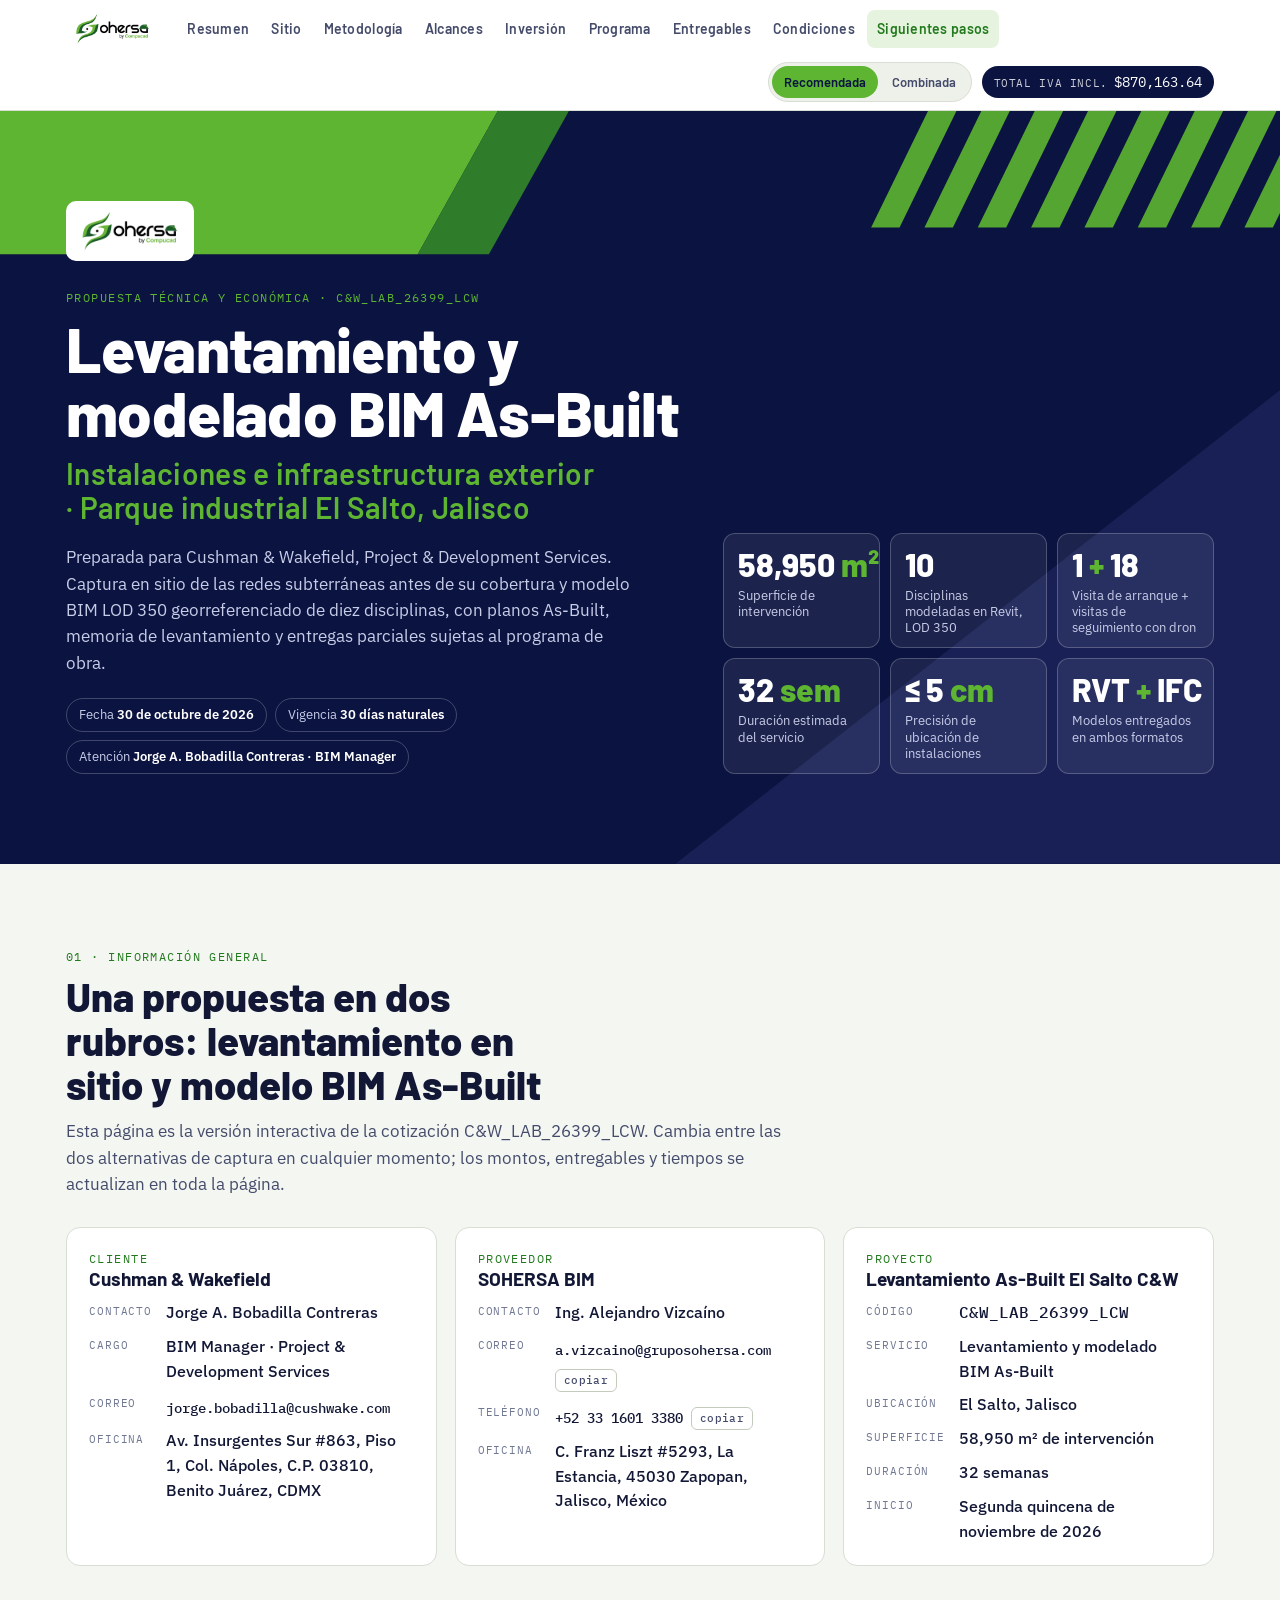
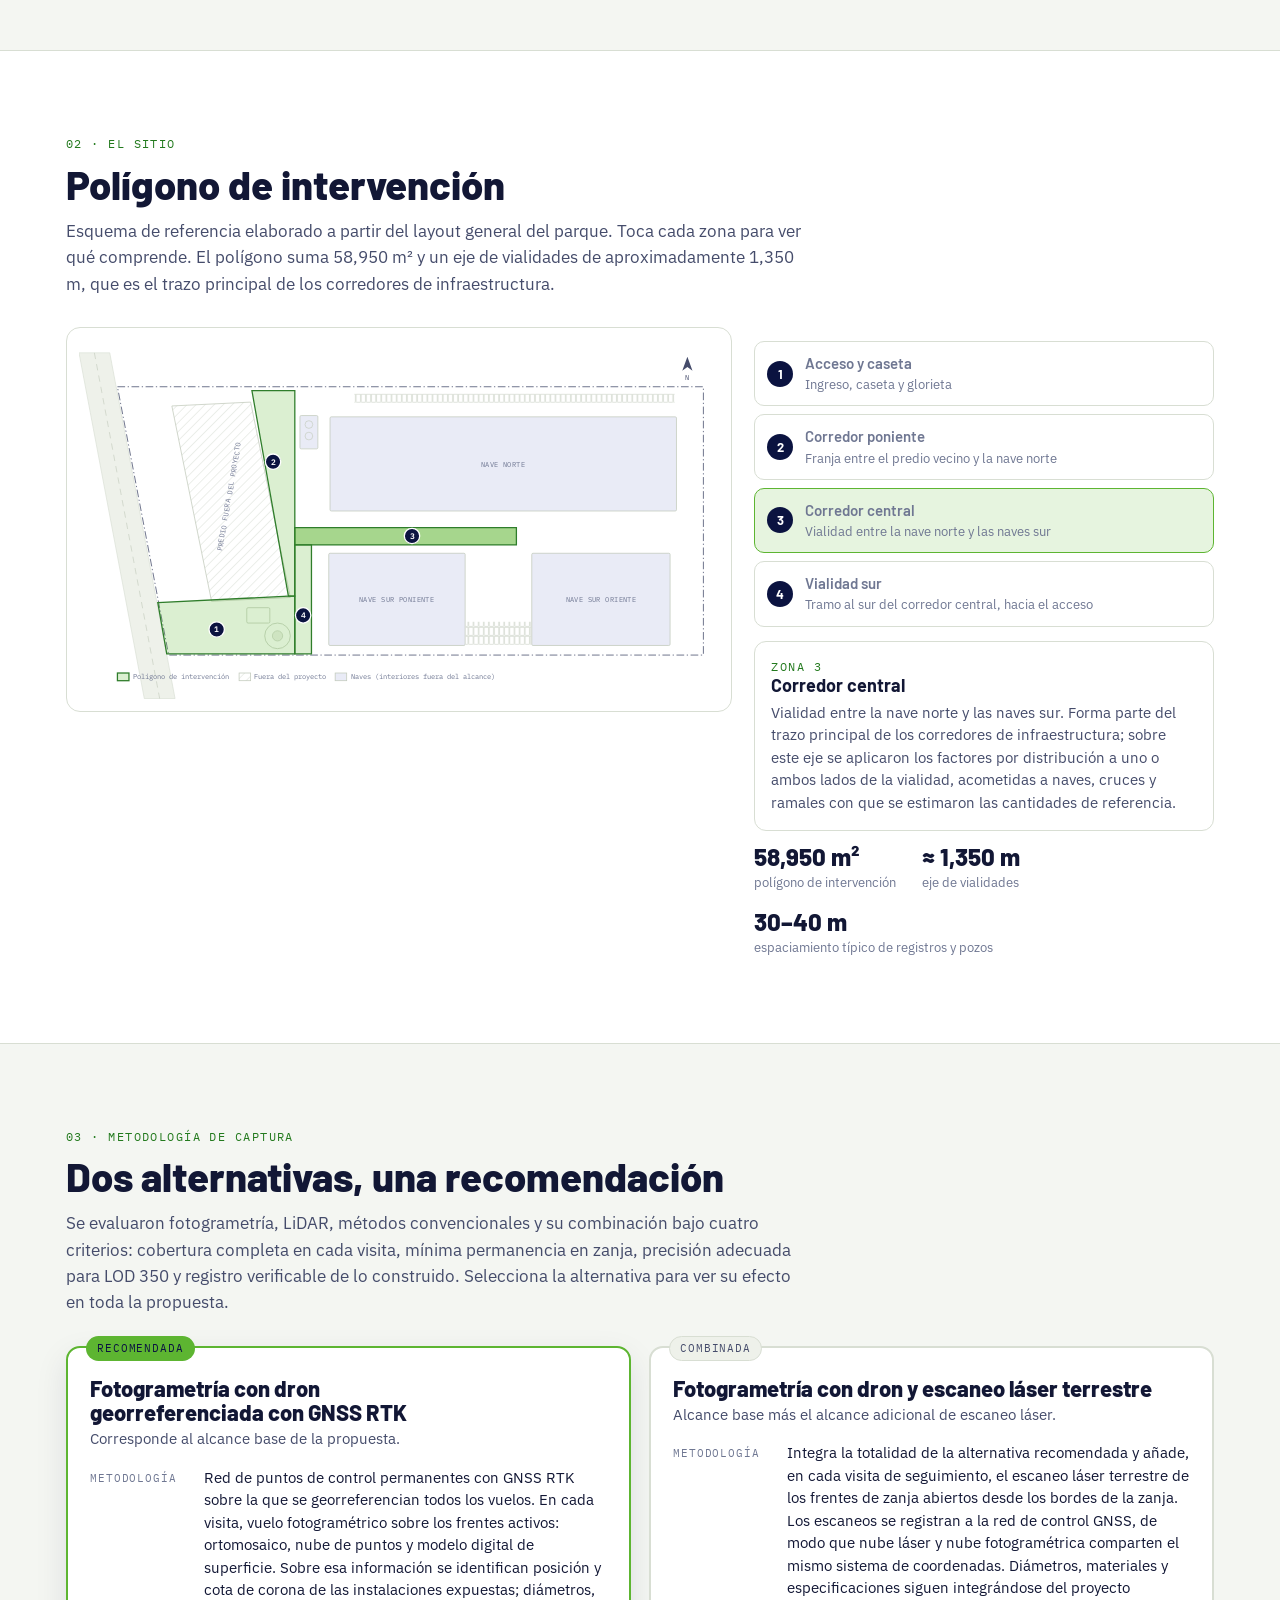
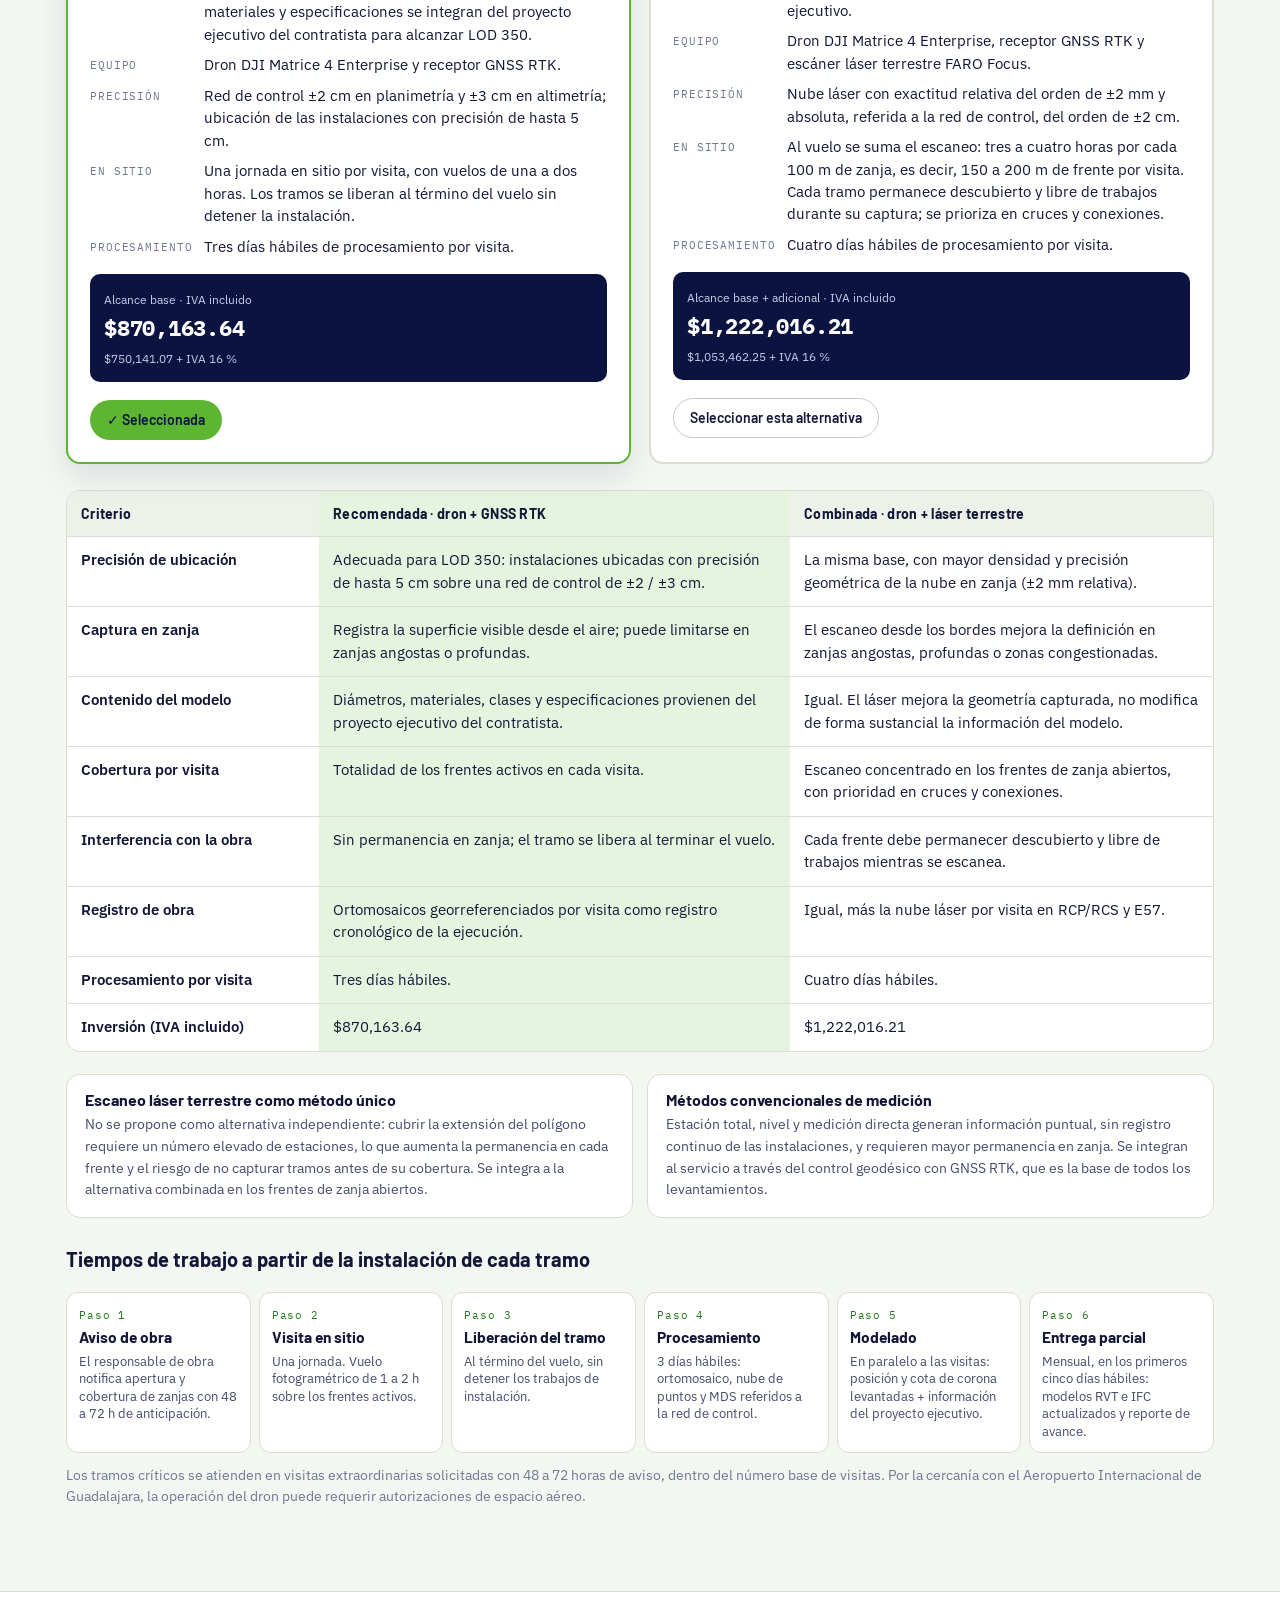
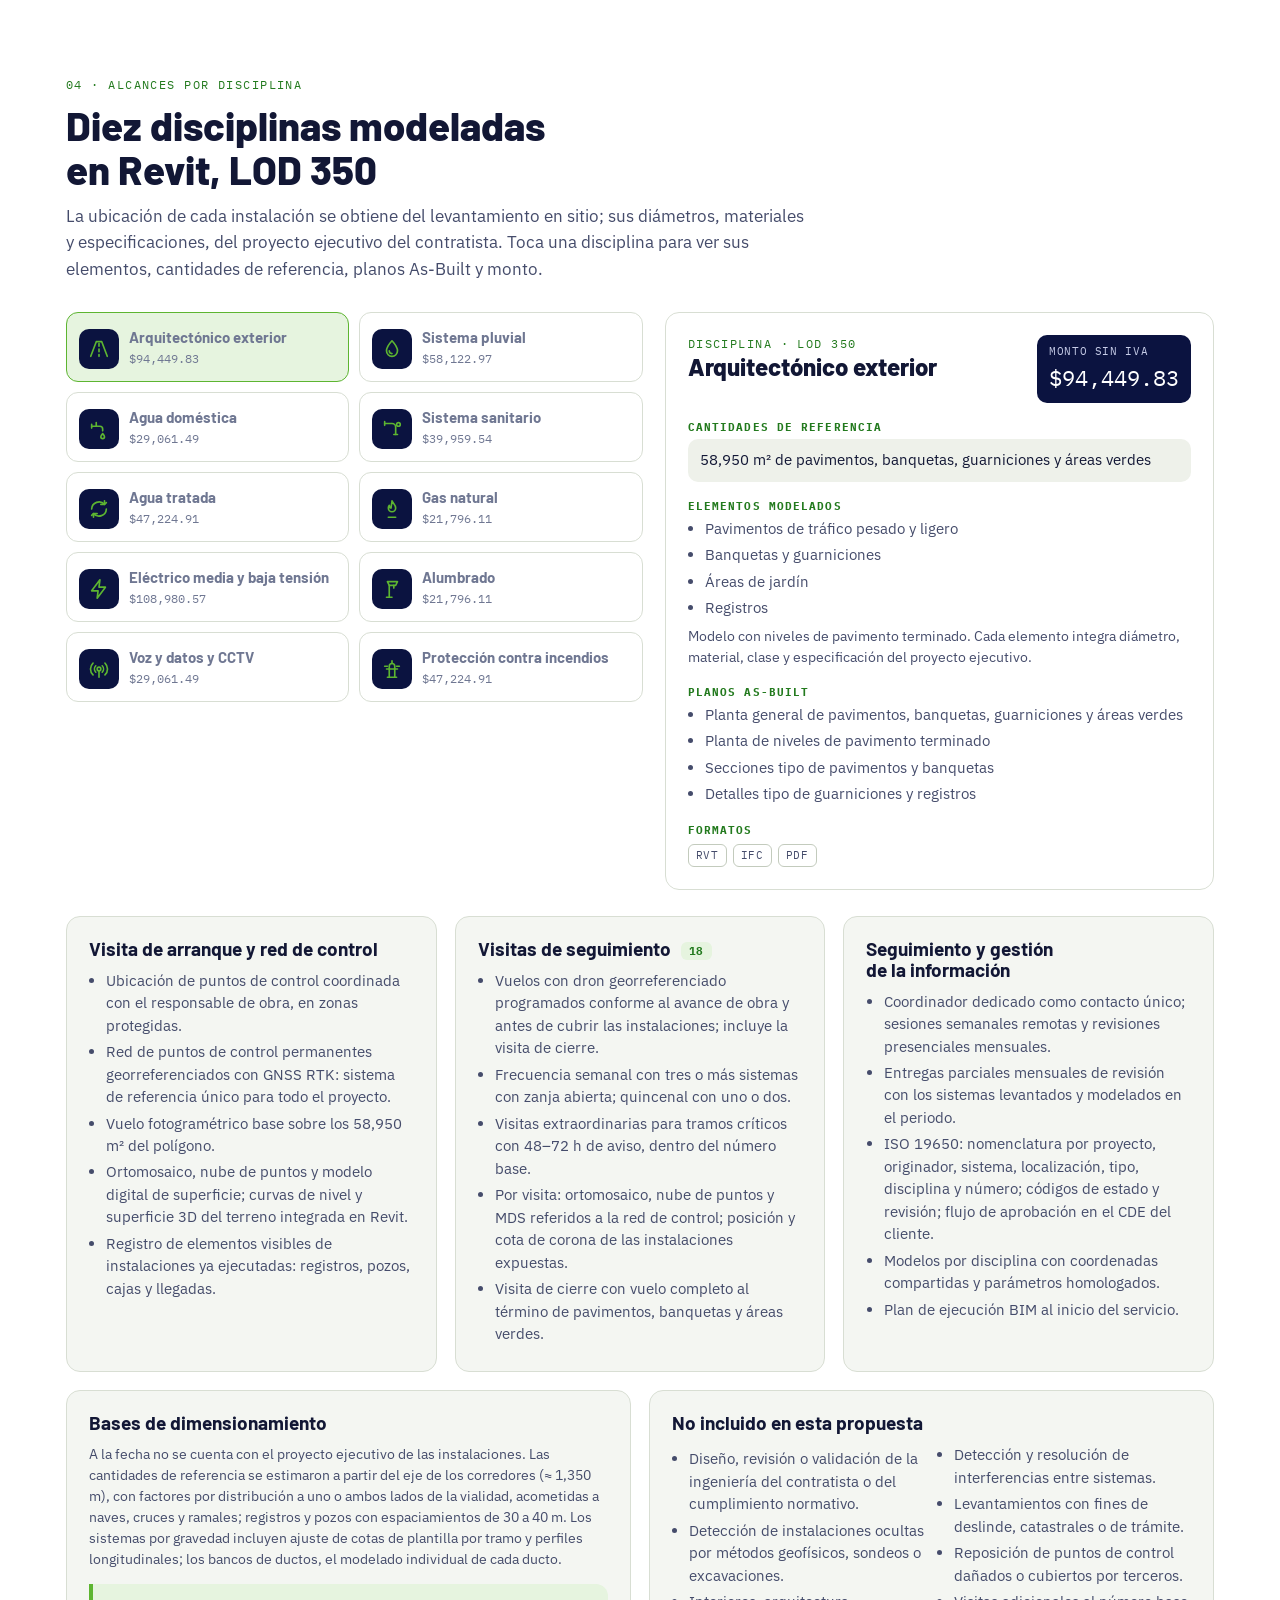
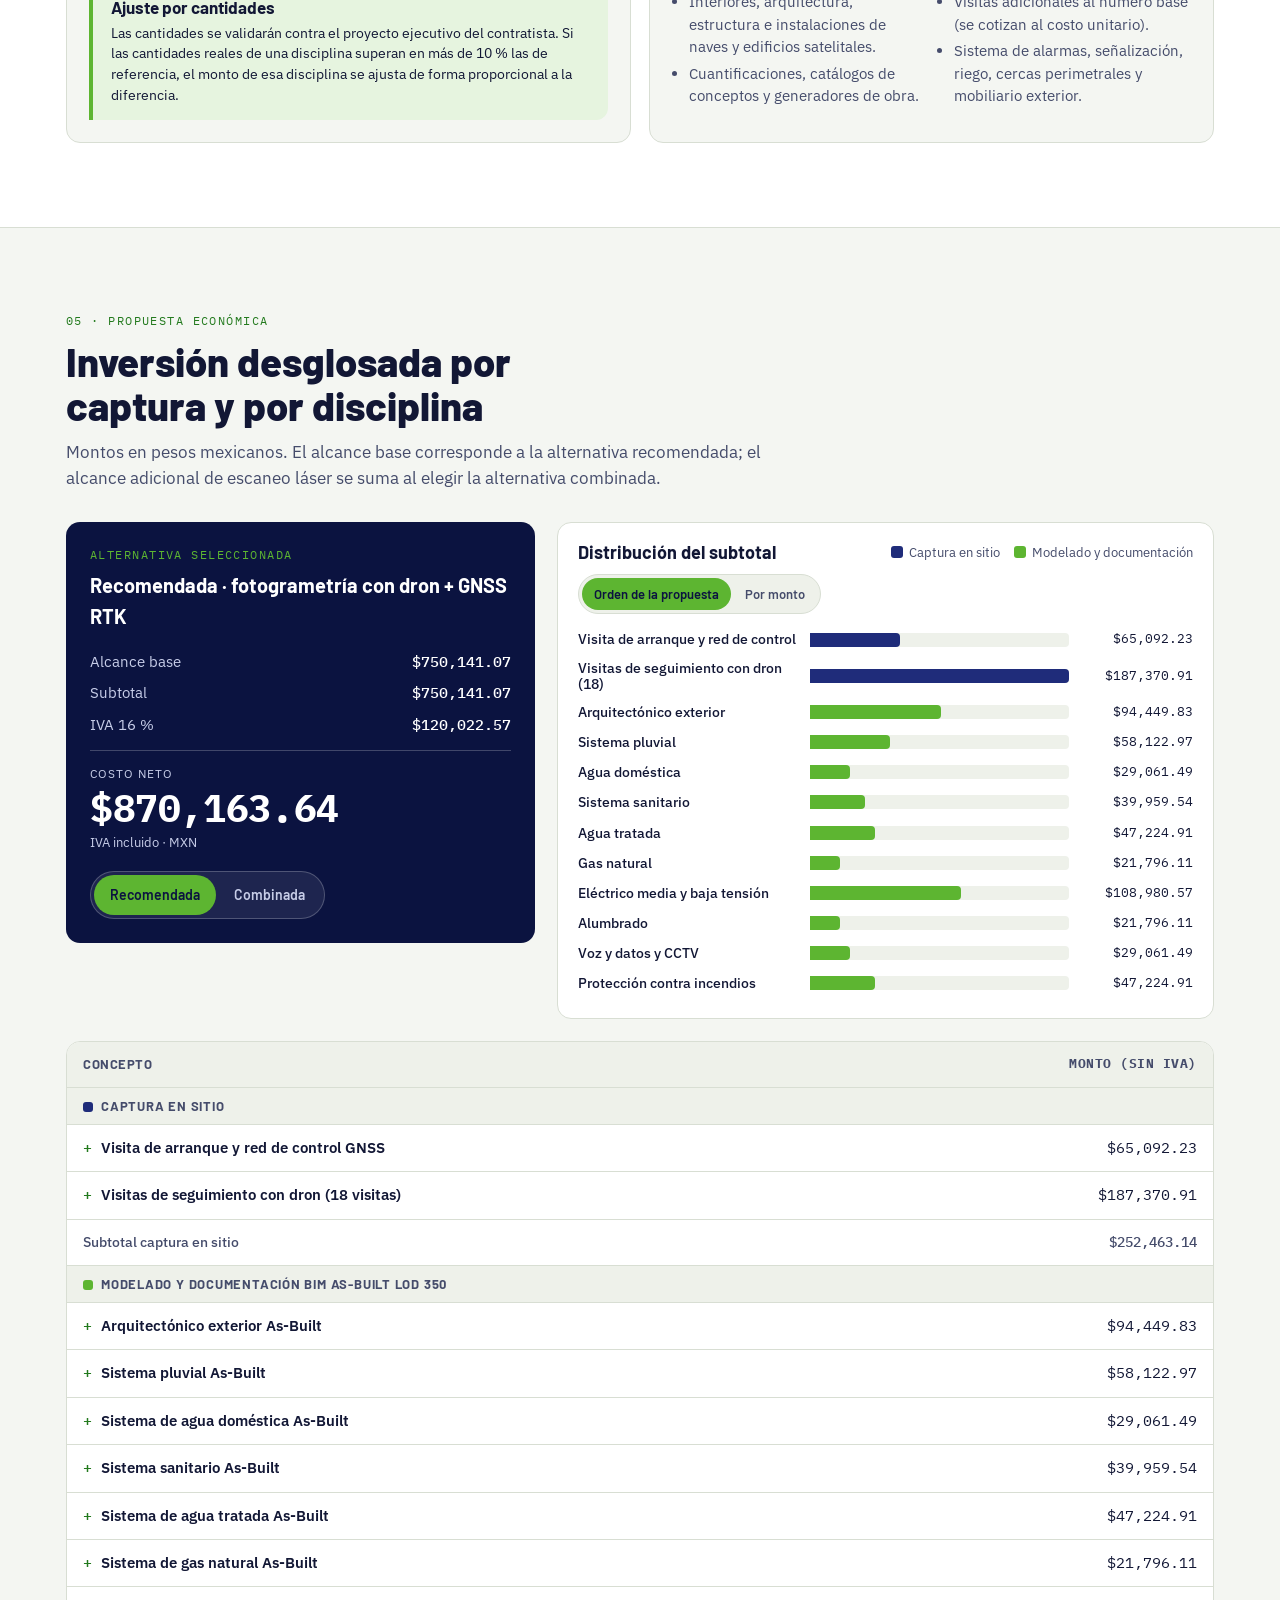
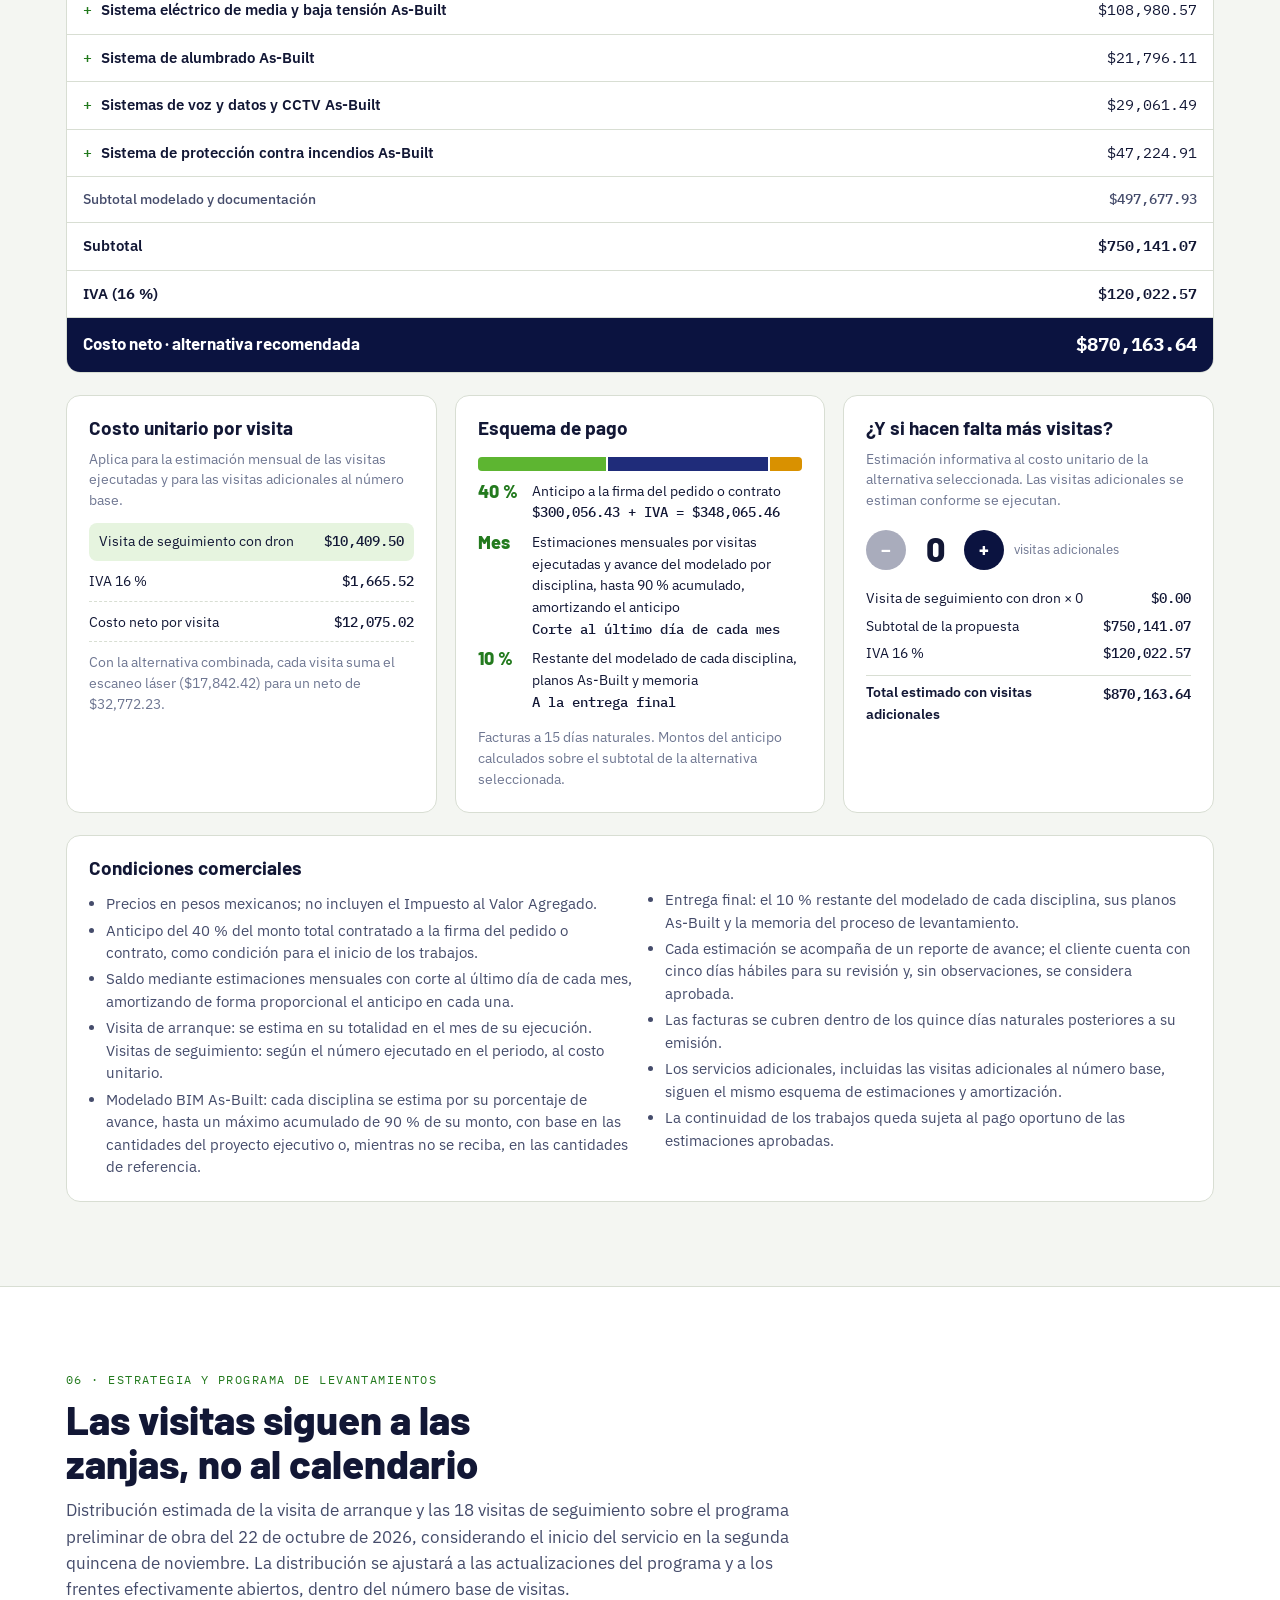
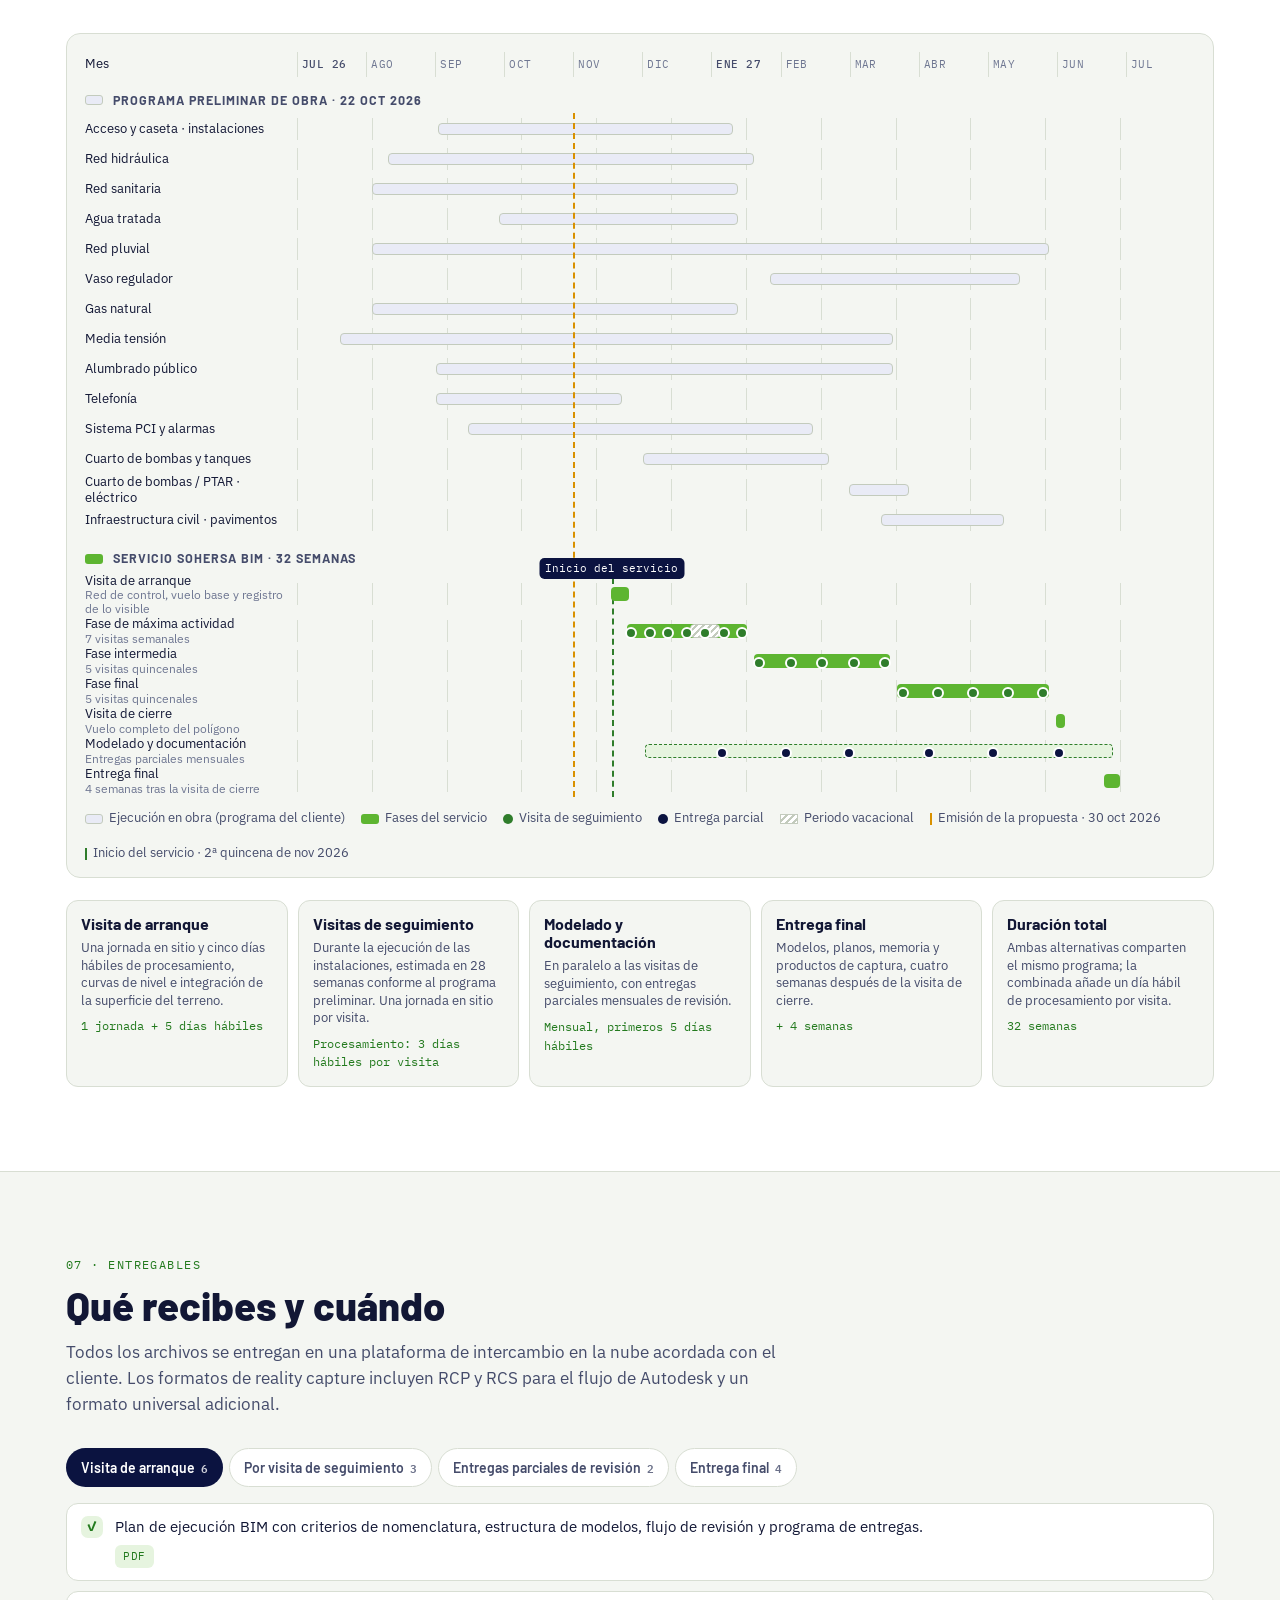
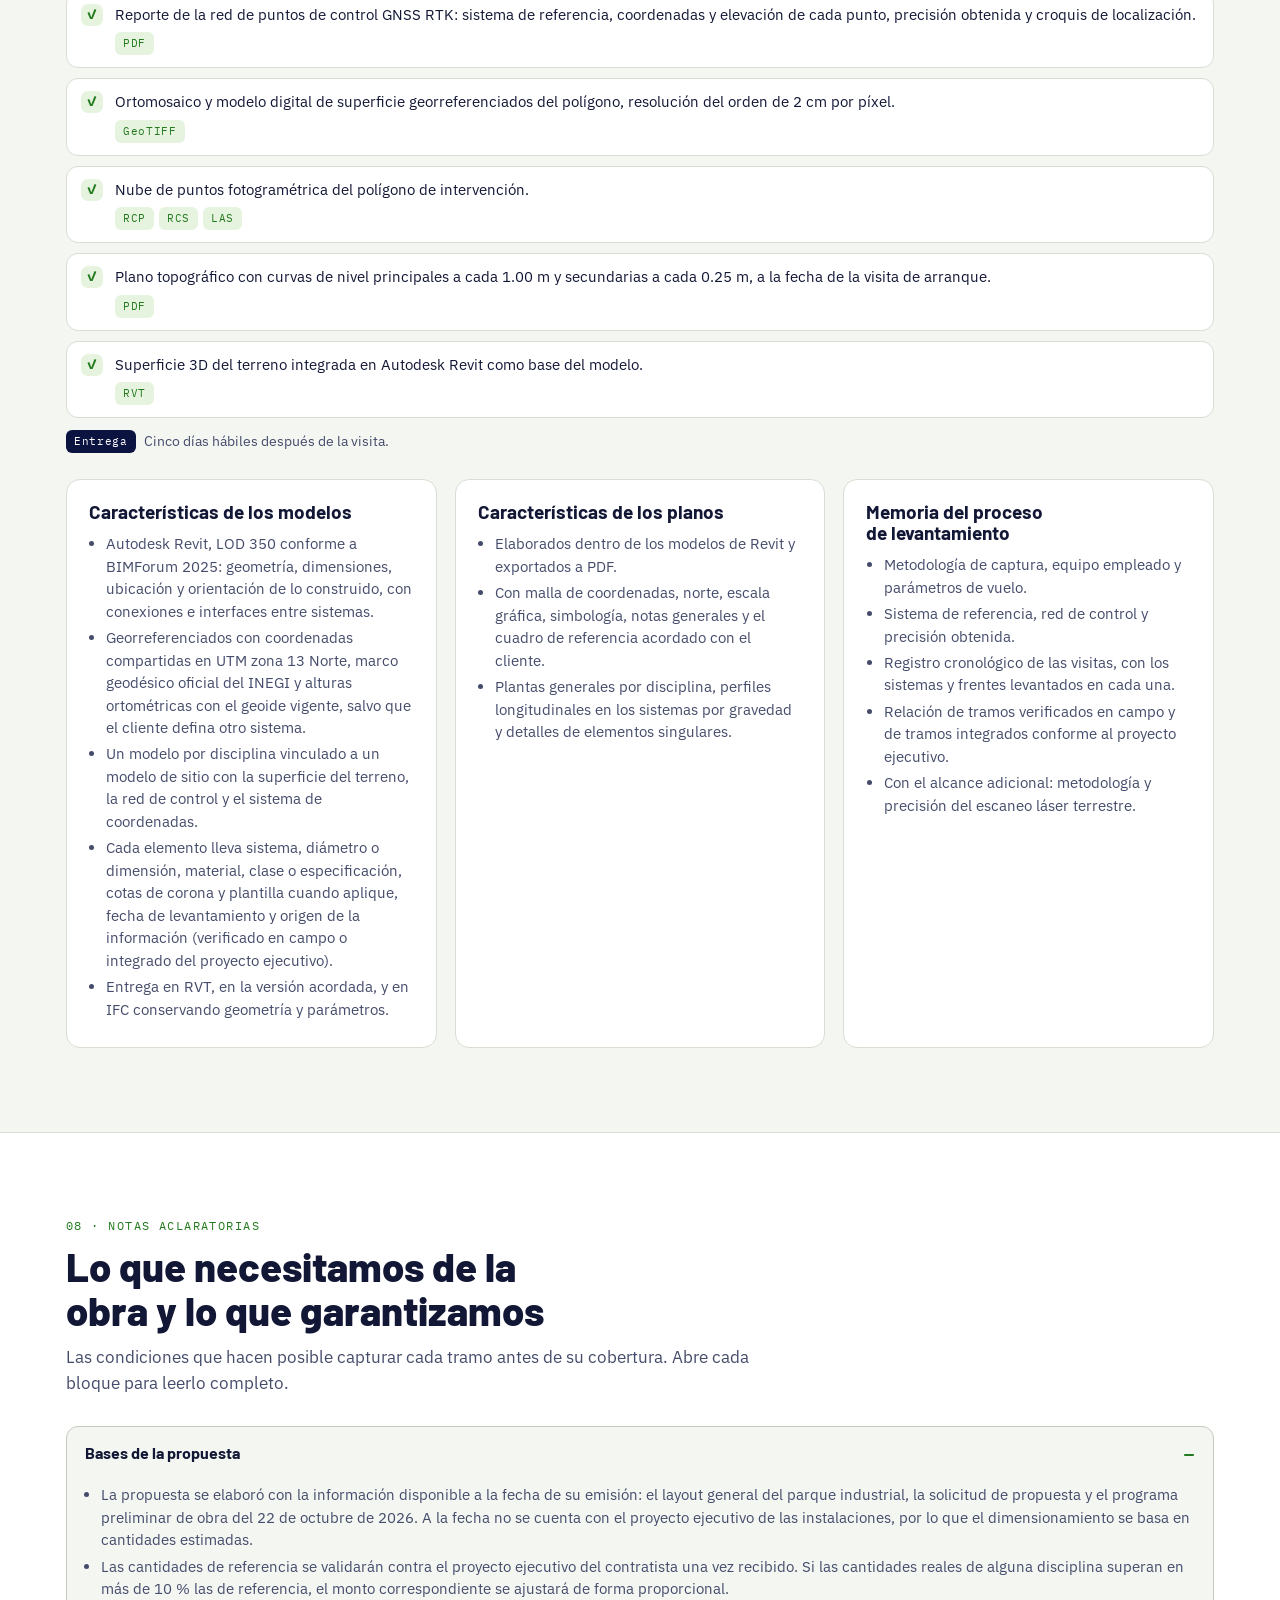
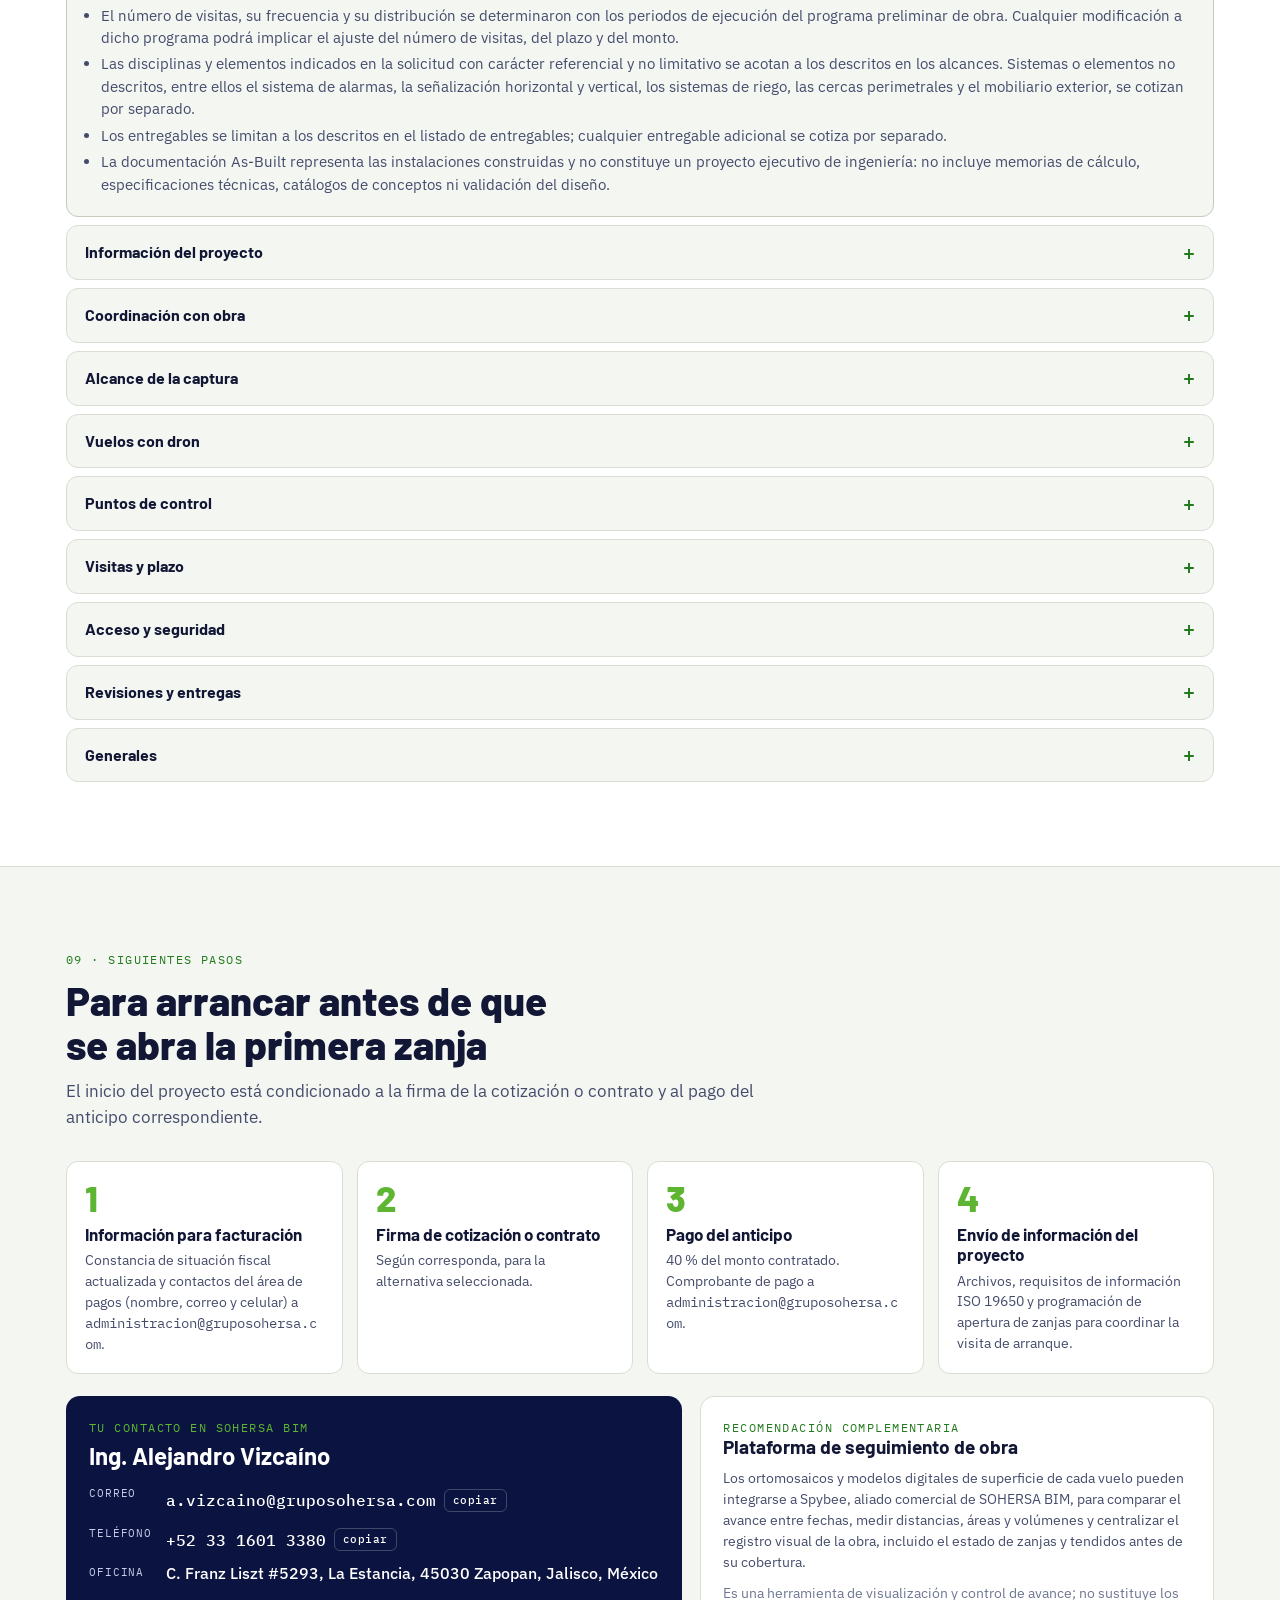
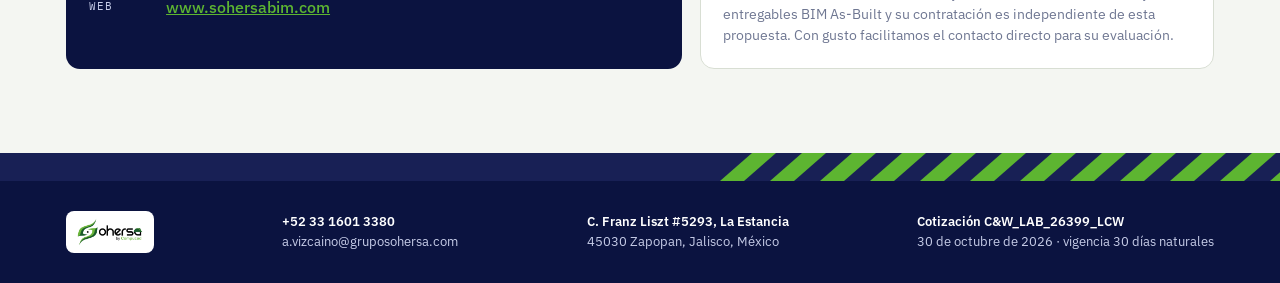
==== cw-el-salto/index.html @ f45a9fca "Agregar propuesta C&W El Salto" ====
<!doctype html>
<html lang="es">
<head>
<meta charset="utf-8">
<meta name="viewport" content="width=device-width,initial-scale=1,viewport-fit=cover">
<title>Sohersa BIM | As-Built El Salto · Cushman & Wakefield</title>
<meta name="description" content="Propuesta interactiva C&W_LAB_26399_LCW: levantamiento y modelado BIM As-Built LOD 350 del parque industrial El Salto, Jalisco. SOHERSA BIM.">
<meta name="robots" content="noindex,nofollow">
<meta property="og:type" content="website">
<meta property="og:title" content="Sohersa BIM | As-Built El Salto · Cushman & Wakefield">
<meta property="og:description" content="Propuesta interactiva para Cushman & Wakefield: alcances, costos, programa y entregables.">
<link rel="icon" type="image/png" href="logo-sohersa.png">
<style>:root{padding-top:env(safe-area-inset-top,0px);padding-bottom:env(safe-area-inset-bottom,0px)}body{margin:0;font:14px system-ui}img{max-width:100%}[hidden]{display:none!important}</style>
<link rel="preconnect" href="https://fonts.googleapis.com">
<link rel="stylesheet" href="https://fonts.googleapis.com/css2?family=Barlow:wght@500;600;700;800&family=IBM+Plex+Sans:wght@400;500;600&family=IBM+Plex+Mono:wght@400;500&display=swap">
<style>
/* Layout: one long proposal, sticky brand bar carrying the capture-alternative switch and the live total;
   sections alternate flat ground and white bands; the hero and footer reuse the diagonal green/navy cuts
   and the chevron strip of SOHERSA's printed quotation. */
:root{
  --green:#5DB531; --green-deep:#2F7D2B; --green-tint:#E6F4DF; --green-ink:#237A1E; --on-green:#0B1340;
  --navy:#0B1340; --navy-2:#182055; --navy-tint:#E9EBF6;
  --bg:#F4F6F2; --surface:#FFFFFF; --surface-2:#EEF1EA; --line:#D8DED3; --line-2:#C3CBBD;
  --fg:#121735; --fg-2:#454C6B; --muted:#6F7792;
  --on-navy:#FFFFFF; --on-navy-2:#C7CDE8; --hero-line:rgba(255,255,255,.22); --hero-tile:rgba(255,255,255,.07);
  --plate:#FFFFFF; --logo-plate:transparent;
  --c-captura:#1F2C7A; --c-modelado:#5DB531; --c-adicional:#D99100;
  --warn-tint:#FFF4DC; --warn-ink:#8A5A00;
  --shadow:0 12px 32px rgba(11,19,64,.10);
  --radius:14px;
  --font-display:'Barlow',system-ui,sans-serif;
  --font-body:'IBM Plex Sans',system-ui,sans-serif;
  --font-mono:'IBM Plex Mono',ui-monospace,SFMono-Regular,monospace;
}
@media (prefers-color-scheme: dark){
  :root:not([data-theme="light"]){
    --green:#6FCB47; --green-deep:#9ADF7E; --green-tint:#17301A; --green-ink:#8EDB73; --on-green:#0B1340;
    --navy:#060A1F; --navy-2:#0F1640; --navy-tint:#161D45;
    --bg:#0A0F26; --surface:#111838; --surface-2:#182051; --line:#283267; --line-2:#36418A;
    --fg:#EDF0F8; --fg-2:#B9C0DB; --muted:#8A93BA;
    --on-navy:#FFFFFF; --on-navy-2:#C7CDE8; --hero-line:rgba(255,255,255,.18); --hero-tile:rgba(255,255,255,.06);
    --plate:#FFFFFF; --logo-plate:#FFFFFF;
    --c-captura:#8FA3FF; --c-modelado:#6FCB47; --c-adicional:#F2B33D;
    --warn-tint:#3A2C0A; --warn-ink:#F2C675;
    --shadow:0 12px 32px rgba(0,0,0,.45);
    color-scheme:dark;
  }
}
:root[data-theme="dark"]{
  --green:#6FCB47; --green-deep:#9ADF7E; --green-tint:#17301A; --green-ink:#8EDB73; --on-green:#0B1340;
  --navy:#060A1F; --navy-2:#0F1640; --navy-tint:#161D45;
  --bg:#0A0F26; --surface:#111838; --surface-2:#182051; --line:#283267; --line-2:#36418A;
  --fg:#EDF0F8; --fg-2:#B9C0DB; --muted:#8A93BA;
  --on-navy:#FFFFFF; --on-navy-2:#C7CDE8; --hero-line:rgba(255,255,255,.18); --hero-tile:rgba(255,255,255,.06);
  --plate:#FFFFFF; --logo-plate:#FFFFFF;
  --c-captura:#8FA3FF; --c-modelado:#6FCB47; --c-adicional:#F2B33D;
  --warn-tint:#3A2C0A; --warn-ink:#F2C675;
  --shadow:0 12px 32px rgba(0,0,0,.45);
  color-scheme:dark;
}

*{box-sizing:border-box}
html{scroll-behavior:smooth;-webkit-text-size-adjust:100%}
@media (prefers-reduced-motion:reduce){html{scroll-behavior:auto} *,*::before,*::after{transition:none!important;animation:none!important}}
body{margin:0;background:var(--bg);color:var(--fg);font-family:var(--font-body);font-size:16px;line-height:1.55}
body::before{content:"";position:fixed;inset:0 0 auto;height:env(safe-area-inset-top,0px);z-index:60;background:var(--surface)}
h1,h2,h3,h4{font-family:var(--font-display);line-height:1.1;margin:0;text-wrap:balance}
p{margin:0}
ul{margin:0;padding-left:1.2em}
li{margin:4px 0}
a{color:var(--green-ink)}
img{max-width:100%}
button{font:inherit;color:inherit;background:none;border:0;padding:0;cursor:pointer;text-align:left}
:focus-visible{outline:3px solid var(--green);outline-offset:2px}
.wrap{max-width:1180px;margin-inline:auto;padding-left:max(16px,env(safe-area-inset-left,0px));padding-right:max(16px,env(safe-area-inset-right,0px))}
.mono,.num{font-family:var(--font-mono);font-variant-numeric:tabular-nums}
.eyebrow{font-family:var(--font-mono);font-size:12px;letter-spacing:.12em;text-transform:uppercase;color:var(--green-ink)}
.muted{color:var(--muted)}
.small{font-size:13.5px}
.tag{display:inline-block;font-family:var(--font-mono);font-size:11px;letter-spacing:.06em;padding:2px 7px;border-radius:6px;border:1px solid var(--line-2);color:var(--fg-2);background:var(--surface);white-space:nowrap}
.tag.green{background:var(--green-tint);border-color:transparent;color:var(--green-ink)}
.tag.navy{background:var(--navy);border-color:transparent;color:var(--on-navy)}
.note{background:var(--warn-tint);color:var(--warn-ink);border-radius:10px;padding:12px 14px;font-size:14px;line-height:1.45}
.callout{border-left:4px solid var(--green);background:var(--green-tint);border-radius:0 12px 12px 0;padding:14px 18px}
.callout h4{font-size:17px;margin-bottom:6px}

/* ---------- top bar ---------- */
.topbar{position:sticky;top:env(safe-area-inset-top,0px);z-index:50;background:var(--surface);border-bottom:1px solid var(--line)}
.topbar .wrap{display:flex;align-items:center;gap:12px 18px;min-height:64px;flex-wrap:wrap;padding-block:8px}
.brand{display:flex;align-items:center;gap:10px;text-decoration:none;color:inherit}
.logo-plate{display:inline-flex;align-items:center;background:var(--logo-plate);border-radius:8px;padding:4px 8px}
.logo-plate img{height:34px;width:auto;display:block}
.nav{display:flex;gap:2px;overflow-x:auto;scrollbar-width:none;flex:1 1 360px;min-width:0;order:3}
.nav::-webkit-scrollbar{display:none}
.nav a{white-space:nowrap;text-decoration:none;color:var(--fg-2);font-family:var(--font-display);font-weight:600;font-size:14px;letter-spacing:.02em;padding:8px 10px;border-radius:8px}
.nav a:hover{background:var(--surface-2);color:var(--fg)}
.nav a.is-active{color:var(--green-ink);background:var(--green-tint)}
.topbar-right{display:flex;align-items:center;gap:10px;margin-left:auto;order:2}
.total-pill{font-family:var(--font-mono);font-size:14px;background:var(--navy);color:var(--on-navy);padding:8px 12px;border-radius:999px;white-space:nowrap;line-height:1.2}
.total-pill small{opacity:.8;font-size:10.5px;margin-right:6px;letter-spacing:.06em;text-transform:uppercase}
@media (min-width:1080px){.nav{order:2;flex:1 1 auto}.topbar-right{order:3}}
@media (max-width:1079px){.nav{flex-basis:100%;margin-top:-4px}}
@media (max-width:700px){.topbar .seg{display:none}.topbar .logo-plate img{height:28px}.topbar .wrap{min-height:52px;gap:2px 10px;padding-block:6px}.nav a{padding:6px 8px;font-size:13px}.total-pill{font-size:12.5px;padding:7px 10px}.total-pill small{display:none}}
section[id],#top{scroll-margin-top:84px}
@media (max-width:1079px){section[id],#top{scroll-margin-top:118px}}
@media (max-width:700px){section[id],#top{scroll-margin-top:100px}}

/* segmented control */
.seg{display:inline-flex;background:var(--surface-2);border:1px solid var(--line);border-radius:999px;padding:3px;gap:2px}
.seg-btn{padding:6px 12px;border-radius:999px;font-family:var(--font-display);font-weight:600;font-size:13px;color:var(--fg-2);white-space:nowrap;transition:background .2s,color .2s}
.seg-btn:hover{color:var(--fg)}
.seg-btn.is-on{background:var(--green);color:var(--on-green)}
.seg.lg .seg-btn{padding:9px 16px;font-size:14px}

/* ---------- hero ---------- */
.hero{position:relative;background:var(--navy);color:var(--on-navy);overflow:hidden;isolation:isolate}
.hero-art{position:absolute;inset:0;width:100%;height:100%;z-index:-1}
.hero .wrap{padding-block:clamp(44px,7vw,92px);display:grid;grid-template-columns:minmax(0,1.25fr) minmax(0,1fr);gap:44px;align-items:end}
.hero-logo{display:inline-flex;background:var(--plate);border-radius:10px;padding:8px 14px;margin-bottom:28px}
.hero-logo img{height:44px;width:auto;display:block}
.hero .eyebrow{color:var(--green)}
.hero h1{font-size:clamp(34px,5vw,62px);font-weight:800;letter-spacing:-.01em;line-height:1.02;margin-top:10px;color:var(--on-navy)}
.hero h1 small{display:block;color:var(--green);font-weight:600;font-size:.48em;letter-spacing:.01em;margin-top:12px;line-height:1.15}
.hero .lead{color:var(--on-navy-2);max-width:58ch;font-size:17px;margin-top:20px}
.chips{display:flex;flex-wrap:wrap;gap:8px;margin-top:22px}
.chip{border:1px solid var(--hero-line);border-radius:999px;padding:6px 12px;font-size:13px;color:var(--on-navy-2)}
.chip b{color:var(--on-navy);font-weight:600}
.kpis{display:grid;grid-template-columns:repeat(3,minmax(0,1fr));gap:10px}
.kpi{background:var(--hero-tile);border:1px solid var(--hero-line);border-radius:12px;padding:14px 14px 12px;min-width:0}
.kpi b{display:block;font-family:var(--font-display);font-size:clamp(24px,2.6vw,32px);font-weight:800;line-height:1;color:var(--on-navy);white-space:nowrap}
.kpi b em{font-style:normal;color:var(--green)}
.kpi span{display:block;font-size:12.5px;color:var(--on-navy-2);margin-top:7px;line-height:1.3}
@media (max-width:900px){.hero .wrap{grid-template-columns:1fr;gap:30px}}
@media (max-width:700px){.hero-art{height:150px}.hero-logo{margin-top:6px}}
@media (max-width:480px){.kpis{grid-template-columns:repeat(2,minmax(0,1fr))}}

/* ---------- sections ---------- */
section{padding-block:clamp(44px,7vw,84px)}
.band{background:var(--surface);border-top:1px solid var(--line);border-bottom:1px solid var(--line)}
.sec-head{max-width:74ch;margin-bottom:30px}
.sec-head h2{font-size:clamp(28px,3.6vw,40px);font-weight:800;margin-top:8px}
.sec-head p{color:var(--fg-2);margin-top:12px;font-size:17px}
.card{background:var(--surface);border:1px solid var(--line);border-radius:var(--radius);padding:22px;min-width:0}
.band .card{background:var(--bg)}
.card h3{font-size:19px;font-weight:700;margin-bottom:10px}
.card h3 .tag{vertical-align:middle;margin-left:6px}
.grid-2{display:grid;grid-template-columns:repeat(2,minmax(0,1fr));gap:18px}
.grid-3{display:grid;grid-template-columns:repeat(3,minmax(0,1fr));gap:18px}
@media (max-width:900px){.grid-3{grid-template-columns:1fr}.grid-2{grid-template-columns:1fr}}
dl.kv{display:grid;grid-template-columns:auto minmax(0,1fr);gap:9px 14px;margin:0}
dl.kv dt{font-family:var(--font-mono);font-size:11px;text-transform:uppercase;letter-spacing:.08em;color:var(--muted);padding-top:3px;white-space:nowrap}
dl.kv dd{margin:0;font-weight:500;min-width:0;overflow-wrap:anywhere}
.contact-line{display:flex;align-items:center;gap:8px;flex-wrap:wrap;margin-top:6px}
.copy{font-family:var(--font-mono);font-size:11px;letter-spacing:.04em;border:1px solid var(--line-2);border-radius:6px;padding:2px 8px;color:var(--fg-2);background:var(--surface)}
.copy:hover{border-color:var(--green);color:var(--green-ink)}
.copy.done{background:var(--green-tint);color:var(--green-ink);border-color:transparent}

/* ---------- site map ---------- */
.site{display:grid;grid-template-columns:minmax(0,1.45fr) minmax(0,1fr);gap:22px;align-items:start}
@media (max-width:900px){.site{grid-template-columns:1fr}}
.map{background:var(--surface);border:1px solid var(--line);border-radius:var(--radius);padding:12px;overflow:hidden}
.map svg{width:100%;height:auto;display:block}
.map text{font-family:var(--font-mono);font-size:11px;fill:var(--muted);letter-spacing:.06em;text-transform:uppercase}
.map .bld{fill:var(--navy-tint);stroke:var(--line-2);stroke-width:1.2}
.map .road{fill:var(--surface-2);stroke:var(--line);stroke-width:1}
.map .edge{fill:none;stroke:var(--fg-2);stroke-width:1.2;stroke-dasharray:12 4 2 4}
.map .out{fill:url(#hatch);stroke:var(--line-2);stroke-width:1.2}
.map .zone{fill:var(--green);fill-opacity:.22;stroke:var(--green-deep);stroke-width:2;cursor:pointer;transition:fill-opacity .2s}
.map .zone:hover,.map .zone.is-on{fill-opacity:.55}
.map .pin circle{fill:var(--navy);stroke:var(--plate);stroke-width:2}
.map .pin text{fill:var(--on-navy);font-size:12px;font-weight:600;text-anchor:middle;dominant-baseline:central;letter-spacing:0;pointer-events:none}
.map .north text{fill:var(--fg-2)}
.map .legend{font-size:11px}
.zone-list{display:grid;gap:8px;margin-top:14px}
.zone-btn{display:flex;align-items:center;gap:12px;border:1px solid var(--line);border-radius:10px;padding:10px 12px;background:var(--surface);transition:border-color .2s,background .2s}
.zone-btn:hover{border-color:var(--green)}
.zone-btn.is-on{border-color:var(--green);background:var(--green-tint)}
.zone-btn .n{flex:0 0 26px;height:26px;border-radius:50%;background:var(--navy);color:var(--on-navy);font-family:var(--font-display);font-weight:700;display:grid;place-items:center;font-size:13px}
.zone-btn b{font-family:var(--font-display);font-weight:600;font-size:15px;display:block}
.zone-btn span{font-size:13px;color:var(--muted);display:block}
.zone-desc{margin-top:14px;padding:16px;border-radius:12px;background:var(--surface);border:1px solid var(--line);min-height:120px}
.zone-desc h4{font-size:18px;margin-bottom:6px}
.zone-desc p{color:var(--fg-2);font-size:14.5px}
.stat-row{display:flex;flex-wrap:wrap;gap:16px 26px;margin-top:14px}
.stat-row div b{display:block;font-family:var(--font-display);font-size:24px;font-weight:800;line-height:1}
.stat-row div span{font-size:12.5px;color:var(--muted)}

/* ---------- methodology ---------- */
.alts{display:grid;grid-template-columns:repeat(2,minmax(0,1fr));gap:18px}
@media (max-width:900px){.alts{grid-template-columns:1fr}}
.alt-card{position:relative;background:var(--surface);border:2px solid var(--line);border-radius:var(--radius);padding:22px;transition:border-color .2s,box-shadow .2s}
.band .alt-card{background:var(--bg)}
.alt-card.is-on{border-color:var(--green);box-shadow:var(--shadow)}
.alt-card .flag{position:absolute;top:-12px;left:18px;font-family:var(--font-mono);font-size:11px;letter-spacing:.08em;text-transform:uppercase;padding:3px 10px;border-radius:999px;background:var(--surface-2);color:var(--fg-2);border:1px solid var(--line)}
.alt-card.is-on .flag{background:var(--green);color:var(--on-green);border-color:transparent}
.alt-card h3{font-size:22px;font-weight:800;margin-top:6px}
.alt-card .sub{color:var(--fg-2);margin-top:4px;font-size:14.5px}
.alt-card .price{margin-top:16px;padding:12px 14px;border-radius:10px;background:var(--navy);color:var(--on-navy)}
.alt-card .price b{display:block;font-family:var(--font-mono);font-size:22px;letter-spacing:-.01em}
.alt-card .price span{font-size:12px;color:var(--on-navy-2)}
.spec{display:grid;grid-template-columns:auto minmax(0,1fr);gap:8px 12px;margin-top:16px;font-size:14.5px}
.spec dt{font-family:var(--font-mono);font-size:11px;text-transform:uppercase;letter-spacing:.08em;color:var(--muted);padding-top:3px;white-space:nowrap}
.spec dd{margin:0;color:var(--fg)}
.alt-pick{margin-top:18px;display:inline-flex;align-items:center;gap:8px;border:1px solid var(--line-2);border-radius:999px;padding:8px 16px;font-family:var(--font-display);font-weight:600;font-size:14px}
.alt-card.is-on .alt-pick{background:var(--green);color:var(--on-green);border-color:transparent}
.cmp-wrap{overflow-x:auto;margin-top:26px;border:1px solid var(--line);border-radius:var(--radius);background:var(--surface)}
.band .cmp-wrap{background:var(--bg)}
table.cmp{width:100%;border-collapse:collapse;min-width:640px;font-size:14.5px}
table.cmp th,table.cmp td{text-align:left;padding:12px 14px;border-bottom:1px solid var(--line);vertical-align:top}
table.cmp th{font-family:var(--font-display);font-weight:700;font-size:14px;letter-spacing:.02em;background:var(--surface-2)}
table.cmp td:first-child{font-weight:600;width:22%}
table.cmp th.on,table.cmp td.on{background:var(--green-tint)}
table.cmp tr:last-child td{border-bottom:0}
.flow{display:grid;grid-template-columns:repeat(6,minmax(0,1fr));gap:8px;margin-top:22px}
@media (max-width:980px){.flow{grid-template-columns:repeat(3,minmax(0,1fr))}}
@media (max-width:520px){.flow{grid-template-columns:repeat(2,minmax(0,1fr))}}
.step{position:relative;background:var(--surface);border:1px solid var(--line);border-radius:12px;padding:14px 12px 12px;min-width:0}
.band .step{background:var(--bg)}
.step i{display:block;font-style:normal;font-family:var(--font-mono);font-size:11px;color:var(--green-ink);letter-spacing:.08em}
.step b{display:block;font-family:var(--font-display);font-size:15.5px;font-weight:700;margin-top:4px;line-height:1.2}
.step span{display:block;font-size:13px;color:var(--fg-2);margin-top:6px;line-height:1.35}
.mini{display:grid;grid-template-columns:repeat(2,minmax(0,1fr));gap:14px;margin-top:22px}
@media (max-width:700px){.mini{grid-template-columns:1fr}}
.mini .card{padding:16px 18px}
.mini .card h4{font-size:16px;margin-bottom:6px}
.mini .card p{font-size:14px;color:var(--fg-2)}

/* ---------- disciplines explorer ---------- */
.explorer{display:grid;grid-template-columns:minmax(0,1.05fr) minmax(0,1fr);gap:22px;align-items:start}
@media (max-width:900px){.explorer{grid-template-columns:1fr}}
.dgrid{display:grid;grid-template-columns:repeat(2,minmax(0,1fr));gap:10px}
@media (max-width:460px){.dgrid{grid-template-columns:1fr}}
.dcard{display:grid;grid-template-columns:40px minmax(0,1fr);gap:10px;align-items:center;background:var(--surface);border:1px solid var(--line);border-radius:12px;padding:12px;transition:border-color .2s,transform .2s}
.dcard:hover{border-color:var(--green);transform:translateY(-1px)}
.dcard.is-on{border-color:var(--green);background:var(--green-tint)}
.dcard .ic{width:40px;height:40px;border-radius:10px;background:var(--navy);color:var(--green);display:grid;place-items:center}
.dcard .ic svg{width:22px;height:22px;stroke:currentColor;fill:none;stroke-width:1.8;stroke-linecap:round;stroke-linejoin:round}
.dcard b{display:block;font-family:var(--font-display);font-weight:700;font-size:15px;line-height:1.15}
.dcard span{display:block;font-family:var(--font-mono);font-size:12px;color:var(--muted);margin-top:4px}
.detail{position:sticky;top:calc(84px + env(safe-area-inset-top,0px));background:var(--surface);border:1px solid var(--line);border-radius:var(--radius);padding:22px}
.detail .head{display:flex;justify-content:space-between;gap:14px;align-items:flex-start;flex-wrap:wrap}
.detail h3{font-size:24px;font-weight:800}
.detail .amount{font-family:var(--font-mono);font-size:22px;background:var(--navy);color:var(--on-navy);padding:8px 12px;border-radius:10px;white-space:nowrap}
.detail .amount small{display:block;font-size:10.5px;color:var(--on-navy-2);letter-spacing:.06em;text-transform:uppercase;margin-bottom:2px}
.detail h4{font-family:var(--font-mono);font-size:11px;letter-spacing:.1em;text-transform:uppercase;color:var(--green-ink);margin:18px 0 6px}
.detail ul{font-size:14.5px;color:var(--fg-2)}
.detail .qty{font-size:14.5px;background:var(--surface-2);border-radius:10px;padding:10px 12px}
.detail .tags{display:flex;flex-wrap:wrap;gap:6px;margin-top:8px}
.incl{margin-top:26px}
.incl .card ul{font-size:14.5px;color:var(--fg-2)}
.excl{margin-top:18px}
.excl ul{columns:2;column-gap:28px;font-size:14.5px;color:var(--fg-2)}
@media (max-width:700px){.excl ul{columns:1}}

/* ---------- investment ---------- */
.inv-top{display:grid;grid-template-columns:minmax(0,1fr) minmax(0,1.4fr);gap:22px;align-items:start}
@media (max-width:900px){.inv-top{grid-template-columns:1fr}}
.summary{background:var(--navy);color:var(--on-navy);border-radius:var(--radius);padding:24px;position:relative;overflow:hidden}
.summary .eyebrow{color:var(--green)}
.summary .alt-name{font-family:var(--font-display);font-weight:700;font-size:20px;margin-top:6px}
.summary .rows{margin-top:18px;display:grid;gap:8px}
.summary .row{display:flex;justify-content:space-between;gap:12px;align-items:baseline;font-size:15px;color:var(--on-navy-2)}
.summary .row b{font-family:var(--font-mono);font-weight:500;color:var(--on-navy)}
.summary .row.sub{font-size:13.5px}
.summary .total{margin-top:14px;padding-top:14px;border-top:1px solid var(--hero-line)}
.summary .total span{display:block;font-size:12px;letter-spacing:.08em;text-transform:uppercase;color:var(--on-navy-2)}
.summary .total b{display:block;font-family:var(--font-mono);font-size:clamp(28px,3.4vw,38px);letter-spacing:-.01em;line-height:1.1;margin-top:4px}
.summary .total i{display:block;font-style:normal;font-size:13px;color:var(--on-navy-2);margin-top:4px}
.summary .seg{margin-top:18px;background:rgba(255,255,255,.08);border-color:var(--hero-line)}
.summary .seg-btn{color:var(--on-navy-2)}
.summary .seg-btn.is-on{color:var(--on-green)}
.chart{background:var(--surface);border:1px solid var(--line);border-radius:var(--radius);padding:20px}
.chart .head{display:flex;justify-content:space-between;align-items:center;gap:12px;flex-wrap:wrap;margin-bottom:12px}
.chart h3{font-size:18px;font-weight:700}
.legend{display:flex;gap:14px;flex-wrap:wrap;font-size:12.5px;color:var(--fg-2)}
.legend i{display:inline-block;width:12px;height:12px;border-radius:3px;margin-right:6px;vertical-align:-1px}
.bar-row{display:grid;grid-template-columns:minmax(150px,220px) minmax(0,1fr) 112px;gap:12px;align-items:center;padding:5px 0;border-radius:8px}
.bar-row:hover{background:var(--surface-2)}
.bar-row.dim{opacity:.35}
.bar-label{font-size:13.5px;font-weight:500;line-height:1.2;min-width:0}
.bar-track{height:14px;background:var(--surface-2);border-radius:4px;position:relative;min-width:0}
.bar-fill{position:absolute;inset:0 auto 0 0;border-radius:0 4px 4px 0;transition:width .4s}
.bar-fill.captura{background:var(--c-captura)}
.bar-fill.modelado{background:var(--c-modelado)}
.bar-fill.adicional{background:var(--c-adicional)}
.bar-val{font-family:var(--font-mono);font-size:13px;text-align:right;white-space:nowrap}
.legend i.captura{background:var(--c-captura)}.legend i.modelado{background:var(--c-modelado)}.legend i.adicional{background:var(--c-adicional)}
@media (max-width:640px){.bar-row{grid-template-columns:minmax(0,1fr) auto;gap:6px 10px}.bar-label{grid-column:1;grid-row:1}.bar-val{grid-column:2;grid-row:1}.bar-track{grid-column:1/-1;grid-row:2}}
.tbl-wrap{margin-top:22px;background:var(--surface);border:1px solid var(--line);border-radius:var(--radius);overflow:hidden}
table.cost{width:100%;border-collapse:collapse;font-size:14.5px}
table.cost th,table.cost td{padding:12px 16px;text-align:left;vertical-align:top;border-bottom:1px solid var(--line)}
table.cost th{font-family:var(--font-display);font-size:13px;letter-spacing:.04em;text-transform:uppercase;color:var(--fg-2);background:var(--surface-2)}
table.cost td.amt,table.cost th.amt{text-align:right;font-family:var(--font-mono);white-space:nowrap}
table.cost tr.grp td{font-family:var(--font-display);font-weight:700;font-size:13px;letter-spacing:.06em;text-transform:uppercase;color:var(--fg-2);background:var(--surface-2);padding-block:8px}
table.cost tr.grp td i{display:inline-block;width:10px;height:10px;border-radius:3px;margin-right:8px;vertical-align:-1px}
table.cost tr.item{cursor:pointer}
table.cost tr.item:hover td{background:var(--surface-2)}
table.cost tr.item td:first-child{padding-left:16px}
table.cost .ttl{font-weight:600}
table.cost .ttl::before{content:"+";display:inline-block;width:18px;color:var(--green-ink);font-family:var(--font-mono);font-weight:500}
table.cost tr.item.open .ttl::before{content:"\2212"}
table.cost .desc{display:none;color:var(--fg-2);font-size:13.5px;margin-top:6px;padding-left:18px;max-width:70ch}
table.cost tr.item.open .desc{display:block}
table.cost tr.sum td{font-weight:600}
table.cost tr.sum.sub td{color:var(--fg-2);font-weight:500;font-size:13.5px}
table.cost tr.total td{background:var(--navy);color:var(--on-navy);font-family:var(--font-display);font-size:17px;font-weight:700;border-bottom:0}
table.cost tr.total td.amt{font-family:var(--font-mono);font-size:19px}
@media (max-width:640px){table.cost th,table.cost td{padding:10px 12px}table.cost td:first-child{padding-left:12px}}
.inv-cards{display:grid;grid-template-columns:repeat(3,minmax(0,1fr));gap:18px;margin-top:22px}
@media (max-width:980px){.inv-cards{grid-template-columns:1fr}}
.unit{display:grid;gap:10px}
.unit .u{display:flex;justify-content:space-between;gap:10px;align-items:baseline;border-bottom:1px dashed var(--line);padding-bottom:8px;font-size:14px}
.unit .u b{font-family:var(--font-mono);font-weight:500;white-space:nowrap}
.unit .u.hl{background:var(--green-tint);border-radius:8px;padding:8px 10px;border-bottom:0}
.pay{display:grid;gap:8px;margin-top:8px}
.pay .p{display:grid;grid-template-columns:auto minmax(0,1fr);gap:10px;align-items:start;font-size:14px}
.pay .p i{font-style:normal;font-family:var(--font-display);font-weight:800;font-size:18px;color:var(--green-ink);min-width:44px;line-height:1.2}
.pay .p b{display:block;font-family:var(--font-mono);font-weight:500}
.pay .bar{display:flex;height:14px;border-radius:4px;overflow:hidden;margin:8px 0 2px;gap:2px}
.pay .bar i{display:block;height:100%}
.sim .stepper{display:flex;align-items:center;gap:10px;margin:12px 0}
.sim .stepper button{width:40px;height:40px;border-radius:50%;background:var(--navy);color:var(--on-navy);display:grid;place-items:center;font-family:var(--font-display);font-size:20px;font-weight:700}
.sim .stepper button:disabled{opacity:.35;cursor:default}
.sim .stepper output{font-family:var(--font-display);font-size:34px;font-weight:800;min-width:2ch;text-align:center}
.sim .stepper small{font-size:13px;color:var(--muted)}
.sim .res{display:grid;gap:6px;font-size:14px}
.sim .res div{display:flex;justify-content:space-between;gap:10px}
.sim .res b{font-family:var(--font-mono);font-weight:500}
.sim .res .t{border-top:1px solid var(--line);padding-top:6px;margin-top:4px;font-weight:600}
.sim .res .t b{font-weight:600}
.terms{margin-top:22px}
.terms ul{columns:2;column-gap:32px;font-size:14.5px;color:var(--fg-2)}
.terms li{break-inside:avoid}
@media (max-width:800px){.terms ul{columns:1}}

/* ---------- gantt ---------- */
.gantt{background:var(--surface);border:1px solid var(--line);border-radius:var(--radius);padding:18px 18px 14px;overflow:hidden}
.band .gantt{background:var(--bg)}
.g-head,.g-row{display:grid;grid-template-columns:200px minmax(0,1fr);gap:12px;align-items:center}
.g-head{margin-bottom:6px}
.g-months{display:grid;grid-template-columns:repeat(12,minmax(0,1fr));font-family:var(--font-mono);font-size:11px;color:var(--muted);letter-spacing:.04em;text-transform:uppercase}
.g-months span{padding:4px 0;border-left:1px solid var(--line);padding-left:4px;overflow:hidden;white-space:nowrap}
.g-months span.y{color:var(--fg-2);font-weight:500}
.g-group{font-family:var(--font-display);font-size:12.5px;font-weight:700;letter-spacing:.08em;text-transform:uppercase;color:var(--fg-2);margin:14px 0 4px;display:flex;align-items:center;gap:10px}
.g-group i{display:inline-block;width:18px;height:10px;border-radius:3px}
.g-group i.obra{background:var(--navy-tint);border:1px solid var(--line-2)}
.g-group i.serv{background:var(--green)}
.g-row{min-height:30px}
.g-label{font-size:13px;line-height:1.2;color:var(--fg);min-width:0}
.g-label small{display:block;font-size:11.5px;color:var(--muted)}
.g-track{position:relative;height:22px;background-image:repeating-linear-gradient(90deg,var(--line) 0 1px,transparent 1px 8.3333%);border-radius:0}
.g-bar{position:absolute;top:4px;height:14px;border-radius:4px;min-width:3px;cursor:default}
.g-bar.obra{background:var(--navy-tint);border:1px solid var(--line-2);top:5px;height:12px}
.g-bar.serv{background:var(--green)}
.g-bar.serv.soft{background:var(--green-tint);border:1px dashed var(--green-deep)}
.g-bar.gap{background:repeating-linear-gradient(135deg,var(--surface) 0 3px,var(--line-2) 3px 5px);border:1px solid var(--line-2)}
.g-dot{position:absolute;top:7px;width:8px;height:8px;border-radius:50%;background:var(--navy);border:2px solid var(--plate);transform:translateX(-50%);box-sizing:content-box}
.g-dot.d{background:var(--green-deep)}
.gantt{position:relative}
.g-overlay{position:absolute;inset:0;pointer-events:none}
.g-line{position:absolute;width:0;border-left:2px dashed var(--c-adicional);pointer-events:auto}
.g-line.start{border-color:var(--green-deep)}
.g-flag{position:absolute;transform:translateX(-50%);font-family:var(--font-mono);font-size:10.5px;background:var(--navy);color:var(--on-navy);padding:2px 6px;border-radius:5px;white-space:nowrap}
@media (max-width:700px){.g-head,.g-row{grid-template-columns:118px minmax(0,1fr);gap:8px}.g-label{font-size:12px}.g-label small{display:none}.g-months span{font-size:9.5px;padding-left:2px}.g-flag{display:none}}
.g-key{display:flex;gap:16px;flex-wrap:wrap;font-size:12.5px;color:var(--fg-2);margin-top:12px}
.g-key i{display:inline-block;vertical-align:middle;margin-right:6px}
.stages{display:grid;grid-template-columns:repeat(5,minmax(0,1fr));gap:10px;margin-top:22px}
@media (max-width:980px){.stages{grid-template-columns:repeat(2,minmax(0,1fr))}}
@media (max-width:480px){.stages{grid-template-columns:1fr}}
.stage{background:var(--surface);border:1px solid var(--line);border-radius:12px;padding:14px;min-width:0}
.band .stage{background:var(--bg)}
.stage b{display:block;font-family:var(--font-display);font-size:16px;font-weight:700;line-height:1.15}
.stage span{display:block;font-size:13px;color:var(--fg-2);margin-top:6px;line-height:1.35}
.stage em{display:block;font-style:normal;font-family:var(--font-mono);font-size:12px;color:var(--green-ink);margin-top:8px}

/* ---------- deliverables ---------- */
.tabs{display:flex;gap:6px;flex-wrap:wrap;margin-bottom:16px}
.tab{border:1px solid var(--line);border-radius:999px;padding:8px 14px;font-family:var(--font-display);font-weight:600;font-size:14px;color:var(--fg-2);background:var(--surface)}
.tab:hover{border-color:var(--green)}
.tab.is-on{background:var(--navy);color:var(--on-navy);border-color:transparent}
.tab .n{font-family:var(--font-mono);font-size:11px;margin-left:6px;opacity:.8}
.dlist{display:grid;gap:10px}
.ditem{display:grid;grid-template-columns:22px minmax(0,1fr);gap:12px;align-items:start;background:var(--surface);border:1px solid var(--line);border-radius:12px;padding:12px 14px}
.ditem .chk{width:22px;height:22px;border-radius:7px;background:var(--green-tint);color:var(--green-ink);display:grid;place-items:center;font-size:13px;font-weight:700}
.ditem p{font-size:14.5px}
.ditem .fmts{display:flex;flex-wrap:wrap;gap:5px;margin-top:6px}
.dwhen{margin-top:12px;font-size:14px;color:var(--fg-2);display:flex;gap:8px;align-items:center;flex-wrap:wrap}
.specs{margin-top:26px}
.specs .card ul{font-size:14.5px;color:var(--fg-2)}

/* ---------- conditions ---------- */
.acc{display:grid;gap:8px}
details{background:var(--surface);border:1px solid var(--line);border-radius:12px;padding:0}
.band details{background:var(--bg)}
details[open]{border-color:var(--line-2)}
summary{list-style:none;cursor:pointer;display:flex;justify-content:space-between;align-items:center;gap:12px;padding:14px 18px;font-family:var(--font-display);font-weight:700;font-size:16px}
summary::-webkit-details-marker{display:none}
summary::after{content:"+";font-family:var(--font-mono);font-size:20px;color:var(--green-ink);font-weight:500;line-height:1}
details[open] summary::after{content:"\2212"}
details .body{padding:0 18px 16px;font-size:14.5px;color:var(--fg-2)}
details .body ul{padding-left:1.1em}

/* ---------- next steps ---------- */
.steps{display:grid;grid-template-columns:repeat(4,minmax(0,1fr));gap:14px}
@media (max-width:980px){.steps{grid-template-columns:repeat(2,minmax(0,1fr))}}
@media (max-width:520px){.steps{grid-template-columns:1fr}}
.nstep{background:var(--surface);border:1px solid var(--line);border-radius:12px;padding:18px;min-width:0}
.nstep i{display:block;font-style:normal;font-family:var(--font-display);font-size:36px;font-weight:800;color:var(--green);line-height:1}
.nstep b{display:block;font-family:var(--font-display);font-size:17px;font-weight:700;margin-top:8px;line-height:1.2}
.nstep p{font-size:13.5px;color:var(--fg-2);margin-top:6px;overflow-wrap:anywhere}
.contact{margin-top:22px;display:grid;grid-template-columns:minmax(0,1.2fr) minmax(0,1fr);gap:18px}
@media (max-width:900px){.contact{grid-template-columns:1fr}}
.contact .card.navy{background:var(--navy);color:var(--on-navy);border-color:transparent}
.contact .card.navy .eyebrow{color:var(--green)}
.contact .card.navy dl.kv dt{color:var(--on-navy-2)}
.contact .card.navy .copy{background:transparent;color:var(--on-navy);border-color:var(--hero-line)}
.contact .card.navy .copy.done{background:var(--green);color:var(--on-green)}
.contact .card.navy a{color:var(--green)}

/* ---------- footer ---------- */
footer{background:var(--navy);color:var(--on-navy-2)}
footer .f-strip{height:28px;background:var(--navy-2);overflow:hidden}
footer .f-strip svg{width:100%;height:28px;display:block}
footer .wrap{padding-block:30px;display:flex;flex-wrap:wrap;gap:18px 40px;align-items:center;justify-content:space-between}
footer .f-logo{background:var(--plate);border-radius:8px;padding:6px 10px;display:inline-flex}
footer .f-logo img{height:30px;width:auto;display:block}
footer .f-col{font-size:13px;line-height:1.5}
footer .f-col b{color:var(--on-navy);font-weight:600}

/* ---------- tooltip ---------- */
.tip{position:fixed;z-index:70;pointer-events:none;background:var(--navy);color:var(--on-navy);font-size:12.5px;line-height:1.4;padding:8px 10px;border-radius:8px;max-width:280px;box-shadow:var(--shadow);opacity:0;transform:translateY(4px);transition:opacity .15s,transform .15s}
.tip.show{opacity:1;transform:none}
.tip b{display:block;font-family:var(--font-display);font-size:13.5px;color:var(--green)}
.toast{position:fixed;left:50%;bottom:calc(20px + env(safe-area-inset-bottom,0px));transform:translate(-50%,20px);background:var(--navy);color:var(--on-navy);padding:10px 16px;border-radius:999px;font-size:14px;opacity:0;transition:opacity .2s,transform .2s;z-index:70;pointer-events:none}
.toast.show{opacity:1;transform:translate(-50%,0)}
</style>
</head>
<body>

<!-- ============ TOP BAR ============ -->
<div class="topbar">
  <div class="wrap">
    <a class="brand" href="#top" aria-label="SOHERSA BIM, inicio"><span class="logo-plate"><img src="logo-sohersa.png" alt="SOHERSA BIM"></span></a>
    <nav class="nav" aria-label="Secciones">
      <a href="#resumen">Resumen</a><a href="#sitio">Sitio</a><a href="#metodologia">Metodología</a><a href="#alcances">Alcances</a><a href="#inversion">Inversión</a><a href="#programa">Programa</a><a href="#entregables">Entregables</a><a href="#condiciones">Condiciones</a><a href="#pasos">Siguientes pasos</a>
    </nav>
    <div class="topbar-right">
      <div class="seg" role="radiogroup" aria-label="Alternativa de captura">
        <button class="seg-btn" data-alt="base" role="radio" aria-checked="true">Recomendada</button>
        <button class="seg-btn" data-alt="combinada" role="radio" aria-checked="false">Combinada</button>
      </div>
      <div class="total-pill"><small>Total IVA incl.</small><span data-sum="total">$870,163.64</span></div>
    </div>
  </div>
</div>

<!-- ============ HERO ============ -->
<header class="hero" id="top">
  <svg class="hero-art" viewBox="0 0 1440 620" preserveAspectRatio="none" aria-hidden="true">
    <polygon points="0,0 560,0 470,118 0,118" style="fill:var(--green)"/>
    <polygon points="560,0 640,0 550,118 470,118" style="fill:var(--green-deep)"/>
    <polygon points="760,620 1440,620 1440,230" style="fill:var(--navy-2)"/>
    <g style="fill:var(--green)" opacity=".9">
      <polygon points="980,96 1012,96 1076,0 1044,0"/><polygon points="1040,96 1072,96 1136,0 1104,0"/><polygon points="1100,96 1132,96 1196,0 1164,0"/><polygon points="1160,96 1192,96 1256,0 1224,0"/><polygon points="1220,96 1252,96 1316,0 1284,0"/><polygon points="1280,96 1312,96 1376,0 1344,0"/><polygon points="1340,96 1372,96 1436,0 1404,0"/><polygon points="1400,96 1432,96 1496,0 1464,0"/>
    </g>
  </svg>
  <div class="wrap">
    <div>
      <div class="hero-logo"><img src="logo-sohersa.png" alt="SOHERSA BIM"></div>
      <div class="eyebrow">Propuesta técnica y económica · C&amp;W_LAB_26399_LCW</div>
      <h1>Levantamiento y modelado BIM As-Built<small>Instalaciones e infraestructura exterior · Parque industrial El Salto, Jalisco</small></h1>
      <p class="lead">Preparada para Cushman &amp; Wakefield, Project &amp; Development Services. Captura en sitio de las redes subterráneas antes de su cobertura y modelo BIM LOD 350 georreferenciado de diez disciplinas, con planos As-Built, memoria de levantamiento y entregas parciales sujetas al programa de obra.</p>
      <div class="chips">
        <span class="chip">Fecha <b>30 de octubre de 2026</b></span>
        <span class="chip">Vigencia <b>30 días naturales</b></span>
        <span class="chip">Atención <b>Jorge A. Bobadilla Contreras · BIM Manager</b></span>
      </div>
    </div>
    <div class="kpis" aria-label="Cifras clave de la propuesta">
      <div class="kpi"><b>58,950 <em>m²</em></b><span>Superficie de intervención</span></div>
      <div class="kpi"><b>10</b><span>Disciplinas modeladas en Revit, LOD 350</span></div>
      <div class="kpi"><b>1 <em>+</em> 18</b><span>Visita de arranque + visitas de seguimiento con dron</span></div>
      <div class="kpi"><b>32 <em>sem</em></b><span>Duración estimada del servicio</span></div>
      <div class="kpi"><b>≤ 5 <em>cm</em></b><span>Precisión de ubicación de instalaciones</span></div>
      <div class="kpi"><b>RVT <em>+</em> IFC</b><span>Modelos entregados en ambos formatos</span></div>
    </div>
  </div>
</header>

<main>
<!-- ============ RESUMEN ============ -->
<section id="resumen">
  <div class="wrap">
    <div class="sec-head">
      <div class="eyebrow">01 · Información general</div>
      <h2>Una propuesta en dos rubros: levantamiento en sitio y modelo BIM As-Built</h2>
      <p>Esta página es la versión interactiva de la cotización C&amp;W_LAB_26399_LCW. Cambia entre las dos alternativas de captura en cualquier momento; los montos, entregables y tiempos se actualizan en toda la página.</p>
    </div>
    <div class="grid-3">
      <div class="card">
        <div class="eyebrow">Cliente</div>
        <h3>Cushman &amp; Wakefield</h3>
        <dl class="kv">
          <dt>Contacto</dt><dd>Jorge A. Bobadilla Contreras</dd>
          <dt>Cargo</dt><dd>BIM Manager · Project &amp; Development Services</dd>
          <dt>Correo</dt><dd><span class="contact-line"><span class="mono small">jorge.bobadilla@cushwake.com</span></span></dd>
          <dt>Oficina</dt><dd>Av. Insurgentes Sur #863, Piso 1, Col. Nápoles, C.P. 03810, Benito Juárez, CDMX</dd>
        </dl>
      </div>
      <div class="card">
        <div class="eyebrow">Proveedor</div>
        <h3>SOHERSA BIM</h3>
        <dl class="kv">
          <dt>Contacto</dt><dd>Ing. Alejandro Vizcaíno</dd>
          <dt>Correo</dt><dd><span class="contact-line"><span class="mono small">a.vizcaino@gruposohersa.com</span> <button class="copy" data-copy="a.vizcaino@gruposohersa.com">copiar</button></span></dd>
          <dt>Teléfono</dt><dd><span class="contact-line"><span class="mono small">+52 33 1601 3380</span> <button class="copy" data-copy="+52 33 1601 3380">copiar</button></span></dd>
          <dt>Oficina</dt><dd>C. Franz Liszt #5293, La Estancia, 45030 Zapopan, Jalisco, México</dd>
        </dl>
      </div>
      <div class="card">
        <div class="eyebrow">Proyecto</div>
        <h3>Levantamiento As-Built El Salto C&amp;W</h3>
        <dl class="kv">
          <dt>Código</dt><dd class="mono">C&amp;W_LAB_26399_LCW</dd>
          <dt>Servicio</dt><dd>Levantamiento y modelado BIM As-Built</dd>
          <dt>Ubicación</dt><dd>El Salto, Jalisco</dd>
          <dt>Superficie</dt><dd>58,950 m² de intervención</dd>
          <dt>Duración</dt><dd>32 semanas</dd>
          <dt>Inicio</dt><dd>Segunda quincena de noviembre de 2026</dd>
        </dl>
      </div>
    </div>
  </div>
</section>

<!-- ============ SITIO ============ -->
<section id="sitio" class="band">
  <div class="wrap">
    <div class="sec-head">
      <div class="eyebrow">02 · El sitio</div>
      <h2>Polígono de intervención</h2>
      <p>Esquema de referencia elaborado a partir del layout general del parque. Toca cada zona para ver qué comprende. El polígono suma 58,950 m² y un eje de vialidades de aproximadamente 1,350 m, que es el trazo principal de los corredores de infraestructura.</p>
    </div>
    <div class="site">
      <div class="map">
        <svg viewBox="0 0 1000 560" role="img" aria-label="Esquema del parque industrial con el polígono de intervención: acceso y caseta, corredor poniente, corredor central y vialidad sur">
          <defs>
            <pattern id="hatch" width="10" height="10" patternUnits="userSpaceOnUse" patternTransform="rotate(45)"><line x1="0" y1="0" x2="0" y2="10" style="stroke:var(--line-2);stroke-width:1"/></pattern>
            <pattern id="park" width="8" height="14" patternUnits="userSpaceOnUse"><rect x="1" y="1" width="6" height="12" style="fill:none;stroke:var(--line-2);stroke-width:.8"/></pattern>
          </defs>
          <!-- avenue -->
          <polygon class="road" points="0,20 48,20 150,560 102,560"/>
          <line x1="24" y1="20" x2="126" y2="560" style="stroke:var(--line-2);stroke-dasharray:10 8;stroke-width:1"/>
          <!-- site boundary -->
          <polygon class="edge" points="60,73 975,73 975,492 140,492"/>
          <!-- parking rows (north) -->
          <rect x="430" y="84" width="500" height="14" fill="url(#park)"/>
          <rect x="604" y="440" width="102" height="36" fill="url(#park)"/>
          <!-- predio fuera del proyecto -->
          <polygon class="out" points="145,103 268,97 330,402 207,408"/>
          <text x="238" y="245" text-anchor="middle" transform="rotate(-80 238 245)">Predio fuera del proyecto</text>
          <!-- naves -->
          <rect class="bld" x="392" y="120" width="541" height="147" rx="2"/>
          <text x="662" y="198" text-anchor="middle">Nave norte</text>
          <rect class="bld" x="345" y="118" width="28" height="52" rx="2"/>
          <circle cx="359" cy="132" r="6" style="fill:none;stroke:var(--line-2)"/><circle cx="359" cy="150" r="6" style="fill:none;stroke:var(--line-2)"/>
          <rect class="bld" x="390" y="333" width="213" height="144" rx="2"/>
          <text x="496" y="409" text-anchor="middle">Nave sur poniente</text>
          <rect class="bld" x="707" y="333" width="216" height="144" rx="2"/>
          <text x="815" y="409" text-anchor="middle">Nave sur oriente</text>
          <!-- access: glorieta y caseta -->
          <circle cx="310" cy="462" r="20" style="fill:var(--surface);stroke:var(--line-2);stroke-width:1.2"/>
          <circle cx="310" cy="462" r="8" style="fill:var(--surface-2);stroke:var(--line-2)"/>
          <rect x="262" y="418" width="36" height="24" rx="2" style="fill:var(--surface);stroke:var(--line-2);stroke-width:1.2"/>
          <!-- zones -->
          <polygon class="zone" data-zone="acceso" points="123,410 327,400 337,400 337,490 137,490"><title>Acceso y caseta</title></polygon>
          <polygon class="zone" data-zone="poniente" points="270,79 337,79 337,400 327,400"><title>Corredor poniente</title></polygon>
          <polygon class="zone" data-zone="central" points="337,293 683,293 683,320 337,320"><title>Corredor central</title></polygon>
          <polygon class="zone" data-zone="sur" points="337,320 363,320 363,490 337,490"><title>Vialidad sur</title></polygon>
          <!-- pins -->
          <g class="pin" data-zone="acceso" pointer-events="none"><circle cx="215" cy="452" r="12"/><text x="215" y="452">1</text></g>
          <g class="pin" data-zone="poniente" pointer-events="none"><circle cx="303" cy="190" r="12"/><text x="303" y="190">2</text></g>
          <g class="pin" data-zone="central" pointer-events="none"><circle cx="520" cy="306" r="12"/><text x="520" y="306">3</text></g>
          <g class="pin" data-zone="sur" pointer-events="none"><circle cx="350" cy="430" r="12"/><text x="350" y="430">4</text></g>
          <!-- north -->
          <g class="north"><polygon points="950,26 958,48 950,42 942,48" style="fill:var(--fg-2)"/><text x="950" y="62" text-anchor="middle">N</text></g>
          <!-- legend -->
          <g class="legend"><rect x="60" y="520" width="18" height="12" class="zone" style="cursor:default"/><text x="84" y="530" style="text-transform:none;letter-spacing:0;font-size:11px">Polígono de intervención</text>
          <rect x="250" y="520" width="18" height="12" class="out"/><text x="274" y="530" style="text-transform:none;letter-spacing:0;font-size:11px">Fuera del proyecto</text>
          <rect x="400" y="520" width="18" height="12" class="bld"/><text x="424" y="530" style="text-transform:none;letter-spacing:0;font-size:11px">Naves (interiores fuera del alcance)</text></g>
        </svg>
      </div>
      <div>
        <div class="zone-list" id="zoneList"></div>
        <div class="zone-desc" id="zoneDesc"></div>
        <div class="stat-row">
          <div><b>58,950 m²</b><span>polígono de intervención</span></div>
          <div><b>≈ 1,350 m</b><span>eje de vialidades</span></div>
          <div><b>30–40 m</b><span>espaciamiento típico de registros y pozos</span></div>
        </div>
      </div>
    </div>
  </div>
</section>

<!-- ============ METODOLOGÍA ============ -->
<section id="metodologia">
  <div class="wrap">
    <div class="sec-head">
      <div class="eyebrow">03 · Metodología de captura</div>
      <h2>Dos alternativas, una recomendación</h2>
      <p>Se evaluaron fotogrametría, LiDAR, métodos convencionales y su combinación bajo cuatro criterios: cobertura completa en cada visita, mínima permanencia en zanja, precisión adecuada para LOD 350 y registro verificable de lo construido. Selecciona la alternativa para ver su efecto en toda la propuesta.</p>
    </div>
    <div class="alts" id="alts"></div>

    <div class="cmp-wrap">
      <table class="cmp" id="cmpTable">
        <thead><tr><th>Criterio</th><th data-col="base">Recomendada · dron + GNSS RTK</th><th data-col="combinada">Combinada · dron + láser terrestre</th></tr></thead>
        <tbody></tbody>
      </table>
    </div>

    <div class="mini">
      <div class="card"><h4>Escaneo láser terrestre como método único</h4><p>No se propone como alternativa independiente: cubrir la extensión del polígono requiere un número elevado de estaciones, lo que aumenta la permanencia en cada frente y el riesgo de no capturar tramos antes de su cobertura. Se integra a la alternativa combinada en los frentes de zanja abiertos.</p></div>
      <div class="card"><h4>Métodos convencionales de medición</h4><p>Estación total, nivel y medición directa generan información puntual, sin registro continuo de las instalaciones, y requieren mayor permanencia en zanja. Se integran al servicio a través del control geodésico con GNSS RTK, que es la base de todos los levantamientos.</p></div>
    </div>

    <h3 style="font-size:20px;margin-top:30px">Tiempos de trabajo a partir de la instalación de cada tramo</h3>
    <div class="flow" id="flow"></div>
    <p class="small muted" style="margin-top:12px">Los tramos críticos se atienden en visitas extraordinarias solicitadas con 48 a 72 horas de aviso, dentro del número base de visitas. Por la cercanía con el Aeropuerto Internacional de Guadalajara, la operación del dron puede requerir autorizaciones de espacio aéreo.</p>
  </div>
</section>

<!-- ============ ALCANCES ============ -->
<section id="alcances" class="band">
  <div class="wrap">
    <div class="sec-head">
      <div class="eyebrow">04 · Alcances por disciplina</div>
      <h2>Diez disciplinas modeladas en Revit, LOD 350</h2>
      <p>La ubicación de cada instalación se obtiene del levantamiento en sitio; sus diámetros, materiales y especificaciones, del proyecto ejecutivo del contratista. Toca una disciplina para ver sus elementos, cantidades de referencia, planos As-Built y monto.</p>
    </div>
    <div class="explorer">
      <div class="dgrid" id="dgrid"></div>
      <div class="detail" id="detail"></div>
    </div>

    <div class="incl grid-3">
      <div class="card">
        <h3>Visita de arranque y red de control</h3>
        <ul>
          <li>Ubicación de puntos de control coordinada con el responsable de obra, en zonas protegidas.</li>
          <li>Red de puntos de control permanentes georreferenciados con GNSS RTK: sistema de referencia único para todo el proyecto.</li>
          <li>Vuelo fotogramétrico base sobre los 58,950 m² del polígono.</li>
          <li>Ortomosaico, nube de puntos y modelo digital de superficie; curvas de nivel y superficie 3D del terreno integrada en Revit.</li>
          <li>Registro de elementos visibles de instalaciones ya ejecutadas: registros, pozos, cajas y llegadas.</li>
        </ul>
      </div>
      <div class="card">
        <h3>Visitas de seguimiento <span class="tag green">18</span></h3>
        <ul>
          <li>Vuelos con dron georreferenciado programados conforme al avance de obra y antes de cubrir las instalaciones; incluye la visita de cierre.</li>
          <li>Frecuencia semanal con tres o más sistemas con zanja abierta; quincenal con uno o dos.</li>
          <li>Visitas extraordinarias para tramos críticos con 48–72 h de aviso, dentro del número base.</li>
          <li>Por visita: ortomosaico, nube de puntos y MDS referidos a la red de control; posición y cota de corona de las instalaciones expuestas.</li>
          <li>Visita de cierre con vuelo completo al término de pavimentos, banquetas y áreas verdes.</li>
        </ul>
      </div>
      <div class="card">
        <h3>Seguimiento y gestión de la información</h3>
        <ul>
          <li>Coordinador dedicado como contacto único; sesiones semanales remotas y revisiones presenciales mensuales.</li>
          <li>Entregas parciales mensuales de revisión con los sistemas levantados y modelados en el periodo.</li>
          <li>ISO 19650: nomenclatura por proyecto, originador, sistema, localización, tipo, disciplina y número; códigos de estado y revisión; flujo de aprobación en el CDE del cliente.</li>
          <li>Modelos por disciplina con coordenadas compartidas y parámetros homologados.</li>
          <li>Plan de ejecución BIM al inicio del servicio.</li>
        </ul>
      </div>
    </div>

    <div class="grid-2 excl">
      <div class="card">
        <h3>Bases de dimensionamiento</h3>
        <p class="small" style="color:var(--fg-2)">A la fecha no se cuenta con el proyecto ejecutivo de las instalaciones. Las cantidades de referencia se estimaron a partir del eje de los corredores (≈ 1,350 m), con factores por distribución a uno o ambos lados de la vialidad, acometidas a naves, cruces y ramales; registros y pozos con espaciamientos de 30 a 40 m. Los sistemas por gravedad incluyen ajuste de cotas de plantilla por tramo y perfiles longitudinales; los bancos de ductos, el modelado individual de cada ducto.</p>
        <div class="callout" style="margin-top:14px"><h4>Ajuste por cantidades</h4><p class="small">Las cantidades se validarán contra el proyecto ejecutivo del contratista. Si las cantidades reales de una disciplina superan en más de 10 % las de referencia, el monto de esa disciplina se ajusta de forma proporcional a la diferencia.</p></div>
      </div>
      <div class="card">
        <h3>No incluido en esta propuesta</h3>
        <ul>
          <li>Diseño, revisión o validación de la ingeniería del contratista o del cumplimiento normativo.</li>
          <li>Detección de instalaciones ocultas por métodos geofísicos, sondeos o excavaciones.</li>
          <li>Interiores, arquitectura, estructura e instalaciones de naves y edificios satelitales.</li>
          <li>Cuantificaciones, catálogos de conceptos y generadores de obra.</li>
          <li>Detección y resolución de interferencias entre sistemas.</li>
          <li>Levantamientos con fines de deslinde, catastrales o de trámite.</li>
          <li>Reposición de puntos de control dañados o cubiertos por terceros.</li>
          <li>Visitas adicionales al número base (se cotizan al costo unitario).</li>
          <li>Sistema de alarmas, señalización, riego, cercas perimetrales y mobiliario exterior.</li>
        </ul>
      </div>
    </div>
  </div>
</section>

<!-- ============ INVERSIÓN ============ -->
<section id="inversion">
  <div class="wrap">
    <div class="sec-head">
      <div class="eyebrow">05 · Propuesta económica</div>
      <h2>Inversión desglosada por captura y por disciplina</h2>
      <p>Montos en pesos mexicanos. El alcance base corresponde a la alternativa recomendada; el alcance adicional de escaneo láser se suma al elegir la alternativa combinada.</p>
    </div>
    <div class="inv-top">
      <div class="summary">
        <div class="eyebrow">Alternativa seleccionada</div>
        <div class="alt-name" data-sum="altname">Recomendada · fotogrametría con dron + GNSS RTK</div>
        <div class="rows">
          <div class="row"><span>Alcance base</span><b data-sum="base">$750,141.07</b></div>
          <div class="row" data-sum="adrow" hidden><span>Alcance adicional · escaneo láser</span><b data-sum="adicional">$303,321.18</b></div>
          <div class="row"><span>Subtotal</span><b data-sum="subtotal">$750,141.07</b></div>
          <div class="row"><span>IVA 16 %</span><b data-sum="iva">$120,022.57</b></div>
        </div>
        <div class="total"><span>Costo neto</span><b data-sum="total">$870,163.64</b><i>IVA incluido · MXN</i></div>
        <div class="seg lg" role="radiogroup" aria-label="Alternativa de captura">
          <button class="seg-btn" data-alt="base" role="radio" aria-checked="true">Recomendada</button>
          <button class="seg-btn" data-alt="combinada" role="radio" aria-checked="false">Combinada</button>
        </div>
      </div>
      <div class="chart">
        <div class="head">
          <h3>Distribución del subtotal</h3>
          <div class="legend"><span><i class="captura"></i>Captura en sitio</span><span><i class="modelado"></i>Modelado y documentación</span><span data-sum="legad" hidden><i class="adicional"></i>Alcance adicional</span></div>
        </div>
        <div class="seg" style="margin-bottom:10px" role="radiogroup" aria-label="Orden de las barras">
          <button class="seg-btn is-on" data-order="prop" role="radio" aria-checked="true">Orden de la propuesta</button>
          <button class="seg-btn" data-order="amt" role="radio" aria-checked="false">Por monto</button>
        </div>
        <div id="bars"></div>
      </div>
    </div>

    <div class="tbl-wrap">
      <table class="cost" id="costTable">
        <thead><tr><th>Concepto</th><th class="amt">Monto (sin IVA)</th></tr></thead>
        <tbody></tbody>
      </table>
    </div>

    <div class="inv-cards">
      <div class="card">
        <h3>Costo unitario por visita</h3>
        <p class="small muted" style="margin-bottom:12px">Aplica para la estimación mensual de las visitas ejecutadas y para las visitas adicionales al número base.</p>
        <div class="unit" id="unitBox"></div>
      </div>
      <div class="card">
        <h3>Esquema de pago</h3>
        <div class="pay" id="payBox"></div>
      </div>
      <div class="card sim">
        <h3>¿Y si hacen falta más visitas?</h3>
        <p class="small muted">Estimación informativa al costo unitario de la alternativa seleccionada. Las visitas adicionales se estiman conforme se ejecutan.</p>
        <div class="stepper">
          <button id="simMinus" aria-label="Quitar una visita">−</button>
          <output id="simN" aria-live="polite">0</output>
          <button id="simPlus" aria-label="Agregar una visita">+</button>
          <small>visitas adicionales</small>
        </div>
        <div class="res" id="simRes"></div>
      </div>
    </div>

    <div class="terms card">
      <h3>Condiciones comerciales</h3>
      <ul>
        <li>Precios en pesos mexicanos; no incluyen el Impuesto al Valor Agregado.</li>
        <li>Anticipo del 40 % del monto total contratado a la firma del pedido o contrato, como condición para el inicio de los trabajos.</li>
        <li>Saldo mediante estimaciones mensuales con corte al último día de cada mes, amortizando de forma proporcional el anticipo en cada una.</li>
        <li>Visita de arranque: se estima en su totalidad en el mes de su ejecución. Visitas de seguimiento: según el número ejecutado en el periodo, al costo unitario.</li>
        <li>Modelado BIM As-Built: cada disciplina se estima por su porcentaje de avance, hasta un máximo acumulado de 90 % de su monto, con base en las cantidades del proyecto ejecutivo o, mientras no se reciba, en las cantidades de referencia.</li>
        <li>Entrega final: el 10 % restante del modelado de cada disciplina, sus planos As-Built y la memoria del proceso de levantamiento.</li>
        <li>Cada estimación se acompaña de un reporte de avance; el cliente cuenta con cinco días hábiles para su revisión y, sin observaciones, se considera aprobada.</li>
        <li>Las facturas se cubren dentro de los quince días naturales posteriores a su emisión.</li>
        <li>Los servicios adicionales, incluidas las visitas adicionales al número base, siguen el mismo esquema de estimaciones y amortización.</li>
        <li>La continuidad de los trabajos queda sujeta al pago oportuno de las estimaciones aprobadas.</li>
      </ul>
    </div>
  </div>
</section>

<!-- ============ PROGRAMA ============ -->
<section id="programa" class="band">
  <div class="wrap">
    <div class="sec-head">
      <div class="eyebrow">06 · Estrategia y programa de levantamientos</div>
      <h2>Las visitas siguen a las zanjas, no al calendario</h2>
      <p>Distribución estimada de la visita de arranque y las 18 visitas de seguimiento sobre el programa preliminar de obra del 22 de octubre de 2026, considerando el inicio del servicio en la segunda quincena de noviembre. La distribución se ajustará a las actualizaciones del programa y a los frentes efectivamente abiertos, dentro del número base de visitas.</p>
    </div>
    <div class="gantt" id="gantt"></div>
    <div class="stages" id="stages"></div>
  </div>
</section>

<!-- ============ ENTREGABLES ============ -->
<section id="entregables">
  <div class="wrap">
    <div class="sec-head">
      <div class="eyebrow">07 · Entregables</div>
      <h2>Qué recibes y cuándo</h2>
      <p>Todos los archivos se entregan en una plataforma de intercambio en la nube acordada con el cliente. Los formatos de reality capture incluyen RCP y RCS para el flujo de Autodesk y un formato universal adicional.</p>
    </div>
    <div class="tabs" id="dtabs" role="tablist"></div>
    <div class="dlist" id="dlist"></div>
    <div class="dwhen" id="dwhen"></div>

    <div class="specs grid-3">
      <div class="card">
        <h3>Características de los modelos</h3>
        <ul>
          <li>Autodesk Revit, LOD 350 conforme a BIMForum 2025: geometría, dimensiones, ubicación y orientación de lo construido, con conexiones e interfaces entre sistemas.</li>
          <li>Georreferenciados con coordenadas compartidas en UTM zona 13 Norte, marco geodésico oficial del INEGI y alturas ortométricas con el geoide vigente, salvo que el cliente defina otro sistema.</li>
          <li>Un modelo por disciplina vinculado a un modelo de sitio con la superficie del terreno, la red de control y el sistema de coordenadas.</li>
          <li>Cada elemento lleva sistema, diámetro o dimensión, material, clase o especificación, cotas de corona y plantilla cuando aplique, fecha de levantamiento y origen de la información (verificado en campo o integrado del proyecto ejecutivo).</li>
          <li>Entrega en RVT, en la versión acordada, y en IFC conservando geometría y parámetros.</li>
        </ul>
      </div>
      <div class="card">
        <h3>Características de los planos</h3>
        <ul>
          <li>Elaborados dentro de los modelos de Revit y exportados a PDF.</li>
          <li>Con malla de coordenadas, norte, escala gráfica, simbología, notas generales y el cuadro de referencia acordado con el cliente.</li>
          <li>Plantas generales por disciplina, perfiles longitudinales en los sistemas por gravedad y detalles de elementos singulares.</li>
        </ul>
      </div>
      <div class="card">
        <h3>Memoria del proceso de levantamiento</h3>
        <ul>
          <li>Metodología de captura, equipo empleado y parámetros de vuelo.</li>
          <li>Sistema de referencia, red de control y precisión obtenida.</li>
          <li>Registro cronológico de las visitas, con los sistemas y frentes levantados en cada una.</li>
          <li>Relación de tramos verificados en campo y de tramos integrados conforme al proyecto ejecutivo.</li>
          <li>Con el alcance adicional: metodología y precisión del escaneo láser terrestre.</li>
        </ul>
      </div>
    </div>
  </div>
</section>

<!-- ============ CONDICIONES ============ -->
<section id="condiciones" class="band">
  <div class="wrap">
    <div class="sec-head">
      <div class="eyebrow">08 · Notas aclaratorias</div>
      <h2>Lo que necesitamos de la obra y lo que garantizamos</h2>
      <p>Las condiciones que hacen posible capturar cada tramo antes de su cobertura. Abre cada bloque para leerlo completo.</p>
    </div>
    <div class="acc" id="acc"></div>
  </div>
</section>

<!-- ============ SIGUIENTES PASOS ============ -->
<section id="pasos">
  <div class="wrap">
    <div class="sec-head">
      <div class="eyebrow">09 · Siguientes pasos</div>
      <h2>Para arrancar antes de que se abra la primera zanja</h2>
      <p>El inicio del proyecto está condicionado a la firma de la cotización o contrato y al pago del anticipo correspondiente.</p>
    </div>
    <div class="steps">
      <div class="nstep"><i>1</i><b>Información para facturación</b><p>Constancia de situación fiscal actualizada y contactos del área de pagos (nombre, correo y celular) a <span class="mono">administracion@gruposohersa.com</span>.</p></div>
      <div class="nstep"><i>2</i><b>Firma de cotización o contrato</b><p>Según corresponda, para la alternativa seleccionada.</p></div>
      <div class="nstep"><i>3</i><b>Pago del anticipo</b><p>40 % del monto contratado. Comprobante de pago a <span class="mono">administracion@gruposohersa.com</span>.</p></div>
      <div class="nstep"><i>4</i><b>Envío de información del proyecto</b><p>Archivos, requisitos de información ISO 19650 y programación de apertura de zanjas para coordinar la visita de arranque.</p></div>
    </div>
    <div class="contact">
      <div class="card navy">
        <div class="eyebrow">Tu contacto en SOHERSA BIM</div>
        <h3 style="font-size:24px;margin-top:6px">Ing. Alejandro Vizcaíno</h3>
        <dl class="kv" style="margin-top:12px">
          <dt>Correo</dt><dd><span class="contact-line"><span class="mono">a.vizcaino@gruposohersa.com</span> <button class="copy" data-copy="a.vizcaino@gruposohersa.com">copiar</button></span></dd>
          <dt>Teléfono</dt><dd><span class="contact-line"><span class="mono">+52 33 1601 3380</span> <button class="copy" data-copy="+52 33 1601 3380">copiar</button></span></dd>
          <dt>Oficina</dt><dd>C. Franz Liszt #5293, La Estancia, 45030 Zapopan, Jalisco, México</dd>
          <dt>Web</dt><dd><a href="https://www.sohersabim.com" target="_blank" rel="noopener">www.sohersabim.com</a></dd>
        </dl>
      </div>
      <div class="card">
        <div class="eyebrow">Recomendación complementaria</div>
        <h3>Plataforma de seguimiento de obra</h3>
        <p class="small" style="color:var(--fg-2)">Los ortomosaicos y modelos digitales de superficie de cada vuelo pueden integrarse a Spybee, aliado comercial de SOHERSA BIM, para comparar el avance entre fechas, medir distancias, áreas y volúmenes y centralizar el registro visual de la obra, incluido el estado de zanjas y tendidos antes de su cobertura.</p>
        <p class="small muted" style="margin-top:10px">Es una herramienta de visualización y control de avance; no sustituye los entregables BIM As-Built y su contratación es independiente de esta propuesta. Con gusto facilitamos el contacto directo para su evaluación.</p>
      </div>
    </div>
  </div>
</section>
</main>

<footer>
  <div class="f-strip" aria-hidden="true"><svg viewBox="0 0 1440 28" preserveAspectRatio="xMaxYMid slice"><g style="fill:var(--green)"><polygon points="880,28 904,28 936,0 912,0"/><polygon points="930,28 954,28 986,0 962,0"/><polygon points="980,28 1004,28 1036,0 1012,0"/><polygon points="1030,28 1054,28 1086,0 1062,0"/><polygon points="1080,28 1104,28 1136,0 1112,0"/><polygon points="1130,28 1154,28 1186,0 1162,0"/><polygon points="1180,28 1204,28 1236,0 1212,0"/><polygon points="1230,28 1254,28 1286,0 1262,0"/><polygon points="1280,28 1304,28 1336,0 1312,0"/><polygon points="1330,28 1354,28 1386,0 1362,0"/><polygon points="1380,28 1404,28 1436,0 1412,0"/><polygon points="1430,28 1454,28 1486,0 1462,0"/></g></svg></div>
  <div class="wrap">
    <div class="f-logo"><img src="logo-sohersa.png" alt="SOHERSA BIM"></div>
    <div class="f-col"><b>+52 33 1601 3380</b><br>a.vizcaino@gruposohersa.com</div>
    <div class="f-col"><b>C. Franz Liszt #5293, La Estancia</b><br>45030 Zapopan, Jalisco, México</div>
    <div class="f-col"><b>Cotización C&amp;W_LAB_26399_LCW</b><br>30 de octubre de 2026 · vigencia 30 días naturales</div>
  </div>
</footer>

<div class="tip" id="tip" role="tooltip"></div>
<div class="toast" id="toast" aria-live="polite"></div>

<script>
(function(){
'use strict';
var IVA = 0.16;
var fmtMoney = new Intl.NumberFormat('es-MX',{style:'currency',currency:'MXN',minimumFractionDigits:2,maximumFractionDigits:2});
function r2(v){ return Math.round(v*100)/100; }
function money(v){ return fmtMoney.format(r2(v)); }
function esc(s){ return String(s).replace(/&/g,'&amp;').replace(/</g,'&lt;').replace(/>/g,'&gt;').replace(/"/g,'&quot;'); }
function h(tag, attrs, html){ var el=document.createElement(tag); if(attrs){ for(var k in attrs){ if(k==='class') el.className=attrs[k]; else if(k==='hidden'){ el.hidden=!!attrs[k]; } else el.setAttribute(k,attrs[k]); } } if(html!=null) el.innerHTML=html; return el; }

/* ---------------- data ---------------- */
var ICONS = {
  arq:'<svg viewBox="0 0 24 24"><path d="M3 20 9 4h6l6 16"/><path d="M12 6v3M12 12v3M12 18v2"/></svg>',
  plu:'<svg viewBox="0 0 24 24"><path d="M12 3s6 6.5 6 11a6 6 0 0 1-12 0c0-4.5 6-11 6-11z"/><path d="M9 14a3 3 0 0 0 3 3"/></svg>',
  agd:'<svg viewBox="0 0 24 24"><path d="M4 9h9a3 3 0 0 1 3 3v2"/><path d="M4 7v4M9 5v4"/><path d="M16 17s2 2.2 2 3.5a2 2 0 0 1-4 0c0-1.3 2-3.5 2-3.5z"/></svg>',
  san:'<svg viewBox="0 0 24 24"><path d="M4 6h8a4 4 0 0 1 4 4v8"/><path d="M4 4v4M14 18h4"/><circle cx="19" cy="7" r="2"/></svg>',
  agt:'<svg viewBox="0 0 24 24"><path d="M4 12a8 8 0 0 1 14-5l2-2"/><path d="M20 12a8 8 0 0 1-14 5l-2 2"/><path d="M18 3v4h-4M6 21v-4h4"/></svg>',
  gas:'<svg viewBox="0 0 24 24"><path d="M12 3c1 3 4 4 4 8a4 4 0 0 1-8 0c0-2 1-3 1-3s0 3 2 3c0-3 1-5 1-8z"/><path d="M8 21h8"/></svg>',
  ele:'<svg viewBox="0 0 24 24"><path d="M13 2 4 14h7l-1 8 9-12h-7l1-8z"/></svg>',
  alu:'<svg viewBox="0 0 24 24"><path d="M6 21h6M9 21V8"/><path d="M9 8h7l2-4H7z"/><path d="M14 8v3"/></svg>',
  vdc:'<svg viewBox="0 0 24 24"><circle cx="12" cy="12" r="2"/><path d="M8.5 8.5a5 5 0 0 0 0 7M15.5 8.5a5 5 0 0 1 0 7"/><path d="M5.5 5.5a9 9 0 0 0 0 13M18.5 5.5a9 9 0 0 1 0 13"/><path d="M12 14v7"/></svg>',
  pci:'<svg viewBox="0 0 24 24"><path d="M9 21V9a3 3 0 0 1 6 0v12"/><path d="M7 21h10M6 12h12M12 3v3"/><path d="M4 9h3M17 9h3"/></svg>',
  arr:'<svg viewBox="0 0 24 24"><circle cx="12" cy="12" r="3"/><path d="M12 2v4M12 18v4M2 12h4M18 12h4"/></svg>',
  seg:'<svg viewBox="0 0 24 24"><path d="M4 8h16M4 16h16"/><circle cx="7" cy="8" r="2"/><circle cx="17" cy="16" r="2"/></svg>',
  las:'<svg viewBox="0 0 24 24"><path d="M12 20v-6"/><circle cx="12" cy="11" r="3"/><path d="M5 21h14"/><path d="M3 9a9 9 0 0 1 18 0"/></svg>'
};

var ITEMS = [
  {id:'arr', grupo:'captura', nombre:'Visita de arranque y red de control GNSS', corto:'Visita de arranque y red de control', monto:65092.23,
   desc:'Establecimiento de la red de puntos de control georreferenciados con GNSS RTK en ubicaciones coordinadas con el sitio, vuelo fotogramétrico base del polígono, procesamiento de información y generación de curvas de nivel y superficie 3D del terreno integrada en Autodesk Revit.'},
  {id:'seg', grupo:'captura', nombre:'Visitas de seguimiento con dron (18 visitas)', corto:'Visitas de seguimiento con dron (18)', monto:187370.91,
   desc:'Dieciocho visitas de levantamiento fotogramétrico con dron georreferenciado con GNSS durante la ejecución de las instalaciones subterráneas y previo a su cobertura, con procesamiento de ortomosaico y nube de puntos por visita; las visitas adicionales se cotizan al costo unitario equivalente.'},
  {id:'arq', grupo:'modelado', nombre:'Arquitectónico exterior As-Built', corto:'Arquitectónico exterior', monto:94449.83,
   desc:'Modelado BIM georreferenciado LOD 350 y planos As-Built de pavimentos de tráfico pesado y ligero, banquetas, guarniciones, áreas de jardín y registros.',
   qty:'58,950 m² de pavimentos, banquetas, guarniciones y áreas verdes',
   elems:['Pavimentos de tráfico pesado y ligero','Banquetas y guarniciones','Áreas de jardín','Registros'],
   modelo:'Modelo con niveles de pavimento terminado.',
   planos:['Planta general de pavimentos, banquetas, guarniciones y áreas verdes','Planta de niveles de pavimento terminado','Secciones tipo de pavimentos y banquetas','Detalles tipo de guarniciones y registros']},
  {id:'plu', grupo:'modelado', nombre:'Sistema pluvial As-Built', corto:'Sistema pluvial', monto:58122.97,
   desc:'Modelado BIM georreferenciado LOD 350 y planos As-Built del sistema pluvial, incluyendo tuberías, canal, pozos, coladeras y vaso regulador.',
   qty:'1,800 ml de tubería, canal, 60 pozos y coladeras, y vaso regulador',
   elems:['Tuberías y canal','Pozos y coladeras','Vaso regulador'],
   modelo:'Sistema por gravedad: cotas de plantilla y pendientes ajustadas por tramo.',
   planos:['Planta general de la red','Perfiles longitudinales por línea','Planta y secciones del canal y del vaso regulador','Detalles tipo de pozos y coladeras','Tabla de pozos con cotas de tapa y plantilla']},
  {id:'agd', grupo:'modelado', nombre:'Sistema de agua doméstica As-Built', corto:'Agua doméstica', monto:29061.49,
   desc:'Modelado BIM georreferenciado LOD 350 y planos As-Built de la red de agua doméstica, incluyendo tuberías, válvulas, cajas y tomas.',
   qty:'1,500 ml de tubería',
   elems:['Tuberías','Válvulas y cajas','Tomas'],
   modelo:'Red a presión con válvulas, cajas y tomas localizadas.',
   planos:['Planta general de la red con localización de válvulas, cajas y tomas','Detalles tipo de cajas de válvulas y tomas']},
  {id:'san', grupo:'modelado', nombre:'Sistema sanitario As-Built', corto:'Sistema sanitario', monto:39959.54,
   desc:'Modelado BIM georreferenciado LOD 350 y planos As-Built de la red sanitaria, incluyendo tuberías, pozos de visita y descargas.',
   qty:'1,400 ml de tubería y 45 pozos de visita',
   elems:['Tuberías','Pozos de visita','Descargas'],
   modelo:'Sistema por gravedad: cotas de plantilla y pendientes ajustadas por tramo.',
   planos:['Planta general de la red','Perfiles longitudinales por colector','Detalles tipo de pozos de visita y descargas','Tabla de pozos con cotas de tapa y plantilla']},
  {id:'agt', grupo:'modelado', nombre:'Sistema de agua tratada As-Built', corto:'Agua tratada', monto:47224.91,
   desc:'Modelado BIM georreferenciado LOD 350 y planos As-Built de la red de agua tratada y de la planta de tratamiento de aguas residuales.',
   qty:'1,300 ml de tubería y planta de tratamiento',
   elems:['Red de distribución','Planta de tratamiento de aguas residuales (PTAR)'],
   modelo:'El interior de la planta se modela conforme al proyecto ejecutivo; no forma parte de la captura en sitio.',
   planos:['Planta general de la red','Arreglo general de la planta de tratamiento']},
  {id:'gas', grupo:'modelado', nombre:'Sistema de gas natural As-Built', corto:'Gas natural', monto:21796.11,
   desc:'Modelado BIM georreferenciado LOD 350 y planos As-Built de la red de gas natural, incluyendo tuberías, válvulas y estación de regulación y medición.',
   qty:'1,300 ml de tubería y estación de regulación y medición',
   elems:['Tuberías','Válvulas','Estación de regulación y medición'],
   modelo:'Red a presión con válvulas y ERM localizadas.',
   planos:['Planta general de la red con localización de válvulas','Arreglo de la estación de regulación y medición']},
  {id:'ele', grupo:'modelado', nombre:'Sistema eléctrico de media y baja tensión As-Built', corto:'Eléctrico media y baja tensión', monto:108980.57,
   desc:'Modelado BIM georreferenciado LOD 350 y planos As-Built de la red eléctrica de media y baja tensión, incluyendo bancos de ductos, registros, transformadores y equipos de distribución.',
   qty:'2,000 ml de bancos de ductos, 60 registros, transformadores y equipos de distribución',
   elems:['Bancos de ductos con modelado individual de cada ducto','Registros','Transformadores y equipos de distribución'],
   modelo:'Modelo con arreglo de ductos por banco.',
   planos:['Planta general de media tensión','Planta general de baja tensión','Cortes tipo de bancos de ductos','Detalles tipo de registros','Localización de transformadores y equipos de distribución']},
  {id:'alu', grupo:'modelado', nombre:'Sistema de alumbrado As-Built', corto:'Alumbrado', monto:21796.11,
   desc:'Modelado BIM georreferenciado LOD 350 y planos As-Built del sistema de alumbrado exterior, incluyendo canalizaciones, registros, bases y postes.',
   qty:'1,400 ml de canalización y 60 postes',
   elems:['Canalizaciones','Registros','Bases y postes'],
   modelo:'Canalizaciones y postes localizados sobre el modelo de sitio.',
   planos:['Planta general de canalizaciones, registros y postes','Detalle tipo de base de poste']},
  {id:'vdc', grupo:'modelado', nombre:'Sistemas de voz y datos y CCTV As-Built', corto:'Voz y datos y CCTV', monto:29061.49,
   desc:'Modelado BIM georreferenciado LOD 350 y planos As-Built de las canalizaciones, registros y dispositivos de los sistemas de voz y datos y CCTV.',
   qty:'1,500 ml de canalización, registros y dispositivos',
   elems:['Canalizaciones','Registros','Dispositivos y cámaras'],
   modelo:'Canalizaciones compartidas de voz y datos y CCTV en un mismo modelo.',
   planos:['Planta general de canalizaciones y registros','Localización de cámaras y dispositivos','Cortes tipo de canalización']},
  {id:'pci', grupo:'modelado', nombre:'Sistema de protección contra incendios As-Built', corto:'Protección contra incendios', monto:47224.91,
   desc:'Modelado BIM georreferenciado LOD 350 y planos As-Built de la red de protección contra incendios, incluyendo tuberías, hidrantes, válvulas, tanques de almacenamiento y cuarto de bombas.',
   qty:'1,800 ml de tubería, hidrantes, tanques de almacenamiento y cuarto de bombas',
   elems:['Tuberías e hidrantes','Válvulas','Tanques de almacenamiento','Cuarto de bombas'],
   modelo:'Los interiores del cuarto de bombas y los tanques se modelan conforme al proyecto ejecutivo.',
   planos:['Planta general de la red con localización de hidrantes y válvulas','Arreglo general del cuarto de bombas y de los tanques de almacenamiento','Detalles tipo de hidrantes y válvulas']},
  {id:'las', grupo:'adicional', nombre:'Escaneo láser terrestre complementario (17 visitas)', corto:'Escaneo láser terrestre (17)', monto:303321.18,
   desc:'Escaneo láser terrestre con equipo FARO Focus en los frentes de zanja abiertos durante diecisiete visitas de seguimiento, complementario al vuelo fotogramétrico, con registro de la nube de puntos a la red de control GNSS del proyecto; las visitas adicionales se cotizan al costo unitario equivalente.'}
];
var UNIT = { dron:10409.50, laser:17842.42 };
var ALT = {
  base:{ key:'base', flag:'Recomendada', nombre:'Fotogrametría con dron georreferenciada con GNSS RTK', sub:'Corresponde al alcance base de la propuesta.',
    metodo:'Red de puntos de control permanentes con GNSS RTK sobre la que se georreferencian todos los vuelos. En cada visita, vuelo fotogramétrico sobre los frentes activos: ortomosaico, nube de puntos y modelo digital de superficie. Sobre esa información se identifican posición y cota de corona de las instalaciones expuestas; diámetros, materiales y especificaciones se integran del proyecto ejecutivo del contratista para alcanzar LOD 350.',
    equipo:'Dron DJI Matrice 4 Enterprise y receptor GNSS RTK.',
    precision:'Red de control ±2 cm en planimetría y ±3 cm en altimetría; ubicación de las instalaciones con precisión de hasta 5 cm.',
    sitio:'Una jornada en sitio por visita, con vuelos de una a dos horas. Los tramos se liberan al término del vuelo sin detener la instalación.',
    proceso:'Tres días hábiles de procesamiento por visita.',
    procDias:3, altname:'Recomendada · fotogrametría con dron + GNSS RTK', unitTxt:'Visita de seguimiento con dron' },
  combinada:{ key:'combinada', flag:'Combinada', nombre:'Fotogrametría con dron y escaneo láser terrestre', sub:'Alcance base más el alcance adicional de escaneo láser.',
    metodo:'Integra la totalidad de la alternativa recomendada y añade, en cada visita de seguimiento, el escaneo láser terrestre de los frentes de zanja abiertos desde los bordes de la zanja. Los escaneos se registran a la red de control GNSS, de modo que nube láser y nube fotogramétrica comparten el mismo sistema de coordenadas. Diámetros, materiales y especificaciones siguen integrándose del proyecto ejecutivo.',
    equipo:'Dron DJI Matrice 4 Enterprise, receptor GNSS RTK y escáner láser terrestre FARO Focus.',
    precision:'Nube láser con exactitud relativa del orden de ±2 mm y absoluta, referida a la red de control, del orden de ±2 cm.',
    sitio:'Al vuelo se suma el escaneo: tres a cuatro horas por cada 100 m de zanja, es decir, 150 a 200 m de frente por visita. Cada tramo permanece descubierto y libre de trabajos durante su captura; se prioriza en cruces y conexiones.',
    proceso:'Cuatro días hábiles de procesamiento por visita.',
    procDias:4, altname:'Combinada · dron + escaneo láser terrestre', unitTxt:'Visita de seguimiento con dron y escaneo láser' }
};
var CMP = [
  ['Precisión de ubicación','Adecuada para LOD 350: instalaciones ubicadas con precisión de hasta 5 cm sobre una red de control de ±2 / ±3 cm.','La misma base, con mayor densidad y precisión geométrica de la nube en zanja (±2 mm relativa).'],
  ['Captura en zanja','Registra la superficie visible desde el aire; puede limitarse en zanjas angostas o profundas.','El escaneo desde los bordes mejora la definición en zanjas angostas, profundas o zonas congestionadas.'],
  ['Contenido del modelo','Diámetros, materiales, clases y especificaciones provienen del proyecto ejecutivo del contratista.','Igual. El láser mejora la geometría capturada, no modifica de forma sustancial la información del modelo.'],
  ['Cobertura por visita','Totalidad de los frentes activos en cada visita.','Escaneo concentrado en los frentes de zanja abiertos, con prioridad en cruces y conexiones.'],
  ['Interferencia con la obra','Sin permanencia en zanja; el tramo se libera al terminar el vuelo.','Cada frente debe permanecer descubierto y libre de trabajos mientras se escanea.'],
  ['Registro de obra','Ortomosaicos georreferenciados por visita como registro cronológico de la ejecución.','Igual, más la nube láser por visita en RCP/RCS y E57.'],
  ['Procesamiento por visita','Tres días hábiles.','Cuatro días hábiles.'],
  ['Inversión (IVA incluido)','$870,163.64','$1,222,016.21']
];
var ZONES = [
  {id:'acceso', n:1, nombre:'Acceso y caseta', corto:'Ingreso, caseta y glorieta', desc:'Zona de ingreso al parque sobre la vialidad principal, con la caseta de control y la glorieta de distribución. Según el programa preliminar, aquí se ejecutan instalaciones de voz y datos, hidráulica, sanitaria y agua tratada entre septiembre de 2026 y enero de 2027, además de la obra civil del acceso.'},
  {id:'poniente', n:2, nombre:'Corredor poniente', corto:'Franja entre el predio vecino y la nave norte', desc:'Franja de vialidad y estacionamiento que corre de norte a sur entre el predio fuera del proyecto y la nave norte. Forma parte del eje de vialidades de aproximadamente 1,350 m sobre el que se estimaron las longitudes de cada red.'},
  {id:'central', n:3, nombre:'Corredor central', corto:'Vialidad entre la nave norte y las naves sur', desc:'Vialidad entre la nave norte y las naves sur. Forma parte del trazo principal de los corredores de infraestructura; sobre este eje se aplicaron los factores por distribución a uno o ambos lados de la vialidad, acometidas a naves, cruces y ramales con que se estimaron las cantidades de referencia.'},
  {id:'sur', n:4, nombre:'Vialidad sur', corto:'Tramo al sur del corredor central, hacia el acceso', desc:'Tramo de vialidad al sur del corredor central, hacia la zona de acceso. Completa el eje de vialidades de aproximadamente 1,350 m sobre el que se dimensionó el servicio. Las cantidades de referencia se validarán contra el proyecto ejecutivo del contratista.'}
];
var FLOW = [
  {i:'Paso 1', b:'Aviso de obra', s:'El responsable de obra notifica apertura y cobertura de zanjas con 48 a 72 h de anticipación.'},
  {i:'Paso 2', b:'Visita en sitio', s:{base:'Una jornada. Vuelo fotogramétrico de 1 a 2 h sobre los frentes activos.', combinada:'Una jornada. Vuelo de 1 a 2 h más escaneo láser: 150–200 m de frente de zanja por visita.'}},
  {i:'Paso 3', b:'Liberación del tramo', s:{base:'Al término del vuelo, sin detener los trabajos de instalación.', combinada:'Al término del escaneo de cada tramo; el frente permanece descubierto durante la captura.'}},
  {i:'Paso 4', b:'Procesamiento', s:{base:'3 días hábiles: ortomosaico, nube de puntos y MDS referidos a la red de control.', combinada:'4 días hábiles: ortomosaico, nube fotogramétrica y nube láser registradas a la red.'}},
  {i:'Paso 5', b:'Modelado', s:'En paralelo a las visitas: posición y cota de corona levantadas + información del proyecto ejecutivo.'},
  {i:'Paso 6', b:'Entrega parcial', s:'Mensual, en los primeros cinco días hábiles: modelos RVT e IFC actualizados y reporte de avance.'}
];
var OBRA = [
  ['Acceso y caseta · instalaciones','2026-09-01','2027-01-09','Voz y datos, hidráulica, sanitaria y agua tratada del acceso'],
  ['Red hidráulica','2026-08-10','2027-01-18'],
  ['Red sanitaria','2026-08-03','2027-01-11'],
  ['Agua tratada','2026-09-28','2027-01-11'],
  ['Red pluvial','2026-08-03','2027-05-28'],
  ['Vaso regulador','2027-01-25','2027-05-15'],
  ['Gas natural','2026-08-03','2027-01-11'],
  ['Media tensión','2026-07-20','2027-03-20'],
  ['Alumbrado público','2026-08-31','2027-03-20'],
  ['Telefonía','2026-08-31','2026-11-21'],
  ['Sistema PCI y alarmas','2026-09-14','2027-02-13'],
  ['Cuarto de bombas y tanques','2026-11-30','2027-02-20'],
  ['Cuarto de bombas / PTAR · eléctrico','2027-03-01','2027-03-27'],
  ['Infraestructura civil · pavimentos','2027-03-15','2027-05-08']
];
var SERV = [
  {l:'Visita de arranque', s:'Red de control, vuelo base y registro de lo visible', a:'2026-11-16', b:'2026-11-24', cls:'serv', tip:'Una jornada en sitio y cinco días hábiles de procesamiento: red de control GNSS RTK, vuelo base del polígono, curvas de nivel y superficie 3D del terreno.'},
  {l:'Fase de máxima actividad', s:'7 visitas semanales', a:'2026-11-23', b:'2027-01-15', cls:'serv', dots:7, gap:['2026-12-21','2027-01-03'], tip:'Noviembre de 2026 a mediados de enero de 2027. Ejecución simultánea de agua doméstica, sanitaria, agua tratada, pluvial, gas, media tensión, alumbrado, voz y datos y PCI, más el acceso y la caseta. En el periodo vacacional se suspenden las visitas ordinarias y se mantiene disponibilidad para extraordinarias.'},
  {l:'Fase intermedia', s:'5 visitas quincenales', a:'2027-01-18', b:'2027-03-19', cls:'serv', dots:5, tip:'Mediados de enero a mediados de marzo de 2027. Conclusión de pluvial, media tensión, alumbrado y PCI; ejecución del vaso regulador, cuarto de bombas, tanques y planta de tratamiento.'},
  {l:'Fase final', s:'5 visitas quincenales', a:'2027-03-22', b:'2027-05-28', cls:'serv', dots:5, tip:'Finales de marzo a mayo de 2027. Conclusión del sistema pluvial y del vaso regulador; pavimentos y banquetas.'},
  {l:'Visita de cierre', s:'Vuelo completo del polígono', a:'2027-05-31', b:'2027-06-04', cls:'serv', tip:'Vuelo completo al término de pavimentos, banquetas y áreas verdes. Forma parte de las 18 visitas de seguimiento.'},
  {l:'Modelado y documentación', s:'Entregas parciales mensuales', a:'2026-12-01', b:'2027-06-25', cls:'serv soft', marks:['2027-01-04','2027-02-01','2027-03-01','2027-04-05','2027-05-03','2027-06-01'], tip:'En paralelo a las visitas. Entregas parciales de revisión en los primeros cinco días hábiles de cada mes, con modelos RVT e IFC y reporte de avance.'},
  {l:'Entrega final', s:'4 semanas tras la visita de cierre', a:'2027-06-21', b:'2027-06-28', cls:'serv', tip:'Modelos As-Built RVT e IFC, planos PDF, memoria del proceso de levantamiento y productos de captura por fecha de visita.'}
];
var STAGES = [
  {b:'Visita de arranque', s:'Una jornada en sitio y cinco días hábiles de procesamiento, curvas de nivel e integración de la superficie del terreno.', e:'1 jornada + 5 días hábiles'},
  {b:'Visitas de seguimiento', s:'Durante la ejecución de las instalaciones, estimada en 28 semanas conforme al programa preliminar. Una jornada en sitio por visita.', e:{base:'Procesamiento: 3 días hábiles por visita', combinada:'Procesamiento: 4 días hábiles por visita'}},
  {b:'Modelado y documentación', s:'En paralelo a las visitas de seguimiento, con entregas parciales mensuales de revisión.', e:'Mensual, primeros 5 días hábiles'},
  {b:'Entrega final', s:'Modelos, planos, memoria y productos de captura, cuatro semanas después de la visita de cierre.', e:'+ 4 semanas'},
  {b:'Duración total', s:'Ambas alternativas comparten el mismo programa; la combinada añade un día hábil de procesamiento por visita.', e:'32 semanas'}
];
var DELIV = {
  arranque:{ t:'Visita de arranque', when:'Cinco días hábiles después de la visita.', items:[
    {t:'Plan de ejecución BIM con criterios de nomenclatura, estructura de modelos, flujo de revisión y programa de entregas.', f:['PDF']},
    {t:'Reporte de la red de puntos de control GNSS RTK: sistema de referencia, coordenadas y elevación de cada punto, precisión obtenida y croquis de localización.', f:['PDF']},
    {t:'Ortomosaico y modelo digital de superficie georreferenciados del polígono, resolución del orden de 2 cm por píxel.', f:['GeoTIFF']},
    {t:'Nube de puntos fotogramétrica del polígono de intervención.', f:['RCP','RCS','LAS']},
    {t:'Plano topográfico con curvas de nivel principales a cada 1.00 m y secundarias a cada 0.25 m, a la fecha de la visita de arranque.', f:['PDF']},
    {t:'Superficie 3D del terreno integrada en Autodesk Revit como base del modelo.', f:['RVT']}
  ]},
  visita:{ t:'Por visita de seguimiento', when:{base:'Tres días hábiles después de cada visita.', combinada:'Cuatro días hábiles después de cada visita.'}, items:[
    {t:'Ortomosaico y modelo digital de superficie georreferenciados, resolución del orden de 2 cm por píxel.', f:['GeoTIFF']},
    {t:'Nube de puntos fotogramétrica referida a la red de control.', f:['RCP','RCS','LAS']},
    {t:'Reporte de visita: fecha, condiciones de captura, sistemas y frentes levantados, y tramos cubiertos o sin acceso al momento de la visita.', f:['PDF']}
  ]},
  adicional:{ t:'Alcance adicional', when:'Con cada visita de seguimiento escaneada; cuatro días hábiles después de la visita.', items:[
    {t:'Nube de puntos láser por visita, registrada a la red de control del proyecto.', f:['RCP','RCS','E57']},
    {t:'Metodología y precisión del escaneo láser terrestre integradas en la memoria del proceso de levantamiento.', f:['PDF']}
  ]},
  parcial:{ t:'Entregas parciales de revisión', when:'Mensuales, durante los primeros cinco días hábiles de cada mes.', items:[
    {t:'Modelos por disciplina actualizados con los sistemas levantados y modelados en el periodo.', f:['RVT','IFC']},
    {t:'Reporte mensual de avance con las visitas ejecutadas y los elementos modelados por sistema.', f:['PDF']}
  ]},
  final:{ t:'Entrega final', when:'Cuatro semanas después de la visita de cierre.', items:[
    {t:'Modelos BIM As-Built LOD 350 de las diez disciplinas, georreferenciados y vinculados al modelo de sitio.', f:['RVT','IFC']},
    {t:'Planos As-Built por disciplina: plantas generales, perfiles longitudinales en sistemas por gravedad y detalles de elementos singulares.', f:['PDF']},
    {t:'Memoria del proceso de levantamiento de instalaciones As-Built.', f:['PDF']},
    {t:'Conjunto completo de los productos de captura organizados por fecha de visita.', f:['GeoTIFF','RCP','RCS','LAS']}
  ]}
};
var COND = [
  {h:'Bases de la propuesta', items:[
    'La propuesta se elaboró con la información disponible a la fecha de su emisión: el layout general del parque industrial, la solicitud de propuesta y el programa preliminar de obra del 22 de octubre de 2026. A la fecha no se cuenta con el proyecto ejecutivo de las instalaciones, por lo que el dimensionamiento se basa en cantidades estimadas.',
    'Las cantidades de referencia se validarán contra el proyecto ejecutivo del contratista una vez recibido. Si las cantidades reales de alguna disciplina superan en más de 10 % las de referencia, el monto correspondiente se ajustará de forma proporcional.',
    'El número de visitas, su frecuencia y su distribución se determinaron con los periodos de ejecución del programa preliminar de obra. Cualquier modificación a dicho programa podrá implicar el ajuste del número de visitas, del plazo y del monto.',
    'Las disciplinas y elementos indicados en la solicitud con carácter referencial y no limitativo se acotan a los descritos en los alcances. Sistemas o elementos no descritos, entre ellos el sistema de alarmas, la señalización horizontal y vertical, los sistemas de riego, las cercas perimetrales y el mobiliario exterior, se cotizan por separado.',
    'Los entregables se limitan a los descritos en el listado de entregables; cualquier entregable adicional se cotiza por separado.',
    'La documentación As-Built representa las instalaciones construidas y no constituye un proyecto ejecutivo de ingeniería: no incluye memorias de cálculo, especificaciones técnicas, catálogos de conceptos ni validación del diseño.'
  ]},
  {h:'Información del proyecto', items:[
    'El LOD 350 se alcanza integrando el levantamiento en sitio con la información del proyecto ejecutivo del contratista. El cliente proporcionará dicho proyecto en formato editable, con fichas técnicas de materiales y equipos, antes del inicio del modelado de cada disciplina. Los retrasos en esta información desplazan en la misma proporción las fechas de entrega.',
    'SOHERSA BIM no es responsable de errores, omisiones o inconsistencias en la información proporcionada por terceros. Diámetros, materiales, clases y especificaciones se integran conforme a dicha información, sin validación de ingeniería.',
    'En caso de discrepancia entre lo levantado en sitio y el proyecto ejecutivo, prevalece la ubicación levantada y la discrepancia se reporta al cliente para su aclaración con el contratista.'
  ]},
  {h:'Coordinación con obra', items:[
    'La correcta ejecución depende de la coordinación oportuna con la obra. El cliente designará un responsable que informe semanalmente a SOHERSA BIM el avance de las instalaciones y la programación de apertura y cobertura de zanjas.',
    'La apertura y la cobertura de zanjas se notificarán con una anticipación mínima de 48 a 72 horas. Los tramos cubiertos sin notificación previa o antes de la visita programada se modelan conforme al proyecto ejecutivo, sin verificación en campo, y su posición no se considera verificada.',
    'Las instalaciones ejecutadas y cubiertas antes del inicio del servicio se modelan conforme al proyecto ejecutivo y a los elementos visibles en superficie, sin verificación de su posición en campo.'
  ]},
  {h:'Alcance de la captura', items:[
    'El levantamiento fotogramétrico con dron registra únicamente los elementos visibles al momento del vuelo. Los tramos cubiertos por agua, lodo, relleno, plásticos, maquinaria, materiales u otros objetos no podrán capturarse.',
    'La precisión de hasta 5 cm corresponde a condiciones normales de visibilidad y operación; puede verse afectada por sombras, vegetación, polvo, profundidad o anchura reducida de las zanjas.',
    'La profundidad de plantilla se obtiene a partir de la cota de corona levantada y del diámetro indicado en el proyecto ejecutivo.',
    'Los interiores del cuarto de bombas, la planta de tratamiento y los tanques de almacenamiento se modelan conforme al proyecto ejecutivo, ya que no forman parte de la captura en sitio.',
    'En el alcance adicional, la capacidad de escaneo es del orden de 150 a 200 m de frente de zanja por visita; cuando los frentes abiertos excedan esa capacidad, el escaneo se prioriza en cruces entre sistemas y conexiones a registros y pozos.'
  ]},
  {h:'Vuelos con dron', items:[
    'La ejecución de los vuelos está sujeta a condiciones meteorológicas favorables. Las visitas que no puedan realizarse por lluvia, viento, baja visibilidad u otras condiciones adversas se reprograman en la fecha viable más próxima; SOHERSA BIM no es responsable de los tramos que se cubran durante la reprogramación.',
    'Por la cercanía del sitio con el Aeropuerto Internacional de Guadalajara, la operación del dron puede requerir autorizaciones o estar sujeta a restricciones del espacio aéreo. Los retrasos derivados no son imputables a SOHERSA BIM; si las restricciones impiden la operación, se acordará un método de captura alterno con el ajuste económico correspondiente.',
    'El cliente garantizará una zona de vuelo libre de obstáculos y de operaciones de grúas o maquinaria que impidan el vuelo seguro durante las visitas programadas.'
  ]},
  {h:'Puntos de control', items:[
    'La ubicación de los puntos de control se acuerda con el responsable de obra, en zonas protegidas contra afectaciones durante la construcción.',
    'La preservación de los puntos de control durante la obra es responsabilidad del cliente y del contratista. La reposición de puntos dañados, removidos o cubiertos por terceros se cotiza por separado.'
  ]},
  {h:'Visitas y plazo', items:[
    'Las visitas que excedan el número base de dieciocho visitas de seguimiento, incluidas las extraordinarias, se cotizan al costo unitario establecido en la propuesta económica.',
    'Si el periodo de ejecución de las instalaciones se extiende más allá del programa de referencia por causas ajenas a SOHERSA BIM, el seguimiento y la coordinación del periodo adicional se cotizan por separado.',
    'En caso de suspensión de la obra por más de treinta días naturales, la reanudación del servicio se sujeta a una nueva programación acordada con el cliente y a la disponibilidad del equipo de trabajo.'
  ]},
  {h:'Acceso y seguridad', items:[
    'El cliente facilitará el acceso a obra del personal y del equipo de SOHERSA BIM en las fechas programadas. Las visitas que no puedan realizarse por falta de acceso, por instrucción del contratista o por causas imputables al cliente se consideran ejecutadas.',
    'SOHERSA BIM cumplirá con el equipo de protección personal y con las altas ante el IMSS de su personal. Los requerimientos adicionales de capacitación, certificación, exámenes médicos o equipo especial se cotizan por separado.',
    'El personal de SOHERSA BIM no ingresa al interior de las zanjas. En el alcance adicional, el escaneo láser se realiza desde los bordes, siempre que existan condiciones seguras de acceso y estabilidad de taludes.'
  ]},
  {h:'Revisiones y entregas', items:[
    'Las entregas parciales corresponden a los sistemas levantados y modelados en cada periodo y tienen carácter de revisión; el contenido final del modelo se valida en la entrega final.',
    'El cliente cuenta con cinco días hábiles para emitir comentarios sobre cada entrega; transcurrido ese plazo sin comentarios, la entrega se considera aceptada.',
    'Cada entrega incluye una ronda de atención de comentarios. Las rondas adicionales y las modificaciones derivadas de cambios a las instalaciones o al proyecto ejecutivo posteriores al modelado de la disciplina se consideran trabajos adicionales.',
    'Las revisiones presenciales se realizan en el sitio del proyecto o en oficinas del cliente dentro de la Zona Metropolitana de Guadalajara; las adicionales a las mensuales programadas se cotizan por separado.',
    'Los modelos se entregan en la versión de Autodesk Revit acordada al inicio del servicio. Las licencias de software para consultar los entregables no forman parte de esta propuesta.',
    'La nomenclatura, los códigos de estado y el flujo de intercambio se adecuan a los requisitos de información que el cliente establezca con base en ISO 19650, que deberán proporcionarse antes del inicio del servicio. El entorno común de datos será el que defina el cliente.'
  ]},
  {h:'Generales', items:[
    'La plataforma de seguimiento de obra sugerida es independiente del servicio cotizado y su contratación no forma parte de los alcances.',
    'La presente propuesta tiene una vigencia de treinta días naturales a partir de su fecha de emisión, el 30 de octubre de 2026.'
  ]}
];

/* ---------------- state ---------------- */
var state = { alt:'base', extra:0, order:'prop', disc:'arq', zone:'central', dtab:'arranque' };
function baseSubtotal(){ return r2(ITEMS.filter(function(i){return i.grupo!=='adicional';}).reduce(function(a,i){return a+i.monto;},0)); }
function adicional(){ return r2(ITEMS.filter(function(i){return i.grupo==='adicional';}).reduce(function(a,i){return a+i.monto;},0)); }
function subtotal(){ return r2(baseSubtotal() + (state.alt==='combinada' ? adicional() : 0)); }
function unitVisit(){ return state.alt==='combinada' ? r2(UNIT.dron+UNIT.laser) : UNIT.dron; }
function pick(v){ return (v && typeof v==='object') ? v[state.alt] : v; }

/* ---------------- renderers ---------------- */
function renderTotals(){
  var sub = subtotal(), iva = r2(sub*IVA), tot = r2(sub+iva);
  document.querySelectorAll('[data-sum="total"]').forEach(function(e){ e.textContent = money(tot); });
  document.querySelectorAll('[data-sum="subtotal"]').forEach(function(e){ e.textContent = money(sub); });
  document.querySelectorAll('[data-sum="iva"]').forEach(function(e){ e.textContent = money(iva); });
  document.querySelectorAll('[data-sum="base"]').forEach(function(e){ e.textContent = money(baseSubtotal()); });
  document.querySelectorAll('[data-sum="adicional"]').forEach(function(e){ e.textContent = money(adicional()); });
  document.querySelectorAll('[data-sum="adrow"],[data-sum="legad"]').forEach(function(e){ e.hidden = state.alt!=='combinada'; });
  document.querySelectorAll('[data-sum="altname"]').forEach(function(e){ e.textContent = ALT[state.alt].altname; });
  document.querySelectorAll('.seg-btn[data-alt]').forEach(function(b){ var on=b.dataset.alt===state.alt; b.classList.toggle('is-on',on); b.setAttribute('aria-checked',on?'true':'false'); });
}
function renderAlts(){
  var box=document.getElementById('alts'); box.innerHTML='';
  ['base','combinada'].forEach(function(k){
    var a=ALT[k], sub=r2(baseSubtotal()+(k==='combinada'?adicional():0)), tot=r2(sub*(1+IVA));
    var card=h('div',{class:'alt-card'+(state.alt===k?' is-on':''),'data-alt-card':k});
    card.innerHTML='<span class="flag">'+a.flag+'</span><h3>'+esc(a.nombre)+'</h3><p class="sub">'+esc(a.sub)+'</p>'+
      '<dl class="spec"><dt>Metodología</dt><dd>'+esc(a.metodo)+'</dd><dt>Equipo</dt><dd>'+esc(a.equipo)+'</dd><dt>Precisión</dt><dd>'+esc(a.precision)+'</dd><dt>En sitio</dt><dd>'+esc(a.sitio)+'</dd><dt>Procesamiento</dt><dd>'+esc(a.proceso)+'</dd></dl>'+
      '<div class="price"><span>'+(k==='combinada'?'Alcance base + adicional · IVA incluido':'Alcance base · IVA incluido')+'</span><b>'+money(tot)+'</b><span>'+money(sub)+' + IVA 16 %</span></div>'+
      '<button class="alt-pick" data-alt="'+k+'">'+(state.alt===k?'✓ Seleccionada':'Seleccionar esta alternativa')+'</button>';
    box.appendChild(card);
  });
  var tb=document.querySelector('#cmpTable tbody'); tb.innerHTML='';
  CMP.forEach(function(r){ var tr=h('tr'); tr.innerHTML='<td>'+esc(r[0])+'</td><td data-col="base" class="'+(state.alt==='base'?'on':'')+'">'+esc(r[1])+'</td><td data-col="combinada" class="'+(state.alt==='combinada'?'on':'')+'">'+esc(r[2])+'</td>'; tb.appendChild(tr); });
  document.querySelectorAll('#cmpTable th[data-col]').forEach(function(th){ th.classList.toggle('on', th.dataset.col===state.alt); });
  var fl=document.getElementById('flow'); fl.innerHTML='';
  FLOW.forEach(function(s){ fl.appendChild(h('div',{class:'step'},'<i>'+esc(s.i)+'</i><b>'+esc(s.b)+'</b><span>'+esc(pick(s.s))+'</span>')); });
}
function renderDisc(){
  var grid=document.getElementById('dgrid'); grid.innerHTML='';
  ITEMS.filter(function(i){return i.grupo==='modelado';}).forEach(function(d){
    var b=h('button',{class:'dcard'+(state.disc===d.id?' is-on':''),'data-disc':d.id,'aria-pressed':state.disc===d.id?'true':'false'});
    b.innerHTML='<span class="ic">'+ICONS[d.id]+'</span><span><b>'+esc(d.corto)+'</b><span>'+money(d.monto)+'</span></span>';
    grid.appendChild(b);
  });
  var d=ITEMS.filter(function(i){return i.id===state.disc;})[0];
  var det=document.getElementById('detail');
  det.innerHTML='<div class="head"><div><div class="eyebrow">Disciplina · LOD 350</div><h3>'+esc(d.nombre.replace(' As-Built',''))+'</h3></div><div class="amount"><small>Monto sin IVA</small>'+money(d.monto)+'</div></div>'+
    '<h4>Cantidades de referencia</h4><div class="qty">'+esc(d.qty)+'</div>'+
    '<h4>Elementos modelados</h4><ul>'+d.elems.map(function(e){return '<li>'+esc(e)+'</li>';}).join('')+'</ul>'+
    '<p class="small" style="color:var(--fg-2);margin-top:6px">'+esc(d.modelo)+' Cada elemento integra diámetro, material, clase y especificación del proyecto ejecutivo.</p>'+
    '<h4>Planos As-Built</h4><ul>'+d.planos.map(function(e){return '<li>'+esc(e)+'</li>';}).join('')+'</ul>'+
    '<h4>Formatos</h4><div class="tags"><span class="tag">RVT</span><span class="tag">IFC</span><span class="tag">PDF</span></div>';
}
function visibleItems(){ return ITEMS.filter(function(i){ return i.grupo!=='adicional' || state.alt==='combinada'; }); }
function renderBars(){
  var box=document.getElementById('bars'); box.innerHTML='';
  var items=visibleItems().slice(); if(state.order==='amt') items.sort(function(a,b){return b.monto-a.monto;});
  var max=Math.max.apply(null,items.map(function(i){return i.monto;})); var sub=subtotal();
  items.forEach(function(i){
    var row=h('div',{class:'bar-row','data-tip':'<b>'+esc(i.corto)+'</b>'+money(i.monto)+' · '+(i.monto/sub*100).toFixed(1)+' % del subtotal'});
    row.innerHTML='<div class="bar-label">'+esc(i.corto)+'</div><div class="bar-track"><div class="bar-fill '+i.grupo+'" style="width:'+(i.monto/max*100).toFixed(2)+'%"></div></div><div class="bar-val">'+money(i.monto)+'</div>';
    box.appendChild(row);
  });
  document.querySelectorAll('.seg-btn[data-order]').forEach(function(b){ var on=b.dataset.order===state.order; b.classList.toggle('is-on',on); b.setAttribute('aria-checked',on?'true':'false'); });
}
function renderTable(){
  var tb=document.querySelector('#costTable tbody'); tb.innerHTML='';
  var groups=[['captura','Captura en sitio','captura en sitio'],['modelado','Modelado y documentación BIM As-Built LOD 350','modelado y documentación'],['adicional','Alcance adicional · alternativa combinada','alcance adicional']];
  groups.forEach(function(g){
    var rows=visibleItems().filter(function(i){return i.grupo===g[0];}); if(!rows.length) return;
    var tr=h('tr',{class:'grp'}); tr.innerHTML='<td colspan="2"><i style="background:var(--c-'+g[0]+')"></i>'+esc(g[1])+'</td>'; tb.appendChild(tr);
    rows.forEach(function(i){
      var r=h('tr',{class:'item','data-item':i.id,tabindex:'0',role:'button','aria-expanded':'false'});
      r.innerHTML='<td><div class="ttl">'+esc(i.nombre)+'</div><div class="desc">'+esc(i.desc)+'</div></td><td class="amt">'+money(i.monto)+'</td>';
      tb.appendChild(r);
    });
    var gs=r2(rows.reduce(function(a,i){return a+i.monto;},0));
    var s=h('tr',{class:'sum sub'}); s.innerHTML='<td>Subtotal '+esc(g[2])+'</td><td class="amt">'+money(gs)+'</td>'; tb.appendChild(s);
  });
  var sub=subtotal(), iva=r2(sub*IVA), tot=r2(sub+iva);
  var t1=h('tr',{class:'sum'}); t1.innerHTML='<td>Subtotal</td><td class="amt">'+money(sub)+'</td>'; tb.appendChild(t1);
  var t2=h('tr',{class:'sum'}); t2.innerHTML='<td>IVA (16 %)</td><td class="amt">'+money(iva)+'</td>'; tb.appendChild(t2);
  var t3=h('tr',{class:'total'}); t3.innerHTML='<td>Costo neto · '+esc(ALT[state.alt].flag.toLowerCase()==='combinada'?'alternativa combinada':'alternativa recomendada')+'</td><td class="amt">'+money(tot)+'</td>'; tb.appendChild(t3);
}
function renderUnit(){
  var u=document.getElementById('unitBox');
  var dron=UNIT.dron, laser=UNIT.laser, comb=r2(dron+laser);
  var html='';
  if(state.alt==='base'){
    html+='<div class="u hl"><span>Visita de seguimiento con dron</span><b>'+money(dron)+'</b></div>'+
          '<div class="u"><span>IVA 16 %</span><b>'+money(r2(dron*IVA))+'</b></div>'+
          '<div class="u"><span>Costo neto por visita</span><b>'+money(r2(dron*(1+IVA)))+'</b></div>'+
          '<p class="small muted">Con la alternativa combinada, cada visita suma el escaneo láser ('+money(laser)+') para un neto de '+money(r2(comb*(1+IVA)))+'.</p>';
  } else {
    html+='<div class="u"><span>Visita de seguimiento con dron</span><b>'+money(dron)+'</b></div>'+
          '<div class="u"><span>Escaneo láser terrestre complementario</span><b>'+money(laser)+'</b></div>'+
          '<div class="u hl"><span>Subtotal por visita combinada</span><b>'+money(comb)+'</b></div>'+
          '<div class="u"><span>IVA 16 %</span><b>'+money(r2(comb*IVA))+'</b></div>'+
          '<div class="u"><span>Costo neto por visita</span><b>'+money(r2(comb*(1+IVA)))+'</b></div>';
  }
  u.innerHTML=html;
}
function renderPay(){
  var sub=subtotal(), ant=r2(sub*0.4), antIva=r2(ant*(1+IVA));
  var p=document.getElementById('payBox');
  p.innerHTML='<div class="bar" aria-hidden="true"><i style="width:40%;background:var(--green)"></i><i style="width:50%;background:var(--c-captura)"></i><i style="width:10%;background:var(--c-adicional)"></i></div>'+
    '<div class="p"><i>40 %</i><div>Anticipo a la firma del pedido o contrato<b>'+money(ant)+' + IVA = '+money(antIva)+'</b></div></div>'+
    '<div class="p"><i>Mes</i><div>Estimaciones mensuales por visitas ejecutadas y avance del modelado por disciplina, hasta 90 % acumulado, amortizando el anticipo<b>Corte al último día de cada mes</b></div></div>'+
    '<div class="p"><i>10 %</i><div>Restante del modelado de cada disciplina, planos As-Built y memoria<b>A la entrega final</b></div></div>'+
    '<p class="small muted" style="margin-top:6px">Facturas a 15 días naturales. Montos del anticipo calculados sobre el subtotal de la alternativa seleccionada.</p>';
}
function renderSim(){
  var n=state.extra, u=unitVisit(), extra=r2(n*u), sub=subtotal(), nsub=r2(sub+extra), ntot=r2(nsub*(1+IVA));
  document.getElementById('simN').textContent=n;
  document.getElementById('simMinus').disabled=n<=0; document.getElementById('simPlus').disabled=n>=12;
  var label=ALT[state.alt].unitTxt;
  document.getElementById('simRes').innerHTML=
    '<div><span>'+esc(label)+' × '+n+'</span><b>'+money(extra)+'</b></div>'+
    '<div><span>Subtotal de la propuesta</span><b>'+money(sub)+'</b></div>'+
    '<div><span>IVA 16 %</span><b>'+money(r2(nsub*IVA))+'</b></div>'+
    '<div class="t"><span>Total estimado con visitas adicionales</span><b>'+money(ntot)+'</b></div>';
}
function dateP(s){ var p=s.split('-'); return new Date(+p[0],+p[1]-1,+p[2]); }
function fmtD(d){ return d.toLocaleDateString('es-MX',{day:'numeric',month:'short',year:'numeric'}).replace(/\./g,''); }
function renderGantt(){
  var T0=new Date(2026,6,1), T1=new Date(2027,6,31); var span=T1-T0;
  function pct(d){ return Math.max(0,Math.min(100,(d-T0)/span*100)); }
  var g=document.getElementById('gantt'); g.innerHTML='';
  var months=['Jul 26','Ago','Sep','Oct','Nov','Dic','Ene 27','Feb','Mar','Abr','May','Jun','Jul'];
  var head=h('div',{class:'g-head'}); head.innerHTML='<div class="g-label muted small">Mes</div><div class="g-months" style="grid-template-columns:repeat(13,minmax(0,1fr))">'+months.map(function(m,i){return '<span class="'+(i===0||i===6?'y':'')+'">'+m+'</span>';}).join('')+'</div>';
  g.appendChild(head);
  var g1=h('div',{class:'g-group'},'<i class="obra"></i>Programa preliminar de obra · 22 oct 2026'); g.appendChild(g1);
  OBRA.forEach(function(o){
    var a=dateP(o[1]), b=dateP(o[2]);
    var row=h('div',{class:'g-row'}); row.innerHTML='<div class="g-label">'+esc(o[0])+'</div><div class="g-track"></div>';
    var bar=h('div',{class:'g-bar obra','data-tip':'<b>'+esc(o[0])+'</b>'+fmtD(a)+' → '+fmtD(b)+(o[3]?'<br>'+esc(o[3]):'')});
    bar.style.left=pct(a)+'%'; bar.style.width=Math.max(0.4,pct(b)-pct(a))+'%';
    row.querySelector('.g-track').appendChild(bar); g.appendChild(row);
  });
  var g2=h('div',{class:'g-group'},'<i class="serv"></i>Servicio SOHERSA BIM · 32 semanas'); g.appendChild(g2);
  SERV.forEach(function(s,idx){
    var a=dateP(s.a), b=dateP(s.b);
    var row=h('div',{class:'g-row serv-row'}); row.innerHTML='<div class="g-label">'+esc(s.l)+'<small>'+esc(s.s)+'</small></div><div class="g-track"></div>';
    var tr=row.querySelector('.g-track');
    var bar=h('div',{class:'g-bar '+s.cls,'data-tip':'<b>'+esc(s.l)+'</b>'+fmtD(a)+' → '+fmtD(b)+'<br>'+esc(s.tip)});
    bar.style.left=pct(a)+'%'; bar.style.width=Math.max(0.6,pct(b)-pct(a))+'%'; bar.style.zIndex='1'; tr.appendChild(bar);
    if(s.gap){ var ga=dateP(s.gap[0]), gb=dateP(s.gap[1]); var gp=h('div',{class:'g-bar gap','data-tip':'<b>Periodo vacacional</b>Se suspenden las visitas ordinarias; disponibilidad para visitas extraordinarias.'}); gp.style.left=pct(ga)+'%'; gp.style.width=(pct(gb)-pct(ga))+'%'; gp.style.zIndex='2'; tr.appendChild(gp); }
    if(s.dots){ var n=s.dots, A=pct(a), B=pct(b); var inner=(B-A)*0.92, off=A+(B-A)*0.04;
      for(var i=0;i<n;i++){ var d=h('div',{class:'g-dot d','data-tip':'<b>Visita de seguimiento</b>'+esc(s.s)+' · fecha conforme al avance de obra'}); d.style.left=(off+inner*(n===1?0.5:i/(n-1)))+'%'; d.style.zIndex='3'; tr.appendChild(d); } }
    if(s.marks){ s.marks.forEach(function(m){ var d=h('div',{class:'g-dot','data-tip':'<b>Entrega parcial</b>Primeros cinco días hábiles de '+dateP(m).toLocaleDateString('es-MX',{month:'long',year:'numeric'})}); d.style.left=pct(dateP(m))+'%'; d.style.zIndex='3'; tr.appendChild(d); }); }
    g.appendChild(row);
  });
  var ov=h('div',{class:'g-overlay'});
  var prop=h('div',{class:'g-line','data-x':pct(new Date(2026,9,30)),'data-from':'obra','data-tip':'<b>Emisión de la propuesta</b>30 de octubre de 2026'}); ov.appendChild(prop);
  var ln=h('div',{class:'g-line start','data-x':pct(dateP(SERV[0].a)),'data-from':'serv','data-tip':'<b>Inicio del servicio</b>Segunda quincena de noviembre de 2026'}); ov.appendChild(ln);
  var fl=h('div',{class:'g-flag','data-x':pct(dateP(SERV[0].a)),'data-from':'serv'},'Inicio del servicio'); ov.appendChild(fl);
  g.appendChild(ov);
  var key=h('div',{class:'g-key'},'<span><i style="width:18px;height:10px;border-radius:3px;background:var(--navy-tint);border:1px solid var(--line-2)"></i>Ejecución en obra (programa del cliente)</span><span><i style="width:18px;height:10px;border-radius:3px;background:var(--green)"></i>Fases del servicio</span><span><i style="width:10px;height:10px;border-radius:50%;background:var(--green-deep)"></i>Visita de seguimiento</span><span><i style="width:10px;height:10px;border-radius:50%;background:var(--navy)"></i>Entrega parcial</span><span><i style="width:18px;height:10px;background:repeating-linear-gradient(135deg,var(--surface) 0 3px,var(--line-2) 3px 5px);border:1px solid var(--line-2)"></i>Periodo vacacional</span><span><i style="width:0;height:12px;border-left:2px dashed var(--c-adicional)"></i>Emisión de la propuesta · 30 oct 2026</span><span><i style="width:0;height:12px;border-left:2px dashed var(--green-deep)"></i>Inicio del servicio · 2ª quincena de nov 2026</span>');
  g.appendChild(key);
  layoutGanttLines();
}
function layoutGanttLines(){
  var g=document.getElementById('gantt'); var ov=g.querySelector('.g-overlay'); if(!ov) return;
  var tracks=g.querySelectorAll('.g-row .g-track'); if(!tracks.length) return;
  var gr=g.getBoundingClientRect(), first=tracks[0].getBoundingClientRect(), last=tracks[tracks.length-1].getBoundingClientRect();
  var sTrack=g.querySelector('.serv-row .g-track'); var sFirst=sTrack?sTrack.getBoundingClientRect():first;
  ov.querySelectorAll('[data-x]').forEach(function(el){
    var x=first.left-gr.left+first.width*parseFloat(el.dataset.x)/100;
    var fromTop=(el.dataset.from==='serv'?sFirst.top:first.top)-gr.top;
    el.style.left=x+'px';
    if(el.classList.contains('g-flag')){ el.style.top=(fromTop-26)+'px'; }
    else { el.style.top=(fromTop-6)+'px'; el.style.height=(last.bottom-gr.top-fromTop+10)+'px'; }
  });
}
var rzT; window.addEventListener('resize',function(){ clearTimeout(rzT); rzT=setTimeout(layoutGanttLines,120); });
if(document.fonts && document.fonts.ready){ document.fonts.ready.then(function(){ layoutGanttLines(); }); }
function renderStages(){
  var s=document.getElementById('stages'); s.innerHTML='';
  STAGES.forEach(function(st){ s.appendChild(h('div',{class:'stage'},'<b>'+esc(st.b)+'</b><span>'+esc(st.s)+'</span><em>'+esc(pick(st.e))+'</em>')); });
}
function renderDeliv(){
  var tabs=document.getElementById('dtabs'); tabs.innerHTML='';
  var keys=['arranque','visita','adicional','parcial','final'];
  if(state.alt!=='combinada' && state.dtab==='adicional') state.dtab='visita';
  keys.forEach(function(k){
    if(k==='adicional' && state.alt!=='combinada') return;
    var b=h('button',{class:'tab'+(state.dtab===k?' is-on':''),'data-dtab':k,role:'tab','aria-selected':state.dtab===k?'true':'false'},esc(DELIV[k].t)+'<span class="n">'+DELIV[k].items.length+'</span>');
    tabs.appendChild(b);
  });
  var d=DELIV[state.dtab]; var list=document.getElementById('dlist'); list.innerHTML='';
  d.items.forEach(function(it){ list.appendChild(h('div',{class:'ditem'},'<span class="chk">✓</span><div><p>'+esc(it.t)+'</p><div class="fmts">'+it.f.map(function(f){return '<span class="tag green">'+f+'</span>';}).join('')+'</div></div>')); });
  document.getElementById('dwhen').innerHTML='<span class="tag navy">Entrega</span><span>'+esc(pick(d.when))+'</span>';
}
function renderZones(){
  var l=document.getElementById('zoneList'); l.innerHTML='';
  ZONES.forEach(function(z){ l.appendChild(h('button',{class:'zone-btn'+(state.zone===z.id?' is-on':''),'data-zone-btn':z.id,'aria-pressed':state.zone===z.id?'true':'false'},'<span class="n">'+z.n+'</span><span><b>'+esc(z.nombre)+'</b><span>'+esc(z.corto)+'</span></span>')); });
  var z=ZONES.filter(function(x){return x.id===state.zone;})[0];
  document.getElementById('zoneDesc').innerHTML='<div class="eyebrow">Zona '+z.n+'</div><h4>'+esc(z.nombre)+'</h4><p>'+esc(z.desc)+'</p>';
  document.querySelectorAll('.map .zone[data-zone]').forEach(function(p){ p.classList.toggle('is-on',p.dataset.zone===state.zone); });
}
function renderCond(){
  var a=document.getElementById('acc'); a.innerHTML='';
  COND.forEach(function(c,i){ var d=h('details',i===0?{open:''}:{}); d.innerHTML='<summary>'+esc(c.h)+'</summary><div class="body"><ul>'+c.items.map(function(t){return '<li>'+esc(t)+'</li>';}).join('')+'</ul></div>'; a.appendChild(d); });
}
function renderAll(){ renderTotals(); renderAlts(); renderBars(); renderTable(); renderUnit(); renderPay(); renderSim(); renderStages(); renderDeliv(); }
function setAlt(k){ if(!ALT[k]) return; state.alt=k; renderAll(); toast(k==='combinada'?'Alternativa combinada seleccionada':'Alternativa recomendada seleccionada'); }

/* ---------------- interactions ---------------- */
var toastT;
function toast(msg){ var t=document.getElementById('toast'); t.textContent=msg; t.classList.add('show'); clearTimeout(toastT); toastT=setTimeout(function(){t.classList.remove('show');},1800); }
document.addEventListener('click',function(e){
  var b=e.target.closest('[data-alt]'); if(b){ setAlt(b.dataset.alt); return; }
  var o=e.target.closest('[data-order]'); if(o){ state.order=o.dataset.order; renderBars(); return; }
  var d=e.target.closest('[data-disc]'); if(d){ state.disc=d.dataset.disc; renderDisc(); return; }
  var z=e.target.closest('[data-zone-btn]'); if(z){ state.zone=z.dataset.zoneBtn; renderZones(); return; }
  var zp=e.target.closest('.map .zone[data-zone]'); if(zp){ state.zone=zp.dataset.zone; renderZones(); return; }
  var t=e.target.closest('[data-dtab]'); if(t){ state.dtab=t.dataset.dtab; renderDeliv(); return; }
  var row=e.target.closest('tr.item'); if(row){ row.classList.toggle('open'); row.setAttribute('aria-expanded',row.classList.contains('open')?'true':'false'); return; }
  var c=e.target.closest('.copy'); if(c){ var txt=c.dataset.copy; var done=function(){ c.textContent='copiado'; c.classList.add('done'); setTimeout(function(){c.textContent='copiar';c.classList.remove('done');},1600); };
    try{ navigator.clipboard.writeText(txt).then(done,function(){ fallbackCopy(txt); done(); }); }catch(err){ fallbackCopy(txt); done(); } return; }
});
function fallbackCopy(t){ var ta=document.createElement('textarea'); ta.value=t; ta.style.position='fixed'; ta.style.opacity='0'; document.body.appendChild(ta); ta.select(); try{document.execCommand('copy');}catch(e){} document.body.removeChild(ta); }
document.addEventListener('keydown',function(e){ if((e.key==='Enter'||e.key===' ') && e.target.matches('tr.item')){ e.preventDefault(); e.target.click(); } });
document.getElementById('simPlus').addEventListener('click',function(){ if(state.extra<12){state.extra++; renderSim();} });
document.getElementById('simMinus').addEventListener('click',function(){ if(state.extra>0){state.extra--; renderSim();} });

/* tooltip */
var tip=document.getElementById('tip');
function showTip(el,x,y){ tip.innerHTML=el.dataset.tip; tip.classList.add('show'); moveTip(x,y); }
function moveTip(x,y){ var w=tip.offsetWidth, hh=tip.offsetHeight; var left=x+14, top=y+14; if(left+w>window.innerWidth-8) left=x-w-14; if(top+hh>window.innerHeight-8) top=y-hh-14; tip.style.left=Math.max(8,left)+'px'; tip.style.top=Math.max(8,top)+'px'; }
document.addEventListener('mouseover',function(e){ var el=e.target.closest('[data-tip]'); if(el) showTip(el,e.clientX,e.clientY); });
document.addEventListener('mousemove',function(e){ if(tip.classList.contains('show')){ var el=e.target.closest('[data-tip]'); if(el) moveTip(e.clientX,e.clientY); else tip.classList.remove('show'); } });
document.addEventListener('mouseout',function(e){ var el=e.target.closest('[data-tip]'); if(el && !(e.relatedTarget && e.relatedTarget.closest && e.relatedTarget.closest('[data-tip]')===el)) tip.classList.remove('show'); });
document.addEventListener('touchstart',function(e){ var el=e.target.closest('[data-tip]'); if(el){ var r=el.getBoundingClientRect(); showTip(el,r.left+r.width/2,r.top); setTimeout(function(){tip.classList.remove('show');},2500); } else tip.classList.remove('show'); },{passive:true});

/* active nav */
var links=Array.prototype.slice.call(document.querySelectorAll('.nav a'));
if('IntersectionObserver' in window){
  var io=new IntersectionObserver(function(entries){ entries.forEach(function(en){ if(en.isIntersecting){ links.forEach(function(a){ a.classList.toggle('is-active',a.getAttribute('href')==='#'+en.target.id); }); } }); },{rootMargin:'-30% 0px -60% 0px'});
  document.querySelectorAll('main section[id]').forEach(function(s){ io.observe(s); });
}

/* boot */
renderZones(); renderDisc(); renderGantt(); renderCond(); renderAll();
if(location.hash){ var target=document.getElementById(location.hash.slice(1)); if(target) setTimeout(function(){ target.scrollIntoView(); },50); }
})();
</script>

</body>
</html>
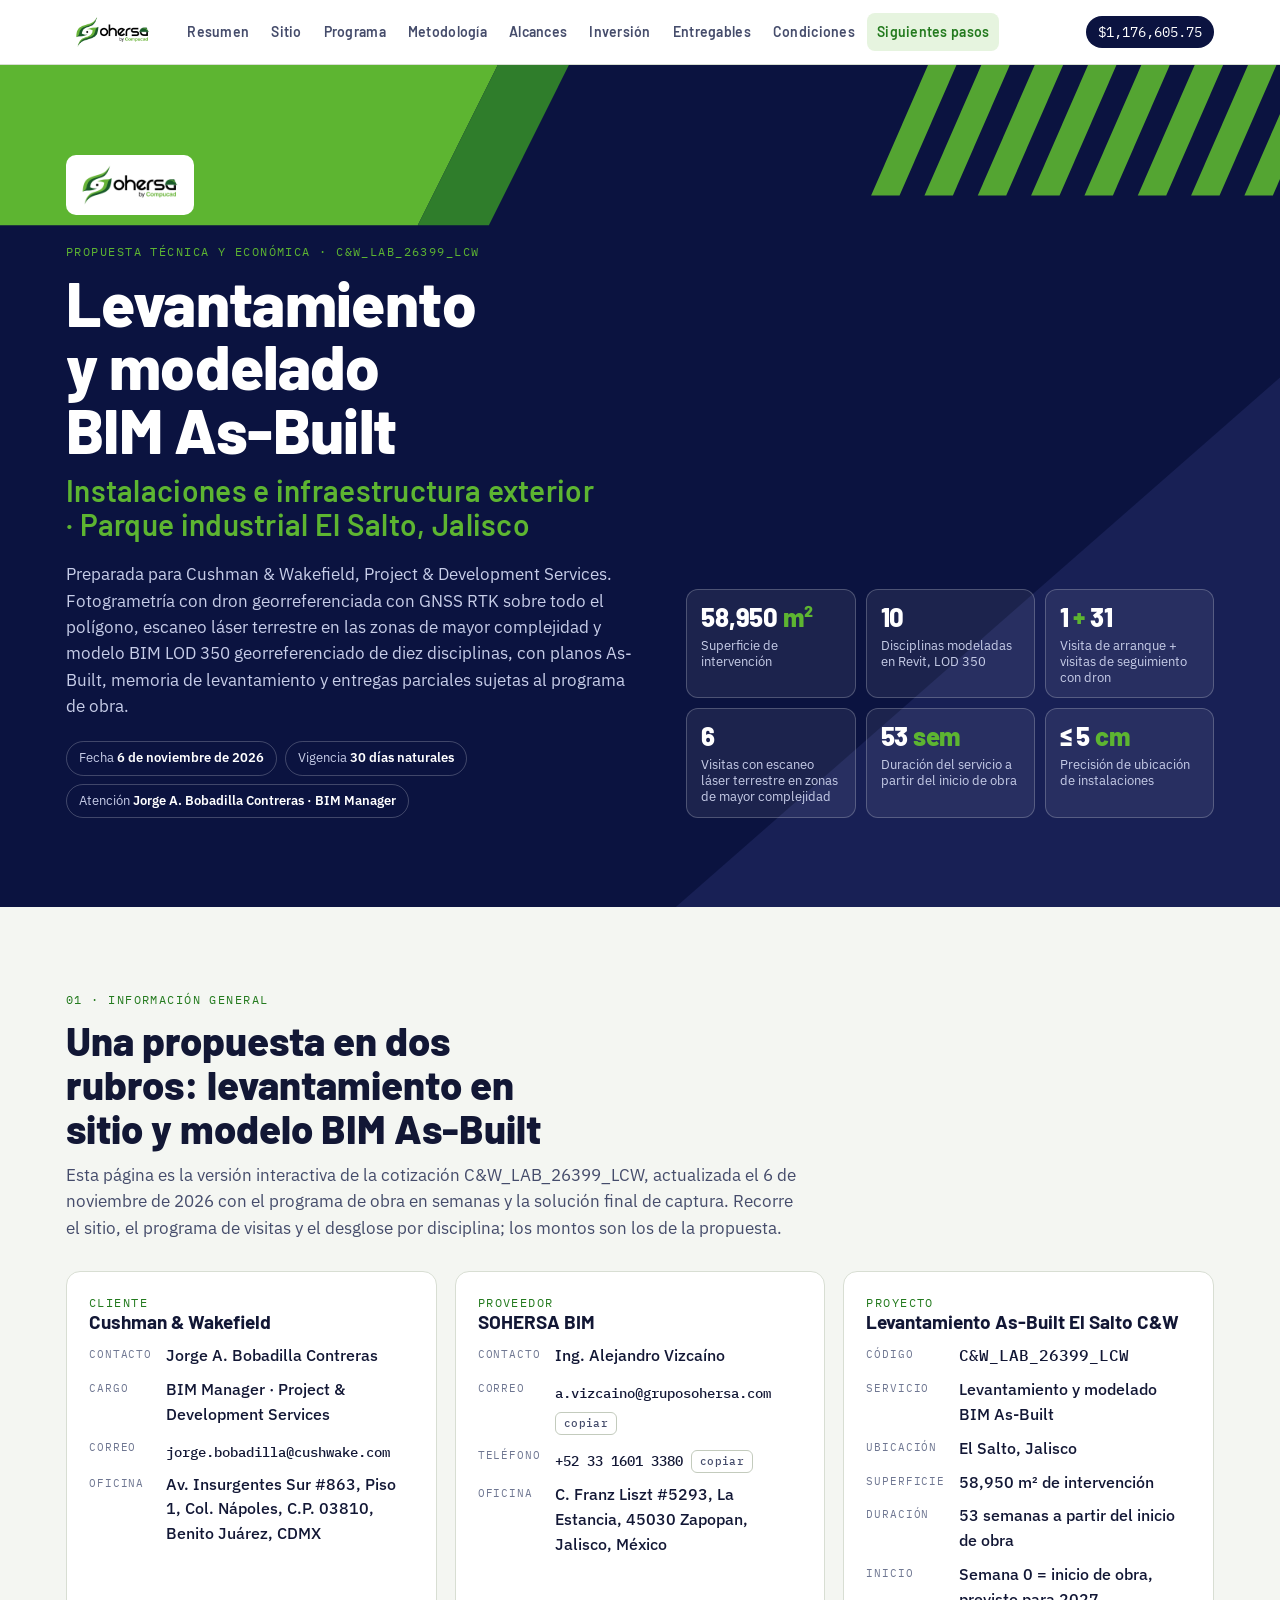
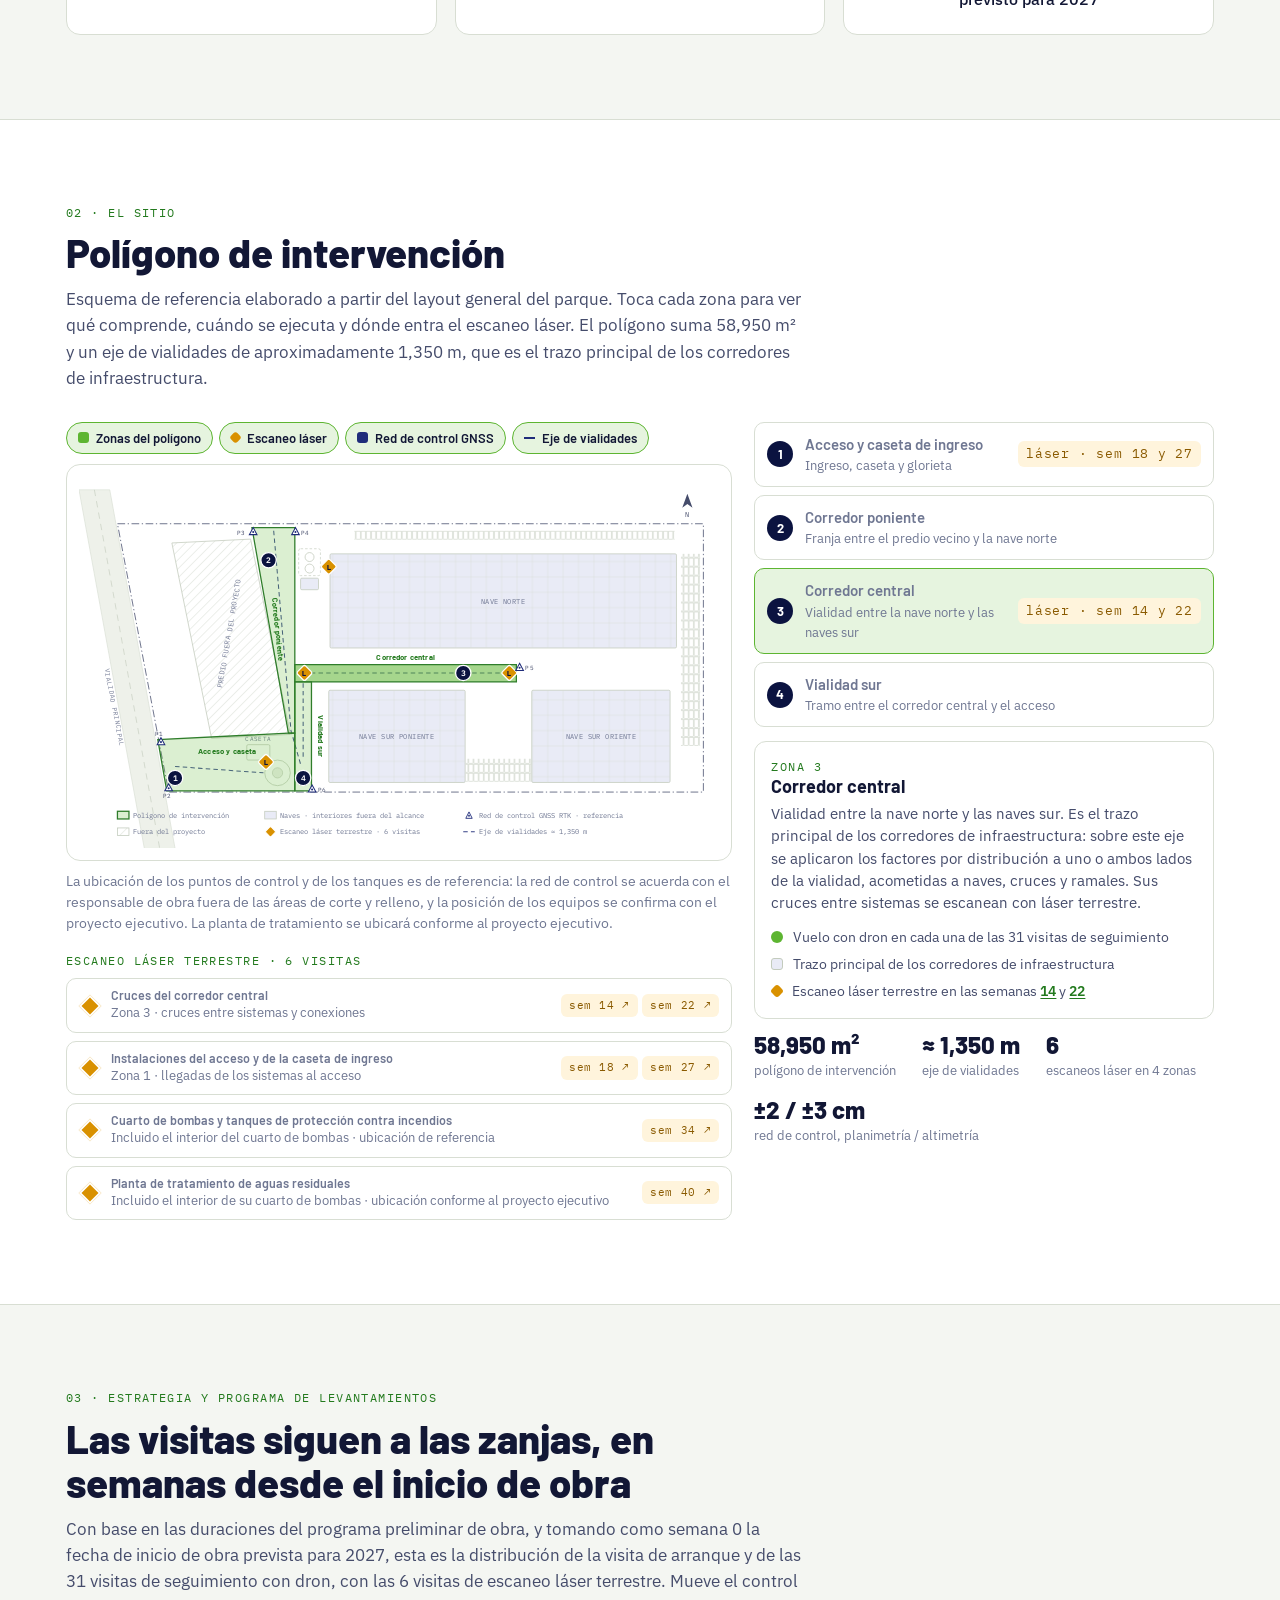
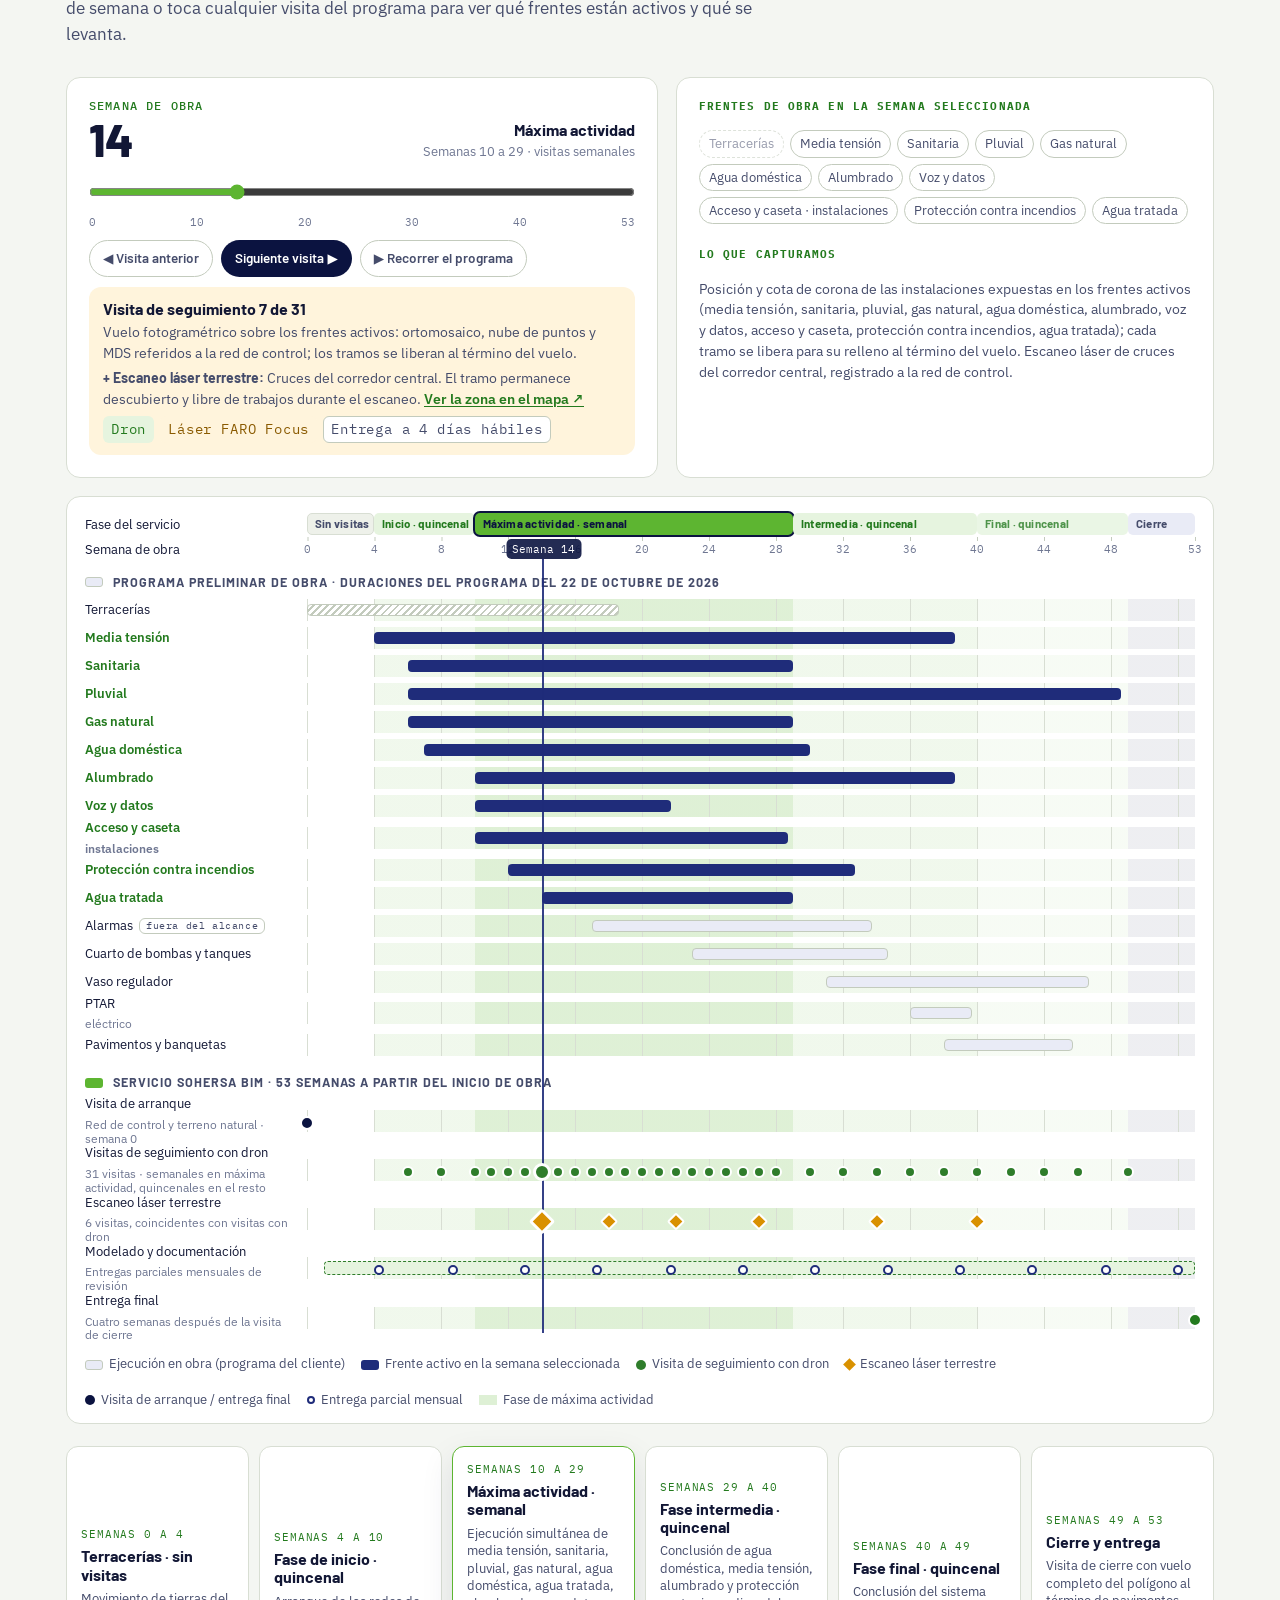
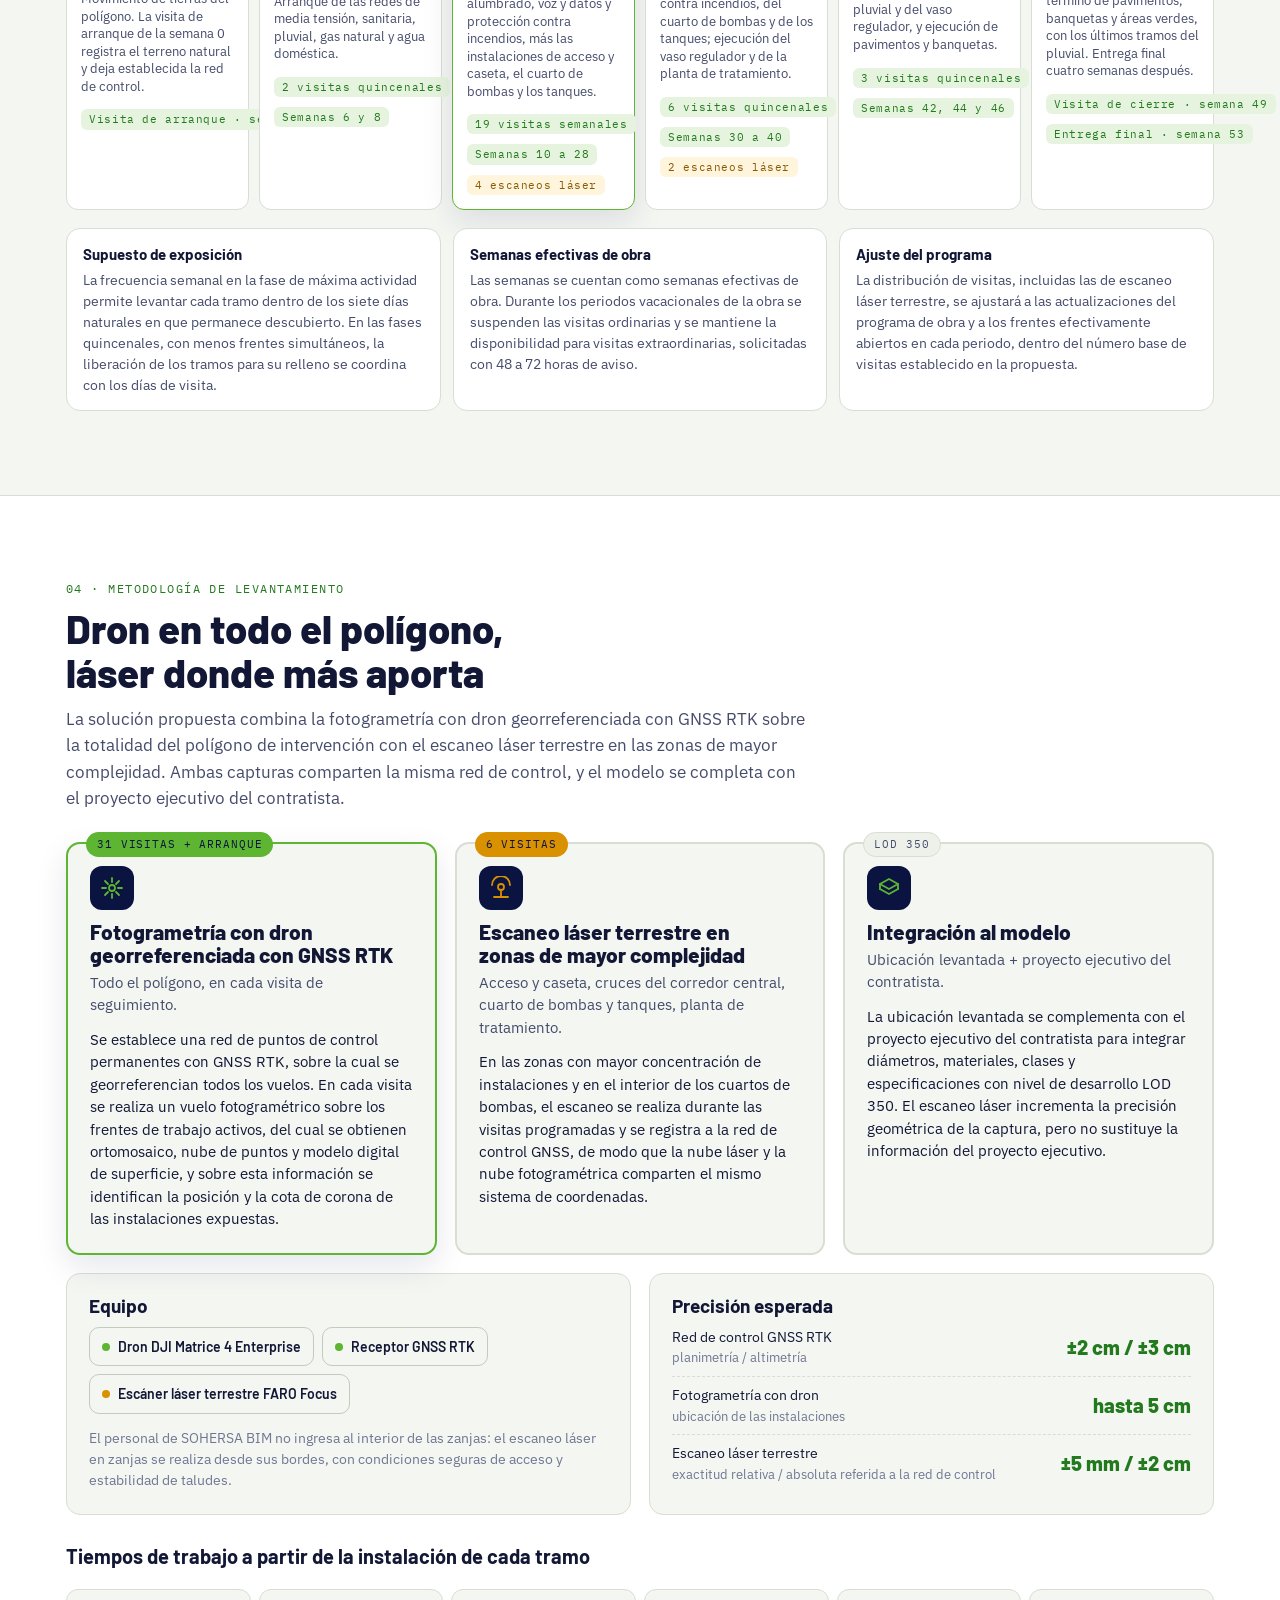
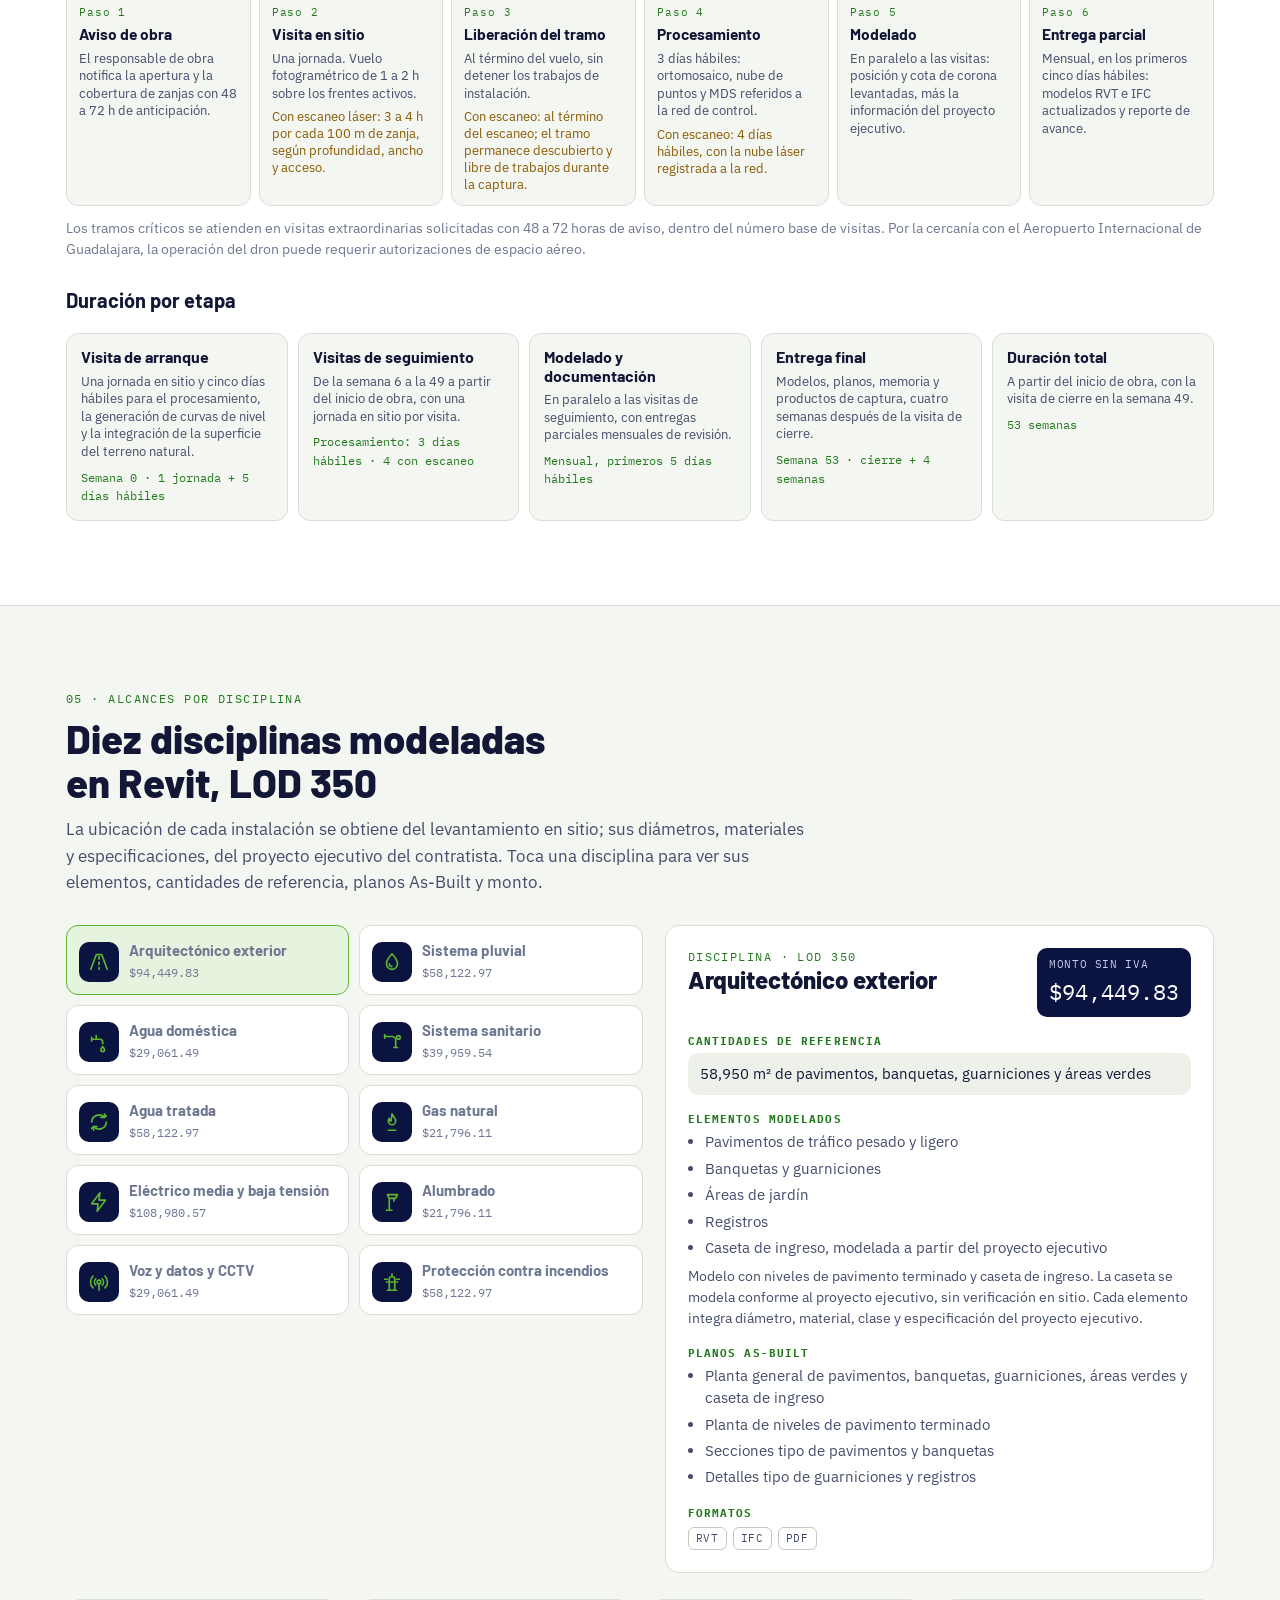
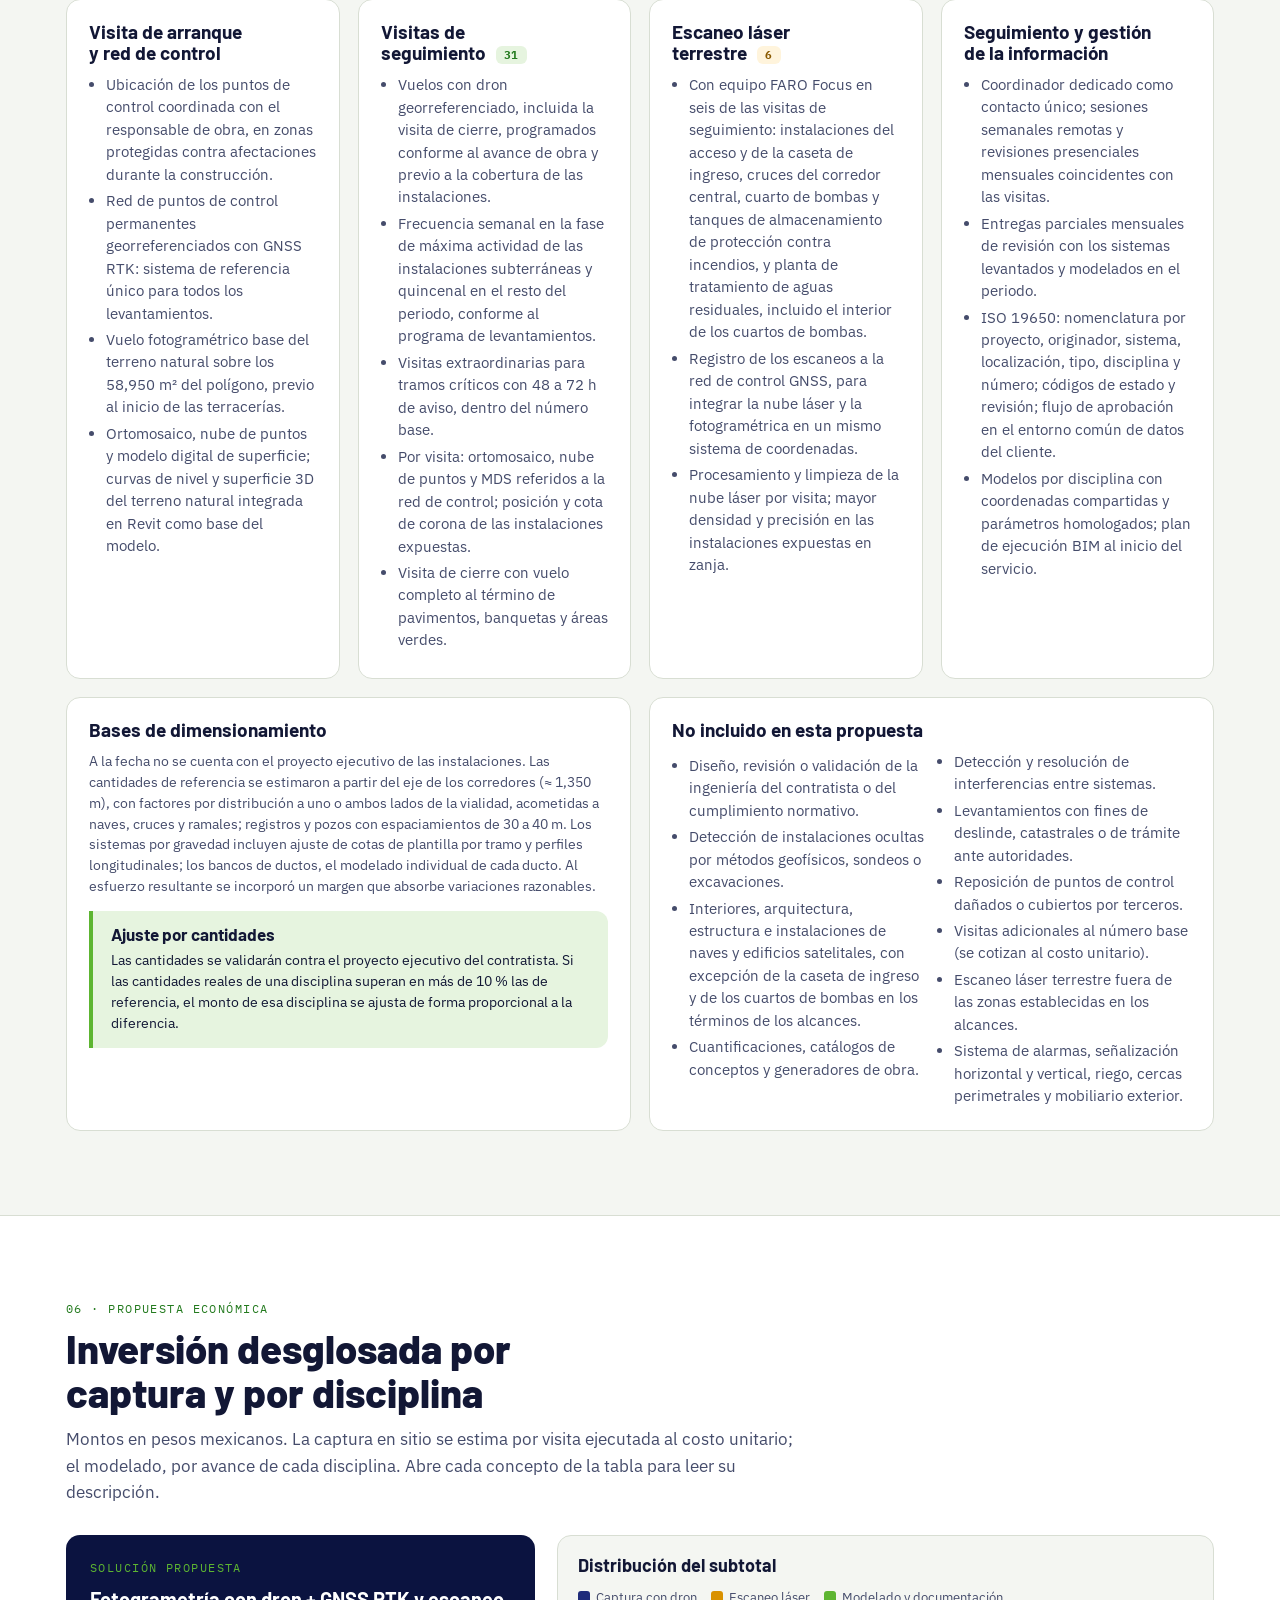
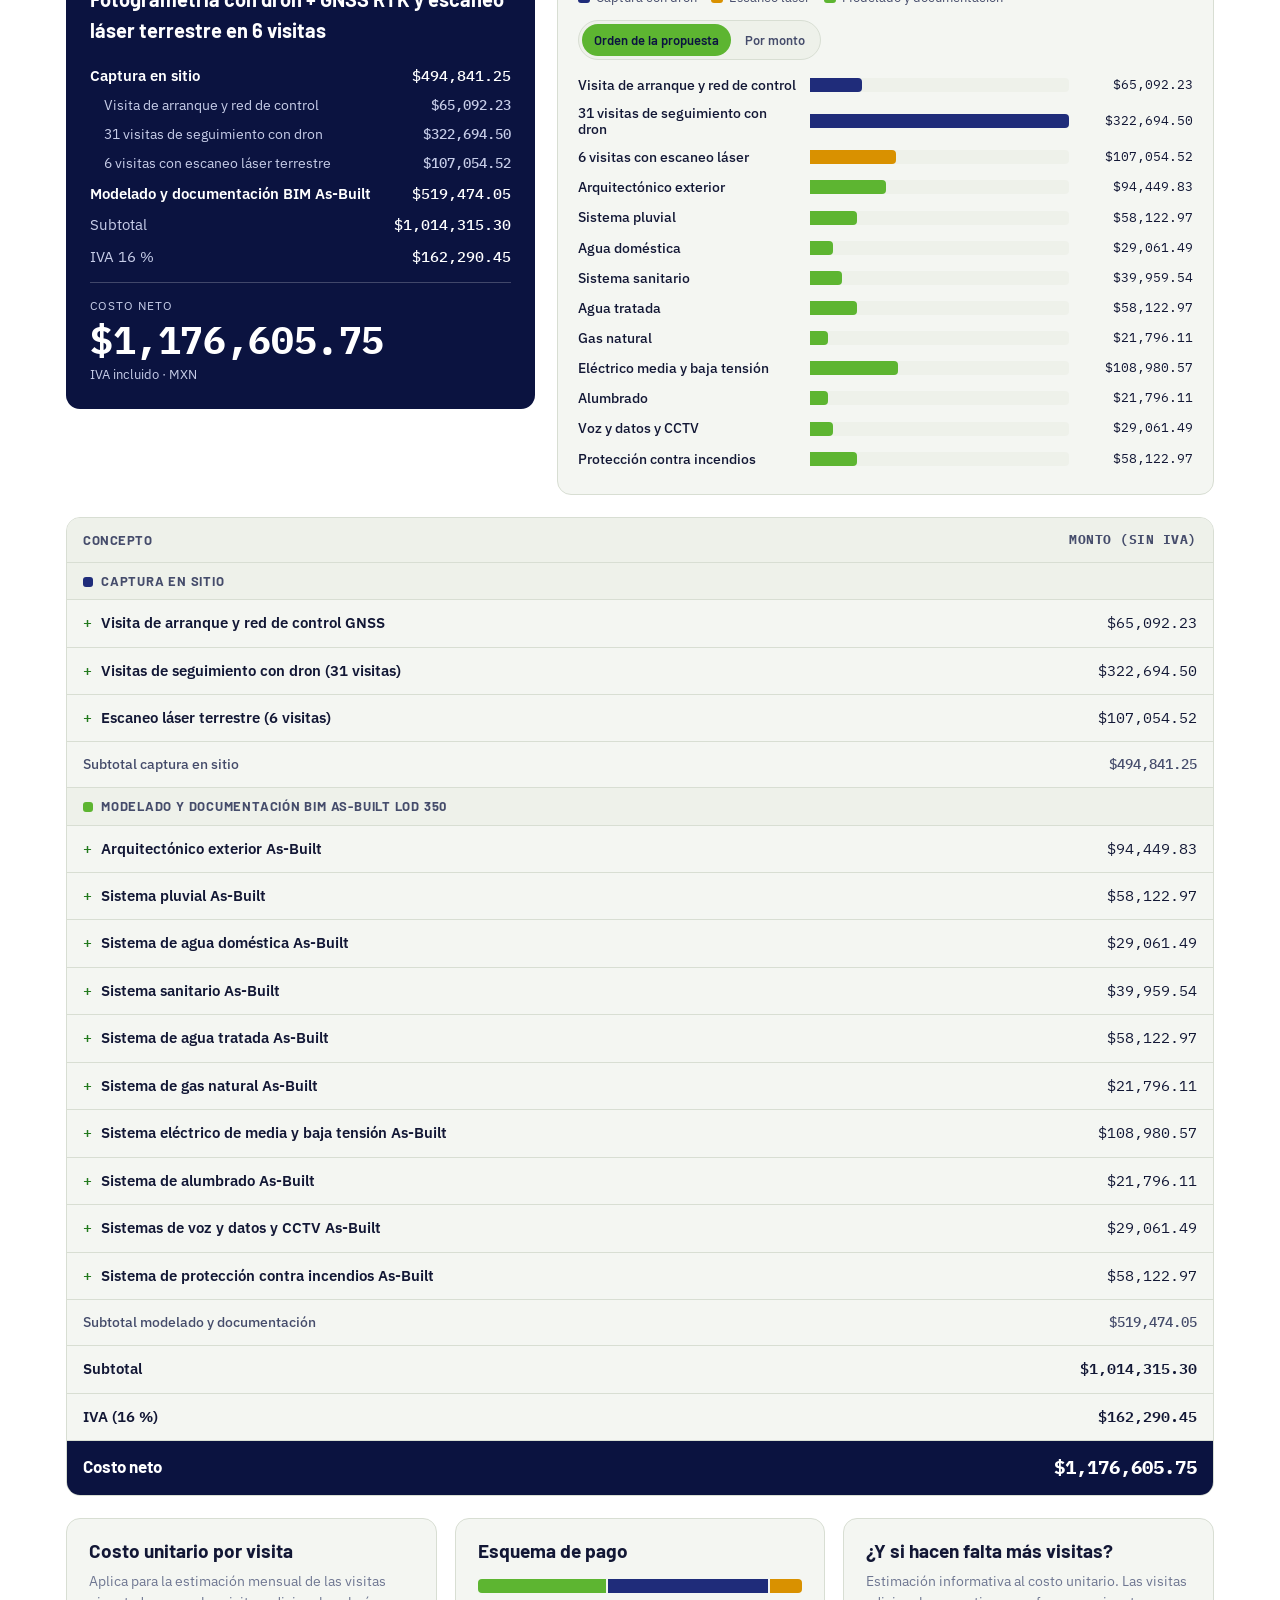
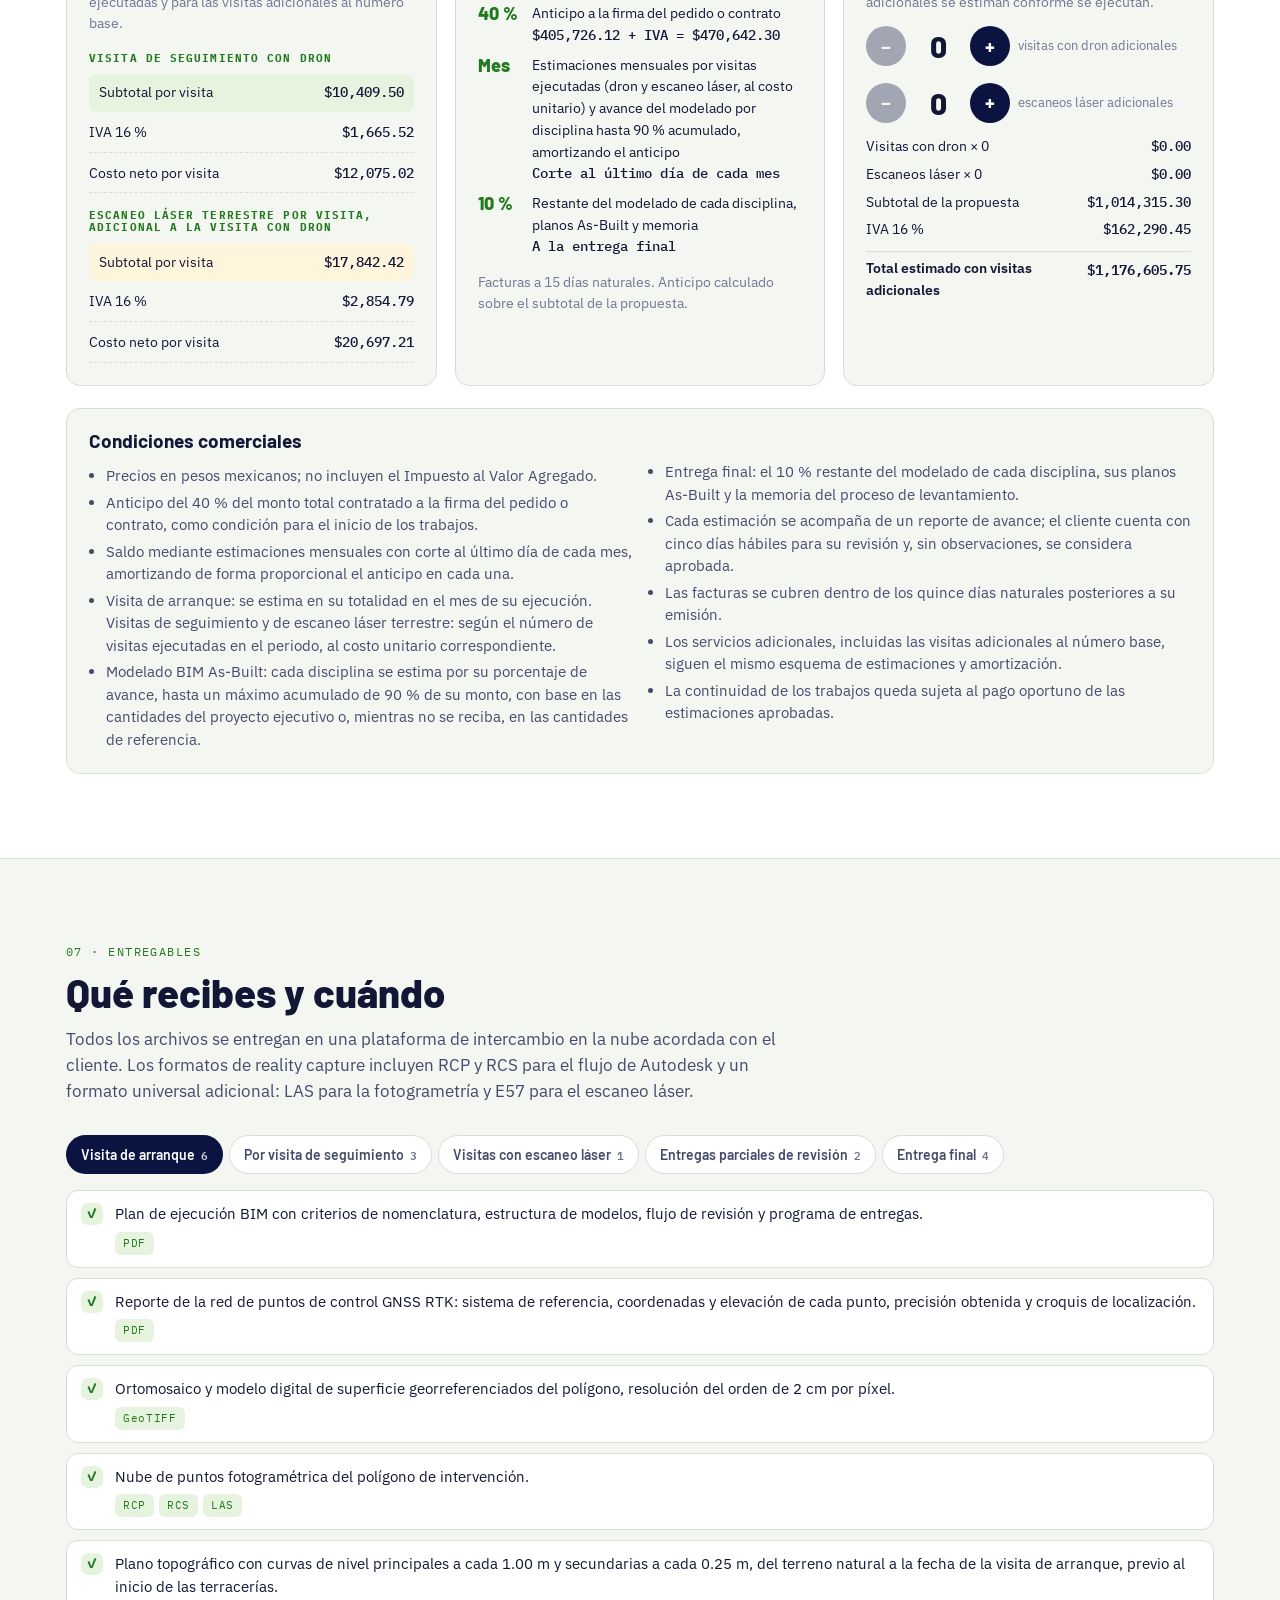
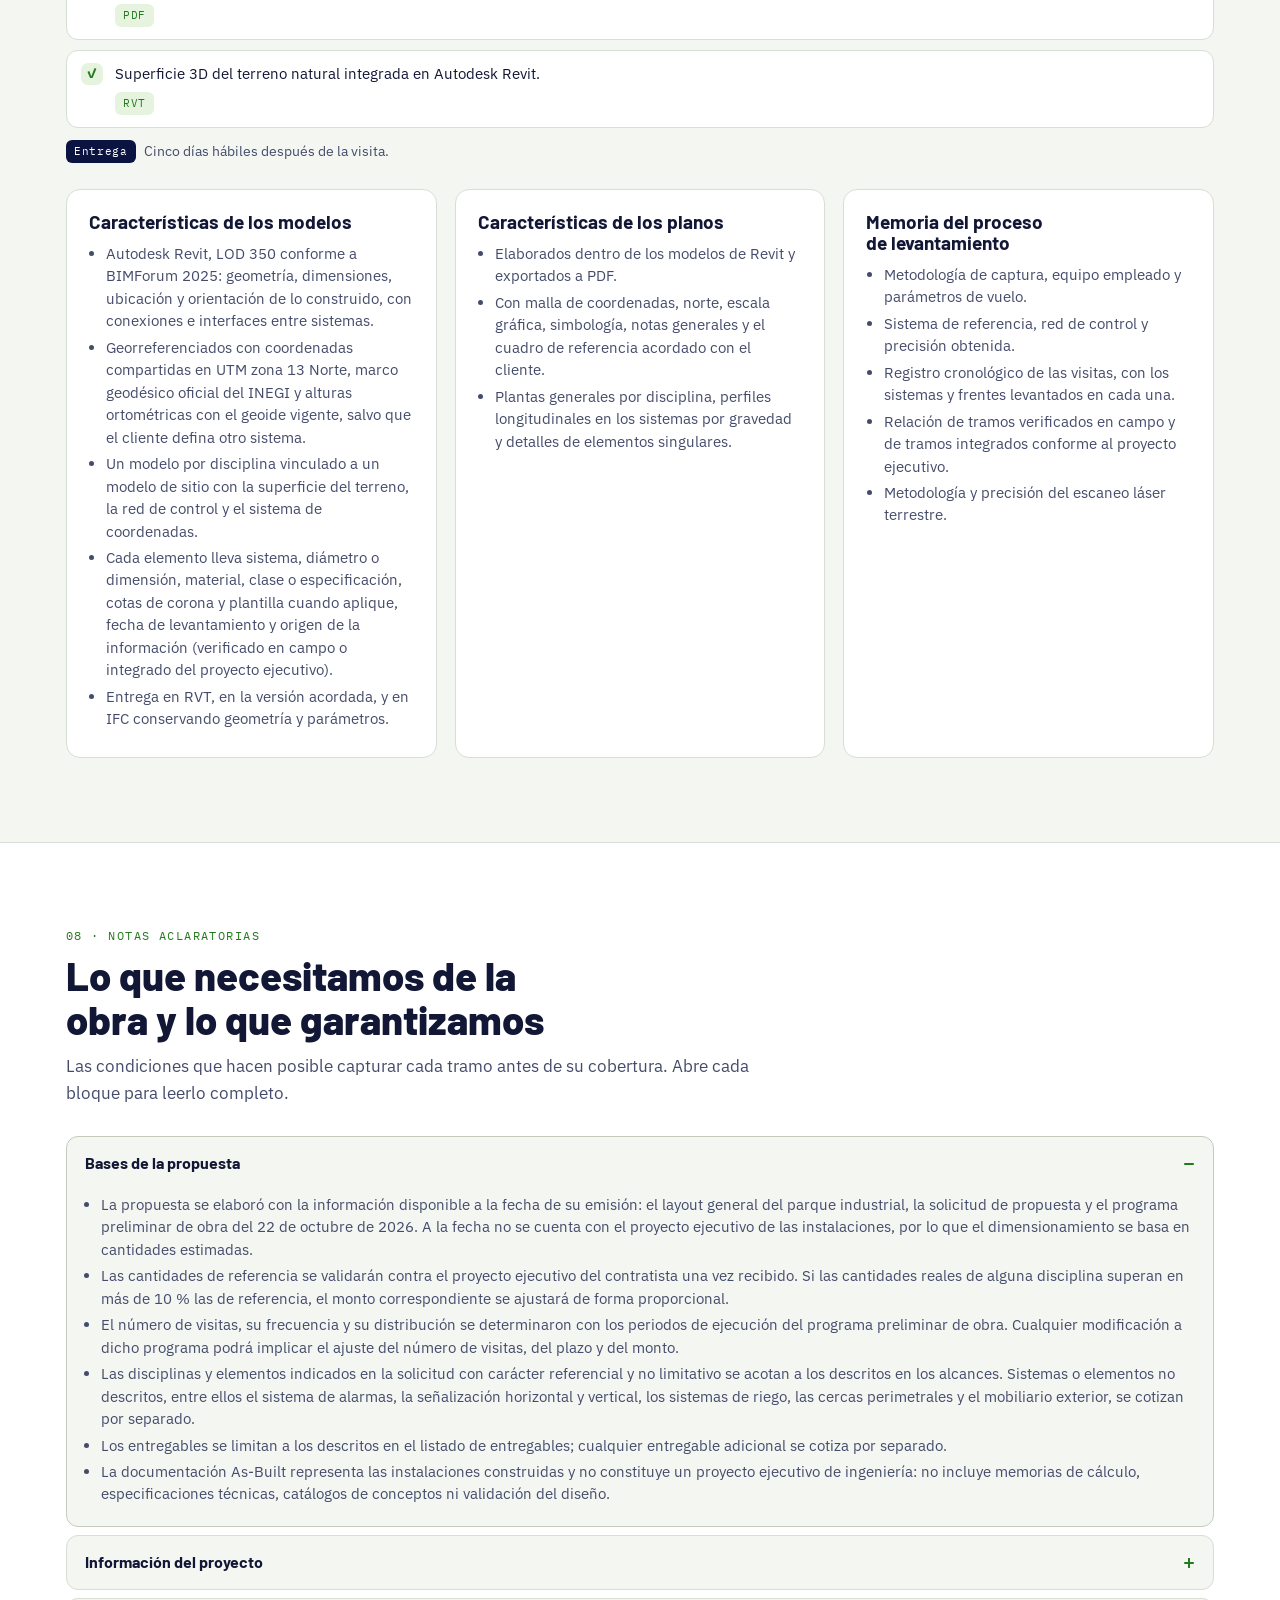
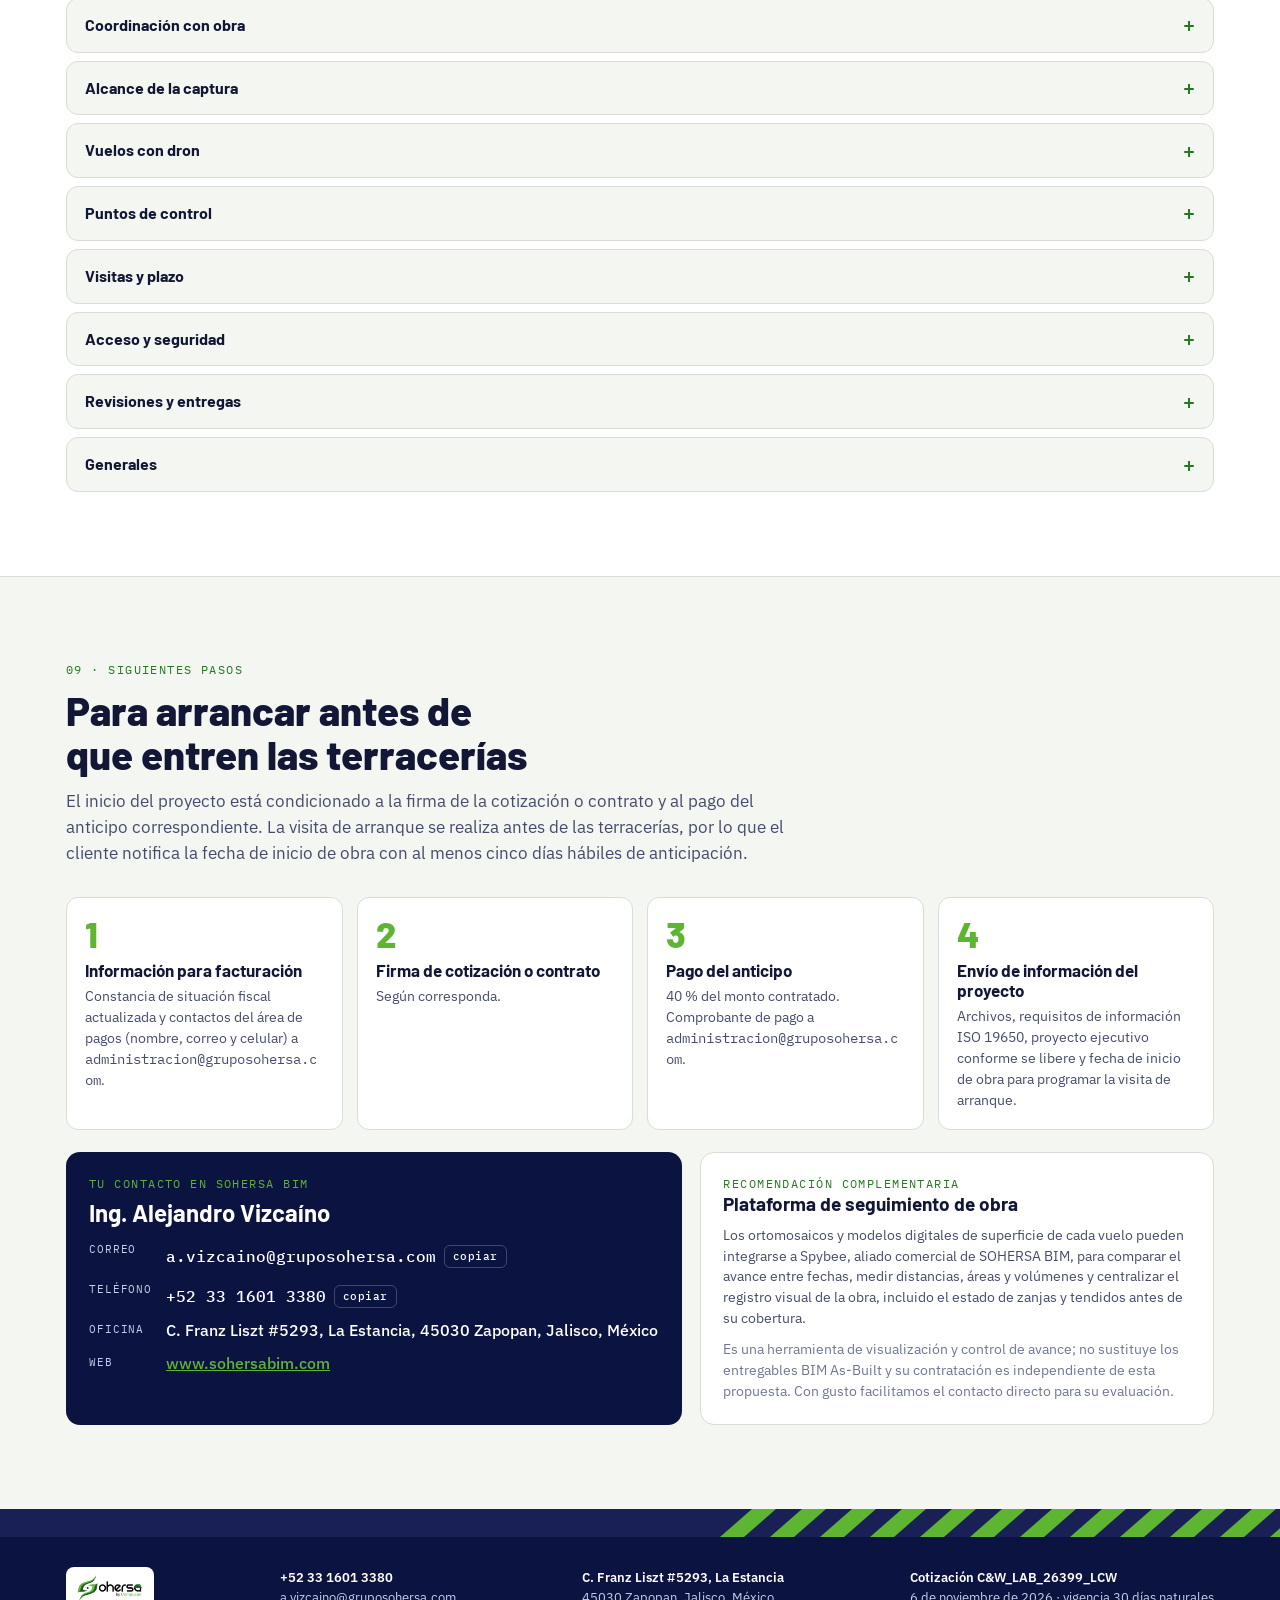
==== commit 3456ad15: "As-Built El Salto (C&W): propuesta final del 6 nov 2026 Una sola solución (dron + 6 escaneos láser)," ====
--- a/cw-el-salto/index.html
+++ b/cw-el-salto/index.html
@@ -14,9 +14,9 @@
 <link rel="preconnect" href="https://fonts.googleapis.com">
 <link rel="stylesheet" href="https://fonts.googleapis.com/css2?family=Barlow:wght@500;600;700;800&family=IBM+Plex+Sans:wght@400;500;600&family=IBM+Plex+Mono:wght@400;500&display=swap">
 <style>
-/* Layout: one long proposal, sticky brand bar carrying the capture-alternative switch and the live total;
-   sections alternate flat ground and white bands; the hero and footer reuse the diagonal green/navy cuts
-   and the chevron strip of SOHERSA's printed quotation. */
+/* Layout: one long proposal, sticky brand bar with section nav and the total; sections alternate flat ground
+   and white bands; the hero and footer reuse the diagonal green/navy cuts and the chevron strip of SOHERSA's
+   printed quotation. Single capture solution: drone photogrammetry everywhere plus laser scanning in six visits. */
 :root{
   --green:#5DB531; --green-deep:#2F7D2B; --green-tint:#E6F4DF; --green-ink:#237A1E; --on-green:#0B1340;
   --navy:#0B1340; --navy-2:#182055; --navy-tint:#E9EBF6;
@@ -24,7 +24,7 @@
   --fg:#121735; --fg-2:#454C6B; --muted:#6F7792;
   --on-navy:#FFFFFF; --on-navy-2:#C7CDE8; --hero-line:rgba(255,255,255,.22); --hero-tile:rgba(255,255,255,.07);
   --plate:#FFFFFF; --logo-plate:transparent;
-  --c-captura:#1F2C7A; --c-modelado:#5DB531; --c-adicional:#D99100;
+  --c-captura:#1F2C7A; --c-modelado:#5DB531; --c-laser:#D99100; --c-laser-ink:#8A5A00; --c-laser-tint:#FFF4DC;
   --warn-tint:#FFF4DC; --warn-ink:#8A5A00;
   --shadow:0 12px 32px rgba(11,19,64,.10);
   --radius:14px;
@@ -40,7 +40,7 @@
     --fg:#EDF0F8; --fg-2:#B9C0DB; --muted:#8A93BA;
     --on-navy:#FFFFFF; --on-navy-2:#C7CDE8; --hero-line:rgba(255,255,255,.18); --hero-tile:rgba(255,255,255,.06);
     --plate:#FFFFFF; --logo-plate:#FFFFFF;
-    --c-captura:#8FA3FF; --c-modelado:#6FCB47; --c-adicional:#F2B33D;
+    --c-captura:#8FA3FF; --c-modelado:#6FCB47; --c-laser:#F2B33D; --c-laser-ink:#F2C675; --c-laser-tint:#3A2C0A;
     --warn-tint:#3A2C0A; --warn-ink:#F2C675;
     --shadow:0 12px 32px rgba(0,0,0,.45);
     color-scheme:dark;
@@ -53,7 +53,7 @@
   --fg:#EDF0F8; --fg-2:#B9C0DB; --muted:#8A93BA;
   --on-navy:#FFFFFF; --on-navy-2:#C7CDE8; --hero-line:rgba(255,255,255,.18); --hero-tile:rgba(255,255,255,.06);
   --plate:#FFFFFF; --logo-plate:#FFFFFF;
-  --c-captura:#8FA3FF; --c-modelado:#6FCB47; --c-adicional:#F2B33D;
+  --c-captura:#8FA3FF; --c-modelado:#6FCB47; --c-laser:#F2B33D; --c-laser-ink:#F2C675; --c-laser-tint:#3A2C0A;
   --warn-tint:#3A2C0A; --warn-ink:#F2C675;
   --shadow:0 12px 32px rgba(0,0,0,.45);
   color-scheme:dark;
@@ -80,6 +80,7 @@
 .tag{display:inline-block;font-family:var(--font-mono);font-size:11px;letter-spacing:.06em;padding:2px 7px;border-radius:6px;border:1px solid var(--line-2);color:var(--fg-2);background:var(--surface);white-space:nowrap}
 .tag.green{background:var(--green-tint);border-color:transparent;color:var(--green-ink)}
 .tag.navy{background:var(--navy);border-color:transparent;color:var(--on-navy)}
+.tag.laser{background:var(--c-laser-tint);border-color:transparent;color:var(--c-laser-ink)}
 .note{background:var(--warn-tint);color:var(--warn-ink);border-radius:10px;padding:12px 14px;font-size:14px;line-height:1.45}
 .callout{border-left:4px solid var(--green);background:var(--green-tint);border-radius:0 12px 12px 0;padding:14px 18px}
 .callout h4{font-size:17px;margin-bottom:6px}
@@ -98,9 +99,11 @@
 .topbar-right{display:flex;align-items:center;gap:10px;margin-left:auto;order:2}
 .total-pill{font-family:var(--font-mono);font-size:14px;background:var(--navy);color:var(--on-navy);padding:8px 12px;border-radius:999px;white-space:nowrap;line-height:1.2}
 .total-pill small{opacity:.8;font-size:10.5px;margin-right:6px;letter-spacing:.06em;text-transform:uppercase}
-@media (min-width:1080px){.nav{order:2;flex:1 1 auto}.topbar-right{order:3}}
+@media (min-width:1080px){.nav{order:2;flex:1 1 0px;min-width:0}.topbar-right{order:3}}
+@media (max-width:1420px){.total-pill small{display:none}}
+@media (min-width:1080px) and (max-width:1260px){.nav a{padding:8px 7px;font-size:13.5px}}
 @media (max-width:1079px){.nav{flex-basis:100%;margin-top:-4px}}
-@media (max-width:700px){.topbar .seg{display:none}.topbar .logo-plate img{height:28px}.topbar .wrap{min-height:52px;gap:2px 10px;padding-block:6px}.nav a{padding:6px 8px;font-size:13px}.total-pill{font-size:12.5px;padding:7px 10px}.total-pill small{display:none}}
+@media (max-width:700px){.topbar .logo-plate img{height:28px}.topbar .wrap{min-height:52px;gap:2px 10px;padding-block:6px}.nav a{padding:6px 8px;font-size:13px}.total-pill{font-size:12.5px;padding:7px 10px}.total-pill small{display:none}}
 section[id],#top{scroll-margin-top:84px}
 @media (max-width:1079px){section[id],#top{scroll-margin-top:118px}}
 @media (max-width:700px){section[id],#top{scroll-margin-top:100px}}
@@ -110,12 +113,11 @@
 .seg-btn{padding:6px 12px;border-radius:999px;font-family:var(--font-display);font-weight:600;font-size:13px;color:var(--fg-2);white-space:nowrap;transition:background .2s,color .2s}
 .seg-btn:hover{color:var(--fg)}
 .seg-btn.is-on{background:var(--green);color:var(--on-green)}
-.seg.lg .seg-btn{padding:9px 16px;font-size:14px}
 
 /* ---------- hero ---------- */
 .hero{position:relative;background:var(--navy);color:var(--on-navy);overflow:hidden;isolation:isolate}
 .hero-art{position:absolute;inset:0;width:100%;height:100%;z-index:-1}
-.hero .wrap{padding-block:clamp(44px,7vw,92px);display:grid;grid-template-columns:minmax(0,1.25fr) minmax(0,1fr);gap:44px;align-items:end}
+.hero .wrap{padding-block:clamp(44px,7vw,92px);display:grid;grid-template-columns:minmax(0,1.1fr) minmax(0,1fr);gap:40px;align-items:end}
 .hero-logo{display:inline-flex;background:var(--plate);border-radius:10px;padding:8px 14px;margin-bottom:28px}
 .hero-logo img{height:44px;width:auto;display:block}
 .hero .eyebrow{color:var(--green)}
@@ -127,7 +129,7 @@
 .chip b{color:var(--on-navy);font-weight:600}
 .kpis{display:grid;grid-template-columns:repeat(3,minmax(0,1fr));gap:10px}
 .kpi{background:var(--hero-tile);border:1px solid var(--hero-line);border-radius:12px;padding:14px 14px 12px;min-width:0}
-.kpi b{display:block;font-family:var(--font-display);font-size:clamp(24px,2.6vw,32px);font-weight:800;line-height:1;color:var(--on-navy);white-space:nowrap}
+.kpi b{display:block;font-family:var(--font-display);font-size:clamp(22px,2vw,30px);font-weight:800;line-height:1;color:var(--on-navy);white-space:nowrap;letter-spacing:-.01em}
 .kpi b em{font-style:normal;color:var(--green)}
 .kpi span{display:block;font-size:12.5px;color:var(--on-navy-2);margin-top:7px;line-height:1.3}
 @media (max-width:900px){.hero .wrap{grid-template-columns:1fr;gap:30px}}
@@ -146,7 +148,10 @@
 .card h3 .tag{vertical-align:middle;margin-left:6px}
 .grid-2{display:grid;grid-template-columns:repeat(2,minmax(0,1fr));gap:18px}
 .grid-3{display:grid;grid-template-columns:repeat(3,minmax(0,1fr));gap:18px}
+.grid-4{display:grid;grid-template-columns:repeat(4,minmax(0,1fr));gap:18px}
+@media (max-width:1000px){.grid-4{grid-template-columns:repeat(2,minmax(0,1fr))}}
 @media (max-width:900px){.grid-3{grid-template-columns:1fr}.grid-2{grid-template-columns:1fr}}
+@media (max-width:560px){.grid-4{grid-template-columns:1fr}}
 dl.kv{display:grid;grid-template-columns:auto minmax(0,1fr);gap:9px 14px;margin:0}
 dl.kv dt{font-family:var(--font-mono);font-size:11px;text-transform:uppercase;letter-spacing:.08em;color:var(--muted);padding-top:3px;white-space:nowrap}
 dl.kv dd{margin:0;font-weight:500;min-width:0;overflow-wrap:anywhere}
@@ -157,6 +162,7 @@
 
 /* ---------- site map ---------- */
 .site{display:grid;grid-template-columns:minmax(0,1.45fr) minmax(0,1fr);gap:22px;align-items:start}
+.site>div{min-width:0}
 @media (max-width:900px){.site{grid-template-columns:1fr}}
 .map{background:var(--surface);border:1px solid var(--line);border-radius:var(--radius);padding:12px;overflow:hidden}
 .map svg{width:100%;height:auto;display:block}
@@ -167,50 +173,91 @@
 .map .out{fill:url(#hatch);stroke:var(--line-2);stroke-width:1.2}
 .map .zone{fill:var(--green);fill-opacity:.22;stroke:var(--green-deep);stroke-width:2;cursor:pointer;transition:fill-opacity .2s}
 .map .zone:hover,.map .zone.is-on{fill-opacity:.55}
+.map .zone.dim{fill-opacity:.12}
 .map .pin circle{fill:var(--navy);stroke:var(--plate);stroke-width:2}
 .map .pin text{fill:var(--on-navy);font-size:12px;font-weight:600;text-anchor:middle;dominant-baseline:central;letter-spacing:0;pointer-events:none}
+.map .zlabel{font-family:var(--font-display);font-size:12px;font-weight:700;fill:var(--green-ink);letter-spacing:.02em;text-transform:none;pointer-events:none}
+.map .axis{fill:none;stroke:var(--c-captura);stroke-width:1.6;stroke-dasharray:7 5;opacity:.85;pointer-events:none}
+.map .scan rect{fill:var(--c-laser);stroke:var(--plate);stroke-width:2}
+.map .scan text{fill:var(--on-green);font-family:var(--font-display);font-weight:800;font-size:11px;text-anchor:middle;dominant-baseline:central;letter-spacing:0;text-transform:none}
+.map .scan{cursor:pointer}
+.map .scan.is-on rect{stroke:var(--navy);stroke-width:3}
+.map .cp polygon{fill:var(--surface);stroke:var(--c-captura);stroke-width:1.6}
+.map .cp circle{fill:var(--c-captura)}
+.map .cp text{fill:var(--fg-2);font-size:9.5px;letter-spacing:.04em;text-transform:none}
 .map .north text{fill:var(--fg-2)}
-.map .legend{font-size:11px}
-.zone-list{display:grid;gap:8px;margin-top:14px}
+.map .legend text{text-transform:none;letter-spacing:0;font-size:11px}
+.map.off-zones .zone,.map.off-zones .pin,.map.off-zones .zlabel{display:none}
+.map.off-scan .scan{display:none}
+.map.off-cp .cp{display:none}
+.map.off-axis .axis{display:none}
+.layers{display:flex;flex-wrap:wrap;gap:6px;margin:0 0 10px}
+.layer{display:inline-flex;align-items:center;gap:7px;border:1px solid var(--line);border-radius:999px;padding:5px 11px;font-family:var(--font-display);font-weight:600;font-size:13px;color:var(--fg-2);background:var(--surface)}
+.layer i{width:11px;height:11px;border-radius:3px;display:inline-block}
+.layer[aria-pressed="true"]{border-color:var(--green);color:var(--fg);background:var(--green-tint)}
+.layer[aria-pressed="false"] i{opacity:.3}
+.zone-list{display:grid;gap:8px}
 .zone-btn{display:flex;align-items:center;gap:12px;border:1px solid var(--line);border-radius:10px;padding:10px 12px;background:var(--surface);transition:border-color .2s,background .2s}
 .zone-btn:hover{border-color:var(--green)}
 .zone-btn.is-on{border-color:var(--green);background:var(--green-tint)}
 .zone-btn .n{flex:0 0 26px;height:26px;border-radius:50%;background:var(--navy);color:var(--on-navy);font-family:var(--font-display);font-weight:700;display:grid;place-items:center;font-size:13px}
 .zone-btn b{font-family:var(--font-display);font-weight:600;font-size:15px;display:block}
 .zone-btn span{font-size:13px;color:var(--muted);display:block}
+.zone-btn .zt{margin-left:auto;display:flex;gap:4px;flex-wrap:wrap;justify-content:flex-end}
 .zone-desc{margin-top:14px;padding:16px;border-radius:12px;background:var(--surface);border:1px solid var(--line);min-height:120px}
 .zone-desc h4{font-size:18px;margin-bottom:6px}
 .zone-desc p{color:var(--fg-2);font-size:14.5px}
+.zone-desc .facts{display:grid;gap:6px;margin-top:12px}
+.zone-desc .fact{display:grid;grid-template-columns:auto minmax(0,1fr);gap:10px;align-items:start;font-size:13.5px;color:var(--fg-2)}
+.zone-desc .fact i{display:inline-block;width:12px;height:12px;border-radius:3px;margin-top:4px}
+.zone-desc .fact i.obra{background:var(--navy-tint);border:1px solid var(--line-2)}
+.zone-desc .fact i.laser{background:var(--c-laser);transform:rotate(45deg);width:10px;height:10px;margin-top:5px;margin-left:1px}
+.zone-desc .fact i.dron{background:var(--green);border-radius:50%}
+.zone-desc .fact button{color:var(--green-ink);font-weight:600;text-decoration:underline;text-underline-offset:2px}
 .stat-row{display:flex;flex-wrap:wrap;gap:16px 26px;margin-top:14px}
 .stat-row div b{display:block;font-family:var(--font-display);font-size:24px;font-weight:800;line-height:1}
 .stat-row div span{font-size:12.5px;color:var(--muted)}
+.scan-list{display:grid;gap:8px;margin-top:14px}
+.scan-item{display:grid;grid-template-columns:auto minmax(0,1fr) auto;gap:10px;align-items:center;border:1px solid var(--line);border-radius:10px;padding:9px 12px;background:var(--surface);font-size:14px;cursor:pointer}
+.scan-item .lz{width:22px;height:22px;display:grid;place-items:center}
+.scan-item .lz i{display:block;width:12px;height:12px;background:var(--c-laser);transform:rotate(45deg);border:2px solid var(--plate);box-sizing:content-box}
+.scan-item b{font-family:var(--font-display);font-weight:600;display:block;line-height:1.2}
+.scan-item span{font-size:12.5px;color:var(--muted);display:block}
+.scan-item .wk{display:flex;gap:4px}
+.scan-item.is-on{border-color:var(--c-laser);background:var(--c-laser-tint)}
+.scan-item .wk button.tag{cursor:pointer}
+.scan-item .wk button.tag:hover{filter:brightness(.95)}
+.golink{color:var(--green-ink);font-weight:600;text-decoration:underline;text-underline-offset:2px;font-size:13.5px}
+.scan-item:hover{border-color:var(--c-laser)}
 
 /* ---------- methodology ---------- */
-.alts{display:grid;grid-template-columns:repeat(2,minmax(0,1fr));gap:18px}
-@media (max-width:900px){.alts{grid-template-columns:1fr}}
-.alt-card{position:relative;background:var(--surface);border:2px solid var(--line);border-radius:var(--radius);padding:22px;transition:border-color .2s,box-shadow .2s}
-.band .alt-card{background:var(--bg)}
-.alt-card.is-on{border-color:var(--green);box-shadow:var(--shadow)}
-.alt-card .flag{position:absolute;top:-12px;left:18px;font-family:var(--font-mono);font-size:11px;letter-spacing:.08em;text-transform:uppercase;padding:3px 10px;border-radius:999px;background:var(--surface-2);color:var(--fg-2);border:1px solid var(--line)}
-.alt-card.is-on .flag{background:var(--green);color:var(--on-green);border-color:transparent}
-.alt-card h3{font-size:22px;font-weight:800;margin-top:6px}
-.alt-card .sub{color:var(--fg-2);margin-top:4px;font-size:14.5px}
-.alt-card .price{margin-top:16px;padding:12px 14px;border-radius:10px;background:var(--navy);color:var(--on-navy)}
-.alt-card .price b{display:block;font-family:var(--font-mono);font-size:22px;letter-spacing:-.01em}
-.alt-card .price span{font-size:12px;color:var(--on-navy-2)}
+.sol{display:grid;grid-template-columns:repeat(3,minmax(0,1fr));gap:18px}
+@media (max-width:900px){.sol{grid-template-columns:1fr}}
+.sol-card{position:relative;background:var(--surface);border:2px solid var(--line);border-radius:var(--radius);padding:22px}
+.band .sol-card{background:var(--bg)}
+.sol-card.main{border-color:var(--green);box-shadow:var(--shadow)}
+.sol-card .flag{position:absolute;top:-12px;left:18px;font-family:var(--font-mono);font-size:11px;letter-spacing:.08em;text-transform:uppercase;padding:3px 10px;border-radius:999px;background:var(--surface-2);color:var(--fg-2);border:1px solid var(--line)}
+.sol-card.main .flag{background:var(--green);color:var(--on-green);border-color:transparent}
+.sol-card.laser .flag{background:var(--c-laser);color:var(--on-green);border-color:transparent}
+.sol-card h3{font-size:21px;font-weight:800;margin-top:6px}
+.sol-card .sub{color:var(--fg-2);margin-top:6px;font-size:14.5px}
+.sol-card p.txt{margin-top:12px;font-size:14.5px;color:var(--fg)}
+.sol-card .ic{width:44px;height:44px;border-radius:12px;background:var(--navy);color:var(--green);display:grid;place-items:center;margin-bottom:10px}
+.sol-card.laser .ic{color:var(--c-laser)}
+.sol-card .ic svg{width:24px;height:24px;stroke:currentColor;fill:none;stroke-width:1.8;stroke-linecap:round;stroke-linejoin:round}
 .spec{display:grid;grid-template-columns:auto minmax(0,1fr);gap:8px 12px;margin-top:16px;font-size:14.5px}
 .spec dt{font-family:var(--font-mono);font-size:11px;text-transform:uppercase;letter-spacing:.08em;color:var(--muted);padding-top:3px;white-space:nowrap}
 .spec dd{margin:0;color:var(--fg)}
-.alt-pick{margin-top:18px;display:inline-flex;align-items:center;gap:8px;border:1px solid var(--line-2);border-radius:999px;padding:8px 16px;font-family:var(--font-display);font-weight:600;font-size:14px}
-.alt-card.is-on .alt-pick{background:var(--green);color:var(--on-green);border-color:transparent}
-.cmp-wrap{overflow-x:auto;margin-top:26px;border:1px solid var(--line);border-radius:var(--radius);background:var(--surface)}
-.band .cmp-wrap{background:var(--bg)}
-table.cmp{width:100%;border-collapse:collapse;min-width:640px;font-size:14.5px}
-table.cmp th,table.cmp td{text-align:left;padding:12px 14px;border-bottom:1px solid var(--line);vertical-align:top}
-table.cmp th{font-family:var(--font-display);font-weight:700;font-size:14px;letter-spacing:.02em;background:var(--surface-2)}
-table.cmp td:first-child{font-weight:600;width:22%}
-table.cmp th.on,table.cmp td.on{background:var(--green-tint)}
-table.cmp tr:last-child td{border-bottom:0}
+.prec{display:grid;gap:8px}
+.prec .pr{display:grid;grid-template-columns:minmax(0,1fr) auto;gap:10px;align-items:center;border-bottom:1px dashed var(--line);padding-bottom:8px;font-size:14px}
+.prec .pr:last-child{border-bottom:0}
+.prec .pr b{font-family:var(--font-display);font-weight:800;font-size:20px;white-space:nowrap;color:var(--green-ink)}
+.prec .pr small{display:block;font-size:12.5px;color:var(--muted)}
+.equip{display:flex;flex-wrap:wrap;gap:8px;margin-top:4px}
+.equip span{border:1px solid var(--line-2);border-radius:10px;padding:8px 12px;font-family:var(--font-display);font-weight:600;font-size:14px;background:var(--surface);display:inline-flex;align-items:center;gap:8px}
+.band .equip span{background:var(--bg)}
+.equip span i{width:8px;height:8px;border-radius:50%;background:var(--green);display:inline-block}
+.equip span i.l{background:var(--c-laser)}
 .flow{display:grid;grid-template-columns:repeat(6,minmax(0,1fr));gap:8px;margin-top:22px}
 @media (max-width:980px){.flow{grid-template-columns:repeat(3,minmax(0,1fr))}}
 @media (max-width:520px){.flow{grid-template-columns:repeat(2,minmax(0,1fr))}}
@@ -219,11 +266,15 @@
 .step i{display:block;font-style:normal;font-family:var(--font-mono);font-size:11px;color:var(--green-ink);letter-spacing:.08em}
 .step b{display:block;font-family:var(--font-display);font-size:15.5px;font-weight:700;margin-top:4px;line-height:1.2}
 .step span{display:block;font-size:13px;color:var(--fg-2);margin-top:6px;line-height:1.35}
-.mini{display:grid;grid-template-columns:repeat(2,minmax(0,1fr));gap:14px;margin-top:22px}
-@media (max-width:700px){.mini{grid-template-columns:1fr}}
-.mini .card{padding:16px 18px}
-.mini .card h4{font-size:16px;margin-bottom:6px}
-.mini .card p{font-size:14px;color:var(--fg-2)}
+.step em{display:block;font-style:normal;font-size:12.5px;color:var(--c-laser-ink);margin-top:6px;line-height:1.35}
+.stages{display:grid;grid-template-columns:repeat(5,minmax(0,1fr));gap:10px;margin-top:22px}
+@media (max-width:980px){.stages{grid-template-columns:repeat(2,minmax(0,1fr))}}
+@media (max-width:480px){.stages{grid-template-columns:1fr}}
+.stage{background:var(--surface);border:1px solid var(--line);border-radius:12px;padding:14px;min-width:0}
+.band .stage{background:var(--bg)}
+.stage b{display:block;font-family:var(--font-display);font-size:16px;font-weight:700;line-height:1.15}
+.stage span{display:block;font-size:13px;color:var(--fg-2);margin-top:6px;line-height:1.35}
+.stage em{display:block;font-style:normal;font-family:var(--font-mono);font-size:12px;color:var(--green-ink);margin-top:8px}
 
 /* ---------- disciplines explorer ---------- */
 .explorer{display:grid;grid-template-columns:minmax(0,1.05fr) minmax(0,1fr);gap:22px;align-items:start}
@@ -237,7 +288,8 @@
 .dcard .ic svg{width:22px;height:22px;stroke:currentColor;fill:none;stroke-width:1.8;stroke-linecap:round;stroke-linejoin:round}
 .dcard b{display:block;font-family:var(--font-display);font-weight:700;font-size:15px;line-height:1.15}
 .dcard span{display:block;font-family:var(--font-mono);font-size:12px;color:var(--muted);margin-top:4px}
-.detail{position:sticky;top:calc(84px + env(safe-area-inset-top,0px));background:var(--surface);border:1px solid var(--line);border-radius:var(--radius);padding:22px}
+.detail{position:sticky;top:calc(84px + env(safe-area-inset-top,0px));scroll-margin-top:calc(110px + env(safe-area-inset-top,0px));background:var(--surface);border:1px solid var(--line);border-radius:var(--radius);padding:22px}
+.band .detail{background:var(--bg)}
 .detail .head{display:flex;justify-content:space-between;gap:14px;align-items:flex-start;flex-wrap:wrap}
 .detail h3{font-size:24px;font-weight:800}
 .detail .amount{font-family:var(--font-mono);font-size:22px;background:var(--navy);color:var(--on-navy);padding:8px 12px;border-radius:10px;white-space:nowrap}
@@ -261,32 +313,32 @@
 .summary .rows{margin-top:18px;display:grid;gap:8px}
 .summary .row{display:flex;justify-content:space-between;gap:12px;align-items:baseline;font-size:15px;color:var(--on-navy-2)}
 .summary .row b{font-family:var(--font-mono);font-weight:500;color:var(--on-navy)}
-.summary .row.sub{font-size:13.5px}
+.summary .row.sub{font-size:13.5px;padding-left:14px}
+.summary .row.sub b{color:var(--on-navy-2)}
+.summary .row.head{color:var(--on-navy);font-weight:600}
 .summary .total{margin-top:14px;padding-top:14px;border-top:1px solid var(--hero-line)}
 .summary .total span{display:block;font-size:12px;letter-spacing:.08em;text-transform:uppercase;color:var(--on-navy-2)}
 .summary .total b{display:block;font-family:var(--font-mono);font-size:clamp(28px,3.4vw,38px);letter-spacing:-.01em;line-height:1.1;margin-top:4px}
 .summary .total i{display:block;font-style:normal;font-size:13px;color:var(--on-navy-2);margin-top:4px}
-.summary .seg{margin-top:18px;background:rgba(255,255,255,.08);border-color:var(--hero-line)}
-.summary .seg-btn{color:var(--on-navy-2)}
-.summary .seg-btn.is-on{color:var(--on-green)}
 .chart{background:var(--surface);border:1px solid var(--line);border-radius:var(--radius);padding:20px}
+.band .chart{background:var(--bg)}
 .chart .head{display:flex;justify-content:space-between;align-items:center;gap:12px;flex-wrap:wrap;margin-bottom:12px}
 .chart h3{font-size:18px;font-weight:700}
 .legend{display:flex;gap:14px;flex-wrap:wrap;font-size:12.5px;color:var(--fg-2)}
 .legend i{display:inline-block;width:12px;height:12px;border-radius:3px;margin-right:6px;vertical-align:-1px}
 .bar-row{display:grid;grid-template-columns:minmax(150px,220px) minmax(0,1fr) 112px;gap:12px;align-items:center;padding:5px 0;border-radius:8px}
 .bar-row:hover{background:var(--surface-2)}
-.bar-row.dim{opacity:.35}
 .bar-label{font-size:13.5px;font-weight:500;line-height:1.2;min-width:0}
 .bar-track{height:14px;background:var(--surface-2);border-radius:4px;position:relative;min-width:0}
 .bar-fill{position:absolute;inset:0 auto 0 0;border-radius:0 4px 4px 0;transition:width .4s}
 .bar-fill.captura{background:var(--c-captura)}
 .bar-fill.modelado{background:var(--c-modelado)}
-.bar-fill.adicional{background:var(--c-adicional)}
+.bar-fill.laser{background:var(--c-laser)}
 .bar-val{font-family:var(--font-mono);font-size:13px;text-align:right;white-space:nowrap}
-.legend i.captura{background:var(--c-captura)}.legend i.modelado{background:var(--c-modelado)}.legend i.adicional{background:var(--c-adicional)}
+.legend i.captura{background:var(--c-captura)}.legend i.modelado{background:var(--c-modelado)}.legend i.laser{background:var(--c-laser)}
 @media (max-width:640px){.bar-row{grid-template-columns:minmax(0,1fr) auto;gap:6px 10px}.bar-label{grid-column:1;grid-row:1}.bar-val{grid-column:2;grid-row:1}.bar-track{grid-column:1/-1;grid-row:2}}
 .tbl-wrap{margin-top:22px;background:var(--surface);border:1px solid var(--line);border-radius:var(--radius);overflow:hidden}
+.band .tbl-wrap{background:var(--bg)}
 table.cost{width:100%;border-collapse:collapse;font-size:14.5px}
 table.cost th,table.cost td{padding:12px 16px;text-align:left;vertical-align:top;border-bottom:1px solid var(--line)}
 table.cost th{font-family:var(--font-display);font-size:13px;letter-spacing:.04em;text-transform:uppercase;color:var(--fg-2);background:var(--surface-2)}
@@ -309,21 +361,23 @@
 .inv-cards{display:grid;grid-template-columns:repeat(3,minmax(0,1fr));gap:18px;margin-top:22px}
 @media (max-width:980px){.inv-cards{grid-template-columns:1fr}}
 .unit{display:grid;gap:10px}
+.unit h4{font-family:var(--font-mono);font-size:11px;letter-spacing:.1em;text-transform:uppercase;color:var(--green-ink);margin:6px 0 0}
 .unit .u{display:flex;justify-content:space-between;gap:10px;align-items:baseline;border-bottom:1px dashed var(--line);padding-bottom:8px;font-size:14px}
 .unit .u b{font-family:var(--font-mono);font-weight:500;white-space:nowrap}
 .unit .u.hl{background:var(--green-tint);border-radius:8px;padding:8px 10px;border-bottom:0}
+.unit .u.hl.l{background:var(--c-laser-tint)}
 .pay{display:grid;gap:8px;margin-top:8px}
 .pay .p{display:grid;grid-template-columns:auto minmax(0,1fr);gap:10px;align-items:start;font-size:14px}
 .pay .p i{font-style:normal;font-family:var(--font-display);font-weight:800;font-size:18px;color:var(--green-ink);min-width:44px;line-height:1.2}
 .pay .p b{display:block;font-family:var(--font-mono);font-weight:500}
 .pay .bar{display:flex;height:14px;border-radius:4px;overflow:hidden;margin:8px 0 2px;gap:2px}
 .pay .bar i{display:block;height:100%}
-.sim .stepper{display:flex;align-items:center;gap:10px;margin:12px 0}
+.sim .stepper{display:grid;grid-template-columns:40px 48px 40px minmax(0,1fr);align-items:center;gap:8px;margin:10px 0}
 .sim .stepper button{width:40px;height:40px;border-radius:50%;background:var(--navy);color:var(--on-navy);display:grid;place-items:center;font-family:var(--font-display);font-size:20px;font-weight:700}
 .sim .stepper button:disabled{opacity:.35;cursor:default}
-.sim .stepper output{font-family:var(--font-display);font-size:34px;font-weight:800;min-width:2ch;text-align:center}
-.sim .stepper small{font-size:13px;color:var(--muted)}
-.sim .res{display:grid;gap:6px;font-size:14px}
+.sim .stepper output{font-family:var(--font-display);font-size:30px;font-weight:800;text-align:center}
+.sim .stepper small{font-size:13px;color:var(--muted);line-height:1.25}
+.sim .res{display:grid;gap:6px;font-size:14px;margin-top:8px}
 .sim .res div{display:flex;justify-content:space-between;gap:10px}
 .sim .res b{font-family:var(--font-mono);font-weight:500}
 .sim .res .t{border-top:1px solid var(--line);padding-top:6px;margin-top:4px;font-weight:600}
@@ -333,45 +387,104 @@
 .terms li{break-inside:avoid}
 @media (max-width:800px){.terms ul{columns:1}}
 
-/* ---------- gantt ---------- */
-.gantt{background:var(--surface);border:1px solid var(--line);border-radius:var(--radius);padding:18px 18px 14px;overflow:hidden}
-.band .gantt{background:var(--bg)}
-.g-head,.g-row{display:grid;grid-template-columns:200px minmax(0,1fr);gap:12px;align-items:center}
-.g-head{margin-bottom:6px}
-.g-months{display:grid;grid-template-columns:repeat(12,minmax(0,1fr));font-family:var(--font-mono);font-size:11px;color:var(--muted);letter-spacing:.04em;text-transform:uppercase}
-.g-months span{padding:4px 0;border-left:1px solid var(--line);padding-left:4px;overflow:hidden;white-space:nowrap}
-.g-months span.y{color:var(--fg-2);font-weight:500}
+/* ---------- programa (weeks) ---------- */
+.scrub{display:grid;grid-template-columns:minmax(0,1.1fr) minmax(0,1fr);gap:18px;align-items:stretch;margin-bottom:18px}
+@media (max-width:900px){.scrub{grid-template-columns:1fr}}
+.scrub .card{display:flex;flex-direction:column;gap:10px}
+.wk-head{display:flex;align-items:flex-end;justify-content:space-between;gap:12px;flex-wrap:wrap}
+.wk-big{font-family:var(--font-display);font-weight:800;font-size:clamp(34px,4vw,46px);line-height:1}
+.wk-big small{display:block;font-family:var(--font-mono);font-size:11.5px;letter-spacing:.1em;text-transform:uppercase;color:var(--green-ink);font-weight:500;margin-bottom:4px}
+.wk-phase{font-family:var(--font-display);font-weight:700;font-size:16px;color:var(--fg);text-align:right}
+.wk-phase small{display:block;font-size:12.5px;color:var(--muted);font-family:var(--font-body);font-weight:400}
+input[type=range].wk{width:100%;accent-color:var(--green);margin:6px 0 0;height:28px}
+.wk-ticks{display:flex;justify-content:space-between;font-family:var(--font-mono);font-size:10.5px;color:var(--muted);margin-top:-2px}
+.wk-btns{display:flex;gap:8px;flex-wrap:wrap}
+.wk-btns button{border:1px solid var(--line-2);border-radius:999px;padding:7px 13px;font-family:var(--font-display);font-weight:600;font-size:13.5px;background:var(--surface);color:var(--fg-2)}
+.band .wk-btns button{background:var(--bg)}
+.wk-btns button:hover{border-color:var(--green);color:var(--green-ink)}
+.wk-btns button.go{background:var(--navy);color:var(--on-navy);border-color:transparent}
+.wk-btns button.go:hover{color:var(--green)}
+.wk-visit{border-radius:12px;padding:12px 14px;background:var(--surface-2);display:grid;gap:4px}
+.wk-visit.on{background:var(--green-tint)}
+.wk-visit.laser{background:var(--c-laser-tint)}
+.wk-visit b{font-family:var(--font-display);font-weight:700;font-size:16px;line-height:1.2}
+.wk-visit span{font-size:13.5px;color:var(--fg-2)}
+.wk-visit .badges{display:flex;gap:6px;flex-wrap:wrap;margin-top:2px}
+.wk-fronts h4{font-family:var(--font-mono);font-size:11px;letter-spacing:.1em;text-transform:uppercase;color:var(--green-ink);margin:0 0 8px}
+.fronts{display:flex;flex-wrap:wrap;gap:6px}
+.fronts span{font-size:12.5px;border:1px solid var(--line-2);border-radius:999px;padding:3px 9px;color:var(--fg-2);background:var(--surface)}
+.band .fronts span{background:var(--bg)}
+.fronts span.off{opacity:.55;border-style:dashed}
+.fronts .none{font-size:13.5px;color:var(--muted)}
+.gantt-scroll{overflow-x:auto;border:1px solid var(--line);border-radius:var(--radius);background:var(--surface)}
+.band .gantt-scroll{background:var(--bg)}
+.gantt{position:relative;padding:16px 18px 14px;min-width:0}
+@media (max-width:760px){.gantt{min-width:700px}.g-head,.g-row{grid-template-columns:150px minmax(0,1fr);gap:8px}.g-label{font-size:12px}}
+@media (max-width:700px){.map{overflow-x:auto}.map svg{min-width:640px}}
+.g-head,.g-row{display:grid;grid-template-columns:210px minmax(0,1fr);gap:12px;align-items:center}
+.g-head{margin-bottom:4px}
+.g-phases{position:relative;height:24px}
+.g-phases span{position:absolute;top:0;height:22px;border-radius:5px;font-family:var(--font-display);font-size:11.5px;font-weight:700;letter-spacing:.02em;display:flex;align-items:center;padding:0 7px;overflow:hidden;white-space:nowrap;color:var(--fg-2);background:var(--surface-2);border:1px solid var(--line);cursor:pointer}
+.g-phases span.ini,.g-phases span.int{background:var(--green-tint);border-color:transparent;color:var(--green-ink)}
+.g-phases span.max{background:var(--green);border-color:transparent;color:var(--on-green)}
+.g-phases span.fin{background:var(--green-tint);border-color:transparent;color:var(--green-ink);opacity:.8}
+.g-phases span.cie{background:var(--navy-tint);border-color:transparent;color:var(--fg-2)}
+.g-phases span.is-on{box-shadow:0 0 0 2px var(--navy)}
+@media (max-width:1100px){.g-phases span{font-size:10.5px;padding:0 5px;letter-spacing:0}}
+.g-phases span:hover{filter:brightness(.96)}
+.g-weeks{position:relative;height:18px;font-family:var(--font-mono);font-size:10.5px;color:var(--muted)}
+.g-weeks span{position:absolute;top:0;transform:translateX(-50%);white-space:nowrap}
+.g-weeks span::before{content:"";position:absolute;left:50%;top:-4px;height:4px;border-left:1px solid var(--line-2)}
 .g-group{font-family:var(--font-display);font-size:12.5px;font-weight:700;letter-spacing:.08em;text-transform:uppercase;color:var(--fg-2);margin:14px 0 4px;display:flex;align-items:center;gap:10px}
 .g-group i{display:inline-block;width:18px;height:10px;border-radius:3px}
 .g-group i.obra{background:var(--navy-tint);border:1px solid var(--line-2)}
 .g-group i.serv{background:var(--green)}
-.g-row{min-height:30px}
-.g-label{font-size:13px;line-height:1.2;color:var(--fg);min-width:0}
-.g-label small{display:block;font-size:11.5px;color:var(--muted)}
-.g-track{position:relative;height:22px;background-image:repeating-linear-gradient(90deg,var(--line) 0 1px,transparent 1px 8.3333%);border-radius:0}
-.g-bar{position:absolute;top:4px;height:14px;border-radius:4px;min-width:3px;cursor:default}
+.g-row{min-height:28px}
+.g-label{font-size:13px;line-height:1.2;color:var(--fg);min-width:0;display:flex;align-items:center;gap:6px;flex-wrap:wrap}
+.g-label small{display:block;flex-basis:100%;font-size:11.5px;color:var(--muted)}
+.g-label .tag{font-size:10px;padding:1px 6px}
+.g-row.active .g-label{color:var(--green-ink);font-weight:600}
+.g-track{position:relative;height:22px;
+  background-image:
+    repeating-linear-gradient(90deg,var(--line) 0 1px,transparent 1px 7.5472%),
+    linear-gradient(90deg,transparent 0 7.547%,color-mix(in srgb,var(--green) 9%,transparent) 7.547% 18.868%,color-mix(in srgb,var(--green) 20%,transparent) 18.868% 54.717%,color-mix(in srgb,var(--green) 9%,transparent) 54.717% 75.472%,color-mix(in srgb,var(--green) 5%,transparent) 75.472% 92.453%,color-mix(in srgb,var(--navy) 7%,transparent) 92.453% 100%)}
+.g-bar{position:absolute;top:4px;height:14px;border-radius:4px;min-width:3px;cursor:default;transition:background .2s,border-color .2s}
 .g-bar.obra{background:var(--navy-tint);border:1px solid var(--line-2);top:5px;height:12px}
+.g-bar.obra.is-on{background:var(--c-captura);border-color:transparent}
+.g-bar.obra.out{background:repeating-linear-gradient(135deg,var(--surface) 0 3px,var(--line-2) 3px 5px);border:1px solid var(--line-2)}
 .g-bar.serv{background:var(--green)}
 .g-bar.serv.soft{background:var(--green-tint);border:1px dashed var(--green-deep)}
-.g-bar.gap{background:repeating-linear-gradient(135deg,var(--surface) 0 3px,var(--line-2) 3px 5px);border:1px solid var(--line-2)}
-.g-dot{position:absolute;top:7px;width:8px;height:8px;border-radius:50%;background:var(--navy);border:2px solid var(--plate);transform:translateX(-50%);box-sizing:content-box}
+.g-dot{position:absolute;top:7px;width:8px;height:8px;border-radius:50%;background:var(--navy);border:2px solid var(--plate);transform:translateX(-50%);box-sizing:content-box;cursor:pointer;transition:transform .15s}
 .g-dot.d{background:var(--green-deep)}
-.gantt{position:relative}
+.g-dot.arr{background:var(--navy);width:10px;height:10px;top:6px}
+.g-dot.fin{background:var(--green-ink);width:10px;height:10px;top:6px}
+.g-dot.l{background:var(--c-laser);border-radius:2px;width:9px;height:9px;top:6.5px;transform:translateX(-50%) rotate(45deg)}
+.g-dot.is-on{transform:translateX(-50%) scale(1.5);z-index:4}
+.g-dot.l.is-on{transform:translateX(-50%) rotate(45deg) scale(1.45)}
+.g-dot.m{background:var(--surface);border:2px solid var(--c-captura);width:6px;height:6px;top:8px}
 .g-overlay{position:absolute;inset:0;pointer-events:none}
-.g-line{position:absolute;width:0;border-left:2px dashed var(--c-adicional);pointer-events:auto}
-.g-line.start{border-color:var(--green-deep)}
-.g-flag{position:absolute;transform:translateX(-50%);font-family:var(--font-mono);font-size:10.5px;background:var(--navy);color:var(--on-navy);padding:2px 6px;border-radius:5px;white-space:nowrap}
-@media (max-width:700px){.g-head,.g-row{grid-template-columns:118px minmax(0,1fr);gap:8px}.g-label{font-size:12px}.g-label small{display:none}.g-months span{font-size:9.5px;padding-left:2px}.g-flag{display:none}}
+.g-cursor{position:absolute;width:0;border-left:2px solid var(--c-captura);opacity:.9}
+.g-cursor .lab{position:absolute;top:-1px;left:0;transform:translateX(-50%);font-family:var(--font-mono);font-size:10.5px;background:var(--navy);color:var(--on-navy);padding:2px 6px;border-radius:5px;white-space:nowrap}
 .g-key{display:flex;gap:16px;flex-wrap:wrap;font-size:12.5px;color:var(--fg-2);margin-top:12px}
+.g-hint{display:none;font-size:12.5px;color:var(--muted);margin-top:8px}
+@media (max-width:760px){.g-hint{display:block}}
 .g-key i{display:inline-block;vertical-align:middle;margin-right:6px}
-.stages{display:grid;grid-template-columns:repeat(5,minmax(0,1fr));gap:10px;margin-top:22px}
-@media (max-width:980px){.stages{grid-template-columns:repeat(2,minmax(0,1fr))}}
-@media (max-width:480px){.stages{grid-template-columns:1fr}}
-.stage{background:var(--surface);border:1px solid var(--line);border-radius:12px;padding:14px;min-width:0}
-.band .stage{background:var(--bg)}
-.stage b{display:block;font-family:var(--font-display);font-size:16px;font-weight:700;line-height:1.15}
-.stage span{display:block;font-size:13px;color:var(--fg-2);margin-top:6px;line-height:1.35}
-.stage em{display:block;font-style:normal;font-family:var(--font-mono);font-size:12px;color:var(--green-ink);margin-top:8px}
+.phases{display:grid;grid-template-columns:repeat(6,minmax(0,1fr));gap:10px;margin-top:22px}
+@media (max-width:1100px){.phases{grid-template-columns:repeat(3,minmax(0,1fr))}}
+@media (max-width:640px){.phases{grid-template-columns:1fr}}
+.phase{background:var(--surface);border:1px solid var(--line);border-radius:12px;padding:14px;min-width:0;text-align:left;transition:border-color .2s;display:block;width:100%}
+.band .phase{background:var(--bg)}
+.phase:hover,.phase.is-on{border-color:var(--green)}
+.phase.is-on{box-shadow:var(--shadow)}
+.phase i{display:block;font-style:normal;font-family:var(--font-mono);font-size:11px;color:var(--green-ink);letter-spacing:.08em;text-transform:uppercase}
+.phase b{display:block;font-family:var(--font-display);font-size:16px;font-weight:700;line-height:1.15;margin-top:4px}
+.phase span{display:block;font-size:13px;color:var(--fg-2);margin-top:6px;line-height:1.35}
+.phase em{display:flex;flex-wrap:wrap;gap:4px;font-style:normal;margin-top:8px}
+.phase em .tag{font-size:10.5px}
+.prog-notes{margin-top:18px;display:grid;grid-template-columns:repeat(3,minmax(0,1fr));gap:12px}
+@media (max-width:900px){.prog-notes{grid-template-columns:1fr}}
+.prog-notes .card{padding:14px 16px;font-size:13.5px;color:var(--fg-2)}
+.prog-notes .card b{display:block;font-family:var(--font-display);font-size:15px;color:var(--fg);margin-bottom:4px}
 
 /* ---------- deliverables ---------- */
 .tabs{display:flex;gap:6px;flex-wrap:wrap;margin-bottom:16px}
@@ -442,14 +555,10 @@
   <div class="wrap">
     <a class="brand" href="#top" aria-label="SOHERSA BIM, inicio"><span class="logo-plate"><img src="logo-sohersa.png" alt="SOHERSA BIM"></span></a>
     <nav class="nav" aria-label="Secciones">
-      <a href="#resumen">Resumen</a><a href="#sitio">Sitio</a><a href="#metodologia">Metodología</a><a href="#alcances">Alcances</a><a href="#inversion">Inversión</a><a href="#programa">Programa</a><a href="#entregables">Entregables</a><a href="#condiciones">Condiciones</a><a href="#pasos">Siguientes pasos</a>
+      <a href="#resumen">Resumen</a><a href="#sitio">Sitio</a><a href="#programa">Programa</a><a href="#metodologia">Metodología</a><a href="#alcances">Alcances</a><a href="#inversion">Inversión</a><a href="#entregables">Entregables</a><a href="#condiciones">Condiciones</a><a href="#pasos">Siguientes pasos</a>
     </nav>
     <div class="topbar-right">
-      <div class="seg" role="radiogroup" aria-label="Alternativa de captura">
-        <button class="seg-btn" data-alt="base" role="radio" aria-checked="true">Recomendada</button>
-        <button class="seg-btn" data-alt="combinada" role="radio" aria-checked="false">Combinada</button>
-      </div>
-      <div class="total-pill"><small>Total IVA incl.</small><span data-sum="total">$870,163.64</span></div>
+      <div class="total-pill"><small>Total IVA incl.</small><span data-sum="total">$1,176,605.75</span></div>
     </div>
   </div>
 </div>
@@ -469,9 +578,9 @@
       <div class="hero-logo"><img src="logo-sohersa.png" alt="SOHERSA BIM"></div>
       <div class="eyebrow">Propuesta técnica y económica · C&amp;W_LAB_26399_LCW</div>
       <h1>Levantamiento y modelado BIM As-Built<small>Instalaciones e infraestructura exterior · Parque industrial El Salto, Jalisco</small></h1>
-      <p class="lead">Preparada para Cushman &amp; Wakefield, Project &amp; Development Services. Captura en sitio de las redes subterráneas antes de su cobertura y modelo BIM LOD 350 georreferenciado de diez disciplinas, con planos As-Built, memoria de levantamiento y entregas parciales sujetas al programa de obra.</p>
+      <p class="lead">Preparada para Cushman &amp; Wakefield, Project &amp; Development Services. Fotogrametría con dron georreferenciada con GNSS RTK sobre todo el polígono, escaneo láser terrestre en las zonas de mayor complejidad y modelo BIM LOD 350 georreferenciado de diez disciplinas, con planos As-Built, memoria de levantamiento y entregas parciales sujetas al programa de obra.</p>
       <div class="chips">
-        <span class="chip">Fecha <b>30 de octubre de 2026</b></span>
+        <span class="chip">Fecha <b>6 de noviembre de 2026</b></span>
         <span class="chip">Vigencia <b>30 días naturales</b></span>
         <span class="chip">Atención <b>Jorge A. Bobadilla Contreras · BIM Manager</b></span>
       </div>
@@ -479,10 +588,10 @@
     <div class="kpis" aria-label="Cifras clave de la propuesta">
       <div class="kpi"><b>58,950 <em>m²</em></b><span>Superficie de intervención</span></div>
       <div class="kpi"><b>10</b><span>Disciplinas modeladas en Revit, LOD 350</span></div>
-      <div class="kpi"><b>1 <em>+</em> 18</b><span>Visita de arranque + visitas de seguimiento con dron</span></div>
-      <div class="kpi"><b>32 <em>sem</em></b><span>Duración estimada del servicio</span></div>
+      <div class="kpi"><b>1 <em>+</em> 31</b><span>Visita de arranque + visitas de seguimiento con dron</span></div>
+      <div class="kpi"><b>6</b><span>Visitas con escaneo láser terrestre en zonas de mayor complejidad</span></div>
+      <div class="kpi"><b>53 <em>sem</em></b><span>Duración del servicio a partir del inicio de obra</span></div>
       <div class="kpi"><b>≤ 5 <em>cm</em></b><span>Precisión de ubicación de instalaciones</span></div>
-      <div class="kpi"><b>RVT <em>+</em> IFC</b><span>Modelos entregados en ambos formatos</span></div>
     </div>
   </div>
 </header>
@@ -494,7 +603,7 @@
     <div class="sec-head">
       <div class="eyebrow">01 · Información general</div>
       <h2>Una propuesta en dos rubros: levantamiento en sitio y modelo BIM As-Built</h2>
-      <p>Esta página es la versión interactiva de la cotización C&amp;W_LAB_26399_LCW. Cambia entre las dos alternativas de captura en cualquier momento; los montos, entregables y tiempos se actualizan en toda la página.</p>
+      <p>Esta página es la versión interactiva de la cotización C&amp;W_LAB_26399_LCW, actualizada el 6 de noviembre de 2026 con el programa de obra en semanas y la solución final de captura. Recorre el sitio, el programa de visitas y el desglose por disciplina; los montos son los de la propuesta.</p>
     </div>
     <div class="grid-3">
       <div class="card">
@@ -525,8 +634,8 @@
           <dt>Servicio</dt><dd>Levantamiento y modelado BIM As-Built</dd>
           <dt>Ubicación</dt><dd>El Salto, Jalisco</dd>
           <dt>Superficie</dt><dd>58,950 m² de intervención</dd>
-          <dt>Duración</dt><dd>32 semanas</dd>
-          <dt>Inicio</dt><dd>Segunda quincena de noviembre de 2026</dd>
+          <dt>Duración</dt><dd>53 semanas a partir del inicio de obra</dd>
+          <dt>Inicio</dt><dd>Semana 0 = inicio de obra, previsto para 2027</dd>
         </dl>
       </div>
     </div>
@@ -539,56 +648,106 @@
     <div class="sec-head">
       <div class="eyebrow">02 · El sitio</div>
       <h2>Polígono de intervención</h2>
-      <p>Esquema de referencia elaborado a partir del layout general del parque. Toca cada zona para ver qué comprende. El polígono suma 58,950 m² y un eje de vialidades de aproximadamente 1,350 m, que es el trazo principal de los corredores de infraestructura.</p>
+      <p>Esquema de referencia elaborado a partir del layout general del parque. Toca cada zona para ver qué comprende, cuándo se ejecuta y dónde entra el escaneo láser. El polígono suma 58,950 m² y un eje de vialidades de aproximadamente 1,350 m, que es el trazo principal de los corredores de infraestructura.</p>
     </div>
     <div class="site">
-      <div class="map">
-        <svg viewBox="0 0 1000 560" role="img" aria-label="Esquema del parque industrial con el polígono de intervención: acceso y caseta, corredor poniente, corredor central y vialidad sur">
+      <div>
+        <div class="layers" role="group" aria-label="Capas del esquema">
+          <button class="layer" data-layer="zones" aria-pressed="true"><i style="background:var(--green)"></i>Zonas del polígono</button>
+          <button class="layer" data-layer="scan" aria-pressed="true"><i style="background:var(--c-laser);transform:rotate(45deg);width:9px;height:9px"></i>Escaneo láser</button>
+          <button class="layer" data-layer="cp" aria-pressed="true"><i style="background:var(--c-captura)"></i>Red de control GNSS</button>
+          <button class="layer" data-layer="axis" aria-pressed="true"><i style="background:none;border-top:2px dashed var(--c-captura);height:0;border-radius:0"></i>Eje de vialidades</button>
+        </div>
+        <div class="map" id="map">
+        <svg viewBox="0 0 1000 580" role="img" aria-label="Esquema del parque industrial con el polígono de intervención: acceso y caseta, corredor poniente, corredor central y vialidad sur; zonas de escaneo láser y red de control">
           <defs>
             <pattern id="hatch" width="10" height="10" patternUnits="userSpaceOnUse" patternTransform="rotate(45)"><line x1="0" y1="0" x2="0" y2="10" style="stroke:var(--line-2);stroke-width:1"/></pattern>
             <pattern id="park" width="8" height="14" patternUnits="userSpaceOnUse"><rect x="1" y="1" width="6" height="12" style="fill:none;stroke:var(--line-2);stroke-width:.8"/></pattern>
+            <pattern id="roof" width="24" height="24" patternUnits="userSpaceOnUse"><path d="M0 12h24M12 0v24" style="stroke:var(--line);stroke-width:.6"/></pattern>
           </defs>
           <!-- avenue -->
-          <polygon class="road" points="0,20 48,20 150,560 102,560"/>
-          <line x1="24" y1="20" x2="126" y2="560" style="stroke:var(--line-2);stroke-dasharray:10 8;stroke-width:1"/>
+          <polygon class="road" points="0,20 48,20 150,580 102,580"/>
+          <line x1="24" y1="20" x2="126" y2="580" style="stroke:var(--line-2);stroke-dasharray:10 8;stroke-width:1"/>
+          <text x="40" y="300" transform="rotate(79 40 300)" style="font-size:10px">Vialidad principal</text>
           <!-- site boundary -->
           <polygon class="edge" points="60,73 975,73 975,492 140,492"/>
-          <!-- parking rows (north) -->
+          <!-- parking rows -->
           <rect x="430" y="84" width="500" height="14" fill="url(#park)"/>
           <rect x="604" y="440" width="102" height="36" fill="url(#park)"/>
+          <rect x="940" y="120" width="30" height="300" fill="url(#park)"/>
           <!-- predio fuera del proyecto -->
           <polygon class="out" points="145,103 268,97 330,402 207,408"/>
           <text x="238" y="245" text-anchor="middle" transform="rotate(-80 238 245)">Predio fuera del proyecto</text>
           <!-- naves -->
           <rect class="bld" x="392" y="120" width="541" height="147" rx="2"/>
+          <rect x="392" y="120" width="541" height="147" fill="url(#roof)" pointer-events="none"/>
           <text x="662" y="198" text-anchor="middle">Nave norte</text>
-          <rect class="bld" x="345" y="118" width="28" height="52" rx="2"/>
-          <circle cx="359" cy="132" r="6" style="fill:none;stroke:var(--line-2)"/><circle cx="359" cy="150" r="6" style="fill:none;stroke:var(--line-2)"/>
           <rect class="bld" x="390" y="333" width="213" height="144" rx="2"/>
+          <rect x="390" y="333" width="213" height="144" fill="url(#roof)" pointer-events="none"/>
           <text x="496" y="409" text-anchor="middle">Nave sur poniente</text>
           <rect class="bld" x="707" y="333" width="216" height="144" rx="2"/>
+          <rect x="707" y="333" width="216" height="144" fill="url(#roof)" pointer-events="none"/>
           <text x="815" y="409" text-anchor="middle">Nave sur oriente</text>
+          <!-- tanques y cuarto de bombas (referencia según layout) -->
+          <rect x="343" y="112" width="34" height="42" rx="3" style="fill:none;stroke:var(--line-2);stroke-dasharray:4 3;stroke-width:1"/>
+          <circle cx="360" cy="125" r="7" style="fill:var(--surface);stroke:var(--line-2);stroke-width:1.2"/><circle cx="360" cy="143" r="7" style="fill:var(--surface);stroke:var(--line-2);stroke-width:1.2"/>
+          <rect class="bld" x="346" y="158" width="28" height="18" rx="2"/>
           <!-- access: glorieta y caseta -->
           <circle cx="310" cy="462" r="20" style="fill:var(--surface);stroke:var(--line-2);stroke-width:1.2"/>
           <circle cx="310" cy="462" r="8" style="fill:var(--surface-2);stroke:var(--line-2)"/>
           <rect x="262" y="418" width="36" height="24" rx="2" style="fill:var(--surface);stroke:var(--line-2);stroke-width:1.2"/>
+          <text x="280" y="412" text-anchor="middle" style="font-size:9.5px">Caseta</text>
+          <!-- eje de vialidades -->
+          <g class="axis" aria-hidden="true">
+            <path d="M304,84 L331,396 L347,452"/>
+            <path d="M338,306 L683,306"/>
+            <path d="M350,322 L350,440"/>
+            <path d="M150,452 L288,462"/>
+          </g>
           <!-- zones -->
-          <polygon class="zone" data-zone="acceso" points="123,410 327,400 337,400 337,490 137,490"><title>Acceso y caseta</title></polygon>
-          <polygon class="zone" data-zone="poniente" points="270,79 337,79 337,400 327,400"><title>Corredor poniente</title></polygon>
-          <polygon class="zone" data-zone="central" points="337,293 683,293 683,320 337,320"><title>Corredor central</title></polygon>
-          <polygon class="zone" data-zone="sur" points="337,320 363,320 363,490 337,490"><title>Vialidad sur</title></polygon>
+          <polygon class="zone" data-zone="acceso" points="123,410 327,400 337,400 337,490 137,490"><title>Zona 1 · Acceso y caseta de ingreso</title></polygon>
+          <polygon class="zone" data-zone="poniente" points="270,79 337,79 337,400 327,400"><title>Zona 2 · Corredor poniente</title></polygon>
+          <polygon class="zone" data-zone="central" points="337,293 683,293 683,320 337,320"><title>Zona 3 · Corredor central</title></polygon>
+          <polygon class="zone" data-zone="sur" points="337,320 363,320 363,490 337,490"><title>Zona 4 · Vialidad sur</title></polygon>
+          <!-- zone labels -->
+          <text class="zlabel" x="186" y="432">Acceso y caseta</text>
+          <text class="zlabel" x="306" y="238" transform="rotate(84 306 238)" text-anchor="middle">Corredor poniente</text>
+          <text class="zlabel" x="510" y="286" text-anchor="middle">Corredor central</text>
+          <text class="zlabel" x="373" y="405" transform="rotate(90 373 405)" text-anchor="middle">Vialidad sur</text>
           <!-- pins -->
-          <g class="pin" data-zone="acceso" pointer-events="none"><circle cx="215" cy="452" r="12"/><text x="215" y="452">1</text></g>
-          <g class="pin" data-zone="poniente" pointer-events="none"><circle cx="303" cy="190" r="12"/><text x="303" y="190">2</text></g>
-          <g class="pin" data-zone="central" pointer-events="none"><circle cx="520" cy="306" r="12"/><text x="520" y="306">3</text></g>
-          <g class="pin" data-zone="sur" pointer-events="none"><circle cx="350" cy="430" r="12"/><text x="350" y="430">4</text></g>
+          <g class="pin" data-zone="acceso" pointer-events="none"><circle cx="150" cy="470" r="12"/><text x="150" y="470">1</text></g>
+          <g class="pin" data-zone="poniente" pointer-events="none"><circle cx="296" cy="130" r="12"/><text x="296" y="130">2</text></g>
+          <g class="pin" data-zone="central" pointer-events="none"><circle cx="600" cy="306" r="12"/><text x="600" y="306">3</text></g>
+          <g class="pin" data-zone="sur" pointer-events="none"><circle cx="350" cy="470" r="12"/><text x="350" y="470">4</text></g>
+          <!-- laser scan markers -->
+          <g class="scan" data-scan="acceso" transform="translate(292,445)"><rect x="-9" y="-9" width="18" height="18" rx="3" transform="rotate(45)"/><text x="0" y="0">L</text><title>Escaneo láser · acceso y caseta · semanas 18 y 27</title></g>
+          <g class="scan" data-scan="central" transform="translate(352,306)"><rect x="-9" y="-9" width="18" height="18" rx="3" transform="rotate(45)"/><text x="0" y="0">L</text><title>Escaneo láser · cruces del corredor central · semanas 14 y 22</title></g>
+          <g class="scan" data-scan="central" transform="translate(672,306)"><rect x="-9" y="-9" width="18" height="18" rx="3" transform="rotate(45)"/><text x="0" y="0">L</text><title>Escaneo láser · cruces del corredor central · semanas 14 y 22</title></g>
+          <g class="scan" data-scan="pci" transform="translate(390,140)"><rect x="-9" y="-9" width="18" height="18" rx="3" transform="rotate(45)"/><text x="0" y="0">L</text><title>Escaneo láser · cuarto de bombas y tanques PCI · semana 34 · ubicación de referencia según el layout</title></g>
+          <!-- control points (reference) -->
+          <g class="cp" aria-label="Red de control GNSS RTK, ubicación de referencia">
+            <g transform="translate(128,414)"><polygon points="0,-7 6,4 -6,4"/><circle r="1.6"/><text x="-9" y="-9">P1</text></g>
+            <g transform="translate(140,486)"><polygon points="0,-7 6,4 -6,4"/><circle r="1.6"/><text x="-9" y="16">P2</text></g>
+            <g transform="translate(272,86)"><polygon points="0,-7 6,4 -6,4"/><circle r="1.6"/><text x="-26" y="4">P3</text></g>
+            <g transform="translate(338,86)"><polygon points="0,-7 6,4 -6,4"/><circle r="1.6"/><text x="9" y="4">P4</text></g>
+            <g transform="translate(688,298)"><polygon points="0,-7 6,4 -6,4"/><circle r="1.6"/><text x="9" y="4">P5</text></g>
+            <g transform="translate(364,488)"><polygon points="0,-7 6,4 -6,4"/><circle r="1.6"/><text x="9" y="4">P6</text></g>
+          </g>
           <!-- north -->
           <g class="north"><polygon points="950,26 958,48 950,42 942,48" style="fill:var(--fg-2)"/><text x="950" y="62" text-anchor="middle">N</text></g>
           <!-- legend -->
-          <g class="legend"><rect x="60" y="520" width="18" height="12" class="zone" style="cursor:default"/><text x="84" y="530" style="text-transform:none;letter-spacing:0;font-size:11px">Polígono de intervención</text>
-          <rect x="250" y="520" width="18" height="12" class="out"/><text x="274" y="530" style="text-transform:none;letter-spacing:0;font-size:11px">Fuera del proyecto</text>
-          <rect x="400" y="520" width="18" height="12" class="bld"/><text x="424" y="530" style="text-transform:none;letter-spacing:0;font-size:11px">Naves (interiores fuera del alcance)</text></g>
+          <g class="legend">
+            <rect x="60" y="522" width="18" height="12" class="zone" style="cursor:default"/><text x="84" y="532">Polígono de intervención</text>
+            <rect x="60" y="548" width="18" height="12" class="out"/><text x="84" y="558">Fuera del proyecto</text>
+            <rect x="290" y="522" width="18" height="12" class="bld"/><text x="314" y="532">Naves · interiores fuera del alcance</text>
+            <g transform="translate(299,554)"><rect x="-6" y="-6" width="12" height="12" rx="2" transform="rotate(45)" style="fill:var(--c-laser);stroke:var(--plate);stroke-width:1.5"/></g><text x="314" y="558">Escaneo láser terrestre · 6 visitas</text>
+            <g transform="translate(609,529)"><polygon points="0,-6 5,4 -5,4" style="fill:var(--surface);stroke:var(--c-captura);stroke-width:1.4"/><circle r="1.4" style="fill:var(--c-captura)"/></g><text x="624" y="532">Red de control GNSS RTK · referencia</text>
+            <line x1="600" y1="554" x2="618" y2="554" class="axis" style="opacity:.9"/><text x="624" y="558">Eje de vialidades ≈ 1,350 m</text>
+          </g>
         </svg>
+        </div>
+        <p class="small muted" style="margin-top:10px">La ubicación de los puntos de control y de los tanques es de referencia: la red de control se acuerda con el responsable de obra fuera de las áreas de corte y relleno, y la posición de los equipos se confirma con el proyecto ejecutivo. La planta de tratamiento se ubicará conforme al proyecto ejecutivo.</p>
+        <div class="scan-list" id="scanList"></div>
       </div>
       <div>
         <div class="zone-list" id="zoneList"></div>
@@ -596,46 +755,123 @@
         <div class="stat-row">
           <div><b>58,950 m²</b><span>polígono de intervención</span></div>
           <div><b>≈ 1,350 m</b><span>eje de vialidades</span></div>
-          <div><b>30–40 m</b><span>espaciamiento típico de registros y pozos</span></div>
+          <div><b>6</b><span>escaneos láser en 4 zonas</span></div>
+          <div><b>±2 / ±3 cm</b><span>red de control, planimetría / altimetría</span></div>
         </div>
       </div>
     </div>
   </div>
 </section>
 
-<!-- ============ METODOLOGÍA ============ -->
-<section id="metodologia">
+<!-- ============ PROGRAMA ============ -->
+<section id="programa">
   <div class="wrap">
     <div class="sec-head">
-      <div class="eyebrow">03 · Metodología de captura</div>
-      <h2>Dos alternativas, una recomendación</h2>
-      <p>Se evaluaron fotogrametría, LiDAR, métodos convencionales y su combinación bajo cuatro criterios: cobertura completa en cada visita, mínima permanencia en zanja, precisión adecuada para LOD 350 y registro verificable de lo construido. Selecciona la alternativa para ver su efecto en toda la propuesta.</p>
-    </div>
-    <div class="alts" id="alts"></div>
-
-    <div class="cmp-wrap">
-      <table class="cmp" id="cmpTable">
-        <thead><tr><th>Criterio</th><th data-col="base">Recomendada · dron + GNSS RTK</th><th data-col="combinada">Combinada · dron + láser terrestre</th></tr></thead>
-        <tbody></tbody>
-      </table>
-    </div>
-
-    <div class="mini">
-      <div class="card"><h4>Escaneo láser terrestre como método único</h4><p>No se propone como alternativa independiente: cubrir la extensión del polígono requiere un número elevado de estaciones, lo que aumenta la permanencia en cada frente y el riesgo de no capturar tramos antes de su cobertura. Se integra a la alternativa combinada en los frentes de zanja abiertos.</p></div>
-      <div class="card"><h4>Métodos convencionales de medición</h4><p>Estación total, nivel y medición directa generan información puntual, sin registro continuo de las instalaciones, y requieren mayor permanencia en zanja. Se integran al servicio a través del control geodésico con GNSS RTK, que es la base de todos los levantamientos.</p></div>
+      <div class="eyebrow">03 · Estrategia y programa de levantamientos</div>
+      <h2>Las visitas siguen a las zanjas, en semanas desde el inicio de obra</h2>
+      <p>Con base en las duraciones del programa preliminar de obra, y tomando como semana 0 la fecha de inicio de obra prevista para 2027, esta es la distribución de la visita de arranque y de las 31 visitas de seguimiento con dron, con las 6 visitas de escaneo láser terrestre. Mueve el control de semana o toca cualquier visita del programa para ver qué frentes están activos y qué se levanta.</p>
+    </div>
+
+    <div class="scrub">
+      <div class="card">
+        <div class="wk-head">
+          <div class="wk-big"><small>Semana de obra</small><span id="wkNum">0</span></div>
+          <div class="wk-phase" id="wkPhase"></div>
+        </div>
+        <input type="range" class="wk" id="wk" min="0" max="53" step="1" value="0" aria-label="Semana de obra">
+        <div class="wk-ticks" aria-hidden="true"><span>0</span><span>10</span><span>20</span><span>30</span><span>40</span><span>53</span></div>
+        <div class="wk-btns">
+          <button type="button" id="wkPrev">◀ Visita anterior</button>
+          <button type="button" id="wkNext" class="go">Siguiente visita ▶</button>
+          <button type="button" id="wkPlay">▶ Recorrer el programa</button>
+        </div>
+        <div class="wk-visit" id="wkVisit"></div>
+      </div>
+      <div class="card wk-fronts">
+        <h4>Frentes de obra en la semana seleccionada</h4>
+        <div class="fronts" id="wkFronts"></div>
+        <h4 style="margin-top:14px">Lo que capturamos</h4>
+        <p class="small" style="color:var(--fg-2)" id="wkCapture"></p>
+      </div>
+    </div>
+
+    <div class="gantt-scroll"><div class="gantt" id="gantt"></div></div>
+    <p class="g-hint">Desliza el programa hacia los lados para ver las 53 semanas.</p>
+    <div class="phases" id="phases"></div>
+    <div class="prog-notes">
+      <div class="card"><b>Supuesto de exposición</b>La frecuencia semanal en la fase de máxima actividad permite levantar cada tramo dentro de los siete días naturales en que permanece descubierto. En las fases quincenales, con menos frentes simultáneos, la liberación de los tramos para su relleno se coordina con los días de visita.</div>
+      <div class="card"><b>Semanas efectivas de obra</b>Las semanas se cuentan como semanas efectivas de obra. Durante los periodos vacacionales de la obra se suspenden las visitas ordinarias y se mantiene la disponibilidad para visitas extraordinarias, solicitadas con 48 a 72 horas de aviso.</div>
+      <div class="card"><b>Ajuste del programa</b>La distribución de visitas, incluidas las de escaneo láser terrestre, se ajustará a las actualizaciones del programa de obra y a los frentes efectivamente abiertos en cada periodo, dentro del número base de visitas establecido en la propuesta.</div>
+    </div>
+  </div>
+</section>
+
+<!-- ============ METODOLOGÍA ============ -->
+<section id="metodologia" class="band">
+  <div class="wrap">
+    <div class="sec-head">
+      <div class="eyebrow">04 · Metodología de levantamiento</div>
+      <h2>Dron en todo el polígono, láser donde más aporta</h2>
+      <p>La solución propuesta combina la fotogrametría con dron georreferenciada con GNSS RTK sobre la totalidad del polígono de intervención con el escaneo láser terrestre en las zonas de mayor complejidad. Ambas capturas comparten la misma red de control, y el modelo se completa con el proyecto ejecutivo del contratista.</p>
+    </div>
+    <div class="sol">
+      <div class="sol-card main">
+        <span class="flag">31 visitas + arranque</span>
+        <div class="ic"><svg viewBox="0 0 24 24"><circle cx="12" cy="12" r="3"/><path d="M12 2v4M12 18v4M2 12h4M18 12h4"/><path d="M5 5l3 3M16 16l3 3M19 5l-3 3M8 16l-3 3"/></svg></div>
+        <h3>Fotogrametría con dron georreferenciada con GNSS RTK</h3>
+        <p class="sub">Todo el polígono, en cada visita de seguimiento.</p>
+        <p class="txt">Se establece una red de puntos de control permanentes con GNSS RTK, sobre la cual se georreferencian todos los vuelos. En cada visita se realiza un vuelo fotogramétrico sobre los frentes de trabajo activos, del cual se obtienen ortomosaico, nube de puntos y modelo digital de superficie, y sobre esta información se identifican la posición y la cota de corona de las instalaciones expuestas.</p>
+      </div>
+      <div class="sol-card laser">
+        <span class="flag">6 visitas</span>
+        <div class="ic"><svg viewBox="0 0 24 24"><path d="M12 20v-6"/><circle cx="12" cy="11" r="3"/><path d="M5 21h14"/><path d="M3 9a9 9 0 0 1 18 0"/></svg></div>
+        <h3>Escaneo láser terrestre en zonas de mayor complejidad</h3>
+        <p class="sub">Acceso y caseta, cruces del corredor central, cuarto de bombas y tanques, planta de tratamiento.</p>
+        <p class="txt">En las zonas con mayor concentración de instalaciones y en el interior de los cuartos de bombas, el escaneo se realiza durante las visitas programadas y se registra a la red de control GNSS, de modo que la nube láser y la nube fotogramétrica comparten el mismo sistema de coordenadas.</p>
+      </div>
+      <div class="sol-card">
+        <span class="flag">LOD 350</span>
+        <div class="ic"><svg viewBox="0 0 24 24"><path d="M12 3 3 8l9 5 9-5-9-5z"/><path d="M3 13l9 5 9-5"/><path d="M3 8v5M21 8v5"/></svg></div>
+        <h3>Integración al modelo</h3>
+        <p class="sub">Ubicación levantada + proyecto ejecutivo del contratista.</p>
+        <p class="txt">La ubicación levantada se complementa con el proyecto ejecutivo del contratista para integrar diámetros, materiales, clases y especificaciones con nivel de desarrollo LOD 350. El escaneo láser incrementa la precisión geométrica de la captura, pero no sustituye la información del proyecto ejecutivo.</p>
+      </div>
+    </div>
+
+    <div class="grid-2" style="margin-top:18px">
+      <div class="card">
+        <h3>Equipo</h3>
+        <div class="equip">
+          <span><i></i>Dron DJI Matrice 4 Enterprise</span>
+          <span><i></i>Receptor GNSS RTK</span>
+          <span><i class="l"></i>Escáner láser terrestre FARO Focus</span>
+        </div>
+        <p class="small muted" style="margin-top:14px">El personal de SOHERSA BIM no ingresa al interior de las zanjas: el escaneo láser en zanjas se realiza desde sus bordes, con condiciones seguras de acceso y estabilidad de taludes.</p>
+      </div>
+      <div class="card">
+        <h3>Precisión esperada</h3>
+        <div class="prec">
+          <div class="pr"><div>Red de control GNSS RTK<small>planimetría / altimetría</small></div><b>±2 cm / ±3 cm</b></div>
+          <div class="pr"><div>Fotogrametría con dron<small>ubicación de las instalaciones</small></div><b>hasta 5 cm</b></div>
+          <div class="pr"><div>Escaneo láser terrestre<small>exactitud relativa / absoluta referida a la red de control</small></div><b>±5 mm / ±2 cm</b></div>
+        </div>
+      </div>
     </div>
 
     <h3 style="font-size:20px;margin-top:30px">Tiempos de trabajo a partir de la instalación de cada tramo</h3>
     <div class="flow" id="flow"></div>
     <p class="small muted" style="margin-top:12px">Los tramos críticos se atienden en visitas extraordinarias solicitadas con 48 a 72 horas de aviso, dentro del número base de visitas. Por la cercanía con el Aeropuerto Internacional de Guadalajara, la operación del dron puede requerir autorizaciones de espacio aéreo.</p>
+
+    <h3 style="font-size:20px;margin-top:30px">Duración por etapa</h3>
+    <div class="stages" id="stages"></div>
   </div>
 </section>
 
 <!-- ============ ALCANCES ============ -->
-<section id="alcances" class="band">
+<section id="alcances">
   <div class="wrap">
     <div class="sec-head">
-      <div class="eyebrow">04 · Alcances por disciplina</div>
+      <div class="eyebrow">05 · Alcances por disciplina</div>
       <h2>Diez disciplinas modeladas en Revit, LOD 350</h2>
       <p>La ubicación de cada instalación se obtiene del levantamiento en sitio; sus diámetros, materiales y especificaciones, del proyecto ejecutivo del contratista. Toca una disciplina para ver sus elementos, cantidades de referencia, planos As-Built y monto.</p>
     </div>
@@ -644,35 +880,41 @@
       <div class="detail" id="detail"></div>
     </div>
 
-    <div class="incl grid-3">
+    <div class="incl grid-4">
       <div class="card">
         <h3>Visita de arranque y red de control</h3>
         <ul>
-          <li>Ubicación de puntos de control coordinada con el responsable de obra, en zonas protegidas.</li>
-          <li>Red de puntos de control permanentes georreferenciados con GNSS RTK: sistema de referencia único para todo el proyecto.</li>
-          <li>Vuelo fotogramétrico base sobre los 58,950 m² del polígono.</li>
-          <li>Ortomosaico, nube de puntos y modelo digital de superficie; curvas de nivel y superficie 3D del terreno integrada en Revit.</li>
-          <li>Registro de elementos visibles de instalaciones ya ejecutadas: registros, pozos, cajas y llegadas.</li>
+          <li>Ubicación de los puntos de control coordinada con el responsable de obra, en zonas protegidas contra afectaciones durante la construcción.</li>
+          <li>Red de puntos de control permanentes georreferenciados con GNSS RTK: sistema de referencia único para todos los levantamientos.</li>
+          <li>Vuelo fotogramétrico base del terreno natural sobre los 58,950 m² del polígono, previo al inicio de las terracerías.</li>
+          <li>Ortomosaico, nube de puntos y modelo digital de superficie; curvas de nivel y superficie 3D del terreno natural integrada en Revit como base del modelo.</li>
         </ul>
       </div>
       <div class="card">
-        <h3>Visitas de seguimiento <span class="tag green">18</span></h3>
+        <h3>Visitas de seguimiento <span class="tag green">31</span></h3>
         <ul>
-          <li>Vuelos con dron georreferenciado programados conforme al avance de obra y antes de cubrir las instalaciones; incluye la visita de cierre.</li>
-          <li>Frecuencia semanal con tres o más sistemas con zanja abierta; quincenal con uno o dos.</li>
-          <li>Visitas extraordinarias para tramos críticos con 48–72 h de aviso, dentro del número base.</li>
+          <li>Vuelos con dron georreferenciado, incluida la visita de cierre, programados conforme al avance de obra y previo a la cobertura de las instalaciones.</li>
+          <li>Frecuencia semanal en la fase de máxima actividad de las instalaciones subterráneas y quincenal en el resto del periodo, conforme al programa de levantamientos.</li>
+          <li>Visitas extraordinarias para tramos críticos con 48 a 72 h de aviso, dentro del número base.</li>
           <li>Por visita: ortomosaico, nube de puntos y MDS referidos a la red de control; posición y cota de corona de las instalaciones expuestas.</li>
           <li>Visita de cierre con vuelo completo al término de pavimentos, banquetas y áreas verdes.</li>
         </ul>
       </div>
       <div class="card">
+        <h3>Escaneo láser terrestre <span class="tag laser">6</span></h3>
+        <ul>
+          <li>Con equipo FARO Focus en seis de las visitas de seguimiento: instalaciones del acceso y de la caseta de ingreso, cruces del corredor central, cuarto de bombas y tanques de almacenamiento de protección contra incendios, y planta de tratamiento de aguas residuales, incluido el interior de los cuartos de bombas.</li>
+          <li>Registro de los escaneos a la red de control GNSS, para integrar la nube láser y la fotogramétrica en un mismo sistema de coordenadas.</li>
+          <li>Procesamiento y limpieza de la nube láser por visita; mayor densidad y precisión en las instalaciones expuestas en zanja.</li>
+        </ul>
+      </div>
+      <div class="card">
         <h3>Seguimiento y gestión de la información</h3>
         <ul>
-          <li>Coordinador dedicado como contacto único; sesiones semanales remotas y revisiones presenciales mensuales.</li>
+          <li>Coordinador dedicado como contacto único; sesiones semanales remotas y revisiones presenciales mensuales coincidentes con las visitas.</li>
           <li>Entregas parciales mensuales de revisión con los sistemas levantados y modelados en el periodo.</li>
-          <li>ISO 19650: nomenclatura por proyecto, originador, sistema, localización, tipo, disciplina y número; códigos de estado y revisión; flujo de aprobación en el CDE del cliente.</li>
-          <li>Modelos por disciplina con coordenadas compartidas y parámetros homologados.</li>
-          <li>Plan de ejecución BIM al inicio del servicio.</li>
+          <li>ISO 19650: nomenclatura por proyecto, originador, sistema, localización, tipo, disciplina y número; códigos de estado y revisión; flujo de aprobación en el entorno común de datos del cliente.</li>
+          <li>Modelos por disciplina con coordenadas compartidas y parámetros homologados; plan de ejecución BIM al inicio del servicio.</li>
         </ul>
       </div>
     </div>
@@ -680,7 +922,7 @@
     <div class="grid-2 excl">
       <div class="card">
         <h3>Bases de dimensionamiento</h3>
-        <p class="small" style="color:var(--fg-2)">A la fecha no se cuenta con el proyecto ejecutivo de las instalaciones. Las cantidades de referencia se estimaron a partir del eje de los corredores (≈ 1,350 m), con factores por distribución a uno o ambos lados de la vialidad, acometidas a naves, cruces y ramales; registros y pozos con espaciamientos de 30 a 40 m. Los sistemas por gravedad incluyen ajuste de cotas de plantilla por tramo y perfiles longitudinales; los bancos de ductos, el modelado individual de cada ducto.</p>
+        <p class="small" style="color:var(--fg-2)">A la fecha no se cuenta con el proyecto ejecutivo de las instalaciones. Las cantidades de referencia se estimaron a partir del eje de los corredores (≈ 1,350 m), con factores por distribución a uno o ambos lados de la vialidad, acometidas a naves, cruces y ramales; registros y pozos con espaciamientos de 30 a 40 m. Los sistemas por gravedad incluyen ajuste de cotas de plantilla por tramo y perfiles longitudinales; los bancos de ductos, el modelado individual de cada ducto. Al esfuerzo resultante se incorporó un margen que absorbe variaciones razonables.</p>
         <div class="callout" style="margin-top:14px"><h4>Ajuste por cantidades</h4><p class="small">Las cantidades se validarán contra el proyecto ejecutivo del contratista. Si las cantidades reales de una disciplina superan en más de 10 % las de referencia, el monto de esa disciplina se ajusta de forma proporcional a la diferencia.</p></div>
       </div>
       <div class="card">
@@ -688,13 +930,14 @@
         <ul>
           <li>Diseño, revisión o validación de la ingeniería del contratista o del cumplimiento normativo.</li>
           <li>Detección de instalaciones ocultas por métodos geofísicos, sondeos o excavaciones.</li>
-          <li>Interiores, arquitectura, estructura e instalaciones de naves y edificios satelitales.</li>
+          <li>Interiores, arquitectura, estructura e instalaciones de naves y edificios satelitales, con excepción de la caseta de ingreso y de los cuartos de bombas en los términos de los alcances.</li>
           <li>Cuantificaciones, catálogos de conceptos y generadores de obra.</li>
           <li>Detección y resolución de interferencias entre sistemas.</li>
-          <li>Levantamientos con fines de deslinde, catastrales o de trámite.</li>
+          <li>Levantamientos con fines de deslinde, catastrales o de trámite ante autoridades.</li>
           <li>Reposición de puntos de control dañados o cubiertos por terceros.</li>
           <li>Visitas adicionales al número base (se cotizan al costo unitario).</li>
-          <li>Sistema de alarmas, señalización, riego, cercas perimetrales y mobiliario exterior.</li>
+          <li>Escaneo láser terrestre fuera de las zonas establecidas en los alcances.</li>
+          <li>Sistema de alarmas, señalización horizontal y vertical, riego, cercas perimetrales y mobiliario exterior.</li>
         </ul>
       </div>
     </div>
@@ -702,33 +945,32 @@
 </section>
 
 <!-- ============ INVERSIÓN ============ -->
-<section id="inversion">
+<section id="inversion" class="band">
   <div class="wrap">
     <div class="sec-head">
-      <div class="eyebrow">05 · Propuesta económica</div>
+      <div class="eyebrow">06 · Propuesta económica</div>
       <h2>Inversión desglosada por captura y por disciplina</h2>
-      <p>Montos en pesos mexicanos. El alcance base corresponde a la alternativa recomendada; el alcance adicional de escaneo láser se suma al elegir la alternativa combinada.</p>
+      <p>Montos en pesos mexicanos. La captura en sitio se estima por visita ejecutada al costo unitario; el modelado, por avance de cada disciplina. Abre cada concepto de la tabla para leer su descripción.</p>
     </div>
     <div class="inv-top">
       <div class="summary">
-        <div class="eyebrow">Alternativa seleccionada</div>
-        <div class="alt-name" data-sum="altname">Recomendada · fotogrametría con dron + GNSS RTK</div>
+        <div class="eyebrow">Solución propuesta</div>
+        <div class="alt-name">Fotogrametría con dron + GNSS RTK y escaneo láser terrestre en 6 visitas</div>
         <div class="rows">
-          <div class="row"><span>Alcance base</span><b data-sum="base">$750,141.07</b></div>
-          <div class="row" data-sum="adrow" hidden><span>Alcance adicional · escaneo láser</span><b data-sum="adicional">$303,321.18</b></div>
-          <div class="row"><span>Subtotal</span><b data-sum="subtotal">$750,141.07</b></div>
-          <div class="row"><span>IVA 16 %</span><b data-sum="iva">$120,022.57</b></div>
+          <div class="row head"><span>Captura en sitio</span><b data-sum="captura">$494,841.25</b></div>
+          <div class="row sub"><span>Visita de arranque y red de control</span><b>$65,092.23</b></div>
+          <div class="row sub"><span>31 visitas de seguimiento con dron</span><b>$322,694.50</b></div>
+          <div class="row sub"><span>6 visitas con escaneo láser terrestre</span><b>$107,054.52</b></div>
+          <div class="row head"><span>Modelado y documentación BIM As-Built</span><b data-sum="modelado">$519,474.05</b></div>
+          <div class="row"><span>Subtotal</span><b data-sum="subtotal">$1,014,315.30</b></div>
+          <div class="row"><span>IVA 16 %</span><b data-sum="iva">$162,290.45</b></div>
         </div>
-        <div class="total"><span>Costo neto</span><b data-sum="total">$870,163.64</b><i>IVA incluido · MXN</i></div>
-        <div class="seg lg" role="radiogroup" aria-label="Alternativa de captura">
-          <button class="seg-btn" data-alt="base" role="radio" aria-checked="true">Recomendada</button>
-          <button class="seg-btn" data-alt="combinada" role="radio" aria-checked="false">Combinada</button>
-        </div>
+        <div class="total"><span>Costo neto</span><b data-sum="total">$1,176,605.75</b><i>IVA incluido · MXN</i></div>
       </div>
       <div class="chart">
         <div class="head">
           <h3>Distribución del subtotal</h3>
-          <div class="legend"><span><i class="captura"></i>Captura en sitio</span><span><i class="modelado"></i>Modelado y documentación</span><span data-sum="legad" hidden><i class="adicional"></i>Alcance adicional</span></div>
+          <div class="legend"><span><i class="captura"></i>Captura con dron</span><span><i class="laser"></i>Escaneo láser</span><span><i class="modelado"></i>Modelado y documentación</span></div>
         </div>
         <div class="seg" style="margin-bottom:10px" role="radiogroup" aria-label="Orden de las barras">
           <button class="seg-btn is-on" data-order="prop" role="radio" aria-checked="true">Orden de la propuesta</button>
@@ -757,12 +999,18 @@
       </div>
       <div class="card sim">
         <h3>¿Y si hacen falta más visitas?</h3>
-        <p class="small muted">Estimación informativa al costo unitario de la alternativa seleccionada. Las visitas adicionales se estiman conforme se ejecutan.</p>
+        <p class="small muted">Estimación informativa al costo unitario. Las visitas adicionales se estiman conforme se ejecutan.</p>
         <div class="stepper">
-          <button id="simMinus" aria-label="Quitar una visita">−</button>
+          <button type="button" id="simMinus" aria-label="Quitar una visita con dron">−</button>
           <output id="simN" aria-live="polite">0</output>
-          <button id="simPlus" aria-label="Agregar una visita">+</button>
-          <small>visitas adicionales</small>
+          <button type="button" id="simPlus" aria-label="Agregar una visita con dron">+</button>
+          <small>visitas con dron adicionales</small>
+        </div>
+        <div class="stepper">
+          <button type="button" id="simLMinus" aria-label="Quitar un escaneo láser">−</button>
+          <output id="simLN" aria-live="polite">0</output>
+          <button type="button" id="simLPlus" aria-label="Agregar un escaneo láser">+</button>
+          <small>escaneos láser adicionales</small>
         </div>
         <div class="res" id="simRes"></div>
       </div>
@@ -774,7 +1022,7 @@
         <li>Precios en pesos mexicanos; no incluyen el Impuesto al Valor Agregado.</li>
         <li>Anticipo del 40 % del monto total contratado a la firma del pedido o contrato, como condición para el inicio de los trabajos.</li>
         <li>Saldo mediante estimaciones mensuales con corte al último día de cada mes, amortizando de forma proporcional el anticipo en cada una.</li>
-        <li>Visita de arranque: se estima en su totalidad en el mes de su ejecución. Visitas de seguimiento: según el número ejecutado en el periodo, al costo unitario.</li>
+        <li>Visita de arranque: se estima en su totalidad en el mes de su ejecución. Visitas de seguimiento y de escaneo láser terrestre: según el número de visitas ejecutadas en el periodo, al costo unitario correspondiente.</li>
         <li>Modelado BIM As-Built: cada disciplina se estima por su porcentaje de avance, hasta un máximo acumulado de 90 % de su monto, con base en las cantidades del proyecto ejecutivo o, mientras no se reciba, en las cantidades de referencia.</li>
         <li>Entrega final: el 10 % restante del modelado de cada disciplina, sus planos As-Built y la memoria del proceso de levantamiento.</li>
         <li>Cada estimación se acompaña de un reporte de avance; el cliente cuenta con cinco días hábiles para su revisión y, sin observaciones, se considera aprobada.</li>
@@ -786,26 +1034,13 @@
   </div>
 </section>
 
-<!-- ============ PROGRAMA ============ -->
-<section id="programa" class="band">
-  <div class="wrap">
-    <div class="sec-head">
-      <div class="eyebrow">06 · Estrategia y programa de levantamientos</div>
-      <h2>Las visitas siguen a las zanjas, no al calendario</h2>
-      <p>Distribución estimada de la visita de arranque y las 18 visitas de seguimiento sobre el programa preliminar de obra del 22 de octubre de 2026, considerando el inicio del servicio en la segunda quincena de noviembre. La distribución se ajustará a las actualizaciones del programa y a los frentes efectivamente abiertos, dentro del número base de visitas.</p>
-    </div>
-    <div class="gantt" id="gantt"></div>
-    <div class="stages" id="stages"></div>
-  </div>
-</section>
-
 <!-- ============ ENTREGABLES ============ -->
 <section id="entregables">
   <div class="wrap">
     <div class="sec-head">
       <div class="eyebrow">07 · Entregables</div>
       <h2>Qué recibes y cuándo</h2>
-      <p>Todos los archivos se entregan en una plataforma de intercambio en la nube acordada con el cliente. Los formatos de reality capture incluyen RCP y RCS para el flujo de Autodesk y un formato universal adicional.</p>
+      <p>Todos los archivos se entregan en una plataforma de intercambio en la nube acordada con el cliente. Los formatos de reality capture incluyen RCP y RCS para el flujo de Autodesk y un formato universal adicional: LAS para la fotogrametría y E57 para el escaneo láser.</p>
     </div>
     <div class="tabs" id="dtabs" role="tablist"></div>
     <div class="dlist" id="dlist"></div>
@@ -837,7 +1072,7 @@
           <li>Sistema de referencia, red de control y precisión obtenida.</li>
           <li>Registro cronológico de las visitas, con los sistemas y frentes levantados en cada una.</li>
           <li>Relación de tramos verificados en campo y de tramos integrados conforme al proyecto ejecutivo.</li>
-          <li>Con el alcance adicional: metodología y precisión del escaneo láser terrestre.</li>
+          <li>Metodología y precisión del escaneo láser terrestre.</li>
         </ul>
       </div>
     </div>
@@ -861,14 +1096,14 @@
   <div class="wrap">
     <div class="sec-head">
       <div class="eyebrow">09 · Siguientes pasos</div>
-      <h2>Para arrancar antes de que se abra la primera zanja</h2>
-      <p>El inicio del proyecto está condicionado a la firma de la cotización o contrato y al pago del anticipo correspondiente.</p>
+      <h2>Para arrancar antes de que entren las terracerías</h2>
+      <p>El inicio del proyecto está condicionado a la firma de la cotización o contrato y al pago del anticipo correspondiente. La visita de arranque se realiza antes de las terracerías, por lo que el cliente notifica la fecha de inicio de obra con al menos cinco días hábiles de anticipación.</p>
     </div>
     <div class="steps">
       <div class="nstep"><i>1</i><b>Información para facturación</b><p>Constancia de situación fiscal actualizada y contactos del área de pagos (nombre, correo y celular) a <span class="mono">administracion@gruposohersa.com</span>.</p></div>
-      <div class="nstep"><i>2</i><b>Firma de cotización o contrato</b><p>Según corresponda, para la alternativa seleccionada.</p></div>
+      <div class="nstep"><i>2</i><b>Firma de cotización o contrato</b><p>Según corresponda.</p></div>
       <div class="nstep"><i>3</i><b>Pago del anticipo</b><p>40 % del monto contratado. Comprobante de pago a <span class="mono">administracion@gruposohersa.com</span>.</p></div>
-      <div class="nstep"><i>4</i><b>Envío de información del proyecto</b><p>Archivos, requisitos de información ISO 19650 y programación de apertura de zanjas para coordinar la visita de arranque.</p></div>
+      <div class="nstep"><i>4</i><b>Envío de información del proyecto</b><p>Archivos, requisitos de información ISO 19650, proyecto ejecutivo conforme se libere y fecha de inicio de obra para programar la visita de arranque.</p></div>
     </div>
     <div class="contact">
       <div class="card navy">
@@ -898,7 +1133,7 @@
     <div class="f-logo"><img src="logo-sohersa.png" alt="SOHERSA BIM"></div>
     <div class="f-col"><b>+52 33 1601 3380</b><br>a.vizcaino@gruposohersa.com</div>
     <div class="f-col"><b>C. Franz Liszt #5293, La Estancia</b><br>45030 Zapopan, Jalisco, México</div>
-    <div class="f-col"><b>Cotización C&amp;W_LAB_26399_LCW</b><br>30 de octubre de 2026 · vigencia 30 días naturales</div>
+    <div class="f-col"><b>Cotización C&amp;W_LAB_26399_LCW</b><br>6 de noviembre de 2026 · vigencia 30 días naturales</div>
   </div>
 </footer>
 
@@ -908,12 +1143,13 @@
 <script>
 (function(){
 'use strict';
-var IVA = 0.16;
+var IVA = 0.16, W_END = 53;
 var fmtMoney = new Intl.NumberFormat('es-MX',{style:'currency',currency:'MXN',minimumFractionDigits:2,maximumFractionDigits:2});
 function r2(v){ return Math.round(v*100)/100; }
 function money(v){ return fmtMoney.format(r2(v)); }
 function esc(s){ return String(s).replace(/&/g,'&amp;').replace(/</g,'&lt;').replace(/>/g,'&gt;').replace(/"/g,'&quot;'); }
 function h(tag, attrs, html){ var el=document.createElement(tag); if(attrs){ for(var k in attrs){ if(k==='class') el.className=attrs[k]; else if(k==='hidden'){ el.hidden=!!attrs[k]; } else el.setAttribute(k,attrs[k]); } } if(html!=null) el.innerHTML=html; return el; }
+function wx(w){ return (w/W_END*100); }
 
 /* ---------------- data ---------------- */
 var ICONS = {
@@ -926,170 +1162,159 @@
   ele:'<svg viewBox="0 0 24 24"><path d="M13 2 4 14h7l-1 8 9-12h-7l1-8z"/></svg>',
   alu:'<svg viewBox="0 0 24 24"><path d="M6 21h6M9 21V8"/><path d="M9 8h7l2-4H7z"/><path d="M14 8v3"/></svg>',
   vdc:'<svg viewBox="0 0 24 24"><circle cx="12" cy="12" r="2"/><path d="M8.5 8.5a5 5 0 0 0 0 7M15.5 8.5a5 5 0 0 1 0 7"/><path d="M5.5 5.5a9 9 0 0 0 0 13M18.5 5.5a9 9 0 0 1 0 13"/><path d="M12 14v7"/></svg>',
-  pci:'<svg viewBox="0 0 24 24"><path d="M9 21V9a3 3 0 0 1 6 0v12"/><path d="M7 21h10M6 12h12M12 3v3"/><path d="M4 9h3M17 9h3"/></svg>',
-  arr:'<svg viewBox="0 0 24 24"><circle cx="12" cy="12" r="3"/><path d="M12 2v4M12 18v4M2 12h4M18 12h4"/></svg>',
-  seg:'<svg viewBox="0 0 24 24"><path d="M4 8h16M4 16h16"/><circle cx="7" cy="8" r="2"/><circle cx="17" cy="16" r="2"/></svg>',
-  las:'<svg viewBox="0 0 24 24"><path d="M12 20v-6"/><circle cx="12" cy="11" r="3"/><path d="M5 21h14"/><path d="M3 9a9 9 0 0 1 18 0"/></svg>'
+  pci:'<svg viewBox="0 0 24 24"><path d="M9 21V9a3 3 0 0 1 6 0v12"/><path d="M7 21h10M6 12h12M12 3v3"/><path d="M4 9h3M17 9h3"/></svg>'
 };
 
 var ITEMS = [
-  {id:'arr', grupo:'captura', nombre:'Visita de arranque y red de control GNSS', corto:'Visita de arranque y red de control', monto:65092.23,
-   desc:'Establecimiento de la red de puntos de control georreferenciados con GNSS RTK en ubicaciones coordinadas con el sitio, vuelo fotogramétrico base del polígono, procesamiento de información y generación de curvas de nivel y superficie 3D del terreno integrada en Autodesk Revit.'},
-  {id:'seg', grupo:'captura', nombre:'Visitas de seguimiento con dron (18 visitas)', corto:'Visitas de seguimiento con dron (18)', monto:187370.91,
-   desc:'Dieciocho visitas de levantamiento fotogramétrico con dron georreferenciado con GNSS durante la ejecución de las instalaciones subterráneas y previo a su cobertura, con procesamiento de ortomosaico y nube de puntos por visita; las visitas adicionales se cotizan al costo unitario equivalente.'},
-  {id:'arq', grupo:'modelado', nombre:'Arquitectónico exterior As-Built', corto:'Arquitectónico exterior', monto:94449.83,
-   desc:'Modelado BIM georreferenciado LOD 350 y planos As-Built de pavimentos de tráfico pesado y ligero, banquetas, guarniciones, áreas de jardín y registros.',
+  {id:'arr', grupo:'captura', col:'captura', nombre:'Visita de arranque y red de control GNSS', corto:'Visita de arranque y red de control', monto:65092.23,
+   desc:'Establecimiento de la red de puntos de control georreferenciados con GNSS RTK en ubicaciones coordinadas con el sitio, vuelo fotogramétrico base del terreno natural del polígono previo al inicio de las terracerías, procesamiento de información y generación de curvas de nivel y superficie 3D del terreno integrada en Autodesk Revit.'},
+  {id:'seg', grupo:'captura', col:'captura', nombre:'Visitas de seguimiento con dron (31 visitas)', corto:'31 visitas de seguimiento con dron', monto:322694.50,
+   desc:'Treinta y una visitas de levantamiento fotogramétrico con dron georreferenciado con GNSS durante la ejecución de las instalaciones subterráneas y previo a su cobertura, con frecuencia semanal en la fase de máxima actividad y quincenal en el resto del periodo, y procesamiento de ortomosaico y nube de puntos por visita; las visitas adicionales se cotizan al costo unitario equivalente.'},
+  {id:'las', grupo:'captura', col:'laser', nombre:'Escaneo láser terrestre (6 visitas)', corto:'6 visitas con escaneo láser', monto:107054.52,
+   desc:'Escaneo láser terrestre con equipo FARO Focus en seis de las visitas de seguimiento, en las instalaciones del acceso y de la caseta de ingreso, los cruces del corredor central, el cuarto de bombas y los tanques de almacenamiento del sistema de protección contra incendios, y la planta de tratamiento de aguas residuales, incluido el interior de los cuartos de bombas, con registro de la nube de puntos a la red de control GNSS del proyecto; las visitas adicionales se cotizan al costo unitario equivalente.'},
+  {id:'arq', grupo:'modelado', col:'modelado', nombre:'Arquitectónico exterior As-Built', corto:'Arquitectónico exterior', monto:94449.83,
+   desc:'Modelado BIM georreferenciado LOD 350 y planos As-Built de pavimentos de tráfico pesado y ligero, banquetas, guarniciones, áreas de jardín y registros, así como de la caseta de ingreso a partir del proyecto ejecutivo.',
    qty:'58,950 m² de pavimentos, banquetas, guarniciones y áreas verdes',
-   elems:['Pavimentos de tráfico pesado y ligero','Banquetas y guarniciones','Áreas de jardín','Registros'],
-   modelo:'Modelo con niveles de pavimento terminado.',
-   planos:['Planta general de pavimentos, banquetas, guarniciones y áreas verdes','Planta de niveles de pavimento terminado','Secciones tipo de pavimentos y banquetas','Detalles tipo de guarniciones y registros']},
-  {id:'plu', grupo:'modelado', nombre:'Sistema pluvial As-Built', corto:'Sistema pluvial', monto:58122.97,
+   elems:['Pavimentos de tráfico pesado y ligero','Banquetas y guarniciones','Áreas de jardín','Registros','Caseta de ingreso, modelada a partir del proyecto ejecutivo'],
+   modelo:'Modelo con niveles de pavimento terminado y caseta de ingreso. La caseta se modela conforme al proyecto ejecutivo, sin verificación en sitio.',
+   planos:['Planta general de pavimentos, banquetas, guarniciones, áreas verdes y caseta de ingreso','Planta de niveles de pavimento terminado','Secciones tipo de pavimentos y banquetas','Detalles tipo de guarniciones y registros']},
+  {id:'plu', grupo:'modelado', col:'modelado', nombre:'Sistema pluvial As-Built', corto:'Sistema pluvial', monto:58122.97,
    desc:'Modelado BIM georreferenciado LOD 350 y planos As-Built del sistema pluvial, incluyendo tuberías, canal, pozos, coladeras y vaso regulador.',
    qty:'1,800 ml de tubería, canal, 60 pozos y coladeras, y vaso regulador',
    elems:['Tuberías y canal','Pozos y coladeras','Vaso regulador'],
    modelo:'Sistema por gravedad: cotas de plantilla y pendientes ajustadas por tramo.',
    planos:['Planta general de la red','Perfiles longitudinales por línea','Planta y secciones del canal y del vaso regulador','Detalles tipo de pozos y coladeras','Tabla de pozos con cotas de tapa y plantilla']},
-  {id:'agd', grupo:'modelado', nombre:'Sistema de agua doméstica As-Built', corto:'Agua doméstica', monto:29061.49,
+  {id:'agd', grupo:'modelado', col:'modelado', nombre:'Sistema de agua doméstica As-Built', corto:'Agua doméstica', monto:29061.49,
    desc:'Modelado BIM georreferenciado LOD 350 y planos As-Built de la red de agua doméstica, incluyendo tuberías, válvulas, cajas y tomas.',
    qty:'1,500 ml de tubería',
    elems:['Tuberías','Válvulas y cajas','Tomas'],
    modelo:'Red a presión con válvulas, cajas y tomas localizadas.',
    planos:['Planta general de la red con localización de válvulas, cajas y tomas','Detalles tipo de cajas de válvulas y tomas']},
-  {id:'san', grupo:'modelado', nombre:'Sistema sanitario As-Built', corto:'Sistema sanitario', monto:39959.54,
+  {id:'san', grupo:'modelado', col:'modelado', nombre:'Sistema sanitario As-Built', corto:'Sistema sanitario', monto:39959.54,
    desc:'Modelado BIM georreferenciado LOD 350 y planos As-Built de la red sanitaria, incluyendo tuberías, pozos de visita y descargas.',
    qty:'1,400 ml de tubería y 45 pozos de visita',
    elems:['Tuberías','Pozos de visita','Descargas'],
    modelo:'Sistema por gravedad: cotas de plantilla y pendientes ajustadas por tramo.',
    planos:['Planta general de la red','Perfiles longitudinales por colector','Detalles tipo de pozos de visita y descargas','Tabla de pozos con cotas de tapa y plantilla']},
-  {id:'agt', grupo:'modelado', nombre:'Sistema de agua tratada As-Built', corto:'Agua tratada', monto:47224.91,
-   desc:'Modelado BIM georreferenciado LOD 350 y planos As-Built de la red de agua tratada y de la planta de tratamiento de aguas residuales.',
+  {id:'agt', grupo:'modelado', col:'modelado', nombre:'Sistema de agua tratada As-Built', corto:'Agua tratada', monto:58122.97,
+   desc:'Modelado BIM georreferenciado LOD 350 y planos As-Built de la red de agua tratada y de la planta de tratamiento de aguas residuales, incluido el interior de su cuarto de bombas.',
    qty:'1,300 ml de tubería y planta de tratamiento',
-   elems:['Red de distribución','Planta de tratamiento de aguas residuales (PTAR)'],
-   modelo:'El interior de la planta se modela conforme al proyecto ejecutivo; no forma parte de la captura en sitio.',
+   elems:['Red de distribución','Planta de tratamiento de aguas residuales','Equipos de bombeo, tuberías y válvulas en el interior de su cuarto de bombas'],
+   modelo:'El interior del cuarto de bombas se captura con escaneo láser terrestre en la semana 40; los interiores de las unidades de proceso de la planta se modelan conforme al proyecto ejecutivo.',
    planos:['Planta general de la red','Arreglo general de la planta de tratamiento']},
-  {id:'gas', grupo:'modelado', nombre:'Sistema de gas natural As-Built', corto:'Gas natural', monto:21796.11,
+  {id:'gas', grupo:'modelado', col:'modelado', nombre:'Sistema de gas natural As-Built', corto:'Gas natural', monto:21796.11,
    desc:'Modelado BIM georreferenciado LOD 350 y planos As-Built de la red de gas natural, incluyendo tuberías, válvulas y estación de regulación y medición.',
    qty:'1,300 ml de tubería y estación de regulación y medición',
    elems:['Tuberías','Válvulas','Estación de regulación y medición'],
-   modelo:'Red a presión con válvulas y ERM localizadas.',
+   modelo:'Red a presión con válvulas y estación de regulación y medición localizadas.',
    planos:['Planta general de la red con localización de válvulas','Arreglo de la estación de regulación y medición']},
-  {id:'ele', grupo:'modelado', nombre:'Sistema eléctrico de media y baja tensión As-Built', corto:'Eléctrico media y baja tensión', monto:108980.57,
+  {id:'ele', grupo:'modelado', col:'modelado', nombre:'Sistema eléctrico de media y baja tensión As-Built', corto:'Eléctrico media y baja tensión', monto:108980.57,
    desc:'Modelado BIM georreferenciado LOD 350 y planos As-Built de la red eléctrica de media y baja tensión, incluyendo bancos de ductos, registros, transformadores y equipos de distribución.',
    qty:'2,000 ml de bancos de ductos, 60 registros, transformadores y equipos de distribución',
    elems:['Bancos de ductos con modelado individual de cada ducto','Registros','Transformadores y equipos de distribución'],
    modelo:'Modelo con arreglo de ductos por banco.',
    planos:['Planta general de media tensión','Planta general de baja tensión','Cortes tipo de bancos de ductos','Detalles tipo de registros','Localización de transformadores y equipos de distribución']},
-  {id:'alu', grupo:'modelado', nombre:'Sistema de alumbrado As-Built', corto:'Alumbrado', monto:21796.11,
+  {id:'alu', grupo:'modelado', col:'modelado', nombre:'Sistema de alumbrado As-Built', corto:'Alumbrado', monto:21796.11,
    desc:'Modelado BIM georreferenciado LOD 350 y planos As-Built del sistema de alumbrado exterior, incluyendo canalizaciones, registros, bases y postes.',
    qty:'1,400 ml de canalización y 60 postes',
    elems:['Canalizaciones','Registros','Bases y postes'],
    modelo:'Canalizaciones y postes localizados sobre el modelo de sitio.',
    planos:['Planta general de canalizaciones, registros y postes','Detalle tipo de base de poste']},
-  {id:'vdc', grupo:'modelado', nombre:'Sistemas de voz y datos y CCTV As-Built', corto:'Voz y datos y CCTV', monto:29061.49,
+  {id:'vdc', grupo:'modelado', col:'modelado', nombre:'Sistemas de voz y datos y CCTV As-Built', corto:'Voz y datos y CCTV', monto:29061.49,
    desc:'Modelado BIM georreferenciado LOD 350 y planos As-Built de las canalizaciones, registros y dispositivos de los sistemas de voz y datos y CCTV.',
    qty:'1,500 ml de canalización, registros y dispositivos',
    elems:['Canalizaciones','Registros','Dispositivos y cámaras'],
-   modelo:'Canalizaciones compartidas de voz y datos y CCTV en un mismo modelo.',
+   modelo:'Canalizaciones de voz y datos y CCTV en un mismo modelo.',
    planos:['Planta general de canalizaciones y registros','Localización de cámaras y dispositivos','Cortes tipo de canalización']},
-  {id:'pci', grupo:'modelado', nombre:'Sistema de protección contra incendios As-Built', corto:'Protección contra incendios', monto:47224.91,
-   desc:'Modelado BIM georreferenciado LOD 350 y planos As-Built de la red de protección contra incendios, incluyendo tuberías, hidrantes, válvulas, tanques de almacenamiento y cuarto de bombas.',
+  {id:'pci', grupo:'modelado', col:'modelado', nombre:'Sistema de protección contra incendios As-Built', corto:'Protección contra incendios', monto:58122.97,
+   desc:'Modelado BIM georreferenciado LOD 350 y planos As-Built de la red de protección contra incendios, incluyendo tuberías, hidrantes, válvulas, tanques de almacenamiento y cuarto de bombas con su interior.',
    qty:'1,800 ml de tubería, hidrantes, tanques de almacenamiento y cuarto de bombas',
-   elems:['Tuberías e hidrantes','Válvulas','Tanques de almacenamiento','Cuarto de bombas'],
-   modelo:'Los interiores del cuarto de bombas y los tanques se modelan conforme al proyecto ejecutivo.',
-   planos:['Planta general de la red con localización de hidrantes y válvulas','Arreglo general del cuarto de bombas y de los tanques de almacenamiento','Detalles tipo de hidrantes y válvulas']},
-  {id:'las', grupo:'adicional', nombre:'Escaneo láser terrestre complementario (17 visitas)', corto:'Escaneo láser terrestre (17)', monto:303321.18,
-   desc:'Escaneo láser terrestre con equipo FARO Focus en los frentes de zanja abiertos durante diecisiete visitas de seguimiento, complementario al vuelo fotogramétrico, con registro de la nube de puntos a la red de control GNSS del proyecto; las visitas adicionales se cotizan al costo unitario equivalente.'}
+   elems:['Tuberías e hidrantes','Válvulas','Tanques de almacenamiento','Cuarto de bombas con sus equipos de bombeo, tuberías y válvulas'],
+   modelo:'El cuarto de bombas y los tanques se capturan con escaneo láser terrestre en la semana 34, incluido el interior del cuarto de bombas; los interiores de los tanques se modelan conforme al proyecto ejecutivo.',
+   planos:['Planta general de la red con localización de hidrantes y válvulas','Arreglo general del cuarto de bombas y de los tanques de almacenamiento','Detalles tipo de hidrantes y válvulas']}
 ];
 var UNIT = { dron:10409.50, laser:17842.42 };
-var ALT = {
-  base:{ key:'base', flag:'Recomendada', nombre:'Fotogrametría con dron georreferenciada con GNSS RTK', sub:'Corresponde al alcance base de la propuesta.',
-    metodo:'Red de puntos de control permanentes con GNSS RTK sobre la que se georreferencian todos los vuelos. En cada visita, vuelo fotogramétrico sobre los frentes activos: ortomosaico, nube de puntos y modelo digital de superficie. Sobre esa información se identifican posición y cota de corona de las instalaciones expuestas; diámetros, materiales y especificaciones se integran del proyecto ejecutivo del contratista para alcanzar LOD 350.',
-    equipo:'Dron DJI Matrice 4 Enterprise y receptor GNSS RTK.',
-    precision:'Red de control ±2 cm en planimetría y ±3 cm en altimetría; ubicación de las instalaciones con precisión de hasta 5 cm.',
-    sitio:'Una jornada en sitio por visita, con vuelos de una a dos horas. Los tramos se liberan al término del vuelo sin detener la instalación.',
-    proceso:'Tres días hábiles de procesamiento por visita.',
-    procDias:3, altname:'Recomendada · fotogrametría con dron + GNSS RTK', unitTxt:'Visita de seguimiento con dron' },
-  combinada:{ key:'combinada', flag:'Combinada', nombre:'Fotogrametría con dron y escaneo láser terrestre', sub:'Alcance base más el alcance adicional de escaneo láser.',
-    metodo:'Integra la totalidad de la alternativa recomendada y añade, en cada visita de seguimiento, el escaneo láser terrestre de los frentes de zanja abiertos desde los bordes de la zanja. Los escaneos se registran a la red de control GNSS, de modo que nube láser y nube fotogramétrica comparten el mismo sistema de coordenadas. Diámetros, materiales y especificaciones siguen integrándose del proyecto ejecutivo.',
-    equipo:'Dron DJI Matrice 4 Enterprise, receptor GNSS RTK y escáner láser terrestre FARO Focus.',
-    precision:'Nube láser con exactitud relativa del orden de ±2 mm y absoluta, referida a la red de control, del orden de ±2 cm.',
-    sitio:'Al vuelo se suma el escaneo: tres a cuatro horas por cada 100 m de zanja, es decir, 150 a 200 m de frente por visita. Cada tramo permanece descubierto y libre de trabajos durante su captura; se prioriza en cruces y conexiones.',
-    proceso:'Cuatro días hábiles de procesamiento por visita.',
-    procDias:4, altname:'Combinada · dron + escaneo láser terrestre', unitTxt:'Visita de seguimiento con dron y escaneo láser' }
-};
-var CMP = [
-  ['Precisión de ubicación','Adecuada para LOD 350: instalaciones ubicadas con precisión de hasta 5 cm sobre una red de control de ±2 / ±3 cm.','La misma base, con mayor densidad y precisión geométrica de la nube en zanja (±2 mm relativa).'],
-  ['Captura en zanja','Registra la superficie visible desde el aire; puede limitarse en zanjas angostas o profundas.','El escaneo desde los bordes mejora la definición en zanjas angostas, profundas o zonas congestionadas.'],
-  ['Contenido del modelo','Diámetros, materiales, clases y especificaciones provienen del proyecto ejecutivo del contratista.','Igual. El láser mejora la geometría capturada, no modifica de forma sustancial la información del modelo.'],
-  ['Cobertura por visita','Totalidad de los frentes activos en cada visita.','Escaneo concentrado en los frentes de zanja abiertos, con prioridad en cruces y conexiones.'],
-  ['Interferencia con la obra','Sin permanencia en zanja; el tramo se libera al terminar el vuelo.','Cada frente debe permanecer descubierto y libre de trabajos mientras se escanea.'],
-  ['Registro de obra','Ortomosaicos georreferenciados por visita como registro cronológico de la ejecución.','Igual, más la nube láser por visita en RCP/RCS y E57.'],
-  ['Procesamiento por visita','Tres días hábiles.','Cuatro días hábiles.'],
-  ['Inversión (IVA incluido)','$870,163.64','$1,222,016.21']
+
+var ZONES = [
+  {id:'acceso', n:1, nombre:'Acceso y caseta de ingreso', corto:'Ingreso, caseta y glorieta', obra:[10,29], obraTxt:'Instalaciones del acceso y de la caseta · semanas 10 a 29', scan:[18,27],
+   desc:'Zona de ingreso al parque sobre la vialidad principal, con la caseta de ingreso y la glorieta de distribución. Concentra las llegadas de los sistemas al acceso. La caseta se integra al modelo arquitectónico a partir del proyecto ejecutivo.'},
+  {id:'poniente', n:2, nombre:'Corredor poniente', corto:'Franja entre el predio vecino y la nave norte', obra:null, obraTxt:'Redes del corredor conforme al programa de cada sistema', scan:null,
+   desc:'Franja de vialidad y estacionamiento que corre de norte a sur entre el predio fuera del proyecto y la nave norte. Forma parte del eje de vialidades de aproximadamente 1,350 m sobre el que se estimaron las longitudes de cada red. Según el layout, en su extremo norte se ubican los tanques de almacenamiento y el cuarto de bombas de protección contra incendios, escaneados en la semana 34.'},
+  {id:'central', n:3, nombre:'Corredor central', corto:'Vialidad entre la nave norte y las naves sur', obra:null, obraTxt:'Trazo principal de los corredores de infraestructura', scan:[14,22],
+   desc:'Vialidad entre la nave norte y las naves sur. Es el trazo principal de los corredores de infraestructura: sobre este eje se aplicaron los factores por distribución a uno o ambos lados de la vialidad, acometidas a naves, cruces y ramales. Sus cruces entre sistemas se escanean con láser terrestre.'},
+  {id:'sur', n:4, nombre:'Vialidad sur', corto:'Tramo entre el corredor central y el acceso', obra:null, obraTxt:'Redes del corredor conforme al programa de cada sistema', scan:null,
+   desc:'Tramo de vialidad al sur del corredor central, hacia la zona de acceso, al poniente de la nave sur poniente. Completa el eje de vialidades sobre el que se dimensionó el servicio. Las cantidades de referencia se validarán contra el proyecto ejecutivo del contratista.'}
 ];
-var ZONES = [
-  {id:'acceso', n:1, nombre:'Acceso y caseta', corto:'Ingreso, caseta y glorieta', desc:'Zona de ingreso al parque sobre la vialidad principal, con la caseta de control y la glorieta de distribución. Según el programa preliminar, aquí se ejecutan instalaciones de voz y datos, hidráulica, sanitaria y agua tratada entre septiembre de 2026 y enero de 2027, además de la obra civil del acceso.'},
-  {id:'poniente', n:2, nombre:'Corredor poniente', corto:'Franja entre el predio vecino y la nave norte', desc:'Franja de vialidad y estacionamiento que corre de norte a sur entre el predio fuera del proyecto y la nave norte. Forma parte del eje de vialidades de aproximadamente 1,350 m sobre el que se estimaron las longitudes de cada red.'},
-  {id:'central', n:3, nombre:'Corredor central', corto:'Vialidad entre la nave norte y las naves sur', desc:'Vialidad entre la nave norte y las naves sur. Forma parte del trazo principal de los corredores de infraestructura; sobre este eje se aplicaron los factores por distribución a uno o ambos lados de la vialidad, acometidas a naves, cruces y ramales con que se estimaron las cantidades de referencia.'},
-  {id:'sur', n:4, nombre:'Vialidad sur', corto:'Tramo al sur del corredor central, hacia el acceso', desc:'Tramo de vialidad al sur del corredor central, hacia la zona de acceso. Completa el eje de vialidades de aproximadamente 1,350 m sobre el que se dimensionó el servicio. Las cantidades de referencia se validarán contra el proyecto ejecutivo del contratista.'}
+var SCANS = [
+  {id:'central', l:'Cruces del corredor central', s:'Zona 3 · cruces entre sistemas y conexiones', w:[14,22]},
+  {id:'acceso', l:'Instalaciones del acceso y de la caseta de ingreso', s:'Zona 1 · llegadas de los sistemas al acceso', w:[18,27]},
+  {id:'pci', l:'Cuarto de bombas y tanques de protección contra incendios', s:'Incluido el interior del cuarto de bombas · ubicación de referencia', w:[34]},
+  {id:'ptar', l:'Planta de tratamiento de aguas residuales', s:'Incluido el interior de su cuarto de bombas · ubicación conforme al proyecto ejecutivo', w:[40]}
 ];
 var FLOW = [
-  {i:'Paso 1', b:'Aviso de obra', s:'El responsable de obra notifica apertura y cobertura de zanjas con 48 a 72 h de anticipación.'},
-  {i:'Paso 2', b:'Visita en sitio', s:{base:'Una jornada. Vuelo fotogramétrico de 1 a 2 h sobre los frentes activos.', combinada:'Una jornada. Vuelo de 1 a 2 h más escaneo láser: 150–200 m de frente de zanja por visita.'}},
-  {i:'Paso 3', b:'Liberación del tramo', s:{base:'Al término del vuelo, sin detener los trabajos de instalación.', combinada:'Al término del escaneo de cada tramo; el frente permanece descubierto durante la captura.'}},
-  {i:'Paso 4', b:'Procesamiento', s:{base:'3 días hábiles: ortomosaico, nube de puntos y MDS referidos a la red de control.', combinada:'4 días hábiles: ortomosaico, nube fotogramétrica y nube láser registradas a la red.'}},
-  {i:'Paso 5', b:'Modelado', s:'En paralelo a las visitas: posición y cota de corona levantadas + información del proyecto ejecutivo.'},
+  {i:'Paso 1', b:'Aviso de obra', s:'El responsable de obra notifica la apertura y la cobertura de zanjas con 48 a 72 h de anticipación.'},
+  {i:'Paso 2', b:'Visita en sitio', s:'Una jornada. Vuelo fotogramétrico de 1 a 2 h sobre los frentes activos.', l:'Con escaneo láser: 3 a 4 h por cada 100 m de zanja, según profundidad, ancho y acceso.'},
+  {i:'Paso 3', b:'Liberación del tramo', s:'Al término del vuelo, sin detener los trabajos de instalación.', l:'Con escaneo: al término del escaneo; el tramo permanece descubierto y libre de trabajos durante la captura.'},
+  {i:'Paso 4', b:'Procesamiento', s:'3 días hábiles: ortomosaico, nube de puntos y MDS referidos a la red de control.', l:'Con escaneo: 4 días hábiles, con la nube láser registrada a la red.'},
+  {i:'Paso 5', b:'Modelado', s:'En paralelo a las visitas: posición y cota de corona levantadas, más la información del proyecto ejecutivo.'},
   {i:'Paso 6', b:'Entrega parcial', s:'Mensual, en los primeros cinco días hábiles: modelos RVT e IFC actualizados y reporte de avance.'}
 ];
+var STAGES = [
+  {b:'Visita de arranque', s:'Una jornada en sitio y cinco días hábiles para el procesamiento, la generación de curvas de nivel y la integración de la superficie del terreno natural.', e:'Semana 0 · 1 jornada + 5 días hábiles'},
+  {b:'Visitas de seguimiento', s:'De la semana 6 a la 49 a partir del inicio de obra, con una jornada en sitio por visita.', e:'Procesamiento: 3 días hábiles · 4 con escaneo'},
+  {b:'Modelado y documentación', s:'En paralelo a las visitas de seguimiento, con entregas parciales mensuales de revisión.', e:'Mensual, primeros 5 días hábiles'},
+  {b:'Entrega final', s:'Modelos, planos, memoria y productos de captura, cuatro semanas después de la visita de cierre.', e:'Semana 53 · cierre + 4 semanas'},
+  {b:'Duración total', s:'A partir del inicio de obra, con la visita de cierre en la semana 49.', e:'53 semanas'}
+];
+
+/* programa en semanas (programa preliminar de obra del 22 de octubre de 2026, duraciones desde el inicio de obra) */
 var OBRA = [
-  ['Acceso y caseta · instalaciones','2026-09-01','2027-01-09','Voz y datos, hidráulica, sanitaria y agua tratada del acceso'],
-  ['Red hidráulica','2026-08-10','2027-01-18'],
-  ['Red sanitaria','2026-08-03','2027-01-11'],
-  ['Agua tratada','2026-09-28','2027-01-11'],
-  ['Red pluvial','2026-08-03','2027-05-28'],
-  ['Vaso regulador','2027-01-25','2027-05-15'],
-  ['Gas natural','2026-08-03','2027-01-11'],
-  ['Media tensión','2026-07-20','2027-03-20'],
-  ['Alumbrado público','2026-08-31','2027-03-20'],
-  ['Telefonía','2026-08-31','2026-11-21'],
-  ['Sistema PCI y alarmas','2026-09-14','2027-02-13'],
-  ['Cuarto de bombas y tanques','2026-11-30','2027-02-20'],
-  ['Cuarto de bombas / PTAR · eléctrico','2027-03-01','2027-03-27'],
-  ['Infraestructura civil · pavimentos','2027-03-15','2027-05-08']
+  {l:'Terracerías', a:0, b:18.6, out:true, tip:'Corte y relleno del polígono. La visita de arranque registra el terreno natural antes de que inicien; no hay visitas de seguimiento hasta la semana 4.'},
+  {l:'Media tensión', a:4, b:38.7, d:'ele'},
+  {l:'Sanitaria', a:6, b:29, d:'san'},
+  {l:'Pluvial', a:6, b:48.6, d:'plu'},
+  {l:'Gas natural', a:6, b:29, d:'gas'},
+  {l:'Agua doméstica', a:7, b:30, d:'agd'},
+  {l:'Alumbrado', a:10, b:38.7, d:'alu'},
+  {l:'Voz y datos', a:10, b:21.7, d:'vdc'},
+  {l:'Acceso y caseta', s:'instalaciones', a:10, b:28.7, zone:'acceso'},
+  {l:'Protección contra incendios', a:12, b:32.7, d:'pci'},
+  {l:'Agua tratada', a:14, b:29, d:'agt'},
+  {l:'Alarmas', a:17, b:33.7, na:true, tip:'Fuera del alcance de esta propuesta; se cotiza por separado.'},
+  {l:'Cuarto de bombas y tanques', a:23, b:34.7, d:'pci'},
+  {l:'Vaso regulador', a:31, b:46.7, d:'plu'},
+  {l:'PTAR', s:'eléctrico', a:36, b:39.7, d:'agt'},
+  {l:'Pavimentos y banquetas', a:38, b:45.7, d:'arq'}
 ];
-var SERV = [
-  {l:'Visita de arranque', s:'Red de control, vuelo base y registro de lo visible', a:'2026-11-16', b:'2026-11-24', cls:'serv', tip:'Una jornada en sitio y cinco días hábiles de procesamiento: red de control GNSS RTK, vuelo base del polígono, curvas de nivel y superficie 3D del terreno.'},
-  {l:'Fase de máxima actividad', s:'7 visitas semanales', a:'2026-11-23', b:'2027-01-15', cls:'serv', dots:7, gap:['2026-12-21','2027-01-03'], tip:'Noviembre de 2026 a mediados de enero de 2027. Ejecución simultánea de agua doméstica, sanitaria, agua tratada, pluvial, gas, media tensión, alumbrado, voz y datos y PCI, más el acceso y la caseta. En el periodo vacacional se suspenden las visitas ordinarias y se mantiene disponibilidad para extraordinarias.'},
-  {l:'Fase intermedia', s:'5 visitas quincenales', a:'2027-01-18', b:'2027-03-19', cls:'serv', dots:5, tip:'Mediados de enero a mediados de marzo de 2027. Conclusión de pluvial, media tensión, alumbrado y PCI; ejecución del vaso regulador, cuarto de bombas, tanques y planta de tratamiento.'},
-  {l:'Fase final', s:'5 visitas quincenales', a:'2027-03-22', b:'2027-05-28', cls:'serv', dots:5, tip:'Finales de marzo a mayo de 2027. Conclusión del sistema pluvial y del vaso regulador; pavimentos y banquetas.'},
-  {l:'Visita de cierre', s:'Vuelo completo del polígono', a:'2027-05-31', b:'2027-06-04', cls:'serv', tip:'Vuelo completo al término de pavimentos, banquetas y áreas verdes. Forma parte de las 18 visitas de seguimiento.'},
-  {l:'Modelado y documentación', s:'Entregas parciales mensuales', a:'2026-12-01', b:'2027-06-25', cls:'serv soft', marks:['2027-01-04','2027-02-01','2027-03-01','2027-04-05','2027-05-03','2027-06-01'], tip:'En paralelo a las visitas. Entregas parciales de revisión en los primeros cinco días hábiles de cada mes, con modelos RVT e IFC y reporte de avance.'},
-  {l:'Entrega final', s:'4 semanas tras la visita de cierre', a:'2027-06-21', b:'2027-06-28', cls:'serv', tip:'Modelos As-Built RVT e IFC, planos PDF, memoria del proceso de levantamiento y productos de captura por fecha de visita.'}
+var DRON = [6,8,10,11,12,13,14,15,16,17,18,19,20,21,22,23,24,25,26,27,28,30,32,34,36,38,40,42,44,46,49];
+var LASER = {14:'central',18:'acceso',22:'central',27:'acceso',34:'pci',40:'ptar'};
+var LASER_NAME = {central:'Cruces del corredor central', acceso:'Instalaciones del acceso y de la caseta de ingreso', pci:'Cuarto de bombas y tanques de protección contra incendios, incluido el interior del cuarto de bombas', ptar:'Planta de tratamiento de aguas residuales y su cuarto de bombas'};
+var PHASES = [
+  {k:'ter', l:'Terracerías', short:'Sin visitas', sub:'sin visitas', a:0, b:4, i:'Semanas 0 a 4', t:'Movimiento de tierras del polígono. La visita de arranque de la semana 0 registra el terreno natural y deja establecida la red de control.', tags:['Visita de arranque · semana 0']},
+  {k:'ini', l:'Fase de inicio', short:'Inicio · quincenal', sub:'quincenal', a:4, b:10, i:'Semanas 4 a 10', t:'Arranque de las redes de media tensión, sanitaria, pluvial, gas natural y agua doméstica.', tags:['2 visitas quincenales','Semanas 6 y 8']},
+  {k:'max', l:'Máxima actividad', short:'Máxima actividad · semanal', sub:'semanal', a:10, b:29, i:'Semanas 10 a 29', t:'Ejecución simultánea de media tensión, sanitaria, pluvial, gas natural, agua doméstica, agua tratada, alumbrado, voz y datos y protección contra incendios, más las instalaciones de acceso y caseta, el cuarto de bombas y los tanques.', tags:['19 visitas semanales','Semanas 10 a 28','4 escaneos láser']},
+  {k:'int', l:'Fase intermedia', short:'Intermedia · quincenal', sub:'quincenal', a:29, b:40, cb:41, i:'Semanas 29 a 40', t:'Conclusión de agua doméstica, media tensión, alumbrado y protección contra incendios, del cuarto de bombas y de los tanques; ejecución del vaso regulador y de la planta de tratamiento.', tags:['6 visitas quincenales','Semanas 30 a 40','2 escaneos láser']},
+  {k:'fin', l:'Fase final', short:'Final · quincenal', sub:'quincenal', a:40, b:49, ca:41, i:'Semanas 40 a 49', t:'Conclusión del sistema pluvial y del vaso regulador, y ejecución de pavimentos y banquetas.', tags:['3 visitas quincenales','Semanas 42, 44 y 46']},
+  {k:'cie', l:'Cierre y entrega', short:'Cierre', sub:'', a:49, b:53, i:'Semanas 49 a 53', t:'Visita de cierre con vuelo completo del polígono al término de pavimentos, banquetas y áreas verdes, con los últimos tramos del pluvial. Entrega final cuatro semanas después.', tags:['Visita de cierre · semana 49','Entrega final · semana 53']}
 ];
-var STAGES = [
-  {b:'Visita de arranque', s:'Una jornada en sitio y cinco días hábiles de procesamiento, curvas de nivel e integración de la superficie del terreno.', e:'1 jornada + 5 días hábiles'},
-  {b:'Visitas de seguimiento', s:'Durante la ejecución de las instalaciones, estimada en 28 semanas conforme al programa preliminar. Una jornada en sitio por visita.', e:{base:'Procesamiento: 3 días hábiles por visita', combinada:'Procesamiento: 4 días hábiles por visita'}},
-  {b:'Modelado y documentación', s:'En paralelo a las visitas de seguimiento, con entregas parciales mensuales de revisión.', e:'Mensual, primeros 5 días hábiles'},
-  {b:'Entrega final', s:'Modelos, planos, memoria y productos de captura, cuatro semanas después de la visita de cierre.', e:'+ 4 semanas'},
-  {b:'Duración total', s:'Ambas alternativas comparten el mismo programa; la combinada añade un día hábil de procesamiento por visita.', e:'32 semanas'}
-];
+var MARKS = [4.3,8.7,13,17.3,21.7,26,30.3,34.7,39,43.3,47.7,52];
+
 var DELIV = {
   arranque:{ t:'Visita de arranque', when:'Cinco días hábiles después de la visita.', items:[
     {t:'Plan de ejecución BIM con criterios de nomenclatura, estructura de modelos, flujo de revisión y programa de entregas.', f:['PDF']},
     {t:'Reporte de la red de puntos de control GNSS RTK: sistema de referencia, coordenadas y elevación de cada punto, precisión obtenida y croquis de localización.', f:['PDF']},
     {t:'Ortomosaico y modelo digital de superficie georreferenciados del polígono, resolución del orden de 2 cm por píxel.', f:['GeoTIFF']},
     {t:'Nube de puntos fotogramétrica del polígono de intervención.', f:['RCP','RCS','LAS']},
-    {t:'Plano topográfico con curvas de nivel principales a cada 1.00 m y secundarias a cada 0.25 m, a la fecha de la visita de arranque.', f:['PDF']},
-    {t:'Superficie 3D del terreno integrada en Autodesk Revit como base del modelo.', f:['RVT']}
+    {t:'Plano topográfico con curvas de nivel principales a cada 1.00 m y secundarias a cada 0.25 m, del terreno natural a la fecha de la visita de arranque, previo al inicio de las terracerías.', f:['PDF']},
+    {t:'Superficie 3D del terreno natural integrada en Autodesk Revit.', f:['RVT']}
   ]},
-  visita:{ t:'Por visita de seguimiento', when:{base:'Tres días hábiles después de cada visita.', combinada:'Cuatro días hábiles después de cada visita.'}, items:[
+  visita:{ t:'Por visita de seguimiento', when:'Tres días hábiles después de cada visita.', items:[
     {t:'Ortomosaico y modelo digital de superficie georreferenciados, resolución del orden de 2 cm por píxel.', f:['GeoTIFF']},
     {t:'Nube de puntos fotogramétrica referida a la red de control.', f:['RCP','RCS','LAS']},
     {t:'Reporte de visita: fecha, condiciones de captura, sistemas y frentes levantados, y tramos cubiertos o sin acceso al momento de la visita.', f:['PDF']}
   ]},
-  adicional:{ t:'Alcance adicional', when:'Con cada visita de seguimiento escaneada; cuatro días hábiles después de la visita.', items:[
-    {t:'Nube de puntos láser por visita, registrada a la red de control del proyecto.', f:['RCP','RCS','E57']},
-    {t:'Metodología y precisión del escaneo láser terrestre integradas en la memoria del proceso de levantamiento.', f:['PDF']}
+  laser:{ t:'Visitas con escaneo láser', when:'Cuatro días hábiles después de cada visita con escaneo, junto con los productos del vuelo.', items:[
+    {t:'Nube de puntos láser por visita, registrada a la red de control del proyecto.', f:['RCP','RCS','E57']}
   ]},
   parcial:{ t:'Entregas parciales de revisión', when:'Mensuales, durante los primeros cinco días hábiles de cada mes.', items:[
     {t:'Modelos por disciplina actualizados con los sistemas levantados y modelados en el periodo.', f:['RVT','IFC']},
@@ -1099,7 +1324,7 @@
     {t:'Modelos BIM As-Built LOD 350 de las diez disciplinas, georreferenciados y vinculados al modelo de sitio.', f:['RVT','IFC']},
     {t:'Planos As-Built por disciplina: plantas generales, perfiles longitudinales en sistemas por gravedad y detalles de elementos singulares.', f:['PDF']},
     {t:'Memoria del proceso de levantamiento de instalaciones As-Built.', f:['PDF']},
-    {t:'Conjunto completo de los productos de captura organizados por fecha de visita.', f:['GeoTIFF','RCP','RCS','LAS']}
+    {t:'Conjunto completo de los productos de captura organizados por fecha de visita.', f:['GeoTIFF','RCP','RCS','LAS','E57']}
   ]}
 };
 var COND = [
@@ -1112,12 +1337,14 @@
     'La documentación As-Built representa las instalaciones construidas y no constituye un proyecto ejecutivo de ingeniería: no incluye memorias de cálculo, especificaciones técnicas, catálogos de conceptos ni validación del diseño.'
   ]},
   {h:'Información del proyecto', items:[
-    'El LOD 350 se alcanza integrando el levantamiento en sitio con la información del proyecto ejecutivo del contratista. El cliente proporcionará dicho proyecto en formato editable, con fichas técnicas de materiales y equipos, antes del inicio del modelado de cada disciplina. Los retrasos en esta información desplazan en la misma proporción las fechas de entrega.',
+    'El LOD 350 se alcanza integrando el levantamiento en sitio con la información del proyecto ejecutivo del contratista. El cliente proporcionará dicho proyecto en formato editable, incluido el proyecto arquitectónico de la caseta de ingreso, con fichas técnicas de materiales y equipos, antes del inicio del modelado de cada disciplina. Los retrasos en esta información desplazan en la misma proporción las fechas de entrega.',
     'SOHERSA BIM no es responsable de errores, omisiones o inconsistencias en la información proporcionada por terceros. Diámetros, materiales, clases y especificaciones se integran conforme a dicha información, sin validación de ingeniería.',
     'En caso de discrepancia entre lo levantado en sitio y el proyecto ejecutivo, prevalece la ubicación levantada y la discrepancia se reporta al cliente para su aclaración con el contratista.'
   ]},
   {h:'Coordinación con obra', items:[
     'La correcta ejecución depende de la coordinación oportuna con la obra. El cliente designará un responsable que informe semanalmente a SOHERSA BIM el avance de las instalaciones y la programación de apertura y cobertura de zanjas.',
+    'La visita de arranque se realiza antes del inicio de las terracerías, para lo cual el cliente notifica la fecha de inicio de obra con una anticipación mínima de cinco días hábiles. Si las terracerías inician antes de la visita de arranque, el plano topográfico y la superficie 3D corresponden a la condición del terreno a la fecha de la visita. En zonas con vegetación, el terreno natural se registra conforme a la superficie visible desde el aire.',
+    'El número y la frecuencia de visitas consideran que cada tramo instalado permanece descubierto hasta siete días naturales, y que la liberación de los tramos para su relleno se coordina con los días de visita programados.',
     'La apertura y la cobertura de zanjas se notificarán con una anticipación mínima de 48 a 72 horas. Los tramos cubiertos sin notificación previa o antes de la visita programada se modelan conforme al proyecto ejecutivo, sin verificación en campo, y su posición no se considera verificada.',
     'Las instalaciones ejecutadas y cubiertas antes del inicio del servicio se modelan conforme al proyecto ejecutivo y a los elementos visibles en superficie, sin verificación de su posición en campo.'
   ]},
@@ -1125,8 +1352,8 @@
     'El levantamiento fotogramétrico con dron registra únicamente los elementos visibles al momento del vuelo. Los tramos cubiertos por agua, lodo, relleno, plásticos, maquinaria, materiales u otros objetos no podrán capturarse.',
     'La precisión de hasta 5 cm corresponde a condiciones normales de visibilidad y operación; puede verse afectada por sombras, vegetación, polvo, profundidad o anchura reducida de las zanjas.',
     'La profundidad de plantilla se obtiene a partir de la cota de corona levantada y del diámetro indicado en el proyecto ejecutivo.',
-    'Los interiores del cuarto de bombas, la planta de tratamiento y los tanques de almacenamiento se modelan conforme al proyecto ejecutivo, ya que no forman parte de la captura en sitio.',
-    'En el alcance adicional, la capacidad de escaneo es del orden de 150 a 200 m de frente de zanja por visita; cuando los frentes abiertos excedan esa capacidad, el escaneo se prioriza en cruces entre sistemas y conexiones a registros y pozos.'
+    'La caseta de ingreso y los interiores de los tanques de almacenamiento y de las unidades de proceso de la planta de tratamiento se modelan conforme al proyecto ejecutivo, sin verificación en sitio.',
+    'La capacidad de escaneo láser es del orden de 150 a 200 m de frente de zanja por visita. Cuando la longitud de frentes abiertos en la zona de escaneo exceda esta capacidad, el escaneo se prioriza en cruces entre sistemas y conexiones a registros y pozos.'
   ]},
   {h:'Vuelos con dron', items:[
     'La ejecución de los vuelos está sujeta a condiciones meteorológicas favorables. Las visitas que no puedan realizarse por lluvia, viento, baja visibilidad u otras condiciones adversas se reprograman en la fecha viable más próxima; SOHERSA BIM no es responsable de los tramos que se cubran durante la reprogramación.',
@@ -1134,18 +1361,18 @@
     'El cliente garantizará una zona de vuelo libre de obstáculos y de operaciones de grúas o maquinaria que impidan el vuelo seguro durante las visitas programadas.'
   ]},
   {h:'Puntos de control', items:[
-    'La ubicación de los puntos de control se acuerda con el responsable de obra, en zonas protegidas contra afectaciones durante la construcción.',
+    'La ubicación de los puntos de control se acuerda con el responsable de obra, fuera de las áreas de corte y relleno de las terracerías y en zonas protegidas contra afectaciones durante la construcción.',
     'La preservación de los puntos de control durante la obra es responsabilidad del cliente y del contratista. La reposición de puntos dañados, removidos o cubiertos por terceros se cotiza por separado.'
   ]},
   {h:'Visitas y plazo', items:[
-    'Las visitas que excedan el número base de dieciocho visitas de seguimiento, incluidas las extraordinarias, se cotizan al costo unitario establecido en la propuesta económica.',
+    'Las visitas que excedan el número base de treinta y una visitas de seguimiento con dron y de seis visitas con escaneo láser terrestre, incluidas las extraordinarias, se cotizan al costo unitario correspondiente establecido en la propuesta económica.',
     'Si el periodo de ejecución de las instalaciones se extiende más allá del programa de referencia por causas ajenas a SOHERSA BIM, el seguimiento y la coordinación del periodo adicional se cotizan por separado.',
     'En caso de suspensión de la obra por más de treinta días naturales, la reanudación del servicio se sujeta a una nueva programación acordada con el cliente y a la disponibilidad del equipo de trabajo.'
   ]},
   {h:'Acceso y seguridad', items:[
     'El cliente facilitará el acceso a obra del personal y del equipo de SOHERSA BIM en las fechas programadas. Las visitas que no puedan realizarse por falta de acceso, por instrucción del contratista o por causas imputables al cliente se consideran ejecutadas.',
     'SOHERSA BIM cumplirá con el equipo de protección personal y con las altas ante el IMSS de su personal. Los requerimientos adicionales de capacitación, certificación, exámenes médicos o equipo especial se cotizan por separado.',
-    'El personal de SOHERSA BIM no ingresa al interior de las zanjas. En el alcance adicional, el escaneo láser se realiza desde los bordes, siempre que existan condiciones seguras de acceso y estabilidad de taludes.'
+    'El personal de SOHERSA BIM no ingresa al interior de las zanjas. El escaneo láser en zanjas se realiza desde sus bordes, siempre que existan condiciones seguras de acceso y estabilidad de taludes.'
   ]},
   {h:'Revisiones y entregas', items:[
     'Las entregas parciales corresponden a los sistemas levantados y modelados en cada periodo y tienen carácter de revisión; el contenido final del modelo se valida en la entrega final.',
@@ -1157,51 +1384,41 @@
   ]},
   {h:'Generales', items:[
     'La plataforma de seguimiento de obra sugerida es independiente del servicio cotizado y su contratación no forma parte de los alcances.',
-    'La presente propuesta tiene una vigencia de treinta días naturales a partir de su fecha de emisión, el 30 de octubre de 2026.'
+    'La presente propuesta tiene una vigencia de treinta días naturales a partir de su fecha de emisión, el 6 de noviembre de 2026.'
   ]}
 ];
 
 /* ---------------- state ---------------- */
-var state = { alt:'base', extra:0, order:'prop', disc:'arq', zone:'central', dtab:'arranque' };
-function baseSubtotal(){ return r2(ITEMS.filter(function(i){return i.grupo!=='adicional';}).reduce(function(a,i){return a+i.monto;},0)); }
-function adicional(){ return r2(ITEMS.filter(function(i){return i.grupo==='adicional';}).reduce(function(a,i){return a+i.monto;},0)); }
-function subtotal(){ return r2(baseSubtotal() + (state.alt==='combinada' ? adicional() : 0)); }
-function unitVisit(){ return state.alt==='combinada' ? r2(UNIT.dron+UNIT.laser) : UNIT.dron; }
-function pick(v){ return (v && typeof v==='object') ? v[state.alt] : v; }
+var state = { extra:0, extraL:0, order:'prop', disc:'arq', zone:'central', dtab:'arranque', wk:14, scan:null };
+function sumBy(fn){ return r2(ITEMS.filter(fn).reduce(function(a,i){return a+i.monto;},0)); }
+function subtotal(){ return sumBy(function(){return true;}); }
+function phaseOf(w){ for(var i=0;i<PHASES.length;i++){ var p=PHASES[i], end=(p.cb!=null?p.cb:p.b), start=(p.ca!=null?p.ca:p.a); if(w>=start && (w<end || (i===PHASES.length-1 && w<=end))) return p; } return PHASES[PHASES.length-1]; }
+function phaseName(w){ var p=phaseOf(w); return p.l+(p.sub?' · visitas '+p.sub+'es':''); }
+function nextVisit(w){ for(var i=0;i<DRON.length;i++){ if(DRON[i]>w) return DRON[i]; } return null; }
+function prevVisit(w){ var p=null; if(w>0) p=0; for(var i=0;i<DRON.length;i++){ if(DRON[i]<w) p=DRON[i]; } return p; }
+function activeObra(w){ return OBRA.filter(function(o){ return o.a<=w && w<=o.b; }); }
 
 /* ---------------- renderers ---------------- */
 function renderTotals(){
-  var sub = subtotal(), iva = r2(sub*IVA), tot = r2(sub+iva);
-  document.querySelectorAll('[data-sum="total"]').forEach(function(e){ e.textContent = money(tot); });
-  document.querySelectorAll('[data-sum="subtotal"]').forEach(function(e){ e.textContent = money(sub); });
-  document.querySelectorAll('[data-sum="iva"]').forEach(function(e){ e.textContent = money(iva); });
-  document.querySelectorAll('[data-sum="base"]').forEach(function(e){ e.textContent = money(baseSubtotal()); });
-  document.querySelectorAll('[data-sum="adicional"]').forEach(function(e){ e.textContent = money(adicional()); });
-  document.querySelectorAll('[data-sum="adrow"],[data-sum="legad"]').forEach(function(e){ e.hidden = state.alt!=='combinada'; });
-  document.querySelectorAll('[data-sum="altname"]').forEach(function(e){ e.textContent = ALT[state.alt].altname; });
-  document.querySelectorAll('.seg-btn[data-alt]').forEach(function(b){ var on=b.dataset.alt===state.alt; b.classList.toggle('is-on',on); b.setAttribute('aria-checked',on?'true':'false'); });
-}
-function renderAlts(){
-  var box=document.getElementById('alts'); box.innerHTML='';
-  ['base','combinada'].forEach(function(k){
-    var a=ALT[k], sub=r2(baseSubtotal()+(k==='combinada'?adicional():0)), tot=r2(sub*(1+IVA));
-    var card=h('div',{class:'alt-card'+(state.alt===k?' is-on':''),'data-alt-card':k});
-    card.innerHTML='<span class="flag">'+a.flag+'</span><h3>'+esc(a.nombre)+'</h3><p class="sub">'+esc(a.sub)+'</p>'+
-      '<dl class="spec"><dt>Metodología</dt><dd>'+esc(a.metodo)+'</dd><dt>Equipo</dt><dd>'+esc(a.equipo)+'</dd><dt>Precisión</dt><dd>'+esc(a.precision)+'</dd><dt>En sitio</dt><dd>'+esc(a.sitio)+'</dd><dt>Procesamiento</dt><dd>'+esc(a.proceso)+'</dd></dl>'+
-      '<div class="price"><span>'+(k==='combinada'?'Alcance base + adicional · IVA incluido':'Alcance base · IVA incluido')+'</span><b>'+money(tot)+'</b><span>'+money(sub)+' + IVA 16 %</span></div>'+
-      '<button class="alt-pick" data-alt="'+k+'">'+(state.alt===k?'✓ Seleccionada':'Seleccionar esta alternativa')+'</button>';
-    box.appendChild(card);
-  });
-  var tb=document.querySelector('#cmpTable tbody'); tb.innerHTML='';
-  CMP.forEach(function(r){ var tr=h('tr'); tr.innerHTML='<td>'+esc(r[0])+'</td><td data-col="base" class="'+(state.alt==='base'?'on':'')+'">'+esc(r[1])+'</td><td data-col="combinada" class="'+(state.alt==='combinada'?'on':'')+'">'+esc(r[2])+'</td>'; tb.appendChild(tr); });
-  document.querySelectorAll('#cmpTable th[data-col]').forEach(function(th){ th.classList.toggle('on', th.dataset.col===state.alt); });
+  var sub=subtotal(), iva=r2(sub*IVA), tot=r2(sub+iva);
+  document.querySelectorAll('[data-sum="total"]').forEach(function(e){ e.textContent=money(tot); });
+  document.querySelectorAll('[data-sum="subtotal"]').forEach(function(e){ e.textContent=money(sub); });
+  document.querySelectorAll('[data-sum="iva"]').forEach(function(e){ e.textContent=money(iva); });
+  document.querySelectorAll('[data-sum="captura"]').forEach(function(e){ e.textContent=money(sumBy(function(i){return i.grupo==='captura';})); });
+  document.querySelectorAll('[data-sum="modelado"]').forEach(function(e){ e.textContent=money(sumBy(function(i){return i.grupo==='modelado';})); });
+}
+function renderFlow(){
   var fl=document.getElementById('flow'); fl.innerHTML='';
-  FLOW.forEach(function(s){ fl.appendChild(h('div',{class:'step'},'<i>'+esc(s.i)+'</i><b>'+esc(s.b)+'</b><span>'+esc(pick(s.s))+'</span>')); });
+  FLOW.forEach(function(s){ fl.appendChild(h('div',{class:'step'},'<i>'+esc(s.i)+'</i><b>'+esc(s.b)+'</b><span>'+esc(s.s)+'</span>'+(s.l?'<em>'+esc(s.l)+'</em>':''))); });
+}
+function renderStages(){
+  var s=document.getElementById('stages'); s.innerHTML='';
+  STAGES.forEach(function(st){ s.appendChild(h('div',{class:'stage'},'<b>'+esc(st.b)+'</b><span>'+esc(st.s)+'</span><em>'+esc(st.e)+'</em>')); });
 }
 function renderDisc(){
   var grid=document.getElementById('dgrid'); grid.innerHTML='';
   ITEMS.filter(function(i){return i.grupo==='modelado';}).forEach(function(d){
-    var b=h('button',{class:'dcard'+(state.disc===d.id?' is-on':''),'data-disc':d.id,'aria-pressed':state.disc===d.id?'true':'false'});
+    var b=h('button',{class:'dcard'+(state.disc===d.id?' is-on':''),'data-disc':d.id,'aria-pressed':state.disc===d.id?'true':'false',type:'button'});
     b.innerHTML='<span class="ic">'+ICONS[d.id]+'</span><span><b>'+esc(d.corto)+'</b><span>'+money(d.monto)+'</span></span>';
     grid.appendChild(b);
   });
@@ -1214,24 +1431,23 @@
     '<h4>Planos As-Built</h4><ul>'+d.planos.map(function(e){return '<li>'+esc(e)+'</li>';}).join('')+'</ul>'+
     '<h4>Formatos</h4><div class="tags"><span class="tag">RVT</span><span class="tag">IFC</span><span class="tag">PDF</span></div>';
 }
-function visibleItems(){ return ITEMS.filter(function(i){ return i.grupo!=='adicional' || state.alt==='combinada'; }); }
 function renderBars(){
   var box=document.getElementById('bars'); box.innerHTML='';
-  var items=visibleItems().slice(); if(state.order==='amt') items.sort(function(a,b){return b.monto-a.monto;});
+  var items=ITEMS.slice(); if(state.order==='amt') items.sort(function(a,b){return b.monto-a.monto;});
   var max=Math.max.apply(null,items.map(function(i){return i.monto;})); var sub=subtotal();
   items.forEach(function(i){
     var row=h('div',{class:'bar-row','data-tip':'<b>'+esc(i.corto)+'</b>'+money(i.monto)+' · '+(i.monto/sub*100).toFixed(1)+' % del subtotal'});
-    row.innerHTML='<div class="bar-label">'+esc(i.corto)+'</div><div class="bar-track"><div class="bar-fill '+i.grupo+'" style="width:'+(i.monto/max*100).toFixed(2)+'%"></div></div><div class="bar-val">'+money(i.monto)+'</div>';
+    row.innerHTML='<div class="bar-label">'+esc(i.corto)+'</div><div class="bar-track"><div class="bar-fill '+i.col+'" style="width:'+(i.monto/max*100).toFixed(2)+'%"></div></div><div class="bar-val">'+money(i.monto)+'</div>';
     box.appendChild(row);
   });
   document.querySelectorAll('.seg-btn[data-order]').forEach(function(b){ var on=b.dataset.order===state.order; b.classList.toggle('is-on',on); b.setAttribute('aria-checked',on?'true':'false'); });
 }
 function renderTable(){
   var tb=document.querySelector('#costTable tbody'); tb.innerHTML='';
-  var groups=[['captura','Captura en sitio','captura en sitio'],['modelado','Modelado y documentación BIM As-Built LOD 350','modelado y documentación'],['adicional','Alcance adicional · alternativa combinada','alcance adicional']];
+  var groups=[['captura','Captura en sitio','captura en sitio','var(--c-captura)'],['modelado','Modelado y documentación BIM As-Built LOD 350','modelado y documentación','var(--c-modelado)']];
   groups.forEach(function(g){
-    var rows=visibleItems().filter(function(i){return i.grupo===g[0];}); if(!rows.length) return;
-    var tr=h('tr',{class:'grp'}); tr.innerHTML='<td colspan="2"><i style="background:var(--c-'+g[0]+')"></i>'+esc(g[1])+'</td>'; tb.appendChild(tr);
+    var rows=ITEMS.filter(function(i){return i.grupo===g[0];});
+    var tr=h('tr',{class:'grp'}); tr.innerHTML='<td colspan="2"><i style="background:'+g[3]+'"></i>'+esc(g[1])+'</td>'; tb.appendChild(tr);
     rows.forEach(function(i){
       var r=h('tr',{class:'item','data-item':i.id,tabindex:'0',role:'button','aria-expanded':'false'});
       r.innerHTML='<td><div class="ttl">'+esc(i.nombre)+'</div><div class="desc">'+esc(i.desc)+'</div></td><td class="amt">'+money(i.monto)+'</td>';
@@ -1243,149 +1459,205 @@
   var sub=subtotal(), iva=r2(sub*IVA), tot=r2(sub+iva);
   var t1=h('tr',{class:'sum'}); t1.innerHTML='<td>Subtotal</td><td class="amt">'+money(sub)+'</td>'; tb.appendChild(t1);
   var t2=h('tr',{class:'sum'}); t2.innerHTML='<td>IVA (16 %)</td><td class="amt">'+money(iva)+'</td>'; tb.appendChild(t2);
-  var t3=h('tr',{class:'total'}); t3.innerHTML='<td>Costo neto · '+esc(ALT[state.alt].flag.toLowerCase()==='combinada'?'alternativa combinada':'alternativa recomendada')+'</td><td class="amt">'+money(tot)+'</td>'; tb.appendChild(t3);
+  var t3=h('tr',{class:'total'}); t3.innerHTML='<td>Costo neto</td><td class="amt">'+money(tot)+'</td>'; tb.appendChild(t3);
 }
 function renderUnit(){
-  var u=document.getElementById('unitBox');
-  var dron=UNIT.dron, laser=UNIT.laser, comb=r2(dron+laser);
-  var html='';
-  if(state.alt==='base'){
-    html+='<div class="u hl"><span>Visita de seguimiento con dron</span><b>'+money(dron)+'</b></div>'+
-          '<div class="u"><span>IVA 16 %</span><b>'+money(r2(dron*IVA))+'</b></div>'+
-          '<div class="u"><span>Costo neto por visita</span><b>'+money(r2(dron*(1+IVA)))+'</b></div>'+
-          '<p class="small muted">Con la alternativa combinada, cada visita suma el escaneo láser ('+money(laser)+') para un neto de '+money(r2(comb*(1+IVA)))+'.</p>';
-  } else {
-    html+='<div class="u"><span>Visita de seguimiento con dron</span><b>'+money(dron)+'</b></div>'+
-          '<div class="u"><span>Escaneo láser terrestre complementario</span><b>'+money(laser)+'</b></div>'+
-          '<div class="u hl"><span>Subtotal por visita combinada</span><b>'+money(comb)+'</b></div>'+
-          '<div class="u"><span>IVA 16 %</span><b>'+money(r2(comb*IVA))+'</b></div>'+
-          '<div class="u"><span>Costo neto por visita</span><b>'+money(r2(comb*(1+IVA)))+'</b></div>';
-  }
-  u.innerHTML=html;
+  var dron=UNIT.dron, laser=UNIT.laser;
+  document.getElementById('unitBox').innerHTML=
+    '<h4>Visita de seguimiento con dron</h4>'+
+    '<div class="u hl"><span>Subtotal por visita</span><b>'+money(dron)+'</b></div>'+
+    '<div class="u"><span>IVA 16 %</span><b>'+money(r2(dron*IVA))+'</b></div>'+
+    '<div class="u"><span>Costo neto por visita</span><b>'+money(r2(dron*(1+IVA)))+'</b></div>'+
+    '<h4>Escaneo láser terrestre por visita, adicional a la visita con dron</h4>'+
+    '<div class="u hl l"><span>Subtotal por visita</span><b>'+money(laser)+'</b></div>'+
+    '<div class="u"><span>IVA 16 %</span><b>'+money(r2(laser*IVA))+'</b></div>'+
+    '<div class="u"><span>Costo neto por visita</span><b>'+money(r2(laser*(1+IVA)))+'</b></div>';
 }
 function renderPay(){
   var sub=subtotal(), ant=r2(sub*0.4), antIva=r2(ant*(1+IVA));
-  var p=document.getElementById('payBox');
-  p.innerHTML='<div class="bar" aria-hidden="true"><i style="width:40%;background:var(--green)"></i><i style="width:50%;background:var(--c-captura)"></i><i style="width:10%;background:var(--c-adicional)"></i></div>'+
+  document.getElementById('payBox').innerHTML='<div class="bar" aria-hidden="true"><i style="width:40%;background:var(--green)"></i><i style="width:50%;background:var(--c-captura)"></i><i style="width:10%;background:var(--c-laser)"></i></div>'+
     '<div class="p"><i>40 %</i><div>Anticipo a la firma del pedido o contrato<b>'+money(ant)+' + IVA = '+money(antIva)+'</b></div></div>'+
-    '<div class="p"><i>Mes</i><div>Estimaciones mensuales por visitas ejecutadas y avance del modelado por disciplina, hasta 90 % acumulado, amortizando el anticipo<b>Corte al último día de cada mes</b></div></div>'+
+    '<div class="p"><i>Mes</i><div>Estimaciones mensuales por visitas ejecutadas (dron y escaneo láser, al costo unitario) y avance del modelado por disciplina hasta 90 % acumulado, amortizando el anticipo<b>Corte al último día de cada mes</b></div></div>'+
     '<div class="p"><i>10 %</i><div>Restante del modelado de cada disciplina, planos As-Built y memoria<b>A la entrega final</b></div></div>'+
-    '<p class="small muted" style="margin-top:6px">Facturas a 15 días naturales. Montos del anticipo calculados sobre el subtotal de la alternativa seleccionada.</p>';
+    '<p class="small muted" style="margin-top:6px">Facturas a 15 días naturales. Anticipo calculado sobre el subtotal de la propuesta.</p>';
 }
 function renderSim(){
-  var n=state.extra, u=unitVisit(), extra=r2(n*u), sub=subtotal(), nsub=r2(sub+extra), ntot=r2(nsub*(1+IVA));
-  document.getElementById('simN').textContent=n;
+  var n=state.extra, m=state.extraL, extra=r2(n*UNIT.dron+m*UNIT.laser), sub=subtotal(), nsub=r2(sub+extra), ntot=r2(nsub*(1+IVA));
+  document.getElementById('simN').textContent=n; document.getElementById('simLN').textContent=m;
   document.getElementById('simMinus').disabled=n<=0; document.getElementById('simPlus').disabled=n>=12;
-  var label=ALT[state.alt].unitTxt;
+  document.getElementById('simLMinus').disabled=m<=0; document.getElementById('simLPlus').disabled=m>=12;
   document.getElementById('simRes').innerHTML=
-    '<div><span>'+esc(label)+' × '+n+'</span><b>'+money(extra)+'</b></div>'+
+    '<div><span>Visitas con dron × '+n+'</span><b>'+money(r2(n*UNIT.dron))+'</b></div>'+
+    '<div><span>Escaneos láser × '+m+'</span><b>'+money(r2(m*UNIT.laser))+'</b></div>'+
     '<div><span>Subtotal de la propuesta</span><b>'+money(sub)+'</b></div>'+
     '<div><span>IVA 16 %</span><b>'+money(r2(nsub*IVA))+'</b></div>'+
     '<div class="t"><span>Total estimado con visitas adicionales</span><b>'+money(ntot)+'</b></div>';
 }
-function dateP(s){ var p=s.split('-'); return new Date(+p[0],+p[1]-1,+p[2]); }
-function fmtD(d){ return d.toLocaleDateString('es-MX',{day:'numeric',month:'short',year:'numeric'}).replace(/\./g,''); }
-function renderGantt(){
-  var T0=new Date(2026,6,1), T1=new Date(2027,6,31); var span=T1-T0;
-  function pct(d){ return Math.max(0,Math.min(100,(d-T0)/span*100)); }
-  var g=document.getElementById('gantt'); g.innerHTML='';
-  var months=['Jul 26','Ago','Sep','Oct','Nov','Dic','Ene 27','Feb','Mar','Abr','May','Jun','Jul'];
-  var head=h('div',{class:'g-head'}); head.innerHTML='<div class="g-label muted small">Mes</div><div class="g-months" style="grid-template-columns:repeat(13,minmax(0,1fr))">'+months.map(function(m,i){return '<span class="'+(i===0||i===6?'y':'')+'">'+m+'</span>';}).join('')+'</div>';
-  g.appendChild(head);
-  var g1=h('div',{class:'g-group'},'<i class="obra"></i>Programa preliminar de obra · 22 oct 2026'); g.appendChild(g1);
-  OBRA.forEach(function(o){
-    var a=dateP(o[1]), b=dateP(o[2]);
-    var row=h('div',{class:'g-row'}); row.innerHTML='<div class="g-label">'+esc(o[0])+'</div><div class="g-track"></div>';
-    var bar=h('div',{class:'g-bar obra','data-tip':'<b>'+esc(o[0])+'</b>'+fmtD(a)+' → '+fmtD(b)+(o[3]?'<br>'+esc(o[3]):'')});
-    bar.style.left=pct(a)+'%'; bar.style.width=Math.max(0.4,pct(b)-pct(a))+'%';
-    row.querySelector('.g-track').appendChild(bar); g.appendChild(row);
-  });
-  var g2=h('div',{class:'g-group'},'<i class="serv"></i>Servicio SOHERSA BIM · 32 semanas'); g.appendChild(g2);
-  SERV.forEach(function(s,idx){
-    var a=dateP(s.a), b=dateP(s.b);
-    var row=h('div',{class:'g-row serv-row'}); row.innerHTML='<div class="g-label">'+esc(s.l)+'<small>'+esc(s.s)+'</small></div><div class="g-track"></div>';
-    var tr=row.querySelector('.g-track');
-    var bar=h('div',{class:'g-bar '+s.cls,'data-tip':'<b>'+esc(s.l)+'</b>'+fmtD(a)+' → '+fmtD(b)+'<br>'+esc(s.tip)});
-    bar.style.left=pct(a)+'%'; bar.style.width=Math.max(0.6,pct(b)-pct(a))+'%'; bar.style.zIndex='1'; tr.appendChild(bar);
-    if(s.gap){ var ga=dateP(s.gap[0]), gb=dateP(s.gap[1]); var gp=h('div',{class:'g-bar gap','data-tip':'<b>Periodo vacacional</b>Se suspenden las visitas ordinarias; disponibilidad para visitas extraordinarias.'}); gp.style.left=pct(ga)+'%'; gp.style.width=(pct(gb)-pct(ga))+'%'; gp.style.zIndex='2'; tr.appendChild(gp); }
-    if(s.dots){ var n=s.dots, A=pct(a), B=pct(b); var inner=(B-A)*0.92, off=A+(B-A)*0.04;
-      for(var i=0;i<n;i++){ var d=h('div',{class:'g-dot d','data-tip':'<b>Visita de seguimiento</b>'+esc(s.s)+' · fecha conforme al avance de obra'}); d.style.left=(off+inner*(n===1?0.5:i/(n-1)))+'%'; d.style.zIndex='3'; tr.appendChild(d); } }
-    if(s.marks){ s.marks.forEach(function(m){ var d=h('div',{class:'g-dot','data-tip':'<b>Entrega parcial</b>Primeros cinco días hábiles de '+dateP(m).toLocaleDateString('es-MX',{month:'long',year:'numeric'})}); d.style.left=pct(dateP(m))+'%'; d.style.zIndex='3'; tr.appendChild(d); }); }
-    g.appendChild(row);
-  });
-  var ov=h('div',{class:'g-overlay'});
-  var prop=h('div',{class:'g-line','data-x':pct(new Date(2026,9,30)),'data-from':'obra','data-tip':'<b>Emisión de la propuesta</b>30 de octubre de 2026'}); ov.appendChild(prop);
-  var ln=h('div',{class:'g-line start','data-x':pct(dateP(SERV[0].a)),'data-from':'serv','data-tip':'<b>Inicio del servicio</b>Segunda quincena de noviembre de 2026'}); ov.appendChild(ln);
-  var fl=h('div',{class:'g-flag','data-x':pct(dateP(SERV[0].a)),'data-from':'serv'},'Inicio del servicio'); ov.appendChild(fl);
-  g.appendChild(ov);
-  var key=h('div',{class:'g-key'},'<span><i style="width:18px;height:10px;border-radius:3px;background:var(--navy-tint);border:1px solid var(--line-2)"></i>Ejecución en obra (programa del cliente)</span><span><i style="width:18px;height:10px;border-radius:3px;background:var(--green)"></i>Fases del servicio</span><span><i style="width:10px;height:10px;border-radius:50%;background:var(--green-deep)"></i>Visita de seguimiento</span><span><i style="width:10px;height:10px;border-radius:50%;background:var(--navy)"></i>Entrega parcial</span><span><i style="width:18px;height:10px;background:repeating-linear-gradient(135deg,var(--surface) 0 3px,var(--line-2) 3px 5px);border:1px solid var(--line-2)"></i>Periodo vacacional</span><span><i style="width:0;height:12px;border-left:2px dashed var(--c-adicional)"></i>Emisión de la propuesta · 30 oct 2026</span><span><i style="width:0;height:12px;border-left:2px dashed var(--green-deep)"></i>Inicio del servicio · 2ª quincena de nov 2026</span>');
-  g.appendChild(key);
-  layoutGanttLines();
-}
-function layoutGanttLines(){
-  var g=document.getElementById('gantt'); var ov=g.querySelector('.g-overlay'); if(!ov) return;
-  var tracks=g.querySelectorAll('.g-row .g-track'); if(!tracks.length) return;
-  var gr=g.getBoundingClientRect(), first=tracks[0].getBoundingClientRect(), last=tracks[tracks.length-1].getBoundingClientRect();
-  var sTrack=g.querySelector('.serv-row .g-track'); var sFirst=sTrack?sTrack.getBoundingClientRect():first;
-  ov.querySelectorAll('[data-x]').forEach(function(el){
-    var x=first.left-gr.left+first.width*parseFloat(el.dataset.x)/100;
-    var fromTop=(el.dataset.from==='serv'?sFirst.top:first.top)-gr.top;
-    el.style.left=x+'px';
-    if(el.classList.contains('g-flag')){ el.style.top=(fromTop-26)+'px'; }
-    else { el.style.top=(fromTop-6)+'px'; el.style.height=(last.bottom-gr.top-fromTop+10)+'px'; }
-  });
-}
-var rzT; window.addEventListener('resize',function(){ clearTimeout(rzT); rzT=setTimeout(layoutGanttLines,120); });
-if(document.fonts && document.fonts.ready){ document.fonts.ready.then(function(){ layoutGanttLines(); }); }
-function renderStages(){
-  var s=document.getElementById('stages'); s.innerHTML='';
-  STAGES.forEach(function(st){ s.appendChild(h('div',{class:'stage'},'<b>'+esc(st.b)+'</b><span>'+esc(st.s)+'</span><em>'+esc(pick(st.e))+'</em>')); });
-}
 function renderDeliv(){
   var tabs=document.getElementById('dtabs'); tabs.innerHTML='';
-  var keys=['arranque','visita','adicional','parcial','final'];
-  if(state.alt!=='combinada' && state.dtab==='adicional') state.dtab='visita';
-  keys.forEach(function(k){
-    if(k==='adicional' && state.alt!=='combinada') return;
-    var b=h('button',{class:'tab'+(state.dtab===k?' is-on':''),'data-dtab':k,role:'tab','aria-selected':state.dtab===k?'true':'false'},esc(DELIV[k].t)+'<span class="n">'+DELIV[k].items.length+'</span>');
-    tabs.appendChild(b);
+  ['arranque','visita','laser','parcial','final'].forEach(function(k){
+    tabs.appendChild(h('button',{class:'tab'+(state.dtab===k?' is-on':''),'data-dtab':k,role:'tab','aria-selected':state.dtab===k?'true':'false',type:'button'},esc(DELIV[k].t)+'<span class="n">'+DELIV[k].items.length+'</span>'));
   });
   var d=DELIV[state.dtab]; var list=document.getElementById('dlist'); list.innerHTML='';
   d.items.forEach(function(it){ list.appendChild(h('div',{class:'ditem'},'<span class="chk">✓</span><div><p>'+esc(it.t)+'</p><div class="fmts">'+it.f.map(function(f){return '<span class="tag green">'+f+'</span>';}).join('')+'</div></div>')); });
-  document.getElementById('dwhen').innerHTML='<span class="tag navy">Entrega</span><span>'+esc(pick(d.when))+'</span>';
+  document.getElementById('dwhen').innerHTML='<span class="tag navy">Entrega</span><span>'+esc(d.when)+'</span>';
 }
 function renderZones(){
   var l=document.getElementById('zoneList'); l.innerHTML='';
-  ZONES.forEach(function(z){ l.appendChild(h('button',{class:'zone-btn'+(state.zone===z.id?' is-on':''),'data-zone-btn':z.id,'aria-pressed':state.zone===z.id?'true':'false'},'<span class="n">'+z.n+'</span><span><b>'+esc(z.nombre)+'</b><span>'+esc(z.corto)+'</span></span>')); });
+  ZONES.forEach(function(z){
+    var tags=''; if(z.scan) tags+='<span class="tag laser">láser · sem '+z.scan.join(' y ')+'</span>';
+    l.appendChild(h('button',{class:'zone-btn'+(state.zone===z.id?' is-on':''),'data-zone-btn':z.id,'aria-pressed':state.zone===z.id?'true':'false',type:'button'},'<span class="n">'+z.n+'</span><span><b>'+esc(z.nombre)+'</b><span>'+esc(z.corto)+'</span></span><span class="zt">'+tags+'</span>'));
+  });
   var z=ZONES.filter(function(x){return x.id===state.zone;})[0];
-  document.getElementById('zoneDesc').innerHTML='<div class="eyebrow">Zona '+z.n+'</div><h4>'+esc(z.nombre)+'</h4><p>'+esc(z.desc)+'</p>';
+  var facts='<div class="fact"><i class="dron"></i><span>Vuelo con dron en cada una de las 31 visitas de seguimiento</span></div>'+
+    '<div class="fact"><i class="obra"></i><span>'+esc(z.obraTxt)+'</span></div>';
+  if(z.scan) facts+='<div class="fact"><i class="laser"></i><span>Escaneo láser terrestre en las semanas '+z.scan.map(function(w){return '<button type="button" data-goweek="'+w+'">'+w+'</button>';}).join(' y ')+'</span></div>';
+  document.getElementById('zoneDesc').innerHTML='<div class="eyebrow">Zona '+z.n+'</div><h4>'+esc(z.nombre)+'</h4><p>'+esc(z.desc)+'</p><div class="facts">'+facts+'</div>';
   document.querySelectorAll('.map .zone[data-zone]').forEach(function(p){ p.classList.toggle('is-on',p.dataset.zone===state.zone); });
+}
+function renderScans(){
+  var l=document.getElementById('scanList'); l.innerHTML='';
+  l.appendChild(h('div',{class:'eyebrow',style:'margin-top:4px'},'Escaneo láser terrestre · 6 visitas'));
+  SCANS.forEach(function(s){
+    var el=h('div',{class:'scan-item'+(state.scan===s.id?' is-on':''),'data-scan-btn':s.id,role:'button',tabindex:'0','aria-pressed':state.scan===s.id?'true':'false'},'<span class="lz"><i></i></span><span><b>'+esc(s.l)+'</b><span>'+esc(s.s)+'</span></span><span class="wk">'+s.w.map(function(w){return '<button type="button" class="tag laser" data-goweek="'+w+'" aria-label="Ver la semana '+w+' en el programa">sem '+w+' ↗</button>';}).join('')+'</span>');
+    l.appendChild(el);
+  });
+  document.querySelectorAll('.map .scan[data-scan]').forEach(function(p){ p.classList.toggle('is-on',p.dataset.scan===state.scan); });
 }
 function renderCond(){
   var a=document.getElementById('acc'); a.innerHTML='';
   COND.forEach(function(c,i){ var d=h('details',i===0?{open:''}:{}); d.innerHTML='<summary>'+esc(c.h)+'</summary><div class="body"><ul>'+c.items.map(function(t){return '<li>'+esc(t)+'</li>';}).join('')+'</ul></div>'; a.appendChild(d); });
 }
-function renderAll(){ renderTotals(); renderAlts(); renderBars(); renderTable(); renderUnit(); renderPay(); renderSim(); renderStages(); renderDeliv(); }
-function setAlt(k){ if(!ALT[k]) return; state.alt=k; renderAll(); toast(k==='combinada'?'Alternativa combinada seleccionada':'Alternativa recomendada seleccionada'); }
+
+/* ---------------- programa ---------------- */
+function mkRow(label,sub){ var row=h('div',{class:'g-row serv-row'}); row.innerHTML='<div class="g-label">'+esc(label)+(sub?'<small>'+esc(sub)+'</small>':'')+'</div><div class="g-track"></div>'; return row; }
+function addDot(row,w,cls,tip,clickable){ var d=h('div',{class:'g-dot '+cls,'data-tip':tip,'data-week':w}); if(clickable!==false){ d.setAttribute('role','button'); d.setAttribute('tabindex','0'); d.setAttribute('aria-label','Ir a la semana '+w); } d.style.left=wx(w)+'%'; d.style.zIndex='3'; row.querySelector('.g-track').appendChild(d); return d; }
+function renderGantt(){
+  var g=document.getElementById('gantt'); g.innerHTML='';
+  var head=h('div',{class:'g-head'}); head.innerHTML='<div class="g-label muted small">Fase del servicio</div>';
+  var ph=h('div',{class:'g-phases'});
+  PHASES.forEach(function(p){ var s=h('span',{class:p.k,'data-phase':p.k,'data-tip':'<b>'+esc(p.l)+'</b>'+esc(p.i)+(p.sub?' · visitas '+esc(p.sub)+'es':'')+'<br>'+esc(p.tags.join(' · ')),role:'button',tabindex:'0'}); s.style.left=wx(p.a)+'%'; s.style.width=(wx(p.b)-wx(p.a))+'%'; s.textContent=p.short; ph.appendChild(s); });
+  head.appendChild(ph); g.appendChild(head);
+  var head2=h('div',{class:'g-head'}); head2.innerHTML='<div class="g-label muted small">Semana de obra</div>';
+  var wk=h('div',{class:'g-weeks'});
+  [0,4,8,12,16,20,24,28,32,36,40,44,48,53].forEach(function(w){ var s=h('span'); s.style.left=wx(w)+'%'; s.textContent=w; wk.appendChild(s); });
+  head2.appendChild(wk); g.appendChild(head2);
+  g.appendChild(h('div',{class:'g-group'},'<i class="obra"></i>Programa preliminar de obra · duraciones del programa del 22 de octubre de 2026'));
+  OBRA.forEach(function(o,idx){
+    var row=h('div',{class:'g-row obra-row','data-obra':idx});
+    row.innerHTML='<div class="g-label">'+esc(o.l)+(o.s?' <small>'+esc(o.s)+'</small>':'')+(o.na?' <span class="tag">fuera del alcance</span>':'')+'</div><div class="g-track"></div>';
+    var bar=h('div',{class:'g-bar obra'+(o.out?' out':''),'data-tip':'<b>'+esc(o.l)+(o.s?' · '+esc(o.s):'')+'</b>Semanas '+o.a+' a '+o.b+(o.tip?'<br>'+esc(o.tip):'')});
+    bar.style.left=wx(o.a)+'%'; bar.style.width=Math.max(0.5,wx(o.b)-wx(o.a))+'%';
+    row.querySelector('.g-track').appendChild(bar); g.appendChild(row);
+  });
+  g.appendChild(h('div',{class:'g-group'},'<i class="serv"></i>Servicio SOHERSA BIM · 53 semanas a partir del inicio de obra'));
+  var r1=mkRow('Visita de arranque','Red de control y terreno natural · semana 0'); addDot(r1,0,'arr','<b>Visita de arranque · semana 0</b>Red de control GNSS RTK y vuelo base del terreno natural del polígono, previo al inicio de las terracerías.'); g.appendChild(r1);
+  var r2=mkRow('Visitas de seguimiento con dron','31 visitas · semanales en máxima actividad, quincenales en el resto');
+  DRON.forEach(function(w,i){ addDot(r2,w,'d','<b>Visita '+(i+1)+' de 31 · semana '+w+'</b>'+esc(phaseName(w))+(w===49?'<br>Visita de cierre: vuelo completo del polígono.':'')); });
+  g.appendChild(r2);
+  var r3=mkRow('Escaneo láser terrestre','6 visitas, coincidentes con visitas con dron');
+  Object.keys(LASER).forEach(function(k){ var w=+k; addDot(r3,w,'l','<b>Escaneo láser · semana '+w+'</b>'+esc(LASER_NAME[LASER[k]])); });
+  g.appendChild(r3);
+  var r4=mkRow('Modelado y documentación','Entregas parciales mensuales de revisión');
+  var bar=h('div',{class:'g-bar serv soft','data-tip':'<b>Modelado y documentación</b>En paralelo a las visitas de seguimiento; entregas parciales de revisión en los primeros cinco días hábiles de cada mes.'}); bar.style.left=wx(1)+'%'; bar.style.width=(wx(53)-wx(1))+'%'; r4.querySelector('.g-track').appendChild(bar);
+  MARKS.forEach(function(m,i){ addDot(r4,m,'m','<b>Entrega parcial · mes '+(i+1)+'</b>Modelos RVT e IFC actualizados y reporte de avance del periodo.',false); });
+  g.appendChild(r4);
+  var r5=mkRow('Entrega final','Cuatro semanas después de la visita de cierre'); addDot(r5,53,'fin','<b>Entrega final · semana 53</b>Modelos As-Built RVT e IFC, planos PDF, memoria del proceso de levantamiento y productos de captura por fecha de visita.'); g.appendChild(r5);
+  var ov=h('div',{class:'g-overlay'}); var cur=h('div',{class:'g-cursor',id:'gCursor'}); cur.innerHTML='<span class="lab" id="gCursorLab">Semana 0</span>'; ov.appendChild(cur); g.appendChild(ov);
+  g.appendChild(h('div',{class:'g-key'},'<span><i style="width:18px;height:10px;border-radius:3px;background:var(--navy-tint);border:1px solid var(--line-2)"></i>Ejecución en obra (programa del cliente)</span><span><i style="width:18px;height:10px;border-radius:3px;background:var(--c-captura)"></i>Frente activo en la semana seleccionada</span><span><i style="width:10px;height:10px;border-radius:50%;background:var(--green-deep)"></i>Visita de seguimiento con dron</span><span><i style="width:9px;height:9px;background:var(--c-laser);transform:rotate(45deg)"></i>Escaneo láser terrestre</span><span><i style="width:10px;height:10px;border-radius:50%;background:var(--navy)"></i>Visita de arranque / entrega final</span><span><i style="width:8px;height:8px;border-radius:50%;background:var(--surface);border:2px solid var(--c-captura)"></i>Entrega parcial mensual</span><span><i style="width:18px;height:10px;background:color-mix(in srgb,var(--green) 20%,transparent)"></i>Fase de máxima actividad</span>'));
+  layoutCursor();
+}
+function layoutCursor(){
+  var g=document.getElementById('gantt'); var cur=document.getElementById('gCursor'); if(!cur) return;
+  var tracks=g.querySelectorAll('.g-row .g-track'); if(!tracks.length) return;
+  var gr=g.getBoundingClientRect(), first=g.querySelector('.g-weeks').getBoundingClientRect(), last=tracks[tracks.length-1].getBoundingClientRect(), t0=tracks[0].getBoundingClientRect();
+  var x=t0.left-gr.left+t0.width*wx(state.wk)/100;
+  cur.style.left=x+'px'; cur.style.top=(first.top-gr.top-1)+'px'; cur.style.height=(last.bottom-gr.top-(first.top-gr.top)+5)+'px';
+  var lab=document.getElementById('gCursorLab'); lab.textContent='Semana '+state.wk;
+  var half=lab.offsetWidth/2, maxL=t0.right-gr.left; lab.style.left=(x-half<t0.left-gr.left? (t0.left-gr.left-x+half) : (x+half>maxL ? (maxL-x-half) : 0))+'px';
+}
+function renderPhases(){
+  var box=document.getElementById('phases'); box.innerHTML='';
+  var cur=phaseOf(state.wk);
+  PHASES.forEach(function(p){
+    box.appendChild(h('button',{class:'phase'+(cur.k===p.k?' is-on':''),'data-phase-btn':p.k,type:'button','aria-pressed':cur.k===p.k?'true':'false'},'<i>'+esc(p.i)+'</i><b>'+esc(p.l)+(p.sub?' · '+p.sub:'')+'</b><span>'+esc(p.t)+'</span><em>'+p.tags.map(function(t){return '<span class="tag'+(/escaneo/i.test(t)?' laser':' green')+'">'+esc(t)+'</span>';}).join('')+'</em>'));
+  });
+}
+var PHASE_START={ter:0,ini:6,max:10,int:30,fin:42,cie:49};
+function setWeek(w, opts){
+  w=Math.max(0,Math.min(W_END,Math.round(w))); state.wk=w; opts=opts||{};
+  var sl=document.getElementById('wk'); if(+sl.value!==w) sl.value=w;
+  document.getElementById('wkNum').textContent=w;
+  var p=phaseOf(w); document.getElementById('wkPhase').innerHTML=esc(p.l)+'<small>'+esc(p.i)+(p.sub?' · visitas '+esc(p.sub)+'es':'')+'</small>';
+  var v=document.getElementById('wkVisit'), idx=DRON.indexOf(w), nx=nextVisit(w), html='', cls='wk-visit';
+  if(w===0){ cls+=' on'; html='<b>Visita de arranque y red de control</b><span>Red de control GNSS RTK en puntos acordados con la obra y vuelo base del terreno natural del polígono, antes de las terracerías. Curvas de nivel y superficie 3D en Revit a cinco días hábiles.</span><div class="badges"><span class="tag green">Dron</span><span class="tag green">GNSS RTK</span><span class="tag">Entrega a 5 días hábiles</span></div>'; }
+  else if(idx>=0){
+    cls+=LASER[w]?' laser':' on';
+    html='<b>'+(w===49?'Visita de cierre · 31 de 31':'Visita de seguimiento '+(idx+1)+' de 31')+'</b><span>'+(w===49?'Vuelo completo del polígono al término de pavimentos, banquetas y áreas verdes, con los últimos tramos del sistema pluvial.':'Vuelo fotogramétrico sobre los frentes activos: ortomosaico, nube de puntos y MDS referidos a la red de control; los tramos se liberan al término del vuelo.')+'</span>';
+    if(LASER[w]) html+='<span><b style="font-size:14px">+ Escaneo láser terrestre:</b> '+esc(LASER_NAME[LASER[w]])+'. El tramo permanece descubierto y libre de trabajos durante el escaneo. <button type="button" class="golink" data-goscan="'+LASER[w]+'">Ver la zona en el mapa ↗</button></span>';
+    html+='<div class="badges"><span class="tag green">Dron</span>'+(LASER[w]?'<span class="tag laser">Láser FARO Focus</span><span class="tag">Entrega a 4 días hábiles</span>':'<span class="tag">Entrega a 3 días hábiles</span>')+'</div>';
+  }
+  else if(w===53){ cls+=' on'; html='<b>Entrega final</b><span>Modelos BIM As-Built en RVT e IFC, planos As-Built en PDF, memoria del proceso de levantamiento y conjunto completo de los productos de captura por fecha de visita.</span><div class="badges"><span class="tag green">RVT</span><span class="tag green">IFC</span><span class="tag green">PDF</span></div>'; }
+  else if(w>49){ html='<b>Modelado y documentación final</b><span>Integración de los últimos tramos levantados y preparación de la entrega final en la semana 53.</span>'; }
+  else { html='<b>Sin visita programada</b><span>Siguiente visita: semana '+nx+' · '+esc(phaseName(nx))+'. Las visitas extraordinarias para tramos críticos se atienden con 48 a 72 h de aviso, dentro del número base.</span>'; }
+  v.className=cls; v.innerHTML=html;
+  var act=activeObra(w), fr=document.getElementById('wkFronts'); fr.innerHTML='';
+  if(!act.length){ fr.innerHTML='<span class="none">'+(w>48.6?'Obra concluida: modelado, documentación y entrega final.':'Sin frentes activos.')+'</span>'; }
+  act.forEach(function(o){ fr.appendChild(h('span',{class:(o.na||o.out)?'off':''},esc(o.l)+(o.s?' · '+esc(o.s):'')+(o.na?' · fuera del alcance':''))); });
+  var inScope=act.filter(function(o){return !o.na && !o.out;}).map(function(o){return o.l.toLowerCase();});
+  var cap='';
+  if(w===0) cap='Terreno natural de todo el polígono antes de las terracerías: ortomosaico, nube de puntos, modelo digital de superficie, curvas de nivel y superficie 3D integrada en Revit.';
+  else if(w===49) cap='Pavimentos, banquetas y áreas verdes terminados en todo el polígono, con los últimos tramos del sistema pluvial.';
+  else if(idx>=0) cap='Posición y cota de corona de las instalaciones expuestas en los frentes activos'+(inScope.length?' ('+inScope.join(', ')+')':'')+'; cada tramo se libera para su relleno al término del vuelo.'+(LASER[w]?' Escaneo láser de '+LASER_NAME[LASER[w]].toLowerCase()+', registrado a la red de control.':'');
+  else if(w>49) cap='Sin captura en sitio: el equipo integra la información al modelo y prepara la entrega final.';
+  else cap='Entre visitas, la obra coordina la liberación de tramos con los días de visita: cada tramo permanece descubierto hasta siete días naturales.';
+  document.getElementById('wkCapture').textContent=cap;
+  var g=document.getElementById('gantt');
+  g.querySelectorAll('.obra-row').forEach(function(row){ var o=OBRA[+row.dataset.obra]; var on=o.a<=w && w<=o.b; row.classList.toggle('active',on && !o.na && !o.out); row.querySelector('.g-bar').classList.toggle('is-on',on && !o.out && !o.na); });
+  g.querySelectorAll('.g-dot[data-week]').forEach(function(d){ d.classList.toggle('is-on',+d.dataset.week===w && !d.classList.contains('m')); });
+  g.querySelectorAll('.g-phases span').forEach(function(s){ s.classList.toggle('is-on', s.dataset.phase===p.k); });
+  document.querySelectorAll('[data-phase-btn]').forEach(function(b){ var on=b.dataset.phaseBtn===p.k; b.classList.toggle('is-on',on); b.setAttribute('aria-pressed',on?'true':'false'); });
+  layoutCursor();
+  if(opts.scroll){ var sec=document.getElementById('programa'); sec.scrollIntoView({behavior:'smooth',block:'start'}); }
+}
+var playT=null;
+function stopPlay(){ if(playT){ clearInterval(playT); playT=null; } document.getElementById('wkPlay').textContent='▶ Recorrer el programa'; }
+function play(){ if(playT){ stopPlay(); return; } var w=state.wk>=W_END?0:state.wk; setWeek(w); document.getElementById('wkPlay').textContent='■ Detener'; playT=setInterval(function(){ if(state.wk>=W_END){ stopPlay(); return; } setWeek(state.wk+1); },420); }
 
 /* ---------------- interactions ---------------- */
 var toastT;
 function toast(msg){ var t=document.getElementById('toast'); t.textContent=msg; t.classList.add('show'); clearTimeout(toastT); toastT=setTimeout(function(){t.classList.remove('show');},1800); }
 document.addEventListener('click',function(e){
-  var b=e.target.closest('[data-alt]'); if(b){ setAlt(b.dataset.alt); return; }
   var o=e.target.closest('[data-order]'); if(o){ state.order=o.dataset.order; renderBars(); return; }
-  var d=e.target.closest('[data-disc]'); if(d){ state.disc=d.dataset.disc; renderDisc(); return; }
+  var d=e.target.closest('[data-disc]'); if(d){ state.disc=d.dataset.disc; renderDisc(); if(window.innerWidth<=900){ document.getElementById('detail').scrollIntoView({behavior:'smooth',block:'start'}); } return; }
+  var gw=e.target.closest('[data-goweek]'); if(gw){ stopPlay(); setWeek(+gw.dataset.goweek,{scroll:true}); return; }
+  var gs=e.target.closest('[data-goscan]'); if(gs){ state.scan=gs.dataset.goscan; if(state.scan==='acceso'||state.scan==='central') state.zone=state.scan; if(state.scan==='pci') state.zone='poniente'; renderZones(); renderScans(); document.getElementById('sitio').scrollIntoView({behavior:'smooth',block:'start'}); return; }
   var z=e.target.closest('[data-zone-btn]'); if(z){ state.zone=z.dataset.zoneBtn; renderZones(); return; }
   var zp=e.target.closest('.map .zone[data-zone]'); if(zp){ state.zone=zp.dataset.zone; renderZones(); return; }
+  var sp=e.target.closest('.map .scan[data-scan]'); if(sp){ state.scan=(state.scan===sp.dataset.scan?null:sp.dataset.scan); renderScans(); return; }
+  var sb=e.target.closest('[data-scan-btn]'); if(sb){ state.scan=(state.scan===sb.dataset.scanBtn?null:sb.dataset.scanBtn); renderScans(); return; }
+  var ly=e.target.closest('.layer[data-layer]'); if(ly){ var on=ly.getAttribute('aria-pressed')!=='true'; ly.setAttribute('aria-pressed',on?'true':'false'); document.getElementById('map').classList.toggle('off-'+ly.dataset.layer,!on); return; }
   var t=e.target.closest('[data-dtab]'); if(t){ state.dtab=t.dataset.dtab; renderDeliv(); return; }
+  var dot=e.target.closest('.g-dot[data-week][role="button"]'); if(dot){ stopPlay(); setWeek(+dot.dataset.week); return; }
+  var ps=e.target.closest('.g-phases span[data-phase]'); if(ps){ stopPlay(); setWeek(PHASE_START[ps.dataset.phase]); return; }
+  var pb=e.target.closest('[data-phase-btn]'); if(pb){ stopPlay(); setWeek(PHASE_START[pb.dataset.phaseBtn]); return; }
   var row=e.target.closest('tr.item'); if(row){ row.classList.toggle('open'); row.setAttribute('aria-expanded',row.classList.contains('open')?'true':'false'); return; }
   var c=e.target.closest('.copy'); if(c){ var txt=c.dataset.copy; var done=function(){ c.textContent='copiado'; c.classList.add('done'); setTimeout(function(){c.textContent='copiar';c.classList.remove('done');},1600); };
     try{ navigator.clipboard.writeText(txt).then(done,function(){ fallbackCopy(txt); done(); }); }catch(err){ fallbackCopy(txt); done(); } return; }
 });
 function fallbackCopy(t){ var ta=document.createElement('textarea'); ta.value=t; ta.style.position='fixed'; ta.style.opacity='0'; document.body.appendChild(ta); ta.select(); try{document.execCommand('copy');}catch(e){} document.body.removeChild(ta); }
-document.addEventListener('keydown',function(e){ if((e.key==='Enter'||e.key===' ') && e.target.matches('tr.item')){ e.preventDefault(); e.target.click(); } });
+document.addEventListener('keydown',function(e){ if((e.key==='Enter'||e.key===' ') && (e.target.matches('tr.item') || e.target.matches('.g-dot[role="button"]') || e.target.matches('.g-phases span[data-phase]') || e.target.matches('.scan-item[role="button"]'))){ e.preventDefault(); e.target.click(); } });
 document.getElementById('simPlus').addEventListener('click',function(){ if(state.extra<12){state.extra++; renderSim();} });
 document.getElementById('simMinus').addEventListener('click',function(){ if(state.extra>0){state.extra--; renderSim();} });
+document.getElementById('simLPlus').addEventListener('click',function(){ if(state.extraL<12){state.extraL++; renderSim();} });
+document.getElementById('simLMinus').addEventListener('click',function(){ if(state.extraL>0){state.extraL--; renderSim();} });
+document.getElementById('wk').addEventListener('input',function(){ stopPlay(); setWeek(+this.value); });
+document.getElementById('wkNext').addEventListener('click',function(){ stopPlay(); var n=nextVisit(state.wk); if(n!==null) setWeek(n); else setWeek(W_END); });
+document.getElementById('wkPrev').addEventListener('click',function(){ stopPlay(); var p=prevVisit(state.wk); if(p!==null) setWeek(p); });
+document.getElementById('wkPlay').addEventListener('click',play);
+var rzT; window.addEventListener('resize',function(){ clearTimeout(rzT); rzT=setTimeout(layoutCursor,120); });
+document.querySelector('.gantt-scroll').addEventListener('scroll',function(){ /* cursor is positioned inside the scrolled element; nothing to do */ });
+if(document.fonts && document.fonts.ready){ document.fonts.ready.then(function(){ layoutCursor(); }); }
 
 /* tooltip */
 var tip=document.getElementById('tip');
@@ -1404,7 +1676,7 @@
 }
 
 /* boot */
-renderZones(); renderDisc(); renderGantt(); renderCond(); renderAll();
+renderTotals(); renderZones(); renderScans(); renderDisc(); renderFlow(); renderStages(); renderBars(); renderTable(); renderUnit(); renderPay(); renderSim(); renderDeliv(); renderCond(); renderGantt(); renderPhases(); setWeek(state.wk);
 if(location.hash){ var target=document.getElementById(location.hash.slice(1)); if(target) setTimeout(function(){ target.scrollIntoView(); },50); }
 })();
 </script>
